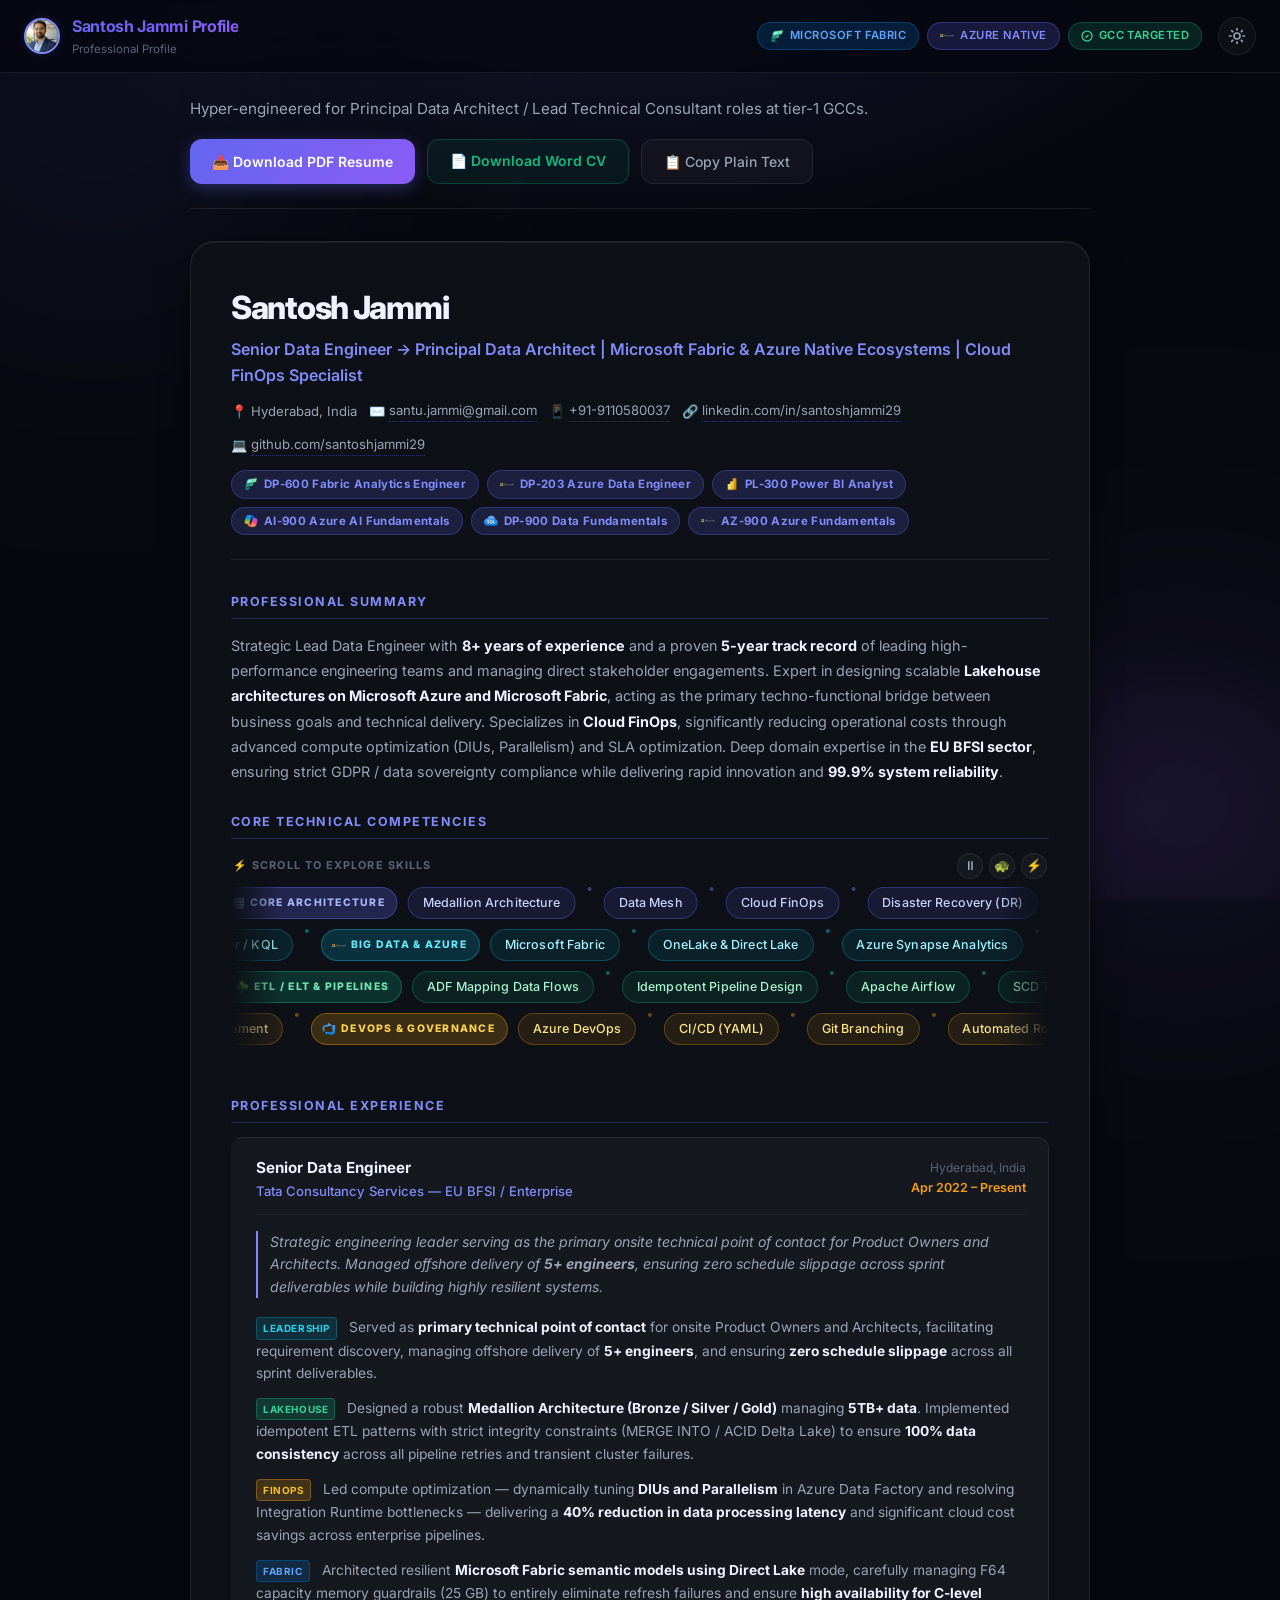
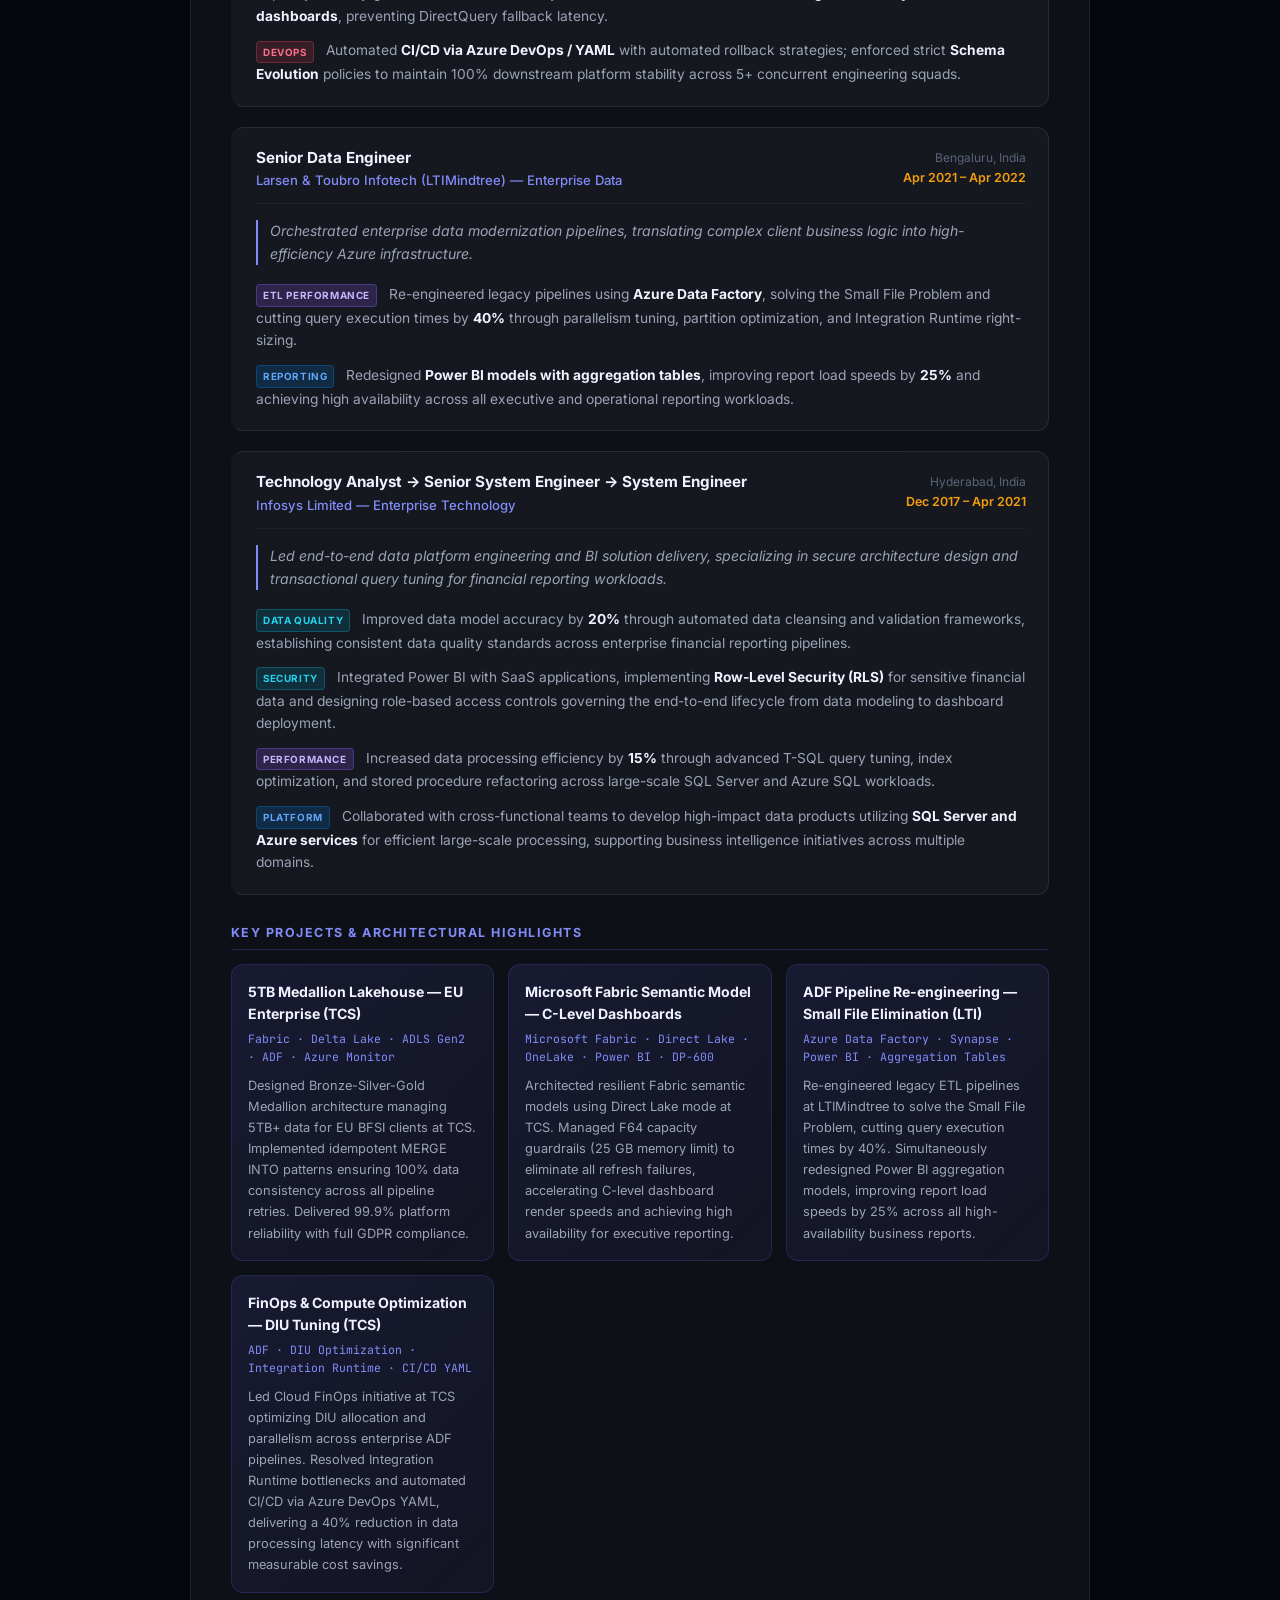
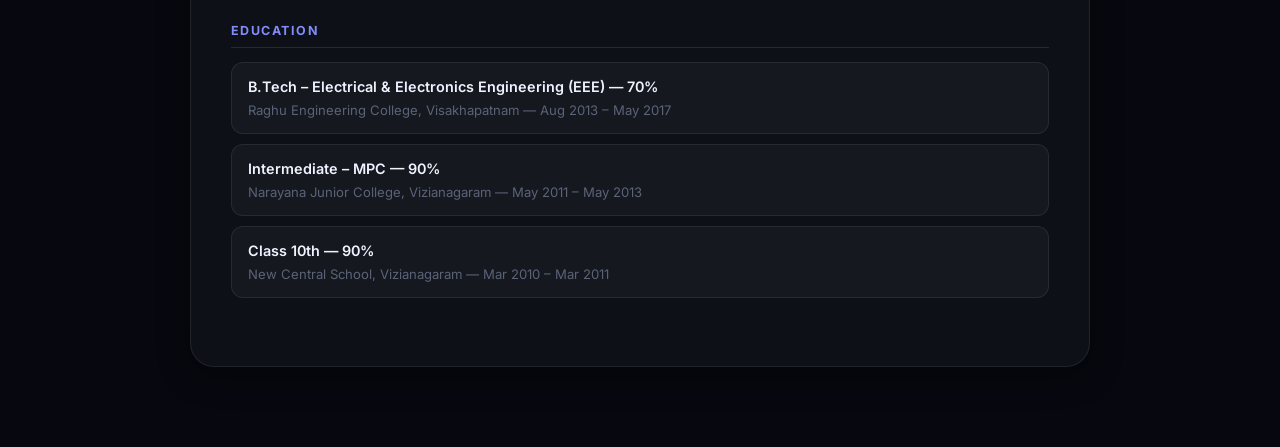
==== index.html @ 224fdfe5 "feat: remove PDF preview tab/panel and update download PDF button to dynamically print webpage" ====
<!DOCTYPE html>
<html lang="en">
<head>
  <meta charset="UTF-8" />
  <meta name="viewport" content="width=device-width, initial-scale=1.0" />
  <meta id="meta-color-scheme" name="color-scheme" content="light dark" />
  <script>
    {
      const theme = localStorage.getItem("theme") || "dark";
      document.documentElement.setAttribute("data-theme", theme);
      document.getElementById("meta-color-scheme").content = theme;
    }
  </script>
  <title>☁️ Santosh Jammi Profile — Principal Data Architect</title>
  <meta name="description" content="Comprehensive career pivot toolkit for Principal Data Architect roles targeting GCC companies in Hyderabad & Bangalore. Includes resume, LinkedIn copy, interview prep, and 30-day roadmap." />
  <link rel="preconnect" href="https://fonts.googleapis.com" />
  <link rel="preconnect" href="https://fonts.gstatic.com" crossorigin />
  <link href="https://fonts.googleapis.com/css2?family=Inter:wght@300;400;500;600;700;800;900&family=JetBrains+Mono:wght@400;500;600&display=swap" rel="stylesheet" />
  <link rel="stylesheet" href="style.css" />
  <link rel="icon" type="image/png" href="images/icons/microsoft-fabric.png" />
</head>
<body>
  <!-- ── AMBIENT DECORATIVE GLOWS ───────────────────────────────── -->
  <div class="ambient-glow ambient-glow-1" aria-hidden="true"></div>
  <div class="ambient-glow ambient-glow-2" aria-hidden="true"></div>

  <!-- ── HEADER ─────────────────────────────────────────────────── -->
  <header class="site-header">
    <div class="header-inner">
      <div class="logo-group">
        <div class="logo-icon">
          <img src="images/profile-logo.jpg" alt="Santosh Jammi Logo" class="logo-img-profile" />
        </div>
        <div>
          <div class="logo-title">Santosh Jammi Profile</div>
          <div class="logo-sub">Professional Profile</div>
        </div>
      </div>
      <div class="header-actions">
        <div class="header-badges">
          <span class="badge badge-fabric">
            <img src="images/icons/microsoft-fabric.png" alt="" class="inline-badge-icon" />
            Microsoft Fabric
          </span>
          <span class="badge badge-azure">
            <img src="images/icons/microsoft.svg" alt="" class="inline-badge-icon" />
            Azure Native
          </span>
          <span class="badge badge-gcc">
            <svg class="inline-badge-icon" style="stroke: currentColor; fill: none; stroke-width: 2.5; display: inline-block; width: 12px; height: 12px; margin-right: 0;" viewBox="0 0 24 24">
              <circle cx="12" cy="12" r="10"/>
              <path d="m9 12 2 2 4-4"/>
            </svg>
            GCC Targeted
          </span>
        </div>
        <button id="theme-toggle" class="theme-toggle-btn" aria-label="Toggle light/dark mode" title="Toggle theme">
          <svg class="sun-icon" xmlns="http://www.w3.org/2000/svg" width="18" height="18" viewBox="0 0 24 24" fill="none" stroke="currentColor" stroke-width="2.2" stroke-linecap="round" stroke-linejoin="round"><circle cx="12" cy="12" r="4"/><path d="M12 2v2M12 20v2M4.93 4.93l1.41 1.41M17.66 17.66l1.41 1.41M2 12h2M20 12h2M6.34 17.66l-1.41 1.41M19.07 4.93l-1.41 1.41"/></svg>
          <svg class="moon-icon" xmlns="http://www.w3.org/2000/svg" width="18" height="18" viewBox="0 0 24 24" fill="none" stroke="currentColor" stroke-width="2.2" stroke-linecap="round" stroke-linejoin="round"><path d="M12 3a6 6 0 0 0 9 9 9 9 0 1 1-9-9Z"/></svg>
        </button>
      </div>
    </div>
  </header>

  <!-- ── MAIN CONTENT ───────────────────────────────────────────── -->
  <main class="main-content" style="max-width: 950px; padding: 24px 16px 80px;">
    
        <section id="panel-resume" role="tabpanel" aria-labelledby="tab-resume" class="tab-panel active">
      <div class="resume-workspace">
        <div class="resume-left">
          <div class="panel-header">
            <p class="panel-sub">Hyper-engineered for Principal Data Architect / Lead Technical Consultant roles at tier-1 GCCs.</p>
            <div class="action-bar">
              <button class="btn-primary" onclick="window.print()">📥 Download PDF Resume</button>
              <a href="Santosh_Jammi_CV.docx" class="btn-secondary" download="Santosh_Jammi_CV.docx">📄 Download Word CV</a>
              <button class="btn-ghost" onclick="copyResume()">📋 Copy Plain Text</button>
            </div>
          </div>

      <div class="resume-doc" id="resume-content">
        <div class="resume-header-block">
          <h2 class="resume-name">Santosh Jammi</h2>
          <div class="resume-title-line">Senior Data Engineer → Principal Data Architect | Microsoft Fabric &amp; Azure Native Ecosystems | Cloud FinOps Specialist</div>
          <div class="resume-contacts">
            <span>📍 Hyderabad, India</span>
            <span>✉️ <a href="mailto:santu.jammi@gmail.com">santu.jammi@gmail.com</a></span>
            <span>📱 <a href="tel:+919110580037">+91-9110580037</a></span>
            <span>🔗 <a href="https://linkedin.com/in/santoshjammi29" target="_blank" rel="noopener noreferrer">linkedin.com/in/santoshjammi29</a></span>
            <span>💻 <a href="https://github.com/santoshjammi29" target="_blank" rel="noopener noreferrer">github.com/santoshjammi29</a></span>
          </div>
          <div class="cert-strip">
            <span class="cert-badge">
              <img src="images/icons/microsoft-fabric.png" alt="" class="inline-badge-icon" />
              DP-600 Fabric Analytics Engineer
            </span>
            <span class="cert-badge">
              <img src="images/icons/microsoft.svg" alt="" class="inline-badge-icon" />
              DP-203 Azure Data Engineer
            </span>
            <span class="cert-badge">
              <img src="images/icons/power-bi.png" alt="" class="inline-badge-icon" />
              PL-300 Power BI Analyst
            </span>
            <span class="cert-badge">
              <img src="images/icons/microsoft-copilot.png" alt="" class="inline-badge-icon" />
              AI-900 Azure AI Fundamentals
            </span>
            <span class="cert-badge">
              <img src="images/icons/azure-sql.svg" alt="" class="inline-badge-icon" />
              DP-900 Data Fundamentals
            </span>
            <span class="cert-badge">
              <img src="images/icons/microsoft.svg" alt="" class="inline-badge-icon" />
              AZ-900 Azure Fundamentals
            </span>
          </div>
        </div>

        <div class="resume-section" id="rs-summary">
          <h3 class="section-heading">Professional Summary</h3>
          <p class="resume-summary">
            Strategic Lead Data Engineer with <strong>8+ years of experience</strong> and a proven <strong>5-year track record</strong> of leading high-performance engineering teams and managing direct stakeholder engagements. Expert in designing scalable <strong>Lakehouse architectures on Microsoft Azure and Microsoft Fabric</strong>, acting as the primary techno-functional bridge between business goals and technical delivery. Specializes in <strong>Cloud FinOps</strong>, significantly reducing operational costs through advanced compute optimization (DIUs, Parallelism) and SLA optimization. Deep domain expertise in the <strong>EU BFSI sector</strong>, ensuring strict GDPR / data sovereignty compliance while delivering rapid innovation and <strong>99.9% system reliability</strong>.
          </p>
        </div>

        <div class="resume-section" id="rs-skills">
          <h3 class="section-heading">Core Technical Competencies</h3>
          
          <!-- Print-Only static skills list (hidden on screen) -->
          <div class="print-skills-grid">
            <div class="print-skills-group">
              <strong>🏛️ Core Architecture:</strong> Medallion Architecture, Data Mesh, Cloud FinOps, Disaster Recovery (DR), Governance, Stakeholder Management, Kimball Modeling, Inmon Methodology, Data Vault 2.0, Star / Snowflake Schemas, SCDs, Zero-Copy Architecture
            </div>
            <div class="print-skills-group">
              <strong>☁️ Big Data &amp; Azure:</strong> Microsoft Fabric, OneLake &amp; Direct Lake, Azure Synapse Analytics, Azure Data Factory, ADLS Gen2, Stream Analytics, Event Hubs, Databricks, Azure SQL, Azure Cosmos DB, Logic Apps, Azure Monitor / KQL
            </div>
            <div class="print-skills-group">
              <strong>⚙️ ETL / ELT &amp; Pipelines:</strong> ADF Mapping Data Flows, Idempotent Pipeline Design, Apache Airflow, SCD Type 2, ACID Compliance, Delta Lake, Liquid Clustering, Z-Ordering, Copy-On-Write (CoW), MERGE INTO / UPSERT, Delta Time Travel, Data Orchestration
            </div>
            <div class="print-skills-group">
              <strong>🔐 DevOps &amp; Governance:</strong> Azure DevOps, CI/CD (YAML), Row-Level Security (RLS), GDPR Compliance, Data Sovereignty, Azure Key Vault, Service Principals, OAuth Handshake, Entra ID, RBAC, FHIR, HL7, T-SQL Advanced, KQL, ARM Templates, Schema Evolution, Data Quality Management
            </div>
          </div>

          <div class="ticker-outer">
            <div class="ticker-controls">
              <span class="ticker-section-label">⚡ Scroll to explore skills</span>
              <div class="ticker-nav-btns">
                <button class="ticker-nav-btn" id="ticker-pause" title="Pause / Resume" aria-label="Pause or resume ticker">⏸</button>
                <button class="ticker-nav-btn" id="ticker-slower" title="Slower" aria-label="Slow down">🐢</button>
                <button class="ticker-nav-btn" id="ticker-faster" title="Faster" aria-label="Speed up">⚡</button>
              </div>
            </div>
            <div class="skills-ticker-wrap" id="skills-ticker" aria-label="Core technical skills">

            <!-- Row 1 — Core Architecture — Indigo -->
            <div class="ticker-row ticker-row-1" aria-hidden="true">
              <!-- first copy -->
              <span class="ticker-label">
                <svg viewBox="0 0 24 24" fill="none" stroke="currentColor" stroke-width="2.5" stroke-linecap="round" stroke-linejoin="round" style="width:12px;height:12px;"><rect x="3" y="3" width="18" height="18" rx="2"/><path d="M9 3v18M15 3v18M3 9h18M3 15h18"/></svg>
                Core Architecture
              </span>
              <span class="ticker-chip">Medallion Architecture</span><span class="ticker-sep"></span>
              <span class="ticker-chip">Data Mesh</span><span class="ticker-sep"></span>
              <span class="ticker-chip">Cloud FinOps</span><span class="ticker-sep"></span>
              <span class="ticker-chip">Disaster Recovery (DR)</span><span class="ticker-sep"></span>
              <span class="ticker-chip">Governance</span><span class="ticker-sep"></span>
              <span class="ticker-chip">Stakeholder Management</span><span class="ticker-sep"></span>
              <span class="ticker-chip">Kimball Modeling</span><span class="ticker-sep"></span>
              <span class="ticker-chip">Inmon Methodology</span><span class="ticker-sep"></span>
              <span class="ticker-chip">Data Vault 2.0</span><span class="ticker-sep"></span>
              <span class="ticker-chip">Star / Snowflake Schemas</span><span class="ticker-sep"></span>
              <span class="ticker-chip">SCDs</span><span class="ticker-sep"></span>
              <span class="ticker-chip">Zero-Copy Architecture</span><span class="ticker-sep"></span>
              <!-- duplicate for seamless loop -->
              <span class="ticker-label">
                <svg viewBox="0 0 24 24" fill="none" stroke="currentColor" stroke-width="2.5" stroke-linecap="round" stroke-linejoin="round" style="width:12px;height:12px;"><rect x="3" y="3" width="18" height="18" rx="2"/><path d="M9 3v18M15 3v18M3 9h18M3 15h18"/></svg>
                Core Architecture
              </span>
              <span class="ticker-chip">Medallion Architecture</span><span class="ticker-sep"></span>
              <span class="ticker-chip">Data Mesh</span><span class="ticker-sep"></span>
              <span class="ticker-chip">Cloud FinOps</span><span class="ticker-sep"></span>
              <span class="ticker-chip">Disaster Recovery (DR)</span><span class="ticker-sep"></span>
              <span class="ticker-chip">Governance</span><span class="ticker-sep"></span>
              <span class="ticker-chip">Stakeholder Management</span><span class="ticker-sep"></span>
              <span class="ticker-chip">Kimball Modeling</span><span class="ticker-sep"></span>
              <span class="ticker-chip">Inmon Methodology</span><span class="ticker-sep"></span>
              <span class="ticker-chip">Data Vault 2.0</span><span class="ticker-sep"></span>
              <span class="ticker-chip">Star / Snowflake Schemas</span><span class="ticker-sep"></span>
              <span class="ticker-chip">SCDs</span><span class="ticker-sep"></span>
              <span class="ticker-chip">Zero-Copy Architecture</span><span class="ticker-sep"></span>
            </div>

            <!-- Row 2 — Big Data & Azure — Cyan (reverse) -->
            <div class="ticker-row ticker-row-2" aria-hidden="true">
              <span class="ticker-label">
                <img src="images/icons/microsoft.svg" alt="" />
                Big Data &amp; Azure
              </span>
              <span class="ticker-chip">Microsoft Fabric</span><span class="ticker-sep"></span>
              <span class="ticker-chip">OneLake &amp; Direct Lake</span><span class="ticker-sep"></span>
              <span class="ticker-chip">Azure Synapse Analytics</span><span class="ticker-sep"></span>
              <span class="ticker-chip">Azure Data Factory</span><span class="ticker-sep"></span>
              <span class="ticker-chip">ADLS Gen2</span><span class="ticker-sep"></span>
              <span class="ticker-chip">Stream Analytics</span><span class="ticker-sep"></span>
              <span class="ticker-chip">Event Hubs</span><span class="ticker-sep"></span>
              <span class="ticker-chip">Databricks</span><span class="ticker-sep"></span>
              <span class="ticker-chip">Azure SQL</span><span class="ticker-sep"></span>
              <span class="ticker-chip">Azure Cosmos DB</span><span class="ticker-sep"></span>
              <span class="ticker-chip">Logic Apps</span><span class="ticker-sep"></span>
              <span class="ticker-chip">Azure Monitor / KQL</span><span class="ticker-sep"></span>
              <!-- duplicate -->
              <span class="ticker-label">
                <img src="images/icons/microsoft.svg" alt="" />
                Big Data &amp; Azure
              </span>
              <span class="ticker-chip">Microsoft Fabric</span><span class="ticker-sep"></span>
              <span class="ticker-chip">OneLake &amp; Direct Lake</span><span class="ticker-sep"></span>
              <span class="ticker-chip">Azure Synapse Analytics</span><span class="ticker-sep"></span>
              <span class="ticker-chip">Azure Data Factory</span><span class="ticker-sep"></span>
              <span class="ticker-chip">ADLS Gen2</span><span class="ticker-sep"></span>
              <span class="ticker-chip">Stream Analytics</span><span class="ticker-sep"></span>
              <span class="ticker-chip">Event Hubs</span><span class="ticker-sep"></span>
              <span class="ticker-chip">Databricks</span><span class="ticker-sep"></span>
              <span class="ticker-chip">Azure SQL</span><span class="ticker-sep"></span>
              <span class="ticker-chip">Azure Cosmos DB</span><span class="ticker-sep"></span>
              <span class="ticker-chip">Logic Apps</span><span class="ticker-sep"></span>
              <span class="ticker-chip">Azure Monitor / KQL</span><span class="ticker-sep"></span>
            </div>

            <!-- Row 3 — ETL / ELT — Emerald -->
            <div class="ticker-row ticker-row-3" aria-hidden="true">
              <span class="ticker-label">
                <img src="images/icons/azure-data-factory.png" alt="" />
                ETL / ELT &amp; Pipelines
              </span>
              <span class="ticker-chip">ADF Mapping Data Flows</span><span class="ticker-sep"></span>
              <span class="ticker-chip">Idempotent Pipeline Design</span><span class="ticker-sep"></span>
              <span class="ticker-chip">Apache Airflow</span><span class="ticker-sep"></span>
              <span class="ticker-chip">SCD Type 2</span><span class="ticker-sep"></span>
              <span class="ticker-chip">ACID Compliance</span><span class="ticker-sep"></span>
              <span class="ticker-chip">Delta Lake</span><span class="ticker-sep"></span>
              <span class="ticker-chip">Liquid Clustering</span><span class="ticker-sep"></span>
              <span class="ticker-chip">Z-Ordering</span><span class="ticker-sep"></span>
              <span class="ticker-chip">Copy-On-Write (CoW)</span><span class="ticker-sep"></span>
              <span class="ticker-chip">MERGE INTO / UPSERT</span><span class="ticker-sep"></span>
              <span class="ticker-chip">Delta Time Travel</span><span class="ticker-sep"></span>
              <span class="ticker-chip">Data Orchestration</span><span class="ticker-sep"></span>
              <!-- duplicate -->
              <span class="ticker-label">
                <img src="images/icons/azure-data-factory.png" alt="" />
                ETL / ELT &amp; Pipelines
              </span>
              <span class="ticker-chip">ADF Mapping Data Flows</span><span class="ticker-sep"></span>
              <span class="ticker-chip">Idempotent Pipeline Design</span><span class="ticker-sep"></span>
              <span class="ticker-chip">Apache Airflow</span><span class="ticker-sep"></span>
              <span class="ticker-chip">SCD Type 2</span><span class="ticker-sep"></span>
              <span class="ticker-chip">ACID Compliance</span><span class="ticker-sep"></span>
              <span class="ticker-chip">Delta Lake</span><span class="ticker-sep"></span>
              <span class="ticker-chip">Liquid Clustering</span><span class="ticker-sep"></span>
              <span class="ticker-chip">Z-Ordering</span><span class="ticker-sep"></span>
              <span class="ticker-chip">Copy-On-Write (CoW)</span><span class="ticker-sep"></span>
              <span class="ticker-chip">MERGE INTO / UPSERT</span><span class="ticker-sep"></span>
              <span class="ticker-chip">Delta Time Travel</span><span class="ticker-sep"></span>
              <span class="ticker-chip">Data Orchestration</span><span class="ticker-sep"></span>
            </div>

            <!-- Row 4 — DevOps & Governance — Amber (reverse) -->
            <div class="ticker-row ticker-row-4" aria-hidden="true">
              <span class="ticker-label">
                <img src="images/icons/azure-devops.svg" alt="" />
                DevOps &amp; Governance
              </span>
              <span class="ticker-chip">Azure DevOps</span><span class="ticker-sep"></span>
              <span class="ticker-chip">CI/CD (YAML)</span><span class="ticker-sep"></span>
              <span class="ticker-chip">Git Branching</span><span class="ticker-sep"></span>
              <span class="ticker-chip">Automated Rollbacks</span><span class="ticker-sep"></span>
              <span class="ticker-chip">Row-Level Security (RLS)</span><span class="ticker-sep"></span>
              <span class="ticker-chip">GDPR Compliance</span><span class="ticker-sep"></span>
              <span class="ticker-chip">Data Sovereignty</span><span class="ticker-sep"></span>
              <span class="ticker-chip">T-SQL Advanced</span><span class="ticker-sep"></span>
              <span class="ticker-chip">KQL</span><span class="ticker-sep"></span>
              <span class="ticker-chip">ARM Templates</span><span class="ticker-sep"></span>
              <span class="ticker-chip">Schema Evolution</span><span class="ticker-sep"></span>
              <span class="ticker-chip">Data Quality Management</span><span class="ticker-sep"></span>
              <!-- duplicate -->
              <span class="ticker-label">
                <img src="images/icons/azure-devops.svg" alt="" />
                DevOps &amp; Governance
              </span>
              <span class="ticker-chip">Azure DevOps</span><span class="ticker-sep"></span>
              <span class="ticker-chip">CI/CD (YAML)</span><span class="ticker-sep"></span>
              <span class="ticker-chip">Git Branching</span><span class="ticker-sep"></span>
              <span class="ticker-chip">Automated Rollbacks</span><span class="ticker-sep"></span>
              <span class="ticker-chip">Row-Level Security (RLS)</span><span class="ticker-sep"></span>
              <span class="ticker-chip">GDPR Compliance</span><span class="ticker-sep"></span>
              <span class="ticker-chip">Data Sovereignty</span><span class="ticker-sep"></span>
              <span class="ticker-chip">T-SQL Advanced</span><span class="ticker-sep"></span>
              <span class="ticker-chip">KQL</span><span class="ticker-sep"></span>
              <span class="ticker-chip">ARM Templates</span><span class="ticker-sep"></span>
              <span class="ticker-chip">Schema Evolution</span><span class="ticker-sep"></span>
              <span class="ticker-chip">Data Quality Management</span><span class="ticker-sep"></span>
            </div><!-- /.ticker-row-4 -->

          </div><!-- /.skills-ticker-wrap -->
          <div class="ticker-drag-hint">☝️ Hover to pause · Drag row to scroll · Use ⏸ ⚡ 🐢 above to control speed</div>
          </div><!-- /.ticker-outer -->
        </div><!-- /#rs-skills -->

        <!-- Floating section navigator (appears on hover over resume-doc) -->
        <nav class="resume-nav" aria-label="Jump to resume section">
          <button class="nav-dot active" data-target="rs-summary"   data-label="Summary"></button>
          <button class="nav-dot"        data-target="rs-skills"    data-label="Skills"></button>
          <button class="nav-dot"        data-target="rs-experience" data-label="Experience"></button>
          <button class="nav-dot"        data-target="rs-projects"  data-label="Projects"></button>
          <button class="nav-dot"        data-target="rs-education" data-label="Education"></button>
        </nav>

        <div class="resume-section" id="rs-experience">
          <h3 class="section-heading">Professional Experience</h3>

          <div class="job-block">
            <div class="job-header">
              <div class="job-info">
                <div class="job-title">Senior Data Engineer</div>
                <div class="job-company">Tata Consultancy Services — EU BFSI / Enterprise</div>
              </div>
              <div class="job-meta">
                <span class="job-location">Hyderabad, India</span>
                <span class="job-dates">Apr 2022 – Present</span>
              </div>
            </div>
            <div class="job-description">
              <p class="job-overview">
                Strategic engineering leader serving as the primary onsite technical point of contact for Product Owners and Architects. Managed offshore delivery of <strong>5+ engineers</strong>, ensuring zero schedule slippage across sprint deliverables while building highly resilient systems.
              </p>
              <p class="job-para">
                <span class="para-tag tag-governance">Leadership</span>
                Served as <strong>primary technical point of contact</strong> for onsite Product Owners and Architects, facilitating requirement discovery, managing offshore delivery of <strong>5+ engineers</strong>, and ensuring <strong>zero schedule slippage</strong> across all sprint deliverables.
              </p>
              <p class="job-para">
                <span class="para-tag tag-delta">Lakehouse</span>
                Designed a robust <strong>Medallion Architecture (Bronze / Silver / Gold)</strong> managing <strong>5TB+ data</strong>. Implemented idempotent ETL patterns with strict integrity constraints (MERGE INTO / ACID Delta Lake) to ensure <strong>100% data consistency</strong> across all pipeline retries and transient cluster failures.
              </p>
              <p class="job-para">
                <span class="para-tag tag-finops">FinOps</span>
                Led compute optimization — dynamically tuning <strong>DIUs and Parallelism</strong> in Azure Data Factory and resolving Integration Runtime bottlenecks — delivering a <strong>40% reduction in data processing latency</strong> and significant cloud cost savings across enterprise pipelines.
              </p>
              <p class="job-para">
                <span class="para-tag tag-fabric">Fabric</span>
                Architected resilient <strong>Microsoft Fabric semantic models using Direct Lake</strong> mode, carefully managing F64 capacity memory guardrails (25 GB) to entirely eliminate refresh failures and ensure <strong>high availability for C-level dashboards</strong>, preventing DirectQuery fallback latency.
              </p>
              <p class="job-para">
                <span class="para-tag tag-devops">DevOps</span>
                Automated <strong>CI/CD via Azure DevOps / YAML</strong> with automated rollback strategies; enforced strict <strong>Schema Evolution</strong> policies to maintain 100% downstream platform stability across 5+ concurrent engineering squads.
              </p>
            </div>
          </div>

          <div class="job-block">
            <div class="job-header">
              <div class="job-info">
                <div class="job-title">Senior Data Engineer</div>
                <div class="job-company">Larsen &amp; Toubro Infotech (LTIMindtree) — Enterprise Data</div>
              </div>
              <div class="job-meta">
                <span class="job-location">Bengaluru, India</span>
                <span class="job-dates">Apr 2021 – Apr 2022</span>
              </div>
            </div>
            <div class="job-description">
              <p class="job-overview">
                Orchestrated enterprise data modernization pipelines, translating complex client business logic into high-efficiency Azure infrastructure.
              </p>
              <p class="job-para">
                <span class="para-tag tag-perf">ETL Performance</span>
                Re-engineered legacy pipelines using <strong>Azure Data Factory</strong>, solving the Small File Problem and cutting query execution times by <strong>40%</strong> through parallelism tuning, partition optimization, and Integration Runtime right-sizing.
              </p>
              <p class="job-para">
                <span class="para-tag tag-fabric">Reporting</span>
                Redesigned <strong>Power BI models with aggregation tables</strong>, improving report load speeds by <strong>25%</strong> and achieving high availability across all executive and operational reporting workloads.
              </p>
            </div>
          </div>

          <div class="job-block">
            <div class="job-header">
              <div class="job-info">
                <div class="job-title">Technology Analyst → Senior System Engineer → System Engineer</div>
                <div class="job-company">Infosys Limited — Enterprise Technology</div>
              </div>
              <div class="job-meta">
                <span class="job-location">Hyderabad, India</span>
                <span class="job-dates">Dec 2017 – Apr 2021</span>
              </div>
            </div>
            <div class="job-description">
              <p class="job-overview">
                Led end-to-end data platform engineering and BI solution delivery, specializing in secure architecture design and transactional query tuning for financial reporting workloads.
              </p>
              <p class="job-para">
                <span class="para-tag tag-governance">Data Quality</span>
                Improved data model accuracy by <strong>20%</strong> through automated data cleansing and validation frameworks, establishing consistent data quality standards across enterprise financial reporting pipelines.
              </p>
              <p class="job-para">
                <span class="para-tag tag-governance">Security</span>
                Integrated Power BI with SaaS applications, implementing <strong>Row-Level Security (RLS)</strong> for sensitive financial data and designing role-based access controls governing the end-to-end lifecycle from data modeling to dashboard deployment.
              </p>
              <p class="job-para">
                <span class="para-tag tag-perf">Performance</span>
                Increased data processing efficiency by <strong>15%</strong> through advanced T-SQL query tuning, index optimization, and stored procedure refactoring across large-scale SQL Server and Azure SQL workloads.
              </p>
              <p class="job-para">
                <span class="para-tag tag-fabric">Platform</span>
                Collaborated with cross-functional teams to develop high-impact data products utilizing <strong>SQL Server and Azure services</strong> for efficient large-scale processing, supporting business intelligence initiatives across multiple domains.
              </p>
            </div>
          </div>
        </div>

        <div class="resume-section" id="rs-projects">
          <h3 class="section-heading">Key Projects & Architectural Highlights</h3>
          <div class="projects-grid">
            <div class="project-card">
              <div class="project-title">5TB Medallion Lakehouse — EU Enterprise (TCS)</div>
              <div class="project-tech">Fabric · Delta Lake · ADLS Gen2 · ADF · Azure Monitor</div>
              <div class="project-desc">Designed Bronze-Silver-Gold Medallion architecture managing 5TB+ data for EU BFSI clients at TCS. Implemented idempotent MERGE INTO patterns ensuring 100% data consistency across all pipeline retries. Delivered 99.9% platform reliability with full GDPR compliance.</div>
            </div>
            <div class="project-card">
              <div class="project-title">Microsoft Fabric Semantic Model — C-Level Dashboards</div>
              <div class="project-tech">Microsoft Fabric · Direct Lake · OneLake · Power BI · DP-600</div>
              <div class="project-desc">Architected resilient Fabric semantic models using Direct Lake mode at TCS. Managed F64 capacity guardrails (25 GB memory limit) to eliminate all refresh failures, accelerating C-level dashboard render speeds and achieving high availability for executive reporting.</div>
            </div>
            <div class="project-card">
              <div class="project-title">ADF Pipeline Re-engineering — Small File Elimination (LTI)</div>
              <div class="project-tech">Azure Data Factory · Synapse · Power BI · Aggregation Tables</div>
              <div class="project-desc">Re-engineered legacy ETL pipelines at LTIMindtree to solve the Small File Problem, cutting query execution times by 40%. Simultaneously redesigned Power BI aggregation models, improving report load speeds by 25% across all high-availability business reports.</div>
            </div>
            <div class="project-card">
              <div class="project-title">FinOps &amp; Compute Optimization — DIU Tuning (TCS)</div>
              <div class="project-tech">ADF · DIU Optimization · Integration Runtime · CI/CD YAML</div>
              <div class="project-desc">Led Cloud FinOps initiative at TCS optimizing DIU allocation and parallelism across enterprise ADF pipelines. Resolved Integration Runtime bottlenecks and automated CI/CD via Azure DevOps YAML, delivering a 40% reduction in data processing latency with significant measurable cost savings.</div>
            </div>
          </div>
        </div>

        <div class="resume-section" id="rs-education">
          <h3 class="section-heading">Education</h3>
          <div class="edu-block">
            <div class="edu-title">B.Tech – Electrical &amp; Electronics Engineering (EEE) — 70%</div>
            <div class="edu-school">Raghu Engineering College, Visakhapatnam — Aug 2013 – May 2017</div>
          </div>
          <div class="edu-block" style="margin-top:10px">
            <div class="edu-title">Intermediate – MPC — 90%</div>
            <div class="edu-school">Narayana Junior College, Vizianagaram — May 2011 – May 2013</div>
          </div>
          <div class="edu-block" style="margin-top:10px">
            <div class="edu-title">Class 10th — 90%</div>
            <div class="edu-school">New Central School, Vizianagaram — Mar 2010 – Mar 2011</div>
          </div>
        </div>
      </div><!-- /.resume-left -->

    </div><!-- /.resume-workspace -->
  </section>
    
  </main>

  <!-- ── TOAST NOTIFICATION ─────────────────────────────────────── -->
  <div class="toast" id="toast" role="status" aria-live="polite"></div>

  <!-- ── BACK TO TOP ───────────────────────────────────────────── -->
  <button id="back-to-top" class="back-to-top-btn" aria-label="Back to top" title="Go to top">
    <svg xmlns="http://www.w3.org/2000/svg" width="20" height="20" viewBox="0 0 24 24" fill="none" stroke="currentColor" stroke-width="2.5" stroke-linecap="round" stroke-linejoin="round"><path d="m18 15-6-6-6 6"/></svg>
  </button>

  <script src="app.js"></script>
</body>
</html>
---- style.css ----
/* ═══════════════════════════════════════════════════════════════
   SANTOSH JAMMI PROFILE — STYLE SYSTEM
   Premium dark/light mode with glassmorphism and micro-animations
   ═══════════════════════════════════════════════════════════════ */

/* ── RESET & TOKENS ─────────────────────────────────────────── */
*, *::before, *::after { box-sizing: border-box; margin: 0; padding: 0; }

/* Custom Scrollbars */
::-webkit-scrollbar {
  width: 8px;
  height: 8px;
}
::-webkit-scrollbar-track {
  background: transparent;
}
::-webkit-scrollbar-thumb {
  background: rgba(255, 255, 255, 0.12);
  border-radius: 10px;
  border: 2px solid transparent;
  background-clip: padding-box;
}
::-webkit-scrollbar-thumb:hover {
  background: rgba(255, 255, 255, 0.22);
  border: 2px solid transparent;
  background-clip: padding-box;
}
:root[data-theme="light"] ::-webkit-scrollbar-thumb {
  background: rgba(15, 23, 42, 0.12);
  border: 2px solid transparent;
  background-clip: padding-box;
}
:root[data-theme="light"] ::-webkit-scrollbar-thumb:hover {
  background: rgba(15, 23, 42, 0.22);
  border: 2px solid transparent;
  background-clip: padding-box;
}

:root {
  --bg-base:       #07080f;
  --bg-surface:    #0d1017;
  --bg-card:       rgba(255,255,255,0.035);
  --bg-card-hover: rgba(255,255,255,0.065);
  --bg-glass:      rgba(255,255,255,0.04);

  --border:        rgba(255,255,255,0.08);
  --border-glow:   rgba(99,102,241,0.35);

  --text-primary:  #f0f2ff;
  --text-secondary:#9ca3b5;
  --text-muted:    #5b6378;

  --indigo:        #6366f1;
  --indigo-light:  #818cf8;
  --violet:        #8b5cf6;
  --cyan:          #06b6d4;
  --emerald:       #10b981;
  --amber:         #f59e0b;
  --rose:          #f43f5e;

  --grad-primary:  linear-gradient(135deg, var(--indigo) 0%, var(--violet) 100%);
  --grad-card:     linear-gradient(135deg, rgba(99,102,241,0.12) 0%, rgba(139,92,246,0.06) 100%);
  --grad-fabric:   linear-gradient(135deg, #0078d4 0%, #004e8c 100%);

  --radius-sm:   6px;
  --radius-md:   12px;
  --radius-lg:   18px;
  --radius-xl:   24px;

  --shadow-card: 0 8px 32px rgba(0,0,0,0.4), 0 1px 0 rgba(255,255,255,0.06) inset;
  --shadow-glow: 0 0 40px rgba(99,102,241,0.2);

  --font-body: 'Inter', -apple-system, BlinkMacSystemFont, sans-serif;
  --font-mono: 'JetBrains Mono', 'Fira Code', monospace;

  --transition: 0.22s cubic-bezier(0.4, 0, 0.2, 1);
  --spring:     0.35s cubic-bezier(0.34, 1.56, 0.64, 1);

  --border-subtle: rgba(255,255,255,0.04);
  --bg-code:       rgba(255,255,255,0.06);
  --bg-header:     rgba(7,8,15,0.85);
  --bg-nav:        rgba(7,8,15,0.9);
  --grad-title:    linear-gradient(135deg, #f0f2ff 30%, var(--indigo-light));

  color-scheme: dark;
}

:root[data-theme="light"] {
  --bg-base:       #f8fafc;
  --bg-surface:    #ffffff;
  --bg-card:       rgba(15, 23, 42, 0.03);
  --bg-card-hover: rgba(15, 23, 42, 0.06);
  --bg-glass:      rgba(15, 23, 42, 0.02);

  --border:        rgba(15, 23, 42, 0.08);
  --border-glow:   rgba(99, 102, 241, 0.22);

  --text-primary:  #0f172a;
  --text-secondary:#475569;
  --text-muted:    #94a3b8;

  --indigo-light:  #4f46e5;
  --violet:        #7c3aed;
  --cyan:          #0891b2;
  --emerald:       #059669;
  --amber:         #d97706;
  --rose:          #e11d48;

  --border-subtle: rgba(15, 23, 42, 0.04);
  --bg-code:       rgba(15, 23, 42, 0.05);
  --bg-header:     rgba(248,250,252,0.85);
  --bg-nav:        rgba(248,250,252,0.9);
  --grad-title:    linear-gradient(135deg, #0f172a 30%, var(--indigo));

  --grad-card:     linear-gradient(135deg, rgba(99,102,241,0.08) 0%, rgba(139,92,246,0.04) 100%);
  --shadow-card:   0 8px 32px rgba(15, 23, 42, 0.06), 0 1px 0 rgba(255,255,255,0.8) inset;
  --shadow-glow:   0 0 40px rgba(99,102,241,0.08);

  color-scheme: light;
}

:root[data-theme="dark"] {
  color-scheme: dark;
}

html { scroll-behavior: smooth; }
body {
  font-family: var(--font-body);
  background: var(--bg-base);
  color: var(--text-primary);
  line-height: 1.6;
  min-height: 100dvh;
  background-image:
    radial-gradient(ellipse 80% 60% at 50% -10%, rgba(99,102,241,0.15) 0%, transparent 60%),
    radial-gradient(ellipse 40% 40% at 90% 90%, rgba(139,92,246,0.08) 0%, transparent 50%);
  background-attachment: fixed;
}
:root[data-theme="light"] body {
  background-image:
    radial-gradient(ellipse 80% 60% at 50% -10%, rgba(99,102,241,0.06) 0%, transparent 60%),
    radial-gradient(ellipse 40% 40% at 90% 90%, rgba(139,92,246,0.03) 0%, transparent 50%);
}

/* ── LIGHT THEME HIGH CONTRAST OVERRIDES ──────────────────────── */
:root[data-theme="light"] .badge-fabric { background: rgba(0, 90, 158, 0.08); color: #005a9e; border-color: rgba(0, 90, 158, 0.2); }
:root[data-theme="light"] .badge-gcc    { background: rgba(5, 150, 105, 0.08); color: #047857; border-color: rgba(5, 150, 105, 0.2); }

:root[data-theme="light"] .tag-finops     { background: rgba(217, 119, 6, 0.08); color: #b45309; border-color: rgba(217, 119, 6, 0.2); }
:root[data-theme="light"] .tag-fabric     { background: rgba(26, 86, 219, 0.08); color: #1e40af; border-color: rgba(26, 86, 219, 0.2); }
:root[data-theme="light"] .tag-delta      { background: rgba(5, 150, 105, 0.08); color: #065f46; border-color: rgba(5, 150, 105, 0.2); }
:root[data-theme="light"] .tag-perf       { background: rgba(124, 58, 237, 0.08); color: #5b21b6; border-color: rgba(124, 58, 237, 0.2); }
:root[data-theme="light"] .tag-devops     { background: rgba(225, 29, 72, 0.08); color: #9f1239; border-color: rgba(225, 29, 72, 0.2); }
:root[data-theme="light"] .tag-governance { background: rgba(8, 145, 178, 0.08); color: #155e75; border-color: rgba(8, 145, 178, 0.2); }
:root[data-theme="light"] .tag-spark      { background: rgba(234, 88, 12, 0.08); color: #9a3412; border-color: rgba(234, 88, 12, 0.2); }

:root[data-theme="light"] .dom-bfsi    { background: rgba(217, 119, 6, 0.08); color: #b45309; border-color: rgba(217, 119, 6, 0.2); }
:root[data-theme="light"] .dom-health  { background: rgba(5, 150, 105, 0.08); color: #065f46; border-color: rgba(5, 150, 105, 0.2); }
:root[data-theme="light"] .dom-retail  { background: rgba(225, 29, 72, 0.08); color: #9f1239; border-color: rgba(225, 29, 72, 0.2); }
:root[data-theme="light"] .dom-consult { background: rgba(124, 58, 237, 0.08); color: #5b21b6; border-color: rgba(124, 58, 237, 0.2); }

:root[data-theme="light"] .q-label { background: rgba(225, 29, 72, 0.08); color: #e11d48; }
:root[data-theme="light"] .ats-chip.missing { background: rgba(225, 29, 72, 0.06); border-color: rgba(225, 29, 72, 0.2); color: #e11d48; }
:root[data-theme="light"] .result-missing .result-num { color: #e11d48; }

:root[data-theme="light"] .ticker-row-1 .ticker-label { background: rgba(79, 70, 229, 0.1); color: #312e81; border-color: rgba(79, 70, 229, 0.25); }
:root[data-theme="light"] .ticker-row-1 .ticker-chip  { background: rgba(79, 70, 229, 0.05); color: #4f46e5; border-color: rgba(79, 70, 229, 0.15); }
:root[data-theme="light"] .ticker-row-1 .ticker-sep   { background: #4f46e5; }

:root[data-theme="light"] .ticker-row-2 .ticker-label { background: rgba(8, 145, 178, 0.1); color: #155e75; border-color: rgba(8, 145, 178, 0.25); }
:root[data-theme="light"] .ticker-row-2 .ticker-chip  { background: rgba(8, 145, 178, 0.05); color: #0891b2; border-color: rgba(8, 145, 178, 0.15); }
:root[data-theme="light"] .ticker-row-2 .ticker-sep   { background: #0891b2; }

:root[data-theme="light"] .ticker-row-3 .ticker-label { background: rgba(5, 150, 105, 0.1); color: #065f46; border-color: rgba(5, 150, 105, 0.25); }
:root[data-theme="light"] .ticker-row-3 .ticker-chip  { background: rgba(5, 150, 105, 0.05); color: #059669; border-color: rgba(5, 150, 105, 0.15); }
:root[data-theme="light"] .ticker-row-3 .ticker-sep   { background: #059669; }

:root[data-theme="light"] .ticker-row-4 .ticker-label { background: rgba(217, 119, 6, 0.1); color: #78350f; border-color: rgba(217, 119, 6, 0.25); }
:root[data-theme="light"] .ticker-row-4 .ticker-chip  { background: rgba(217, 119, 6, 0.05); color: #b45309; border-color: rgba(217, 119, 6, 0.15); }
:root[data-theme="light"] .ticker-row-4 .ticker-sep   { background: #b45309; }

/* ── AMBIENT DECORATIVE GLOWS ───────────────────────────────── */
.ambient-glow {
  position: fixed;
  width: 45vw;
  height: 45vw;
  border-radius: 50%;
  filter: blur(100px);
  -webkit-filter: blur(100px);
  opacity: 0.1;
  pointer-events: none;
  z-index: -1;
  mix-blend-mode: plus-lighter;
  animation: pulse-glow 20s infinite alternate ease-in-out;
}
:root[data-theme="light"] .ambient-glow {
  opacity: 0.04;
  mix-blend-mode: multiply;
}
.ambient-glow-1 {
  top: -15vw;
  left: -15vw;
  background: radial-gradient(circle, var(--indigo) 0%, transparent 70%);
}
.ambient-glow-2 {
  bottom: -15vw;
  right: -15vw;
  background: radial-gradient(circle, var(--violet) 0%, transparent 70%);
  animation-delay: -7s;
}

@keyframes pulse-glow {
  0% { transform: scale(1) translate(0, 0); }
  50% { transform: scale(1.15) translate(6%, -6%); }
  100% { transform: scale(0.9) translate(-4%, 4%); }
}

/* Global transitions for theme toggling & hover smoothing */
body, .site-header, .tab-nav, .tab-btn, .tab-panel, .comp-card, .project-card, .ats-cat-block, .resume-doc, .back-to-top-btn, .pdf-preview-card {
  transition: background-color 0.3s ease, background 0.3s ease, border-color 0.3s ease, color 0.3s ease, box-shadow 0.3s ease, transform 0.3s cubic-bezier(0.4, 0, 0.2, 1);
}

/* ── HEADER ─────────────────────────────────────────────────── */
.site-header {
  position: sticky;
  top: 0;
  z-index: 100;
  border-bottom: 1px solid var(--border);
  background: var(--bg-header);
  backdrop-filter: blur(20px) saturate(180%);
  -webkit-backdrop-filter: blur(20px) saturate(180%);
}
.header-inner {
  max-width: 1400px;
  margin: 0 auto;
  padding: 14px 24px;
  display: flex;
  align-items: center;
  justify-content: space-between;
  gap: 16px;
  flex-wrap: wrap;
}
.logo-group {
  display: flex;
  align-items: center;
  gap: 12px;
}
.logo-icon {
  display: flex;
  align-items: center;
  justify-content: center;
  width: 36px;
  height: 36px;
  border-radius: 50%;
  overflow: hidden;
  border: 2px solid var(--indigo-light);
  box-shadow: 0 0 10px rgba(99, 102, 241, 0.2);
  flex-shrink: 0;
  cursor: pointer;
  transition: transform 0.3s ease, border-color 0.3s ease, box-shadow 0.3s ease;
}
.logo-icon:hover {
  transform: scale(1.08);
  border-color: var(--emerald);
  box-shadow: 0 0 12px rgba(16, 185, 129, 0.35);
}
.logo-icon svg { width: 100%; height: 100%; }
.logo-img-profile {
  width: 100%;
  height: 100%;
  object-fit: cover;
  transform: scale(1.55); /* Zoom in on the face */
  transform-origin: 50% 36%; /* Focus center on the face */
}
.logo-title {
  font-size: 1rem;
  font-weight: 700;
  letter-spacing: -0.02em;
  background: var(--grad-primary);
  -webkit-background-clip: text;
  -webkit-text-fill-color: transparent;
  background-clip: text;
}
.logo-sub { font-size: 0.72rem; color: var(--text-muted); }
.header-badges { display: flex; gap: 8px; flex-wrap: wrap; }
.badge {
  display: inline-flex;
  align-items: center;
  gap: 6px;
  font-size: 0.7rem;
  font-weight: 600;
  padding: 4px 12px;
  border-radius: 100px;
  letter-spacing: 0.04em;
  text-transform: uppercase;
}
.badge-fabric { background: rgba(0,120,212,0.2); color: #60a5fa; border: 1px solid rgba(0,120,212,0.35); }
.badge-azure  { background: rgba(99,102,241,0.2); color: var(--indigo-light); border: 1px solid rgba(99,102,241,0.35); }
.badge-gcc    { background: rgba(16,185,129,0.15); color: #34d399; border: 1px solid rgba(16,185,129,0.3); }

.inline-badge-icon {
  width: 14px;
  height: 14px;
  object-fit: contain;
  flex-shrink: 0;
  border-radius: 2px;
}

.header-actions {
  display: flex;
  align-items: center;
  gap: 16px;
}
.theme-toggle-btn {
  background: var(--bg-card);
  border: 1px solid var(--border);
  border-radius: 50%;
  width: 38px;
  height: 38px;
  display: flex;
  align-items: center;
  justify-content: center;
  cursor: pointer;
  color: var(--text-secondary);
  transition: all var(--spring);
  padding: 0;
}
.theme-toggle-btn:hover {
  background: var(--bg-card-hover);
  color: var(--text-primary);
  border-color: var(--border-glow);
  transform: scale(1.05);
}
.theme-toggle-btn:active {
  transform: scale(0.95);
}
.theme-toggle-btn svg {
  transition: transform 0.5s var(--spring);
}
.theme-toggle-btn:hover svg {
  transform: rotate(30deg);
}

:root[data-theme="light"] .theme-toggle-btn .moon-icon { display: block; }
:root[data-theme="light"] .theme-toggle-btn .sun-icon { display: none; }

:root[data-theme="dark"] .theme-toggle-btn .moon-icon { display: none; }
:root[data-theme="dark"] .theme-toggle-btn .sun-icon { display: block; }

.theme-toggle-btn .moon-icon { display: none; }
.theme-toggle-btn .sun-icon { display: block; }

/* ── TAB NAV (Floating Glassmorphic Dock) ──────────────────────── */
.tab-nav {
  position: sticky;
  top: 80px;
  z-index: 90;
  display: flex;
  gap: 4px;
  padding: 6px;
  max-width: max-content;
  margin: 24px auto;
  overflow-x: auto;
  scrollbar-width: none;
  background: var(--bg-glass);
  backdrop-filter: blur(24px) saturate(180%);
  -webkit-backdrop-filter: blur(24px) saturate(180%);
  border: 1px solid var(--border);
  border-radius: 100px;
  box-shadow: var(--shadow-card);
  transition: all 0.3s ease;
}
:root[data-theme="light"] .tab-nav {
  background: rgba(248, 250, 252, 0.7);
  box-shadow: 0 10px 30px rgba(15, 23, 42, 0.05), 0 1px 0 rgba(255,255,255,0.8) inset;
}
.tab-nav::-webkit-scrollbar { display: none; }
.tab-btn {
  display: flex;
  align-items: center;
  gap: 6px;
  padding: 8px 20px;
  border: none;
  border-radius: 100px;
  background: transparent;
  color: var(--text-secondary);
  font-family: var(--font-body);
  font-size: 0.82rem;
  font-weight: 500;
  cursor: pointer;
  white-space: nowrap;
  transition: all var(--transition);
  position: relative;
}
.tab-btn:hover {
  background: var(--bg-card-hover);
  color: var(--text-primary);
}
.tab-btn.active {
  background: rgba(99, 102, 241, 0.12);
  color: var(--indigo-light);
  font-weight: 600;
  box-shadow: 0 2px 12px rgba(99, 102, 241, 0.08);
}
:root[data-theme="light"] .tab-btn.active {
  background: rgba(79, 70, 229, 0.08);
  color: #4f46e5;
  box-shadow: 0 2px 12px rgba(79, 70, 229, 0.05);
}
.tab-icon {
  display: flex;
  align-items: center;
  justify-content: center;
  font-size: 1em;
}
.tab-icon svg {
  width: 16px;
  height: 16px;
  stroke: currentColor;
  fill: none;
  stroke-width: 2.2;
  transition: transform 0.2s ease;
}
.tab-btn:hover .tab-icon svg {
  transform: scale(1.15);
}

/* ── MAIN ────────────────────────────────────────────────────── */
.main-content {
  max-width: 1300px;
  margin: 0 auto;
  padding: 32px 24px 80px;
}

/* ── TAB PANELS ─────────────────────────────────────────────── */
.tab-panel[hidden] { display: none !important; }
.tab-panel:not([hidden]) {
  animation: panel-fade-in 0.5s cubic-bezier(0.25, 1, 0.5, 1) forwards;
}
@keyframes panel-fade-in {
  from { opacity: 0; transform: translateY(18px); }
  to   { opacity: 1; transform: translateY(0); }
}

/* ── PANEL HEADER ───────────────────────────────────────────── */
.panel-header {
  margin-bottom: 32px;
  padding-bottom: 24px;
  border-bottom: 1px solid var(--border);
}
.panel-header h1 {
  font-size: clamp(1.6rem, 4vw, 2.4rem);
  font-weight: 800;
  letter-spacing: -0.035em;
  background: var(--grad-title);
  -webkit-background-clip: text;
  -webkit-text-fill-color: transparent;
  background-clip: text;
  margin-bottom: 8px;
}
.panel-header h1.simple-text {
  background: none !important;
  -webkit-background-clip: initial !important;
  -webkit-text-fill-color: var(--text-primary) !important;
  background-clip: initial !important;
  color: var(--text-primary) !important;
}
.panel-sub { color: var(--text-secondary); font-size: 0.95rem; max-width: 680px; }
.panel-sub strong { color: var(--indigo-light); }

/* ── ACTION BAR ─────────────────────────────────────────────── */
.action-bar { display: flex; gap: 12px; margin-top: 18px; flex-wrap: wrap; }
.btn-primary, .btn-ghost {
  display: inline-flex;
  align-items: center;
  justify-content: center;
  text-decoration: none;
  gap: 8px;
}
.btn-primary {
  padding: 10px 22px;
  background: var(--grad-primary);
  color: white;
  border: none;
  border-radius: var(--radius-md);
  font-family: var(--font-body);
  font-weight: 600;
  font-size: 0.875rem;
  cursor: pointer;
  transition: var(--transition);
  box-shadow: 0 4px 16px rgba(99,102,241,0.35);
}
.btn-primary:hover { transform: translateY(-1px); box-shadow: 0 6px 24px rgba(99,102,241,0.5); }
.btn-ghost {
  padding: 10px 22px;
  background: var(--bg-card);
  color: var(--text-secondary);
  border: 1px solid var(--border);
  border-radius: var(--radius-md);
  font-family: var(--font-body);
  font-weight: 500;
  font-size: 0.875rem;
  cursor: pointer;
  transition: var(--transition);
}
.btn-ghost:hover { background: var(--bg-card-hover); color: var(--text-primary); border-color: var(--border-glow); }
.btn-secondary {
  padding: 10px 22px;
  background: rgba(5, 150, 105, 0.1);
  color: var(--emerald);
  border: 1px solid rgba(5, 150, 105, 0.35);
  border-radius: var(--radius-md);
  font-family: var(--font-body);
  font-weight: 600;
  font-size: 0.875rem;
  cursor: pointer;
  transition: var(--transition);
  text-decoration: none;
  display: inline-flex;
  align-items: center;
  gap: 6px;
}
.btn-secondary:hover {
  background: rgba(5, 150, 105, 0.18);
  border-color: var(--emerald);
  transform: translateY(-1px);
  box-shadow: 0 4px 16px rgba(5, 150, 105, 0.25);
}
:root[data-theme="light"] .btn-secondary {
  background: rgba(5, 150, 105, 0.08);
  color: #065f46;
  border-color: rgba(5, 150, 105, 0.3);
}

/* ── RESUME SPLIT-PANE WORKSPACE ───────────────────────────────── */
.resume-workspace {
  display: flex;
  justify-content: center;
  width: 100%;
}
.resume-left {
  width: 100%;
  max-width: 900px;
}

/* PDF Preview Card */
.pdf-preview-card {
  background: var(--bg-surface);
  border: 1px solid var(--border);
  border-radius: var(--radius-xl);
  box-shadow: var(--shadow-card);
  overflow: hidden;
  transition: border-color var(--transition), box-shadow var(--transition);
}
.pdf-preview-card:hover {
  border-color: var(--border-glow);
  box-shadow: var(--shadow-glow);
}
.pdf-preview-header {
  background: var(--bg-card);
  border-bottom: 1px solid var(--border);
  padding: 12px 16px;
  display: flex;
  align-items: center;
  gap: 6px;
}
.pdf-dot {
  width: 10px;
  height: 10px;
  border-radius: 50%;
  display: inline-block;
}
.pdf-dot.red    { background: #ef4444; }
.pdf-dot.yellow { background: #f59e0b; }
.pdf-dot.green  { background: #10b981; }
.pdf-preview-title {
  margin-left: 8px;
  font-size: 0.78rem;
  font-weight: 600;
  text-transform: uppercase;
  letter-spacing: 0.05em;
  color: var(--text-secondary);
}
.pdf-preview-body {
  height: 780px;
  position: relative;
  background: #f1f5f9;
}
.pdf-preview-body iframe {
  width: 100%;
  height: 100%;
  border: none;
  display: block;
}

.pdf-mobile-fallback {
  display: none;
  flex-direction: column;
  align-items: center;
  justify-content: center;
  text-align: center;
  padding: 32px 20px;
  background: var(--bg-card);
  border: 1px dashed var(--border);
  border-radius: var(--radius-lg);
  gap: 12px;
  margin-top: 20px;
  width: 100%;
}
.pdf-fallback-icon {
  font-size: 2rem;
}
.pdf-fallback-text {
  font-size: 0.85rem;
  color: var(--text-secondary);
  line-height: 1.5;
  max-width: 280px;
}

/* Tablet & Mobile Breakpoints for Workspace */
@media (max-width: 1023px) {
  .resume-workspace {
    flex-direction: column;
    gap: 0;
  }
  .resume-right {
    width: 100%;
    position: static;
    margin-top: 0;
  }
  .pdf-preview-body iframe {
    display: none;
  }
  .pdf-preview-card {
    display: none;
  }
  .pdf-mobile-fallback {
    display: flex;
  }
}

/* ══════════════════════════════ RESUME STYLES ══════════════════ */
.resume-doc {
  background: var(--bg-surface);
  border: 1px solid var(--border);
  border-radius: var(--radius-xl);
  padding: 40px;
  box-shadow: var(--shadow-card);
  max-width: 900px;
}
.resume-header-block { margin-bottom: 32px; padding-bottom: 24px; border-bottom: 1px solid var(--border); }
.resume-name {
  font-size: 2rem;
  font-weight: 800;
  letter-spacing: -0.04em;
  color: var(--text-primary);
  margin-bottom: 4px;
}
.resume-title-line {
  font-size: 1rem;
  font-weight: 600;
  color: var(--indigo-light);
  margin-bottom: 12px;
}
.resume-contacts {
  display: flex;
  gap: 12px;
  flex-wrap: wrap;
  font-size: 0.82rem;
  color: var(--text-secondary);
  margin-bottom: 14px;
}
.resume-contacts span, .resume-contacts a { display: flex; align-items: center; gap: 4px; }
.resume-contacts a {
  color: inherit;
  text-decoration: none;
  border-bottom: 1px dotted rgba(99, 102, 241, 0.4);
  transition: color 0.2s ease, border-bottom-color 0.2s ease;
}
.resume-contacts a:hover {
  color: var(--indigo-light);
  border-bottom: 1px solid var(--indigo-light);
}
.cert-strip { display: flex; gap: 8px; flex-wrap: wrap; }
.cert-badge {
  display: inline-flex;
  align-items: center;
  gap: 6px;
  font-size: 0.72rem;
  font-weight: 700;
  padding: 4px 12px;
  border-radius: 100px;
  background: rgba(99,102,241,0.18);
  color: var(--indigo-light);
  border: 1px solid rgba(99,102,241,0.3);
  letter-spacing: 0.03em;
}
.resume-section { margin-bottom: 28px; }
.section-heading {
  font-size: 0.78rem;
  font-weight: 700;
  text-transform: uppercase;
  letter-spacing: 0.12em;
  color: var(--indigo-light);
  margin-bottom: 14px;
  padding-bottom: 6px;
  border-bottom: 1px solid rgba(99,102,241,0.25);
}
.resume-summary {
  font-size: 0.9rem;
  line-height: 1.75;
  color: var(--text-secondary);
}
.resume-summary strong { color: var(--text-primary); }

/* Print-only static grid (hidden on screen) */
.print-skills-grid {
  display: none;
}

/* ── SKILLS TICKER ───────────────────────────────────────────── */
.skills-ticker-wrap {
  display: flex;
  flex-direction: column;
  gap: 10px;
  overflow: hidden;
  /* fade edges */
  mask-image: linear-gradient(to right, transparent 0%, black 6%, black 94%, transparent 100%);
  -webkit-mask-image: linear-gradient(to right, transparent 0%, black 6%, black 94%, transparent 100%);
}
.ticker-row {
  display: flex;
  gap: 10px;
  width: max-content;
  animation: ticker-scroll linear infinite;
}
.ticker-row:nth-child(2) { animation-direction: reverse; }
.ticker-row:nth-child(3) { animation-duration: 100s; }
.ticker-row:nth-child(4) { animation-direction: reverse; animation-duration: 120s; }
/* Pause on hover */
.skills-ticker-wrap:hover .ticker-row { animation-play-state: paused; }

@keyframes ticker-scroll {
  from { transform: translateX(0); }
  to   { transform: translateX(-50%); }
}

/* Row speed defaults — very slow */
.ticker-row { animation-duration: 80s; }

/* Ticker label chip */
.ticker-label {
  display: flex;
  align-items: center;
  gap: 5px;
  font-size: 0.65rem;
  font-weight: 800;
  text-transform: uppercase;
  letter-spacing: 0.12em;
  padding: 5px 12px 5px 10px;
  border-radius: 100px;
  white-space: nowrap;
  flex-shrink: 0;
}
.ticker-label img, .ticker-label svg {
  width: 14px;
  height: 14px;
  object-fit: contain;
  flex-shrink: 0;
}
/* Separator dot */
.ticker-sep {
  width: 4px;
  height: 4px;
  border-radius: 50%;
  flex-shrink: 0;
  margin: 0 2px;
  opacity: 0.4;
}
/* Skill chip in ticker */
.ticker-chip {
  font-size: 0.78rem;
  font-weight: 500;
  padding: 5px 14px;
  border-radius: 100px;
  white-space: nowrap;
  flex-shrink: 0;
  letter-spacing: 0.01em;
  border: 1px solid;
  transition: opacity 0.2s;
}
.skills-ticker-wrap:hover .ticker-chip:hover { opacity: 1; cursor: default; }

/* Row 1 — Core Architecture — Indigo */
.ticker-row-1 .ticker-label { background: rgba(99,102,241,0.25); color: #a5b4fc; border: 1px solid rgba(99,102,241,0.4); }
.ticker-row-1 .ticker-chip  { background: rgba(99,102,241,0.12); color: #c7d2fe; border-color: rgba(99,102,241,0.35); }
.ticker-row-1 .ticker-sep   { background: #818cf8; }

/* Row 2 — Big Data & Azure — Cyan/Blue */
.ticker-row-2 .ticker-label { background: rgba(6,182,212,0.2); color: #67e8f9; border: 1px solid rgba(6,182,212,0.4); }
.ticker-row-2 .ticker-chip  { background: rgba(6,182,212,0.1); color: #a5f3fc; border-color: rgba(6,182,212,0.3); }
.ticker-row-2 .ticker-sep   { background: #22d3ee; }

/* Row 3 — ETL / ELT — Emerald */
.ticker-row-3 .ticker-label { background: rgba(16,185,129,0.2); color: #6ee7b7; border: 1px solid rgba(16,185,129,0.4); }
.ticker-row-3 .ticker-chip  { background: rgba(16,185,129,0.1); color: #a7f3d0; border-color: rgba(16,185,129,0.3); }
.ticker-row-3 .ticker-sep   { background: #34d399; }

/* Row 4 — DevOps & Governance — Amber */
.ticker-row-4 .ticker-label { background: rgba(245,158,11,0.2); color: #fcd34d; border: 1px solid rgba(245,158,11,0.4); }
.ticker-row-4 .ticker-chip  { background: rgba(245,158,11,0.1); color: #fde68a; border-color: rgba(245,158,11,0.3); }
.ticker-row-4 .ticker-sep   { background: #f59e0b; }

/* ── JOB BLOCKS ──────────────────────────────────────────────── */
.job-block {
  margin-bottom: 20px;
  padding: 20px 22px;
  background: var(--bg-card);
  border: 1px solid var(--border);
  border-radius: var(--radius-md);
  border-left: 3px solid transparent;
  transition: border-color var(--transition), border-left-color var(--transition), box-shadow var(--transition);
}
.job-block:hover {
  border-color: var(--border-glow);
  border-left-color: var(--indigo);
  box-shadow: 0 4px 20px rgba(99,102,241,0.1);
}
.job-header {
  display: flex;
  justify-content: space-between;
  align-items: flex-start;
  gap: 12px 24px;
  margin-bottom: 16px;
  padding-bottom: 12px;
  border-bottom: 1px solid var(--border-subtle);
}
.job-info { min-width: 0; flex: 1; }
.job-title {
  font-size: 0.95rem;
  font-weight: 700;
  color: var(--text-primary);
  line-height: 1.3;
  word-wrap: break-word;
}
.job-company {
  font-size: 0.82rem;
  color: var(--indigo-light);
  font-weight: 500;
  margin-top: 3px;
}
.job-meta {
  text-align: right;
  flex-shrink: 0;
  white-space: nowrap;
}
.job-location { font-size: 0.75rem; color: var(--text-muted); display: block; margin-bottom: 1px; }
.job-dates    { font-size: 0.78rem; color: var(--amber); font-weight: 600; display: block; }

/* ── BULLET LIST ─────────────────────────────────────────────── */
.job-bullets { list-style: none; display: flex; flex-direction: column; gap: 0; }
.job-bullets li {
  display: grid;
  grid-template-columns: 115px 1fr;   /* wider tag column for desktop alignment */
  gap: 0 16px;
  align-items: baseline;
  padding: 9px 0;
  border-bottom: 1px solid var(--border-subtle);
  font-size: 0.86rem;
  line-height: 1.7;
  color: var(--text-secondary);
}
.job-bullets li:last-child { border-bottom: none; padding-bottom: 0; }
.job-bullets li strong { color: var(--text-primary); }
.job-bullets li::before { display: none; }

/* Tag: full-width inside the 115px grid column */
.bullet-tag {
  display: inline-flex;
  align-items: center;
  justify-content: center;
  font-size: 0.62rem;
  font-weight: 700;
  padding: 2px 6px;
  border-radius: 4px;
  text-transform: uppercase;
  letter-spacing: 0.06em;
  white-space: nowrap;
  width: 100%;          /* expands to fill 115px column */
  box-sizing: border-box;
  text-align: center;
  align-self: start;
  margin-top: 4px;      /* nudge to sit on text cap-height */
}
.tag-finops     { background: rgba(245,158,11,0.2);  color: #fbbf24; border: 1px solid rgba(245,158,11,0.35); }
.tag-fabric     { background: rgba(0,120,212,0.2);   color: #60a5fa; border: 1px solid rgba(0,120,212,0.35); }
.tag-delta      { background: rgba(16,185,129,0.2);  color: #34d399; border: 1px solid rgba(16,185,129,0.35); }
.tag-perf       { background: rgba(139,92,246,0.2);  color: #c4b5fd; border: 1px solid rgba(139,92,246,0.35); }
.tag-devops     { background: rgba(244,63,94,0.15);  color: #fb7185; border: 1px solid rgba(244,63,94,0.3); }
.tag-governance { background: rgba(6,182,212,0.15);  color: #22d3ee; border: 1px solid rgba(6,182,212,0.3); }
.tag-spark      { background: rgba(234,88,12,0.2);   color: #fb923c; border: 1px solid rgba(234,88,12,0.35); }

/* ── PARAGRAPH-BASED JOB DESCRIPTIONS ────────────────────────── */
.job-description {
  display: flex;
  flex-direction: column;
  gap: 12px;
}
.job-overview {
  font-size: 0.88rem;
  line-height: 1.6;
  color: var(--text-secondary);
  border-left: 2px solid var(--indigo-light);
  padding-left: 12px;
  margin-bottom: 6px;
  font-style: italic;
}
.job-para {
  font-size: 0.86rem;
  line-height: 1.65;
  color: var(--text-secondary);
  margin: 0;
}
.job-para strong {
  color: var(--text-primary);
}
.para-tag {
  display: inline-flex;
  align-items: center;
  justify-content: center;
  font-size: 0.62rem;
  font-weight: 700;
  padding: 2px 6px;
  border-radius: 4px;
  text-transform: uppercase;
  letter-spacing: 0.06em;
  white-space: nowrap;
  margin-right: 8px;
  vertical-align: middle;
}

/* ── FLOATING SECTION NAV ────────────────────────────────────── */
.resume-nav {
  position: sticky;
  top: 145px;                 /* below header + tab-nav */
  float: right;
  margin-right: -56px;        /* push outside resume-doc */
  width: 40px;
  display: flex;
  flex-direction: column;
  gap: 8px;
  z-index: 50;
  opacity: 0;
  transform: translateX(8px);
  transition: opacity 0.3s ease, transform 0.3s ease;
  pointer-events: none;
}
.resume-doc:hover .resume-nav,
.resume-nav:hover {
  opacity: 1;
  transform: translateX(0);
  pointer-events: auto;
}
.nav-dot {
  width: 8px;
  height: 8px;
  border-radius: 50%;
  background: var(--border);
  border: none;
  cursor: pointer;
  padding: 0;
  transition: all 0.2s ease;
  position: relative;
}
.nav-dot::after {
  content: attr(data-label);
  position: absolute;
  right: 16px;
  top: 50%;
  transform: translateY(-50%);
  background: rgba(13,16,23,0.95);
  color: var(--text-secondary);
  font-size: 0.68rem;
  font-family: var(--font-body);
  white-space: nowrap;
  padding: 3px 8px;
  border-radius: 4px;
  border: 1px solid var(--border);
  opacity: 0;
  pointer-events: none;
  transition: opacity 0.15s ease;
}
.nav-dot:hover::after { opacity: 1; }
.nav-dot:hover { background: var(--indigo-light); transform: scale(1.3); }
.nav-dot.active { background: var(--indigo); box-shadow: 0 0 0 3px rgba(99,102,241,0.3); }

/* ── TICKER MANUAL SCROLL CONTROLS ──────────────────────────── */
.ticker-controls {
  display: flex;
  align-items: center;
  justify-content: space-between;
  margin-bottom: 8px;
  padding: 0 2px;
}
.ticker-section-label {
  font-size: 0.68rem;
  font-weight: 700;
  text-transform: uppercase;
  letter-spacing: 0.1em;
  color: var(--text-muted);
}
.ticker-nav-btns { display: flex; gap: 6px; }
.ticker-nav-btn {
  width: 26px;
  height: 26px;
  border-radius: 50%;
  border: 1px solid var(--border);
  background: var(--bg-card);
  color: var(--text-secondary);
  font-size: 0.8rem;
  cursor: pointer;
  display: flex;
  align-items: center;
  justify-content: center;
  transition: var(--transition);
  line-height: 1;
}
.ticker-nav-btn:hover {
  background: rgba(99,102,241,0.18);
  border-color: var(--indigo);
  color: var(--indigo-light);
}
/* Manual drag hint */
.ticker-drag-hint {
  font-size: 0.66rem;
  color: var(--text-muted);
  text-align: center;
  padding-top: 6px;
  opacity: 0;
  transition: opacity 0.3s;
  pointer-events: none;
  user-select: none;
}
.skills-ticker-wrap:hover + .ticker-drag-hint,
.ticker-outer:hover .ticker-drag-hint { opacity: 1; }
/* Wrapper for ticker + controls */
.ticker-outer { position: relative; }
.ticker-paused .ticker-row { animation-play-state: paused !important; }

/* Cert table */
.cert-table { display: flex; flex-direction: column; gap: 8px; }
.cert-row {
  display: flex;
  justify-content: space-between;
  align-items: center;
  gap: 12px;
  padding: 10px 14px;
  background: var(--bg-card);
  border: 1px solid var(--border);
  border-radius: var(--radius-sm);
  font-size: 0.84rem;
  flex-wrap: wrap;
}
.cert-name { color: var(--text-primary); font-weight: 500; flex: 1; }
.cert-issuer { color: var(--indigo-light); font-size: 0.78rem; }
.cert-date { color: var(--text-muted); font-size: 0.78rem; min-width: 36px; text-align: right; }

/* Edu block */
.edu-block { padding: 12px 16px; background: var(--bg-card); border: 1px solid var(--border); border-radius: var(--radius-md); }
.edu-title { font-size: 0.9rem; font-weight: 600; color: var(--text-primary); }
.edu-school { font-size: 0.82rem; color: var(--text-muted); margin-top: 2px; }

/* Projects grid */
.projects-grid { display: grid; grid-template-columns: repeat(auto-fit, minmax(260px, 1fr)); gap: 14px; }
.project-card {
  background: var(--grad-card);
  border: 1px solid rgba(99,102,241,0.2);
  border-radius: var(--radius-md);
  padding: 16px;
  transition: all 0.3s cubic-bezier(0.25, 0.8, 0.25, 1);
}
.project-card:hover {
  border-color: var(--border-glow);
  transform: translateY(-4px) scale(1.01);
  box-shadow: var(--shadow-glow), 0 4px 20px rgba(99, 102, 241, 0.08);
}
.project-title { font-size: 0.88rem; font-weight: 700; color: var(--text-primary); margin-bottom: 4px; }
.project-tech { font-size: 0.72rem; color: var(--indigo-light); font-family: var(--font-mono); margin-bottom: 8px; }
.project-desc { font-size: 0.8rem; color: var(--text-secondary); line-height: 1.65; }

/* ══════════════════════════════ LINKEDIN STYLES ═════════════════ */
.li-section { margin-bottom: 40px; }
.li-section-title {
  font-size: 1.1rem;
  font-weight: 700;
  color: var(--text-primary);
  margin-bottom: 18px;
  display: flex;
  align-items: center;
  gap: 8px;
}
.headline-cards { display: flex; flex-direction: column; gap: 14px; }
.headline-card {
  background: var(--bg-card);
  border: 1px solid var(--border);
  border-radius: var(--radius-lg);
  padding: 20px;
  cursor: pointer;
  transition: var(--transition);
  position: relative;
  overflow: hidden;
}
.headline-card:hover { border-color: var(--border-glow); background: var(--bg-card-hover); }
.headline-card.recommended { border-color: rgba(99,102,241,0.4); background: var(--grad-card); }
.card-label { font-size: 0.7rem; font-weight: 700; color: var(--indigo-light); text-transform: uppercase; letter-spacing: 0.1em; margin-bottom: 8px; }
.headline-text { font-size: 0.9rem; font-weight: 600; color: var(--text-primary); line-height: 1.5; margin-bottom: 8px; }
.card-why { font-size: 0.8rem; color: var(--text-secondary); }
.copy-hint {
  position: absolute;
  top: 12px;
  right: 14px;
  font-size: 0.7rem;
  color: var(--text-muted);
  background: var(--bg-card);
  padding: 3px 8px;
  border-radius: 100px;
  border: 1px solid var(--border);
}

/* Copyable blocks */
.copyable-block {
  background: var(--bg-card);
  border: 1px solid var(--border);
  border-radius: var(--radius-lg);
  padding: 24px;
  cursor: pointer;
  transition: border-color var(--transition);
  position: relative;
  overflow: hidden;
  font-size: 0.88rem;
  line-height: 1.75;
  color: var(--text-secondary);
}
.copyable-block:hover { border-color: var(--border-glow); }
.copyable-block strong { color: var(--text-primary); }
.copyable-block code {
  font-family: var(--font-mono);
  font-size: 0.82rem;
  background: var(--bg-code);
  padding: 2px 6px;
  border-radius: 4px;
  color: var(--emerald);
}
.copy-overlay {
  position: absolute;
  top: 12px;
  right: 14px;
  font-size: 0.7rem;
  color: var(--text-muted);
  background: var(--bg-card);
  padding: 3px 8px;
  border-radius: 100px;
  border: 1px solid var(--border);
  pointer-events: none;
}

/* Post cards */
.post-card {
  background: var(--bg-card);
  border: 1px solid var(--border);
  border-radius: var(--radius-lg);
  margin-bottom: 20px;
  overflow: hidden;
}
.post-meta {
  display: flex;
  align-items: center;
  gap: 12px;
  padding: 14px 20px;
  border-bottom: 1px solid var(--border);
  background: rgba(99,102,241,0.06);
  flex-wrap: wrap;
}
.post-number {
  font-size: 0.7rem;
  font-weight: 700;
  color: white;
  background: var(--grad-primary);
  padding: 2px 10px;
  border-radius: 100px;
}
.post-topic { font-size: 0.88rem; font-weight: 600; color: var(--text-primary); flex: 1; }
.btn-copy-post {
  padding: 6px 14px;
  background: var(--bg-card-hover);
  color: var(--text-secondary);
  border: 1px solid var(--border);
  border-radius: var(--radius-sm);
  font-family: var(--font-body);
  font-size: 0.78rem;
  cursor: pointer;
  transition: var(--transition);
}
.btn-copy-post:hover { border-color: var(--border-glow); color: var(--indigo-light); }
.post-card .copyable-block { border: none; border-radius: 0; }

/* ══════════════════════════════ COMPANIES STYLES ════════════════ */
.comp-filters { display: flex; gap: 8px; flex-wrap: wrap; margin-bottom: 24px; }
.filter-btn {
  padding: 7px 16px;
  background: var(--bg-card);
  border: 1px solid var(--border);
  border-radius: 100px;
  color: var(--text-secondary);
  font-family: var(--font-body);
  font-size: 0.8rem;
  font-weight: 500;
  cursor: pointer;
  transition: var(--transition);
}
.filter-btn:hover { border-color: var(--border-glow); color: var(--text-primary); }
.filter-btn.active { background: rgba(99,102,241,0.2); border-color: var(--indigo); color: var(--indigo-light); font-weight: 600; }
.comp-grid {
  display: grid;
  grid-template-columns: repeat(auto-fill, minmax(300px, 1fr));
  gap: 16px;
  margin-bottom: 48px;
}
.comp-card {
  background: var(--bg-card);
  border: 1px solid var(--border);
  border-radius: var(--radius-lg);
  padding: 20px;
  transition: all 0.3s cubic-bezier(0.25, 0.8, 0.25, 1);
  cursor: default;
}
.comp-card:hover {
  border-color: var(--border-glow);
  transform: translateY(-5px) scale(1.015);
  box-shadow: var(--shadow-glow), 0 10px 30px rgba(0, 0, 0, 0.15);
}
:root[data-theme="light"] .comp-card:hover {
  box-shadow: 0 15px 35px rgba(15, 23, 42, 0.08), 0 1px 0 rgba(255,255,255,0.8) inset;
}
.comp-card-top { display: flex; justify-content: space-between; align-items: flex-start; margin-bottom: 10px; gap: 12px; }
.comp-title-group { display: flex; align-items: center; gap: 12px; }
.comp-logo-wrap {
  display: flex;
  align-items: center;
  justify-content: center;
  width: 36px;
  height: 36px;
  border-radius: 8px;
  background: rgba(255, 255, 255, 0.03);
  border: 1px solid var(--border);
  flex-shrink: 0;
}
:root[data-theme="light"] .comp-logo-wrap {
  background: rgba(0, 0, 0, 0.02);
}
.comp-logo-img {
  width: 20px;
  height: 20px;
  object-fit: contain;
}
.comp-logo-svg {
  width: 18px;
  height: 18px;
  stroke: var(--indigo-light);
  fill: none;
  stroke-width: 2;
}
.comp-name { font-size: 0.95rem; font-weight: 700; color: var(--text-primary); }
.comp-hub { font-size: 0.72rem; color: var(--text-muted); margin-top: 2px; }
.comp-domain-badge {
  font-size: 0.65rem;
  font-weight: 700;
  padding: 2px 8px;
  border-radius: 100px;
  text-transform: uppercase;
  letter-spacing: 0.06em;
  white-space: nowrap;
}
.dom-bfsi   { background: rgba(245,158,11,0.15); color: #fbbf24; border: 1px solid rgba(245,158,11,0.3); }
.dom-health { background: rgba(16,185,129,0.15); color: #34d399; border: 1px solid rgba(16,185,129,0.3); }
.dom-tech   { background: rgba(99,102,241,0.2); color: var(--indigo-light); border: 1px solid rgba(99,102,241,0.35); }
.dom-retail { background: rgba(244,63,94,0.15); color: #fb7185; border: 1px solid rgba(244,63,94,0.25); }
.dom-consult{ background: rgba(139,92,246,0.15); color: #c4b5fd; border: 1px solid rgba(139,92,246,0.3); }
.comp-desc { font-size: 0.8rem; color: var(--text-secondary); line-height: 1.6; }

/* Comp summary */
.comp-summary { margin-bottom: 48px; }
.comp-summary h2 {
  font-size: 1.3rem;
  font-weight: 700;
  color: var(--text-primary);
  margin-bottom: 18px;
}
.comp-table-wrap { overflow-x: auto; margin-bottom: 16px; }
.comp-table {
  width: 100%;
  border-collapse: collapse;
  font-size: 0.85rem;
}
.comp-table th {
  text-align: left;
  padding: 11px 16px;
  background: rgba(99,102,241,0.12);
  color: var(--indigo-light);
  font-size: 0.75rem;
  font-weight: 700;
  text-transform: uppercase;
  letter-spacing: 0.07em;
  border-bottom: 1px solid var(--border);
}
.comp-table td {
  padding: 12px 16px;
  color: var(--text-secondary);
  border-bottom: 1px solid var(--border-subtle);
}
.comp-table .highlight-row td { background: rgba(99,102,241,0.07); color: var(--text-primary); }
.premium-cell { color: var(--emerald) !important; font-weight: 600; }
.spike-cell { color: var(--amber) !important; font-weight: 700; }
.fabric-premium-explainer {
  display: flex;
  gap: 14px;
  align-items: flex-start;
  background: rgba(245,158,11,0.08);
  border: 1px solid rgba(245,158,11,0.2);
  border-radius: var(--radius-md);
  padding: 16px;
  font-size: 0.84rem;
  color: var(--text-secondary);
  line-height: 1.65;
}
.explainer-icon { font-size: 1.4rem; flex-shrink: 0; margin-top: 2px; }
.fabric-premium-explainer strong { color: var(--amber); }

/* International */
.intl-section h2 { font-size: 1.3rem; font-weight: 700; color: var(--text-primary); margin-bottom: 18px; }
.intl-grid { display: grid; grid-template-columns: repeat(auto-fill, minmax(240px, 1fr)); gap: 14px; }
.intl-card {
  background: var(--bg-card);
  border: 1px solid var(--border);
  border-radius: var(--radius-md);
  padding: 18px;
  transition: var(--transition);
}
.intl-card:hover { border-color: var(--border-glow); }
.intl-name { font-size: 0.95rem; font-weight: 700; color: var(--text-primary); margin-bottom: 2px; }
.intl-focus { font-size: 0.74rem; color: var(--indigo-light); font-weight: 600; margin-bottom: 8px; }
.intl-detail { font-size: 0.79rem; color: var(--text-secondary); line-height: 1.6; }

/* ══════════════════════════════ ROADMAP STYLES ══════════════════ */
.roadmap-grid { display: grid; grid-template-columns: repeat(auto-fit, minmax(280px, 1fr)); gap: 20px; }
.week-card {
  background: var(--bg-card);
  border: 1px solid var(--border);
  border-radius: var(--radius-xl);
  overflow: hidden;
  transition: var(--transition);
}
.week-card:hover { border-color: var(--border-glow); transform: translateY(-3px); }
.week-header { padding: 20px; position: relative; overflow: hidden; }
.week-1 .week-header { background: linear-gradient(135deg, rgba(99,102,241,0.25) 0%, rgba(99,102,241,0.05) 100%); }
.week-2 .week-header { background: linear-gradient(135deg, rgba(6,182,212,0.2) 0%, rgba(6,182,212,0.04) 100%); }
.week-3 .week-header { background: linear-gradient(135deg, rgba(16,185,129,0.2) 0%, rgba(16,185,129,0.04) 100%); }
.week-4 .week-header { background: linear-gradient(135deg, rgba(245,158,11,0.2) 0%, rgba(245,158,11,0.04) 100%); }
.week-badge {
  display: inline-block;
  font-size: 0.7rem;
  font-weight: 800;
  text-transform: uppercase;
  letter-spacing: 0.1em;
  padding: 3px 10px;
  border-radius: 100px;
  margin-bottom: 8px;
}
.week-1 .week-badge { background: rgba(99,102,241,0.3); color: var(--indigo-light); }
.week-2 .week-badge { background: rgba(6,182,212,0.25); color: var(--cyan); }
.week-3 .week-badge { background: rgba(16,185,129,0.25); color: var(--emerald); }
.week-4 .week-badge { background: rgba(245,158,11,0.25); color: var(--amber); }
.week-title { font-size: 0.95rem; font-weight: 700; color: var(--text-primary); line-height: 1.4; margin-bottom: 4px; }
.week-days { font-size: 0.75rem; color: var(--text-muted); }
.week-body { padding: 20px; display: flex; flex-direction: column; gap: 12px; }
.focus-area {
  display: flex;
  gap: 10px;
  align-items: flex-start;
  font-size: 0.82rem;
  color: var(--text-secondary);
  line-height: 1.65;
}
.focus-icon { font-size: 1rem; flex-shrink: 0; margin-top: 1px; }
.focus-area strong { color: var(--text-primary); }
.week-deliverable {
  background: var(--bg-glass);
  border: 1px solid var(--border);
  border-radius: var(--radius-sm);
  padding: 10px 12px;
  font-size: 0.78rem;
  color: var(--text-muted);
  margin-top: 4px;
}
.week-deliverable strong { color: var(--text-secondary); }

/* ══════════════════════════════ INTERVIEW STYLES ════════════════ */
.scenario-list { display: flex; flex-direction: column; gap: 16px; margin-bottom: 40px; }
.scenario-card {
  background: var(--bg-card);
  border: 1px solid var(--border);
  border-radius: var(--radius-lg);
  overflow: hidden;
  transition: border-color var(--transition);
}
.scenario-card:hover { border-color: var(--border-glow); }
.scenario-card[open] { border-color: rgba(99,102,241,0.4); }
.scenario-summary {
  display: flex;
  align-items: center;
  gap: 14px;
  padding: 18px 22px;
  cursor: pointer;
  list-style: none;
  user-select: none;
  flex-wrap: wrap;
}
.scenario-summary::-webkit-details-marker { display: none; }
.scenario-num {
  font-size: 0.7rem;
  font-weight: 800;
  color: white;
  background: var(--grad-primary);
  padding: 3px 10px;
  border-radius: 100px;
  white-space: nowrap;
}
.scenario-title-wrap { flex: 1; }
.scenario-title { font-size: 0.95rem; font-weight: 700; color: var(--text-primary); }
.scenario-context { font-size: 0.75rem; color: var(--text-muted); margin-top: 2px; }
.scenario-chevron {
  font-size: 0.7rem;
  color: var(--text-muted);
  transition: transform var(--transition);
}
.scenario-card[open] .scenario-chevron { transform: rotate(180deg); }
.scenario-body {
  padding: 0 22px 22px;
  display: flex;
  flex-direction: column;
  gap: 16px;
}
.interview-q, .interview-a {
  display: flex;
  gap: 12px;
  align-items: flex-start;
}
.q-label, .a-label {
  width: 28px;
  height: 28px;
  display: flex;
  align-items: center;
  justify-content: center;
  border-radius: 8px;
  font-size: 0.75rem;
  font-weight: 800;
  flex-shrink: 0;
  margin-top: 2px;
}
.q-label { background: rgba(244,63,94,0.2); color: #fb7185; }
.a-label { background: rgba(16,185,129,0.2); color: var(--emerald); }
.interview-q > div, .answer-text {
  font-size: 0.87rem;
  color: var(--text-secondary);
  line-height: 1.7;
}
.interview-q > div { font-style: italic; }
.answer-text { display: flex; flex-direction: column; gap: 10px; }
.answer-text p strong { color: var(--text-primary); }
.answer-text ol { padding-left: 20px; }
.answer-text li { margin-bottom: 6px; }
.answer-key-facts { display: flex; flex-wrap: wrap; gap: 7px; }
.fact-chip {
  font-size: 0.72rem;
  font-weight: 600;
  padding: 4px 10px;
  background: rgba(99,102,241,0.15);
  border: 1px solid rgba(99,102,241,0.3);
  border-radius: 100px;
  color: var(--indigo-light);
  font-family: var(--font-mono);
}

/* Bonus Q&A */
.bonus-qa h2 { font-size: 1.15rem; font-weight: 700; color: var(--text-primary); margin-bottom: 16px; }
.qa-grid { display: grid; grid-template-columns: repeat(auto-fit, minmax(320px, 1fr)); gap: 14px; }
.qa-item {
  background: var(--bg-card);
  border: 1px solid var(--border);
  border-radius: var(--radius-md);
  padding: 16px;
}
.qa-q { font-size: 0.84rem; font-weight: 600; color: var(--text-primary); margin-bottom: 8px; }
.qa-a { font-size: 0.8rem; color: var(--text-secondary); line-height: 1.65; }

/* ══════════════════════════════ ATS STYLES ══════════════════════ */
.ats-categories { display: flex; flex-direction: column; gap: 28px; margin-bottom: 40px; }
.ats-cat-block {
  background: var(--bg-card);
  border: 1px solid var(--border);
  border-radius: var(--radius-lg);
  overflow: hidden;
  transition: all 0.3s cubic-bezier(0.25, 0.8, 0.25, 1);
}
.ats-cat-block:hover {
  border-color: var(--border-glow);
  transform: translateY(-3px);
  box-shadow: var(--shadow-glow), 0 6px 20px rgba(0, 0, 0, 0.12);
}
:root[data-theme="light"] .ats-cat-block:hover {
  box-shadow: 0 10px 25px rgba(15, 23, 42, 0.05), 0 1px 0 rgba(255,255,255,0.8) inset;
}
.ats-cat-header {
  display: flex;
  align-items: center;
  justify-content: space-between;
  padding: 14px 20px;
  background: rgba(99,102,241,0.08);
  border-bottom: 1px solid var(--border);
}
.ats-cat-name { font-size: 0.9rem; font-weight: 700; color: var(--text-primary); }
.ats-cat-signal { font-size: 0.75rem; color: var(--text-secondary); max-width: 60%; text-align: right; }
.btn-copy-all {
  padding: 5px 12px;
  background: rgba(99,102,241,0.15);
  color: var(--indigo-light);
  border: 1px solid rgba(99,102,241,0.3);
  border-radius: var(--radius-sm);
  font-family: var(--font-body);
  font-size: 0.73rem;
  font-weight: 600;
  cursor: pointer;
  transition: var(--transition);
  white-space: nowrap;
}
.btn-copy-all:hover { background: rgba(99,102,241,0.3); }
.ats-chips { display: flex; flex-wrap: wrap; gap: 8px; padding: 16px 20px; }
.ats-chip {
  font-size: 0.78rem;
  padding: 5px 12px;
  background: var(--bg-glass);
  border: 1px solid var(--border);
  border-radius: 100px;
  color: var(--text-secondary);
  cursor: pointer;
  transition: var(--transition);
  font-family: var(--font-mono);
}
.ats-chip:hover { background: rgba(99,102,241,0.15); border-color: var(--indigo); color: var(--indigo-light); }
.ats-chip.found { background: rgba(16,185,129,0.15); border-color: rgba(16,185,129,0.4); color: var(--emerald); }
.ats-chip.missing { background: rgba(244,63,94,0.1); border-color: rgba(244,63,94,0.3); color: #fb7185; }

/* ATS Checker */
.ats-checker {
  background: var(--bg-card);
  border: 1px solid var(--border);
  border-radius: var(--radius-lg);
  padding: 24px;
}
.ats-checker h2 { font-size: 1.1rem; font-weight: 700; color: var(--text-primary); margin-bottom: 8px; }
.ats-checker p { font-size: 0.84rem; color: var(--text-secondary); margin-bottom: 14px; }
.ats-textarea {
  width: 100%;
  min-height: 140px;
  background: var(--bg-glass);
  border: 1px solid var(--border);
  border-radius: var(--radius-md);
  color: var(--text-primary);
  font-family: var(--font-mono);
  font-size: 0.82rem;
  padding: 12px 16px;
  resize: vertical;
  margin-bottom: 14px;
  outline: none;
  transition: border-color var(--transition);
}
.ats-textarea:focus { border-color: var(--indigo); }
.ats-results { margin-top: 20px; }
.ats-result-summary {
  display: flex;
  gap: 16px;
  flex-wrap: wrap;
  margin-bottom: 16px;
}
.result-stat {
  display: flex;
  flex-direction: column;
  align-items: center;
  background: var(--bg-card);
  border: 1px solid var(--border);
  border-radius: var(--radius-md);
  padding: 14px 20px;
  min-width: 100px;
}
.result-num { font-size: 1.8rem; font-weight: 800; }
.result-label { font-size: 0.72rem; color: var(--text-muted); text-transform: uppercase; letter-spacing: 0.08em; margin-top: 2px; }
.result-found .result-num { color: var(--emerald); }
.result-missing .result-num { color: #fb7185; }
.result-score .result-num { color: var(--amber); }

/* ── TOAST ───────────────────────────────────────────────────── */
.toast {
  position: fixed;
  bottom: 28px;
  left: 50%;
  transform: translateX(-50%) translateY(80px);
  background: rgba(30,32,48,0.95);
  color: var(--text-primary);
  padding: 10px 22px;
  border-radius: 100px;
  font-size: 0.84rem;
  font-weight: 500;
  border: 1px solid var(--border);
  backdrop-filter: blur(20px);
  z-index: 999;
  opacity: 0;
  transition: all 0.35s cubic-bezier(0.34, 1.56, 0.64, 1);
  pointer-events: none;
  white-space: nowrap;
}
.toast.show { transform: translateX(-50%) translateY(0); opacity: 1; }

/* ── PRINT STYLES ────────────────────────────────────────────── */
@media print {
  /* Force light theme colors & high density on print/export */
  html, body {
    background: #ffffff !important;
    background-image: none !important;
    color: #111827 !important;
    color-scheme: light !important;
    font-size: 10.5px !important; /* Compact base font size */
    line-height: 1.35 !important; /* Tighten line-height for budgeting */
    -webkit-print-color-adjust: exact !important;
    print-color-adjust: exact !important;
    height: auto !important;
    min-height: auto !important;
    margin: 0 !important;
    padding: 0 !important;
  }

  /* Hide headers, tabs, actions, and tickers */
  .site-header, .tab-nav, .panel-header, .action-bar, .copy-hint, .copy-overlay,
  .ticker-outer, .ticker-controls, .ticker-drag-hint, .skills-ticker-wrap, .resume-nav, .toast,
  .resume-right, .pdf-mobile-fallback {
    display: none !important;
  }

  .main-content {
    padding: 0 !important;
    margin: 0 !important;
    max-width: 100% !important;
    width: 100% !important;
  }

  .resume-doc {
    border: none !important;
    padding: 0 !important; /* Maximizes vertical print surface */
    margin: 0 !important;
    box-shadow: none !important;
    background: #ffffff !important;
    color: #111827 !important;
    max-width: 100% !important;
  }

  /* Compact section headers and typography contrast */
  .section-heading {
    color: #312e81 !important;
    border-bottom: 1.5px solid #e5e7eb !important;
    padding-bottom: 3px !important;
    margin-top: 12px !important; /* Reduced vertical gap */
    margin-bottom: 8px !important;
    font-size: 1.05rem !important;
  }
  .resume-header-block {
    margin-bottom: 8px !important;
  }
  .resume-name {
    color: #111827 !important;
    font-size: 1.6rem !important;
    margin-bottom: 2px !important;
  }
  .resume-title-line {
    color: #4f46e5 !important;
    font-size: 0.82rem !important;
    margin-bottom: 4px !important;
  }
  .resume-contacts {
    font-size: 0.74rem !important;
    gap: 4px 10px !important;
  }
  .resume-contacts span {
    color: #4b5563 !important;
  }
  .cert-strip {
    margin-top: 4px !important;
    gap: 4px !important;
  }
  .cert-badge {
    font-size: 0.58rem !important;
    padding: 1px 4px !important;
  }

  .resume-summary, .job-overview, .job-para, .edu-school, .project-desc, .cert-issuer {
    color: #374151 !important;
  }
  .resume-summary strong, .job-para strong, .job-overview strong, .edu-title, .cert-name {
    color: #111827 !important;
  }
  .resume-summary {
    font-size: 0.8rem !important;
    margin-bottom: 8px !important;
  }

  /* Compact Job blocks */
  .job-block {
    background: transparent !important;
    border: none !important;
    border-bottom: 1px solid #e5e7eb !important;
    padding: 6px 0 !important; /* Reduced padding */
    margin-bottom: 6px !important;
    box-shadow: none !important;
    page-break-inside: avoid;
    break-inside: avoid;
  }
  .job-block:last-child {
    border-bottom: none !important;
  }
  .job-header {
    border-bottom: none !important;
    margin-bottom: 4px !important;
    padding-bottom: 0 !important;
    display: flex !important;
    justify-content: space-between !important;
    flex-direction: row !important;
    flex-wrap: nowrap !important;
  }
  .job-title {
    color: #111827 !important;
    font-size: 0.88rem !important;
  }
  .job-company {
    color: #4f46e5 !important;
    margin-top: 1px !important;
    font-size: 0.8rem !important;
  }
  .job-location {
    color: #6b7280 !important;
    display: block !important;
    font-size: 0.74rem !important;
  }
  .job-dates {
    color: #b45309 !important;
    font-weight: 700 !important;
    display: block !important;
    font-size: 0.76rem !important;
  }
  .job-overview {
    border-left: 2px solid #6366f1 !important;
    background: #f9fafb !important;
    padding: 4px 8px !important;
    margin-bottom: 6px !important;
    font-size: 0.78rem !important;
  }
  .job-para {
    font-size: 0.78rem !important;
    margin-bottom: 4px !important;
  }

  /* Print-only static skills list */
  .print-skills-grid {
    display: grid !important;
    grid-template-columns: 1fr !important;
    gap: 6px !important;
    margin-top: 8px !important;
  }
  .print-skills-group {
    font-size: 0.78rem !important;
    line-height: 1.4 !important;
    color: #374151 !important;
    background: #f9fafb !important;
    border: 1px solid #e5e7eb !important;
    padding: 6px 10px !important;
    border-radius: 6px !important;
    page-break-inside: avoid;
    break-inside: avoid;
  }
  .print-skills-group strong {
    color: #111827 !important;
    margin-right: 6px !important;
    font-size: 0.8rem !important;
  }

  /* Pastels for inline tags with dark high-contrast text on print */
  .para-tag {
    display: inline-flex !important;
    align-items: center !important;
    justify-content: center !important;
    font-size: 0.56rem !important;
    font-weight: 700 !important;
    padding: 1.5px 4px !important;
    border-radius: 4px !important;
    text-transform: uppercase !important;
    letter-spacing: 0.06em !important;
    white-space: nowrap !important;
    margin-right: 6px !important;
    vertical-align: middle !important;
  }
  .tag-finops     { background: #fef3c7 !important; color: #b45309 !important; border: 1px solid #fde68a !important; }
  .tag-fabric     { background: #dbeafe !important; color: #1e40af !important; border: 1px solid #bfdbfe !important; }
  .tag-delta      { background: #d1fae5 !important; color: #065f46 !important; border: 1px solid #a7f3d0 !important; }
  .tag-perf       { background: #ede9fe !important; color: #5b21b6 !important; border: 1px solid #ddd6fe !important; }
  .tag-devops     { background: #ffe4e6 !important; color: #9f1239 !important; border: 1px solid #fecdd3 !important; }
  .tag-governance { background: #ecfeff !important; color: #155e75 !important; border: 1px solid #cffafe !important; }
  .tag-spark      { background: #ffedd5 !important; color: #9a3412 !important; border: 1px solid #fed7aa !important; }

  .cert-row {
    background: transparent !important;
    border-bottom: 1px solid #e5e7eb !important;
    color: #374151 !important;
    padding: 8px 12px !important;
  }
  .cert-row:last-child {
    border-bottom: none !important;
  }
  .cert-badge {
    background: #f3f4f6 !important;
    color: #1f2937 !important;
    border: 1px solid #d1d5db !important;
    padding: 2px 7px !important;
    font-size: 0.62rem !important;
  }

  /* Projects grid */
  .projects-grid {
    display: grid !important;
    grid-template-columns: repeat(2, 1fr) !important;
    gap: 12px !important;
  }
  .project-card {
    background: transparent !important;
    border: 1px solid #e5e7eb !important;
    padding: 12px 14px !important;
    box-shadow: none !important;
    page-break-inside: avoid;
    break-inside: avoid;
  }
  .project-title {
    color: #111827 !important;
  }
  .project-tech {
    color: #4f46e5 !important;
  }
  .project-desc {
    color: #4b5563 !important;
  }

}

/* ══════════════════════════════════════════════════════════════
   RESPONSIVE SYSTEM
   xs  < 360px   (small phones, watches)
   sm  360–479px (standard phones)
   md  480–767px (large phones / portrait tablet)
   lg  768–1023px (landscape tablet)
   xl  1024–1279px (laptop)
   2xl 1280–1599px (desktop — default styles above)
   3xl ≥ 1600px  (large monitor / 4K)
   ══════════════════════════════════════════════════════════════ */

/* ── xs: very small phones / watches (< 360px) ─────────────── */
@media (max-width: 359px) {
  :root {
    --radius-lg: 10px;
    --radius-xl: 14px;
  }
  .header-inner { padding: 10px 12px; flex-direction: column; align-items: flex-start; gap: 8px; }
  .header-badges { display: none; }
  .logo-title { font-size: 0.85rem; }
  .logo-sub { display: none; }
  .logo-icon { width: 28px; height: 28px; border-width: 1.5px; }

  .tab-nav { padding: 4px; gap: 2px; top: 54px; margin: 12px auto; max-width: 92%; }
  .tab-btn { padding: 6px 10px; font-size: 0.72rem; }
  .tab-icon { display: none; }

  .main-content { padding: 14px 10px 60px; }
  .panel-header h1 { font-size: 1.2rem; }
  .panel-sub { font-size: 0.8rem; }

  .resume-doc { padding: 16px 12px; border-radius: var(--radius-lg); }
  .resume-name { font-size: 1.25rem; }
  .resume-title-line { font-size: 0.78rem; }
  .resume-contacts { gap: 6px; font-size: 0.72rem; flex-direction: column; }
  .cert-strip { gap: 4px; }
  .cert-badge { font-size: 0.62rem; padding: 2px 7px; }

  .job-header { flex-direction: column; gap: 8px; }
  .job-meta { text-align: left; }
  .job-title { font-size: 0.85rem; }
  .job-bullets li { display: flex; flex-direction: column; align-items: flex-start; gap: 4px; font-size: 0.78rem; }
  .bullet-tag { width: auto; align-self: flex-start; margin-top: 0; font-size: 0.58rem; padding: 1px 5px; }

  .ticker-chip { font-size: 0.7rem; padding: 4px 10px; }
  .ticker-label { font-size: 0.58rem; padding: 4px 8px; }

  .projects-grid { grid-template-columns: 1fr; }
  .comp-grid { grid-template-columns: 1fr; }
  .roadmap-grid { grid-template-columns: 1fr; }
  .qa-grid { grid-template-columns: 1fr; }
  .intl-grid { grid-template-columns: 1fr; }

  .btn-primary, .btn-ghost { padding: 8px 14px; font-size: 0.78rem; }
  .action-bar { flex-direction: column; }
  .comp-table { font-size: 0.72rem; }
  .comp-table th, .comp-table td { padding: 8px 10px; }
}

/* ── sm: standard phones (360–479px) ────────────────────────── */
@media (min-width: 360px) and (max-width: 479px) {
  .header-inner { padding: 10px 14px; flex-wrap: wrap; }
  .header-badges { display: none; }
  .logo-sub { display: none; }

  .tab-nav { top: 58px; padding: 4px; margin: 14px auto; max-width: 92%; }
  .tab-btn { padding: 7px 12px; font-size: 0.76rem; }

  .main-content { padding: 18px 14px 64px; }
  .panel-header h1 { font-size: 1.4rem; }

  .resume-doc { padding: 20px 16px; }
  .resume-name { font-size: 1.4rem; }
  .resume-title-line { font-size: 0.82rem; }
  .resume-contacts { flex-direction: column; gap: 5px; font-size: 0.76rem; }

  .job-header { flex-direction: column; gap: 8px; }
  .job-meta { text-align: left; }
  .job-bullets li { display: flex; flex-direction: column; align-items: flex-start; gap: 4px; font-size: 0.8rem; }
  .bullet-tag { width: auto; align-self: flex-start; margin-top: 0; }

  .projects-grid { grid-template-columns: 1fr; }
  .comp-grid { grid-template-columns: 1fr; }
  .roadmap-grid { grid-template-columns: 1fr; }
  .qa-grid { grid-template-columns: 1fr; }
  .intl-grid { grid-template-columns: 1fr; }

  .action-bar { flex-wrap: wrap; }
  .btn-primary, .btn-ghost { width: 100%; justify-content: center; }
  .comp-table { font-size: 0.74rem; }
  .comp-table th, .comp-table td { padding: 9px 10px; }

  .scenario-summary { flex-wrap: wrap; gap: 8px; }
  .ats-cat-header { flex-wrap: wrap; gap: 8px; }
  .ats-cat-signal { max-width: 100%; text-align: left; }
}

/* ── md: large phones / portrait tablet (480–767px) ─────────── */
@media (min-width: 480px) and (max-width: 767px) {
  .header-inner { padding: 12px 18px; }
  .header-badges { gap: 5px; }
  .logo-sub { display: none; }

  .tab-nav { top: 60px; padding: 5px; margin: 16px auto; max-width: 94%; }
  .tab-btn { padding: 7px 14px; font-size: 0.8rem; }

  .main-content { padding: 24px 18px 72px; }
  .panel-header h1 { font-size: 1.6rem; }

  .resume-doc { padding: 28px 20px; }
  .resume-name { font-size: 1.6rem; }
  .resume-contacts { flex-wrap: wrap; gap: 8px; font-size: 0.78rem; }

  .job-header { flex-direction: column; gap: 8px; }
  .job-meta { text-align: left; }
  .job-bullets li { display: flex; flex-direction: column; align-items: flex-start; gap: 4px; }
  .bullet-tag { width: auto; align-self: flex-start; margin-top: 0; }

  .projects-grid { grid-template-columns: 1fr; }
  .comp-grid { grid-template-columns: 1fr; }
  .roadmap-grid { grid-template-columns: 1fr; }
  .qa-grid { grid-template-columns: 1fr; }
  .intl-grid { grid-template-columns: repeat(2, 1fr); }

  .comp-filters { flex-wrap: wrap; }
  .scenario-summary { flex-wrap: wrap; }
  .ats-cat-header { flex-wrap: wrap; gap: 8px; }
  .ats-cat-signal { max-width: 100%; text-align: left; }
}

/* ── lg: landscape tablet (768–1023px) ──────────────────────── */
@media (min-width: 768px) and (max-width: 1023px) {
  .header-inner { padding: 12px 20px; }
  .main-content { padding: 28px 20px 80px; }

  .resume-doc { padding: 32px 28px; max-width: 100%; }
  .resume-name { font-size: 1.75rem; }
  .resume-contacts { flex-wrap: wrap; gap: 10px; }

  .projects-grid { grid-template-columns: repeat(2, 1fr); }
  .comp-grid { grid-template-columns: repeat(2, 1fr); }
  .roadmap-grid { grid-template-columns: repeat(2, 1fr); }
  .qa-grid { grid-template-columns: 1fr; }
  .intl-grid { grid-template-columns: repeat(2, 1fr); }

  .scenario-summary { flex-wrap: wrap; }
}

/* ── xl: laptop (1024–1279px) ───────────────────────────────── */
@media (min-width: 1024px) and (max-width: 1279px) {
  .resume-left, .resume-doc { max-width: 820px; }
  .main-content { padding: 32px 28px 80px; }

  .projects-grid { grid-template-columns: repeat(2, 1fr); }
  .comp-grid { grid-template-columns: repeat(2, 1fr); }
  .roadmap-grid { grid-template-columns: repeat(2, 1fr); }
  .intl-grid { grid-template-columns: repeat(3, 1fr); }
}

/* ── 3xl: large monitors / 4K (≥ 1600px) ───────────────────── */
@media (min-width: 1600px) {
  :root {
    --radius-md: 14px;
    --radius-lg: 20px;
    --radius-xl: 28px;
  }
  .main-content { max-width: 1600px; padding: 40px 48px 100px; }
  .header-inner { max-width: 1700px; padding: 18px 48px; }
  .tab-nav { padding: 10px 24px; }
  .tab-btn { padding: 10px 24px; font-size: 0.95rem; }

  .resume-left { max-width: 1080px; }
  .resume-doc { max-width: 1080px; padding: 56px; }
  .resume-name { font-size: 2.6rem; }
  .resume-title-line { font-size: 1.15rem; }
  .resume-contacts { font-size: 0.95rem; gap: 20px; }
  .cert-badge { font-size: 0.82rem; padding: 4px 14px; }
  .section-heading { font-size: 0.88rem; }
  .resume-summary { font-size: 1rem; }

  .job-title { font-size: 1.1rem; }
  .job-company { font-size: 0.96rem; }
  .job-bullets li { font-size: 0.96rem; }
  .bullet-tag { font-size: 0.72rem; padding: 3px 9px; }

  .ticker-chip { font-size: 0.9rem; padding: 7px 18px; }
  .ticker-label { font-size: 0.76rem; padding: 7px 16px; }
  .skills-ticker-wrap { gap: 14px; }

  .panel-header h1 { font-size: 3rem; }
  .panel-sub { font-size: 1.05rem; max-width: 820px; }

  .projects-grid { grid-template-columns: repeat(4, 1fr); }
  .comp-grid { grid-template-columns: repeat(4, 1fr); }
  .roadmap-grid { grid-template-columns: repeat(4, 1fr); }
  .intl-grid { grid-template-columns: repeat(5, 1fr); }
  .qa-grid { grid-template-columns: repeat(3, 1fr); }

  .comp-table { font-size: 0.95rem; }
  .comp-table th, .comp-table td { padding: 14px 20px; }

  .scenario-title { font-size: 1.1rem; }
  .answer-text, .interview-q > div { font-size: 0.98rem; }

  .ats-chip { font-size: 0.88rem; padding: 6px 16px; }
  .ats-cat-name { font-size: 1rem; }
  .btn-primary, .btn-ghost { padding: 12px 28px; font-size: 0.95rem; }
}

/* ── 4K: ultra-wide / 4K monitors (≥ 2200px) ───────────────── */
@media (min-width: 2200px) {
  .main-content { max-width: 2000px; }
  .header-inner { max-width: 2100px; }
  .resume-left { max-width: 1280px; }
  .resume-doc { max-width: 1280px; padding: 72px; }
  .resume-name { font-size: 3.2rem; }
  .projects-grid { grid-template-columns: repeat(4, 1fr); }
  .comp-grid { grid-template-columns: repeat(5, 1fr); }
  .intl-grid { grid-template-columns: repeat(5, 1fr); }
  .roadmap-grid { grid-template-columns: repeat(4, 1fr); }
  .ticker-chip { font-size: 1rem; padding: 8px 22px; }
  .ticker-label { font-size: 0.82rem; }
}

/* ── Universal touch / accessibility helpers ─────────────────── */
@media (hover: none) {
  /* On touch devices keep ticker always scrolling — no hover pause */
  .skills-ticker-wrap:hover .ticker-row { animation-play-state: running; }
}

/* Respect reduced motion preference */
@media (prefers-reduced-motion: reduce) {
  .ticker-row { animation: none; }
  .skills-ticker-wrap { overflow-x: auto; scroll-snap-type: x mandatory; }
  .ticker-row { flex-wrap: wrap; width: 100%; gap: 8px; padding: 4px 0; }
}

/* ── BACK TO TOP BUTTON ──────────────────────────────────────── */
.back-to-top-btn {
  position: fixed;
  bottom: 24px;
  right: 24px;
  width: 46px;
  height: 46px;
  border-radius: 50%;
  background: var(--bg-glass);
  border: 1px solid var(--border);
  color: var(--text-secondary);
  display: flex;
  align-items: center;
  justify-content: center;
  cursor: pointer;
  z-index: 100;
  opacity: 0;
  pointer-events: none;
  transition: opacity 0.3s cubic-bezier(0.4, 0, 0.2, 1), transform 0.3s cubic-bezier(0.4, 0, 0.2, 1), background 0.2s, border-color 0.2s, color 0.2s;
  backdrop-filter: blur(12px);
  -webkit-backdrop-filter: blur(12px);
  box-shadow: var(--shadow-card);
  transform: translateY(10px);
}
.back-to-top-btn.show {
  opacity: 1;
  pointer-events: auto;
  transform: translateY(0);
}
.back-to-top-btn:hover {
  background: var(--bg-card-hover);
  border-color: var(--border-glow);
  color: var(--indigo-light);
  transform: translateY(-2px);
  box-shadow: var(--shadow-glow);
}
.back-to-top-btn:active {
  transform: translateY(0);
}
@media print {
  .back-to-top-btn {
    display: none !important;
  }
}
@media (max-width: 767px) {
  .back-to-top-btn {
    bottom: 16px;
    right: 16px;
    width: 40px;
    height: 40px;
  }
}

/* ── FLOATING DOWNLOAD CV FAB ────────────────────────────────── */
.download-cv-fab {
  position: fixed;
  bottom: 82px;        /* sits just above the back-to-top btn */
  right: 18px;
  display: inline-flex;
  align-items: center;
  gap: 8px;
  padding: 11px 18px 11px 14px;
  border-radius: 28px;
  background: linear-gradient(135deg, rgba(5,150,105,0.18) 0%, rgba(5,150,105,0.08) 100%);
  border: 1px solid rgba(5, 150, 105, 0.35);
  color: var(--emerald);
  font-family: var(--font-body);
  font-size: 0.8rem;
  font-weight: 600;
  letter-spacing: 0.01em;
  text-decoration: none;
  cursor: pointer;
  z-index: 99;
  backdrop-filter: blur(14px);
  -webkit-backdrop-filter: blur(14px);
  box-shadow: 0 4px 20px rgba(5, 150, 105, 0.15), var(--shadow-card);
  transition: background 0.25s, border-color 0.25s, transform 0.25s cubic-bezier(0.4,0,0.2,1), box-shadow 0.25s;
  white-space: nowrap;
}
.download-cv-fab:hover {
  background: linear-gradient(135deg, rgba(5,150,105,0.28) 0%, rgba(5,150,105,0.14) 100%);
  border-color: var(--emerald);
  transform: translateY(-2px);
  box-shadow: 0 8px 28px rgba(5, 150, 105, 0.28), var(--shadow-card);
}
.download-cv-fab:active {
  transform: translateY(0);
}
.download-cv-fab span {
  line-height: 1;
}
:root[data-theme="light"] .download-cv-fab {
  background: linear-gradient(135deg, rgba(5,150,105,0.10) 0%, rgba(5,150,105,0.05) 100%);
  color: #065f46;
  border-color: rgba(5, 150, 105, 0.3);
  box-shadow: 0 4px 16px rgba(5, 150, 105, 0.12), 0 1px 0 rgba(255,255,255,0.8) inset;
}
@media print {
  .download-cv-fab { display: none !important; }
}
@media (max-width: 767px) {
  .download-cv-fab {
    bottom: 72px;
    right: 12px;
    padding: 9px 14px 9px 11px;
    font-size: 0.75rem;
  }
}

/* ── IMAGE LIGHTBOX OVERLAY ────────────────────────────────── */
.lightbox {
  position: fixed;
  top: 0;
  left: 0;
  width: 100%;
  height: 100%;
  background: rgba(15, 23, 42, 0.88);
  backdrop-filter: blur(16px);
  -webkit-backdrop-filter: blur(16px);
  z-index: 2000;
  display: flex;
  align-items: center;
  justify-content: center;
  opacity: 0;
  pointer-events: none;
  transition: opacity 0.4s cubic-bezier(0.16, 1, 0.3, 1);
}
.lightbox.active {
  opacity: 1;
  pointer-events: auto;
}
.lightbox-content {
  position: relative;
  max-width: 90%;
  max-height: 82%;
  transform: scale(0.92);
  transition: transform 0.4s cubic-bezier(0.16, 1, 0.3, 1);
  border-radius: var(--radius-xl);
  overflow: hidden;
  box-shadow: 0 25px 50px -12px rgba(0, 0, 0, 0.6), 0 0 50px rgba(99, 102, 241, 0.2);
  border: 1px solid rgba(255, 255, 255, 0.1);
  background: var(--bg-card);
}
:root[data-theme="light"] .lightbox-content {
  border: 1px solid rgba(0, 0, 0, 0.08);
  box-shadow: 0 25px 50px -12px rgba(0, 0, 0, 0.15), 0 0 30px rgba(99, 102, 241, 0.1);
}
.lightbox.active .lightbox-content {
  transform: scale(1);
}
.lightbox-content img {
  display: block;
  max-width: 100%;
  max-height: 80vh;
  object-fit: contain;
}
.lightbox-close {
  position: absolute;
  top: 24px;
  right: 24px;
  background: rgba(255, 255, 255, 0.08);
  border: 1px solid rgba(255, 255, 255, 0.15);
  color: white;
  font-size: 2.2rem;
  width: 48px;
  height: 48px;
  border-radius: 50%;
  cursor: pointer;
  display: flex;
  align-items: center;
  justify-content: center;
  line-height: 1;
  transition: all 0.25s ease;
  z-index: 2010;
}
.lightbox-close:hover {
  background: var(--rose);
  border-color: var(--rose);
  transform: rotate(90deg) scale(1.05);
  box-shadow: 0 0 15px rgba(244, 63, 94, 0.4);
}
@media print {
  .lightbox { display: none !important; }
}
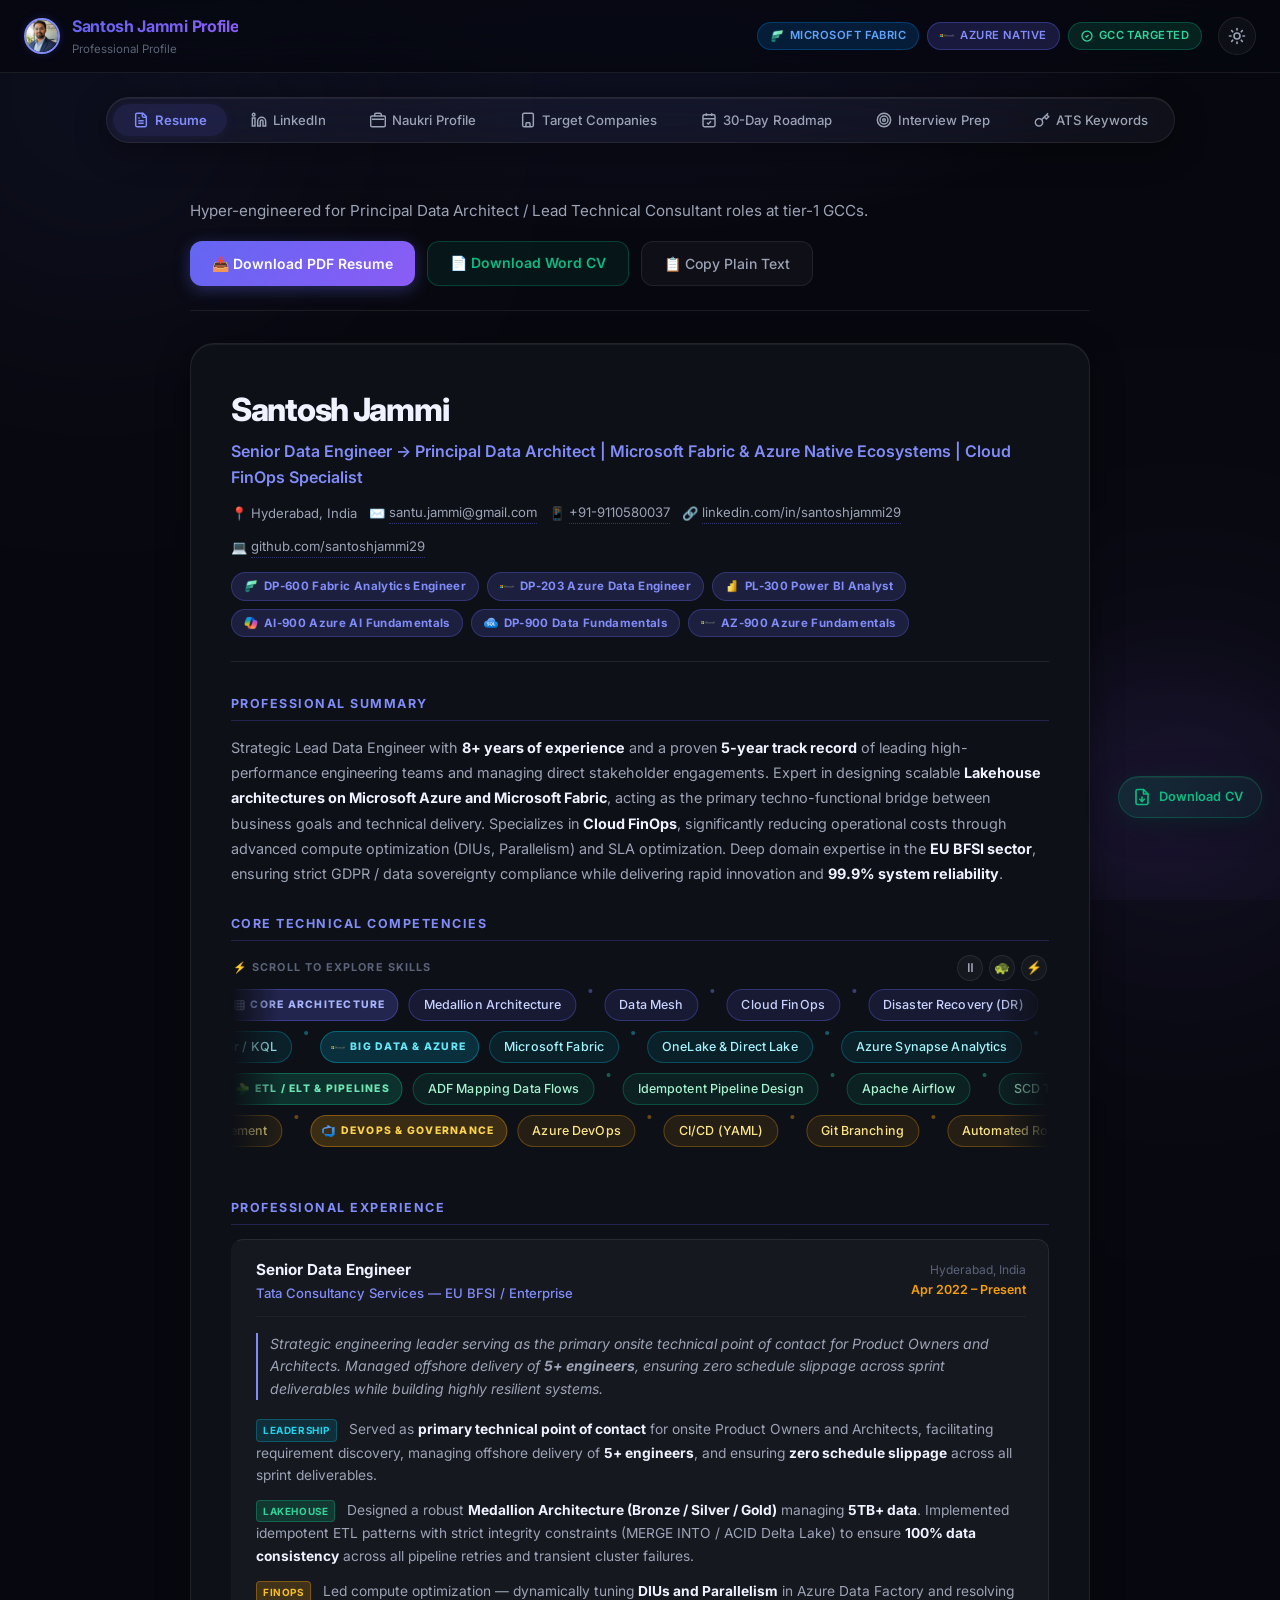
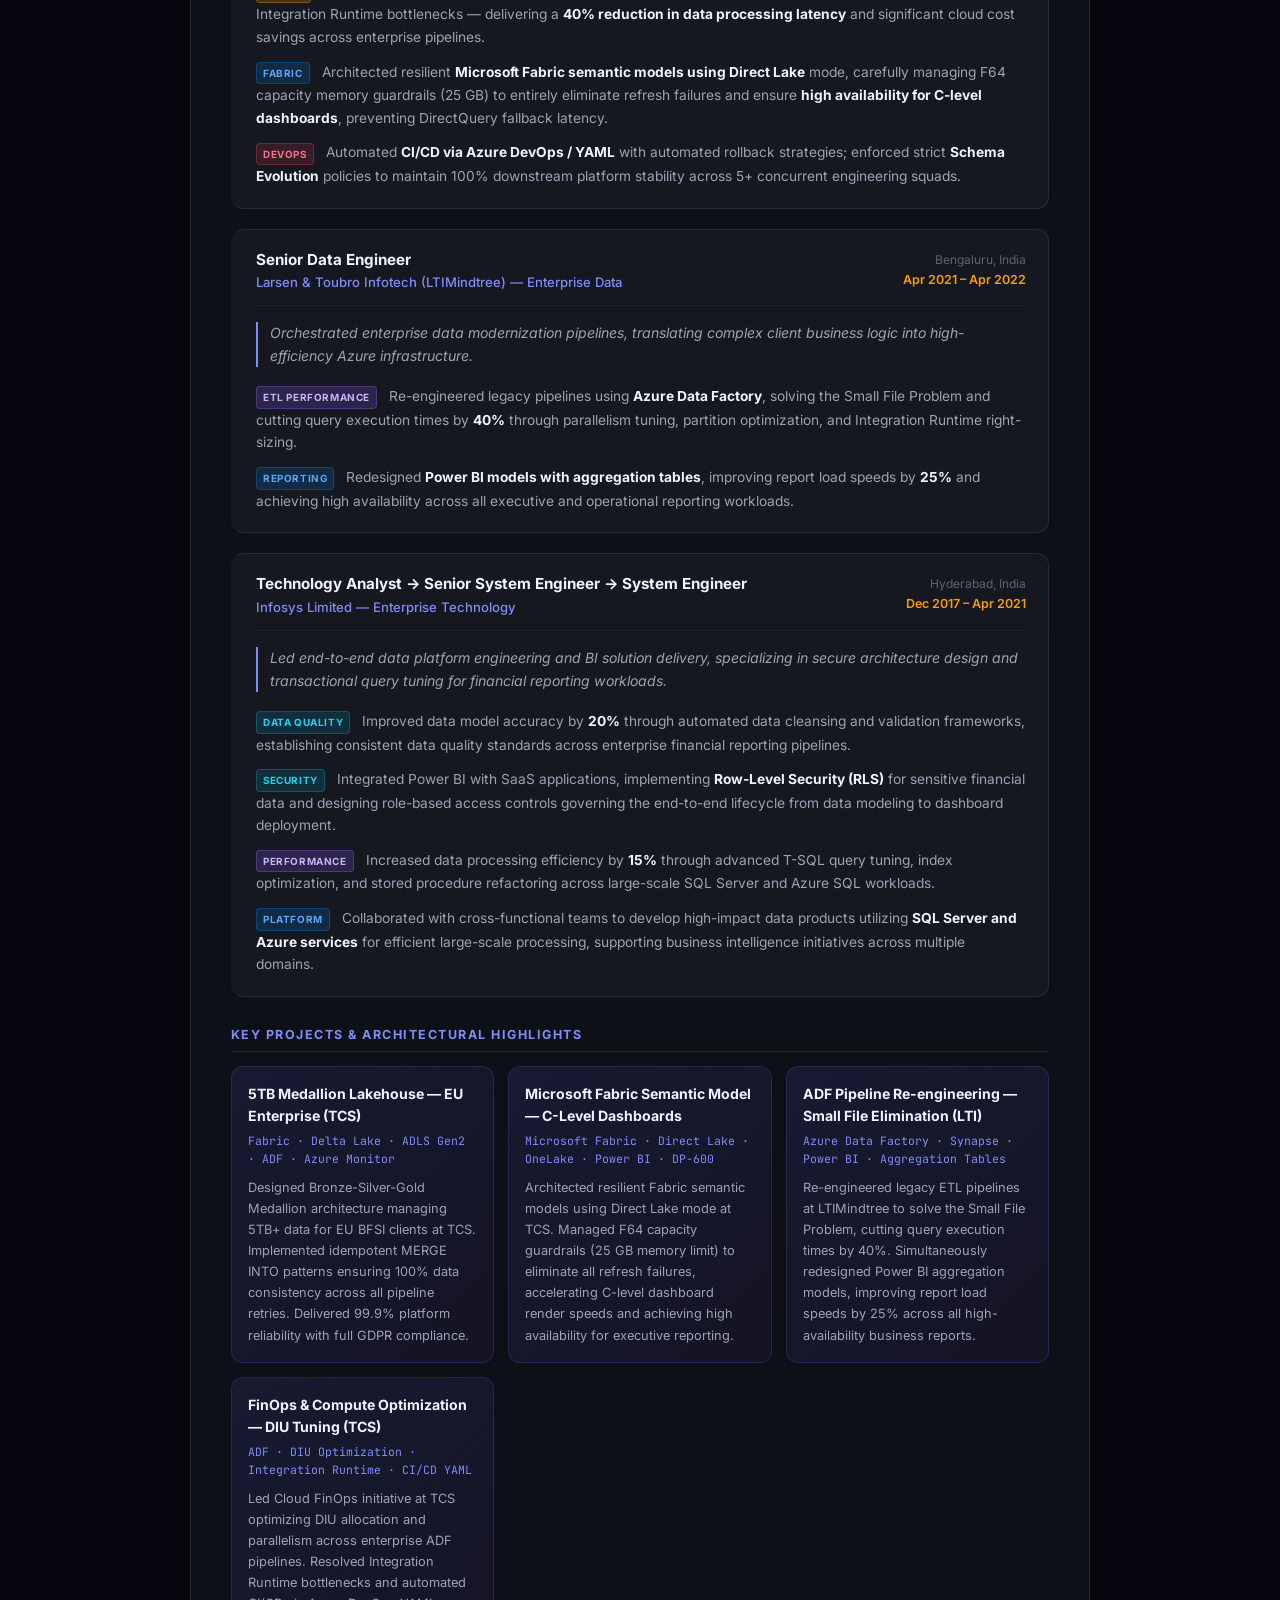
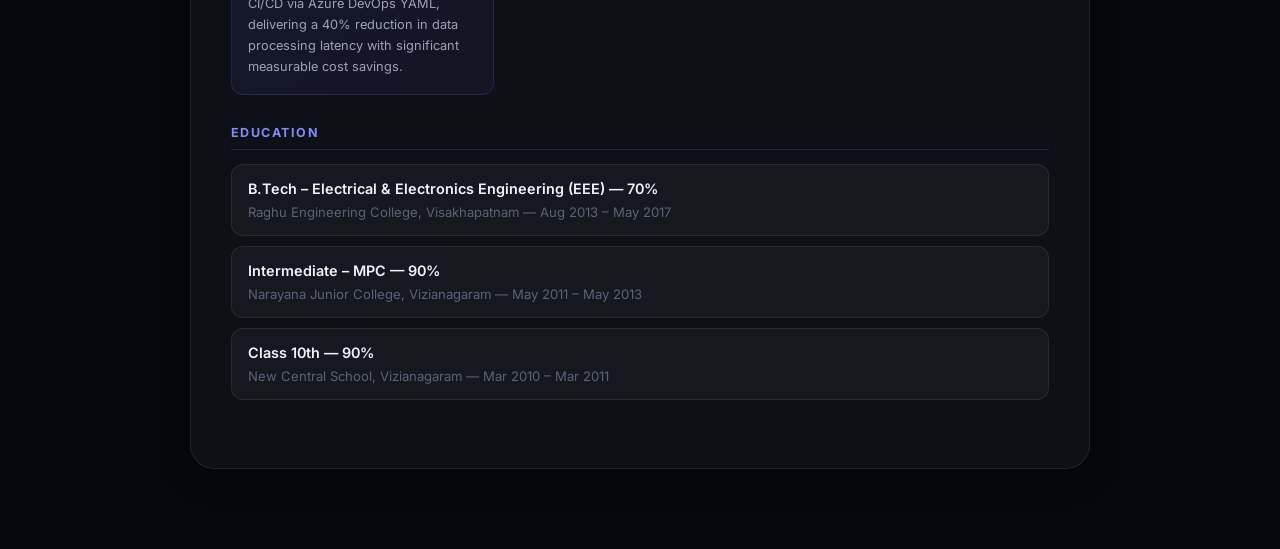
==== commit 7f45d2ff: "feat: remove PDF preview tab/panel and update download PDF button to dynamically print webpage" ====
--- a/index.html
+++ b/index.html
@@ -62,10 +62,50 @@
     </div>
   </header>
 
+  <!-- ── NAV TABS ───────────────────────────────────────────────── -->
+  <nav class="tab-nav" role="tablist" aria-label="Toolkit sections">
+    <button class="tab-btn active" role="tab" aria-selected="true"  aria-controls="panel-resume"    id="tab-resume"    data-tab="resume">
+      <span class="tab-icon">
+        <svg viewBox="0 0 24 24"><path d="M15 2H6a2 2 0 0 0-2 2v16a2 2 0 0 0 2 2h12a2 2 0 0 0 2-2V7Z"/><path d="M14 2v4a2 2 0 0 0 2 2h4"/><path d="M10 9H8"/><path d="M16 13H8"/><path d="M16 17H8"/></svg>
+      </span> Resume
+    </button>
+    <button class="tab-btn" role="tab" aria-selected="false" aria-controls="panel-linkedin"  id="tab-linkedin"  data-tab="linkedin">
+      <span class="tab-icon">
+        <svg viewBox="0 0 24 24"><path d="M16 8a6 6 0 0 1 6 6v7h-4v-7a2 2 0 0 0-2-2 2 2 0 0 0-2 2v7h-4v-7a6 6 0 0 1 6-6z"/><rect x="2" y="9" width="4" height="12"/><circle cx="4" cy="4" r="2"/></svg>
+      </span> LinkedIn
+    </button>
+    <button class="tab-btn" role="tab" aria-selected="false" aria-controls="panel-naukri"    id="tab-naukri"    data-tab="naukri">
+      <span class="tab-icon">
+        <svg viewBox="0 0 24 24"><path d="M15 2H9a2 2 0 0 0-2 2v2H3a2 2 0 0 0-2 2v12a2 2 0 0 0 2 2h18a2 2 0 0 0 2-2V8a2 2 0 0 0-2-2h-4V4a2 2 0 0 0-2-2z"/><path d="M7 6h10"/><path d="M3 11h18"/></svg>
+      </span> Naukri Profile
+    </button>
+    <button class="tab-btn" role="tab" aria-selected="false" aria-controls="panel-companies" id="tab-companies" data-tab="companies">
+      <span class="tab-icon">
+        <svg viewBox="0 0 24 24"><rect x="4" y="2" width="16" height="20" rx="2" ry="2"/><line x1="9" y1="22" x2="9" y2="16"/><line x1="15" y1="22" x2="15" y2="16"/><line x1="9" y1="16" x2="15" y2="16"/><path d="M8 6h.01M16 6h.01M8 10h.01M16 10h.01M12 6h.01M12 10h.01M8 14h.01M16 14h.01M12 14h.01"/></svg>
+      </span> Target Companies
+    </button>
+    <button class="tab-btn" role="tab" aria-selected="false" aria-controls="panel-roadmap"   id="tab-roadmap"   data-tab="roadmap">
+      <span class="tab-icon">
+        <svg viewBox="0 0 24 24"><rect x="3" y="4" width="18" height="18" rx="2" ry="2"/><line x1="16" y1="2" x2="16" y2="6"/><line x1="8" y1="2" x2="8" y2="6"/><line x1="3" y1="10" x2="21" y2="10"/><path d="M9 16l2 2 4-4"/></svg>
+      </span> 30-Day Roadmap
+    </button>
+    <button class="tab-btn" role="tab" aria-selected="false" aria-controls="panel-interview" id="tab-interview" data-tab="interview">
+      <span class="tab-icon">
+        <svg viewBox="0 0 24 24"><circle cx="12" cy="12" r="10"/><circle cx="12" cy="12" r="6"/><circle cx="12" cy="12" r="2"/></svg>
+      </span> Interview Prep
+    </button>
+    <button class="tab-btn" role="tab" aria-selected="false" aria-controls="panel-ats"       id="tab-ats"       data-tab="ats">
+      <span class="tab-icon">
+        <svg viewBox="0 0 24 24"><path d="M21 2l-2 2m-7.61 7.61a5.5 5.5 0 1 1-7.778 7.778 5.5 5.5 0 0 1 7.777-7.777zm0 0L15.5 7.5m0 0l3 3L22 7l-3-3m-3.5 3.5L19 4"/></svg>
+      </span> ATS Keywords
+    </button>
+  </nav>
+
   <!-- ── MAIN CONTENT ───────────────────────────────────────────── -->
-  <main class="main-content" style="max-width: 950px; padding: 24px 16px 80px;">
-    
-        <section id="panel-resume" role="tabpanel" aria-labelledby="tab-resume" class="tab-panel active">
+  <main class="main-content">
+
+    <!-- ═══════════════════════════════════════════ RESUME PANEL -->
+    <section id="panel-resume" role="tabpanel" aria-labelledby="tab-resume" class="tab-panel active">
       <div class="resume-workspace">
         <div class="resume-left">
           <div class="panel-header">
@@ -463,7 +503,691 @@
 
     </div><!-- /.resume-workspace -->
   </section>
-    
+
+    <!-- ═══════════════════════════════════════════ LINKEDIN PANEL -->
+    <section id="panel-linkedin" role="tabpanel" aria-labelledby="tab-linkedin" class="tab-panel" hidden>
+      <div class="panel-header">
+        <h1>LinkedIn Optimization Kit</h1>
+        <p class="panel-sub">Ready-to-paste headline options, About section, and 3 deep-technical authority posts. Click any section to copy it.</p>
+      </div>
+
+      <!-- Headlines -->
+      <div class="li-section">
+        <h2 class="li-section-title">🏷️ Headline Options</h2>
+        <div class="headline-cards">
+          <div class="headline-card recommended" onclick="copyText(this)" data-copy="Principal Data Architect | Microsoft Fabric & Azure Native Ecosystems | Cloud FinOps Specialist | DP-600 & DP-203 Certified | Designing 5TB+ Resilient Medallion Lakehouse Architectures for Global Enterprises">
+            <div class="card-label">⭐ Recommended — 211 chars</div>
+            <div class="headline-text">Principal Data Architect | Microsoft Fabric & Azure Native Ecosystems | Cloud FinOps Specialist | DP-600 & DP-203 Certified | Designing 5TB+ Resilient Medallion Lakehouse Architectures for Global Enterprises</div>
+            <div class="card-why">Best blend: seniority + technology keywords + quantifiable scale + certifications. Signals immediate readiness for enterprise roles.</div>
+            <div class="copy-hint">Click to copy</div>
+          </div>
+          <div class="headline-card" onclick="copyText(this)" data-copy="Lead Cloud Data Engineer | Azure Data Factory, Synapse & Microsoft Fabric | Driving Enterprise Cloud FinOps, Idempotent Pipeline Design & Scalable Databricks Orchestration | Open to Global Opportunities">
+            <div class="card-label">Option B — 208 chars</div>
+            <div class="headline-text">Lead Cloud Data Engineer | Azure Data Factory, Synapse & Microsoft Fabric | Driving Enterprise Cloud FinOps, Idempotent Pipeline Design & Scalable Databricks Orchestration | Open to Global Opportunities</div>
+            <div class="card-why">Targets hybrid ADF + Databricks recruiters. Explicitly states global availability.</div>
+            <div class="copy-hint">Click to copy</div>
+          </div>
+          <div class="headline-card" onclick="copyText(this)" data-copy="Senior Enterprise Data Architect | Microsoft Azure & Fabric Analytics Engineer (DP-600) | Transforming Legacy Platforms into High-Performance, AI-Ready Lakehouses | EU BFSI Data Governance & Compliance">
+            <div class="card-label">Option C — 207 chars</div>
+            <div class="headline-text">Senior Enterprise Data Architect | Microsoft Azure & Fabric Analytics Engineer (DP-600) | Transforming Legacy Platforms into High-Performance, AI-Ready Lakehouses | EU BFSI Data Governance & Compliance</div>
+            <div class="card-why">Appeals directly to banking & healthcare. Highlights governance, DP-600 cert, and EU BFSI compliance expertise.</div>
+            <div class="copy-hint">Click to copy</div>
+          </div>
+        </div>
+      </div>
+
+      <!-- About Section -->
+      <div class="li-section">
+        <h2 class="li-section-title">📝 About Section</h2>
+        <div class="copyable-block" id="about-block" onclick="copyBlock('about-block')">
+          <div class="copy-overlay">Click to copy</div>
+          <p>As a Principal Data Architect and Strategic Lead with over 8 years of dedicated experience in the Microsoft Azure native ecosystem, my expertise lies in designing and orchestrating planetary-scale data platforms that bridge complex business objectives with high-performance technical delivery.</p>
+          <br/>
+          <p>Holding advanced certifications across the Azure stack (DP-600 Fabric Analytics, DP-203 Azure Data Engineer, and PL-300 Power BI), I specialize in the modernization of legacy infrastructures into highly resilient Medallion Lakehouse architectures. My recent focus has been on driving Microsoft Fabric implementation — leveraging OneLake interoperability and Direct Lake semantic modeling — to eliminate data silos and accelerate executive decision-making.</p>
+          <br/>
+          <p>Furthermore, I bring a rigorous engineering mindset to Cloud FinOps, consistently reducing operational expenditures by optimizing Data Integration Units (DIUs) and cluster parallelism. Having successfully managed 5TB+ data ecosystems within strictly regulated EU BFSI environments, I am highly adept at enforcing GDPR compliance and data sovereignty.</p>
+          <br/>
+          <p>I am currently open to global remote contracts and international corporate sponsorships where I can lead cross-functional engineering squads and drive enterprise-wide data transformations.</p>
+          <br/>
+          <p>🔑 <strong>Core Focus:</strong> Microsoft Fabric | OneLake | Direct Lake | Delta Lake | Cloud FinOps | Medallion Architecture | Azure Data Factory | Databricks Unity Catalog | GDPR | Data Governance</p>
+        </div>
+      </div>
+
+      <!-- Posts -->
+      <div class="li-section">
+        <h2 class="li-section-title">📢 Authority Post Series</h2>
+
+        <div class="post-card">
+          <div class="post-meta">
+            <span class="post-number">Post A</span>
+            <span class="post-topic">Direct Lake Mode vs. Import vs. DirectQuery</span>
+            <button class="btn-copy-post" onclick="copyBlock('post-a')">Copy Post</button>
+          </div>
+          <div class="copyable-block" id="post-a">
+            <div class="copy-overlay">Click to copy</div>
+            <p>🚨 <strong>Your Power BI dashboard is lying to you — and it's costing your company thousands per month.</strong></p>
+            <br/>
+            <p>Here's a pattern I see repeatedly in Microsoft Fabric migrations:</p>
+            <p>Teams celebrate moving to Fabric, but the dashboards still feel slow. Here's why: they've silently fallen into <strong>DirectQuery Fallback</strong> — and they don't even know it.</p>
+            <br/>
+            <p><strong>A quick architecture breakdown:</strong></p>
+            <p>🔴 Import Mode → Fast queries, but data is duplicated and always stale by hours</p>
+            <p>🟡 DirectQuery → Always fresh, but every click translates to an expensive SQL round-trip against the MPP engine</p>
+            <p>🟢 Direct Lake → The breakthrough: loads Delta Parquet files DIRECTLY from OneLake into the Analysis Services memory. No duplication. Near-real-time freshness. Lightning speed.</p>
+            <br/>
+            <p><strong>But here's the architectural trap nobody talks about:</strong></p>
+            <p>An F64 Fabric SKU has a hard memory ceiling of 25 GB and a 1.5 billion row limit per table.</p>
+            <p>When your semantic model exceeds this threshold, Fabric tries to page data in and out of OneLake. When that fails, it silently falls back to DirectQuery — bypassing the entire in-memory advantage and hammering the SQL Analytics Endpoint.</p>
+            <p>Result? 45-second dashboard renders. Capacity spikes. Unhappy stakeholders.</p>
+            <br/>
+            <p><strong>The fix (from an architecture level):</strong></p>
+            <p>✅ Remove high-cardinality columns (transaction IDs, GUIDs) from the semantic model entirely</p>
+            <p>✅ Aggressively partition Delta tables to minimize per-query memory footprint</p>
+            <p>✅ Compact small Parquet files regularly using OPTIMIZE + VACUUM</p>
+            <p>✅ Temporarily disable DirectQuery fallback during testing to expose breaking queries explicitly</p>
+            <br/>
+            <p>The 25 GB guardrail is not a bug. It's a design constraint that rewards architecturally disciplined data engineers.</p>
+            <br/>
+            <p>Are you managing Fabric capacity limits in your organization? What's your optimization strategy?</p>
+            <br/>
+            <p>#MicrosoftFabric #DataArchitecture #DirectLake #PowerBI #CloudFinOps #DataEngineering #OneLake #AzureData</p>
+          </div>
+        </div>
+
+        <div class="post-card">
+          <div class="post-meta">
+            <span class="post-number">Post B</span>
+            <span class="post-topic">Cloud FinOps in Azure Data Factory — DIU Mathematics</span>
+            <button class="btn-copy-post" onclick="copyBlock('post-b')">Copy Post</button>
+          </div>
+          <div class="copyable-block" id="post-b">
+            <div class="copy-overlay">Click to copy</div>
+            <p>💸 <strong>I audited an ADF pipeline that was burning $4,200/month unnecessarily. Here's the exact fix — and the math behind it.</strong></p>
+            <br/>
+            <p>Most data engineers measure pipeline success by asking: "Did it run?"</p>
+            <p>Senior architects ask: "At what cost per byte did it run?"</p>
+            <br/>
+            <p>This distinction is worth 15–20 LPA at tier-1 GCCs.</p>
+            <br/>
+            <p><strong>First, understand the unit economics of ADF:</strong></p>
+            <p>A Data Integration Unit (DIU) is a composite measure of CPU + memory + network bandwidth.</p>
+            <p>Azure charges <strong>$0.25 per DIU-hour</strong> for copy activities.</p>
+            <br/>
+            <p><strong>The failure pattern I found:</strong></p>
+            <p>• Pipeline: 7-hour sequential run, fixed at 4 DIUs</p>
+            <p>• Cost: 4 DIUs × 7 hours × $0.25 = $7.00 per run</p>
+            <p>• Monthly (20 business days): $140/pipeline</p>
+            <p>• Scale to 30 such pipelines = $4,200/month — for a workload that could complete in 45 minutes.</p>
+            <br/>
+            <p><strong>The architectural fix:</strong></p>
+            <p>✅ Increase DIU allocation strategically (not blindly) to scale parallelism</p>
+            <p>✅ Define explicit parallel copy settings based on data payload characteristics</p>
+            <p>✅ Set Time-to-Live (TTL) on integration runtimes to prevent idle compute charges</p>
+            <p>✅ Implement dynamic DIU allocation via pipeline parameters — let payload SIZE drive DIU count, not gut instinct</p>
+            <br/>
+            <p><strong>After optimization:</strong></p>
+            <p>• Runtime: 45 minutes (down from 7 hours)</p>
+            <p>• Monthly cost per pipeline: ~$18</p>
+            <p>• Savings: ~83% reduction</p>
+            <br/>
+            <p>Cloud FinOps isn't about being cheap. It's about making infrastructure cost scale linearly with data volume — not exponentially with engineering laziness.</p>
+            <br/>
+            <p>What's your most impactful ADF optimization story? Drop it below 👇</p>
+            <br/>
+            <p>#AzureDataFactory #CloudFinOps #DataEngineering #ADF #MicrosoftAzure #DataArchitecture #CostOptimization #GCC</p>
+          </div>
+        </div>
+
+        <div class="post-card">
+          <div class="post-meta">
+            <span class="post-number">Post C</span>
+            <span class="post-topic">Idempotent Delta Lake MERGE INTO — Zero Duplicate Guarantee</span>
+            <button class="btn-copy-post" onclick="copyBlock('post-c')">Copy Post</button>
+          </div>
+          <div class="copyable-block" id="post-c">
+            <div class="copy-overlay">Click to copy</div>
+            <p>⚡ <strong>Your Spark pipeline WILL fail. The question is: will your data survive it?</strong></p>
+            <br/>
+            <p>In distributed systems, failure is not a possibility — it's a certainty.</p>
+            <p>The difference between a junior engineer and a Principal Architect is this:</p>
+            <p>Juniors write retry logic. Architects design systems that inherently cannot produce duplicate data, regardless of how many times they retry.</p>
+            <br/>
+            <p>This is called <strong>idempotency</strong>.</p>
+            <br/>
+            <p><strong>The legacy failure pattern (append-only pipelines):</strong></p>
+            <p>1. Spark node crashes mid-write at record #847,291</p>
+            <p>2. Pipeline auto-retries from the beginning</p>
+            <p>3. Records 1 through 847,290 are now duplicated in your staging table</p>
+            <p>4. Your C-suite revenue report now shows 2× the actual sales figures</p>
+            <p>5. You spend 3 days in a war room explaining why the data is wrong</p>
+            <br/>
+            <p><strong>The Delta Lake MERGE INTO solution:</strong></p>
+            <p>Instead of appending, you define the EXACT resolution logic:</p>
+            <br/>
+            <p><code>MERGE INTO target_table AS target</code></p>
+            <p><code>USING source_data AS source</code></p>
+            <p><code>ON target.record_id = source.record_id</code></p>
+            <p><code>WHEN MATCHED THEN UPDATE SET *</code></p>
+            <p><code>WHEN NOT MATCHED THEN INSERT *</code></p>
+            <br/>
+            <p>Run this 1 time or 100 times. The final state of the table is IDENTICAL.</p>
+            <br/>
+            <p><strong>Why this is guaranteed safe:</strong></p>
+            <p>Delta Lake enforces full ACID compliance via its transaction log (_delta_log).</p>
+            <p>A partially failed MERGE transaction is NEVER committed. The transaction log ensures atomicity — either the entire merge succeeds and is logged as a new commit, or the table state rolls back completely.</p>
+            <br/>
+            <p>This is not just a coding pattern. It's an architectural philosophy:</p>
+            <p>Stop handling errors. Start building systems that ignore them.</p>
+            <br/>
+            <p>Are you using idempotent MERGE patterns in your Medallion architecture? What's your MATCHED / NOT MATCHED strategy for SCD Type 2?</p>
+            <br/>
+            <p>#DeltaLake #DataEngineering #ApacheSpark #DataArchitecture #Databricks #MicrosoftFabric #ACID #MedallionArchitecture #DataQuality</p>
+          </div>
+        </div>
+      </div>
+    </section>
+
+    <!-- ═══════════════════════════════════════════ NAUKRI PANEL -->
+    <section id="panel-naukri" role="tabpanel" aria-labelledby="tab-naukri" class="tab-panel" hidden>
+      <div class="panel-header">
+        <h1>Naukri Profile Optimization Kit</h1>
+        <p class="panel-sub">Algorithmic hacks and optimized copy-paste content specifically designed to maximize visibility and profile score on India's primary recruitment portal.</p>
+      </div>
+
+      <!-- Resume Headline -->
+      <div class="li-section">
+        <h2 class="li-section-title">🏷️ Naukri Resume Headline</h2>
+        <p style="margin-bottom: 12px; font-size: 0.82rem; color: var(--text-secondary)">The resume headline is highly indexed by Naukri's search crawler. Choose one of these target-rich headlines:</p>
+        <div class="headline-cards">
+          <div class="headline-card recommended" onclick="copyText(this)" data-copy="Principal Data Architect | Lead Technical Consultant | 8+ Yrs | Microsoft Fabric (DP-600), Azure Data Factory, Databricks Unity Catalog, Cloud FinOps, Medallion Lakehouses, EU BFSI Security">
+            <div class="card-label">⭐ Recommended — 207 chars</div>
+            <div class="headline-text">Principal Data Architect | Lead Technical Consultant | 8+ Yrs | Microsoft Fabric (DP-600), Azure Data Factory, Databricks Unity Catalog, Cloud FinOps, Medallion Lakehouses, EU BFSI Security</div>
+            <div class="card-why">Best for Senior / Lead Architectural roles. Packed with high-value search tags that recruiters filter for.</div>
+            <div class="copy-hint">Click to copy</div>
+          </div>
+          <div class="headline-card" onclick="copyText(this)" data-copy="Lead Data Engineer | 8+ Yrs | Azure Data Factory, Databricks, PySpark, Microsoft Fabric | Cloud FinOps | Implementing Idempotent Delta Pipelines &amp; Large Scale Medallion Architectures">
+            <div class="card-label">Option B — 189 chars</div>
+            <div class="headline-text">Lead Data Engineer | 8+ Yrs | Azure Data Factory, Databricks, PySpark, Microsoft Fabric | Cloud FinOps | Implementing Idempotent Delta Pipelines &amp; Large Scale Medallion Architectures</div>
+            <div class="card-why">Focuses heavily on hands-on engineering scale, Spark, and data transformation pipeline delivery.</div>
+            <div class="copy-hint">Click to copy</div>
+          </div>
+        </div>
+      </div>
+
+      <!-- Key Skills Tags -->
+      <div class="li-section">
+        <h2 class="li-section-title">🔑 Naukri Key Skills (Algorithmic Tags)</h2>
+        <p style="margin-bottom: 16px; font-size: 0.82rem; color: var(--text-secondary)">Recruiters search Naukri by selecting exact tags. Ensure your profile has the maximum number of high-relevance tags (click to copy):</p>
+        
+        <div style="display: grid; grid-template-columns: repeat(auto-fit, minmax(280px, 1fr)); gap: 20px;">
+          <div style="background: var(--bg-card); border: 1px solid var(--border); padding: 18px; border-radius: var(--radius-lg);">
+            <div style="font-size: 0.85rem; font-weight: 700; color: var(--indigo-light); margin-bottom: 10px;">☁️ Core Platforms &amp; Storage</div>
+            <div class="ats-chips">
+              <span class="ats-chip" onclick="copyKeyword(this, 'Microsoft Fabric')">Microsoft Fabric</span>
+              <span class="ats-chip" onclick="copyKeyword(this, 'OneLake')">OneLake</span>
+              <span class="ats-chip" onclick="copyKeyword(this, 'Direct Lake')">Direct Lake</span>
+              <span class="ats-chip" onclick="copyKeyword(this, 'Delta Lake')">Delta Lake</span>
+              <span class="ats-chip" onclick="copyKeyword(this, 'Databricks')">Databricks</span>
+              <span class="ats-chip" onclick="copyKeyword(this, 'Unity Catalog')">Unity Catalog</span>
+              <span class="ats-chip" onclick="copyKeyword(this, 'Azure Data Factory')">Azure Data Factory</span>
+              <span class="ats-chip" onclick="copyKeyword(this, 'Azure Synapse')">Azure Synapse</span>
+              <span class="ats-chip" onclick="copyKeyword(this, 'ADLS Gen2')">ADLS Gen2</span>
+            </div>
+          </div>
+
+          <div style="background: var(--bg-card); border: 1px solid var(--border); padding: 18px; border-radius: var(--radius-lg);">
+            <div style="font-size: 0.85rem; font-weight: 700; color: var(--emerald); margin-bottom: 10px;">⚙️ Engineering &amp; Architecture</div>
+            <div class="ats-chips">
+              <span class="ats-chip" onclick="copyKeyword(this, 'PySpark')">PySpark</span>
+              <span class="ats-chip" onclick="copyKeyword(this, 'Medallion Architecture')">Medallion Architecture</span>
+              <span class="ats-chip" onclick="copyKeyword(this, 'Cloud FinOps')">Cloud FinOps</span>
+              <span class="ats-chip" onclick="copyKeyword(this, 'Idempotent Ingestion')">Idempotent Ingestion</span>
+              <span class="ats-chip" onclick="copyKeyword(this, 'SCD Type 2')">SCD Type 2</span>
+              <span class="ats-chip" onclick="copyKeyword(this, 'Data Mesh')">Data Mesh</span>
+              <span class="ats-chip" onclick="copyKeyword(this, 'Kimball Modeling')">Kimball Modeling</span>
+              <span class="ats-chip" onclick="copyKeyword(this, 'Data Vault 2.0')">Data Vault 2.0</span>
+              <span class="ats-chip" onclick="copyKeyword(this, 'Liquid Clustering')">Liquid Clustering</span>
+            </div>
+          </div>
+
+          <div style="background: var(--bg-card); border: 1px solid var(--border); padding: 18px; border-radius: var(--radius-lg);">
+            <div style="font-size: 0.85rem; font-weight: 700; color: var(--amber); margin-bottom: 10px;">🔐 DevOps, BI &amp; Security</div>
+            <div class="ats-chips">
+              <span class="ats-chip" onclick="copyKeyword(this, 'Azure DevOps')">Azure DevOps</span>
+              <span class="ats-chip" onclick="copyKeyword(this, 'CI/CD YAML Pipelines')">CI/CD YAML Pipelines</span>
+              <span class="ats-chip" onclick="copyKeyword(this, 'Row-Level Security')">Row-Level Security</span>
+              <span class="ats-chip" onclick="copyKeyword(this, 'GDPR Compliance')">GDPR Compliance</span>
+              <span class="ats-chip" onclick="copyKeyword(this, 'Power BI')">Power BI</span>
+              <span class="ats-chip" onclick="copyKeyword(this, 'Azure Key Vault')">Azure Key Vault</span>
+              <span class="ats-chip" onclick="copyKeyword(this, 'Schema Evolution')">Schema Evolution</span>
+            </div>
+          </div>
+        </div>
+      </div>
+
+      <!-- Profile Summary -->
+      <div class="li-section">
+        <h2 class="li-section-title">📝 Naukri Profile Summary</h2>
+        <p style="margin-bottom: 12px; font-size: 0.82rem; color: var(--text-secondary)">Paste this summary into your Naukri profile bio. It contains crucial density of target titles and technical keywords:</p>
+        <div class="copyable-block" id="naukri-summary-block" onclick="copyBlock('naukri-summary-block')">
+          <div class="copy-overlay">Click to copy</div>
+          <p>Strategic Lead Data Engineer &amp; Principal Data Architect with 8+ years of experience designing and managing planetary-scale data platform architectures within the Microsoft Azure native ecosystem. Expert in building highly resilient 5TB+ Medallion Lakehouses (Bronze-Silver-Gold) using Delta Lake, Databricks (Unity Catalog), and Microsoft Fabric (OneLake, Direct Lake).</p>
+          <br/>
+          <p>Specialist in Cloud FinOps, delivering up to 40% reduction in data processing latency and significant compute cost savings through Data Integration Unit (DIU) tuning and cluster parallelism optimization. Deep domain experience in the regulated EU BFSI sector, establishing strict GDPR data sovereignty, end-to-end data quality checks, and robust Row-Level Security (RLS) policies. Certified Fabric Analytics Engineer (DP-600), Azure Data Engineer (DP-203), and Power BI Analyst (PL-300).</p>
+        </div>
+      </div>
+
+      <!-- Profile Refresh Hacks -->
+      <div class="li-section">
+        <h2 class="li-section-title">💡 Naukri Algorithmic Visibility Hacks</h2>
+        <div style="display: grid; grid-template-columns: 1fr; gap: 12px;">
+          <div class="fabric-premium-explainer" style="background: rgba(99,102,241,0.06); border: 1px solid rgba(99,102,241,0.2); margin-top: 0;">
+            <div class="explainer-icon">⏰</div>
+            <div>
+              <strong>Daily Profile Refresh:</strong> The Naukri recruiter dashboard sorts candidate search queries strictly by the "Last Active" timestamp. To push your profile back to the top of recruiter searches, log in daily, make a tiny modification to your resume headline or profile summary (e.g., adding or removing a space), and save. This single action increases recruiter views by up to 5x.
+            </div>
+          </div>
+          <div class="fabric-premium-explainer" style="background: rgba(16,185,129,0.06); border: 1px solid rgba(16,185,129,0.2); margin-top: 0;">
+            <div class="explainer-icon">🎯</div>
+            <div>
+              <strong>Designation Alignment:</strong> Ensure your "Current Designation" is set to <strong>"Senior Data Engineer / Lead Technical Consultant"</strong> and your "Preferred Designation" explicitly lists <strong>"Principal Data Architect"</strong> and <strong>"Lead Data Engineer"</strong>. Recruiters search using target designations, so matching their exact search filters is essential.
+            </div>
+          </div>
+          <div class="fabric-premium-explainer" style="background: rgba(245,158,11,0.06); border: 1px solid rgba(245,158,11,0.2); margin-top: 0;">
+            <div class="explainer-icon">🎓</div>
+            <div>
+              <strong>Fill Out All Verification Steps:</strong> Profiles with 100% completion scores rank substantially higher. Link and verify your email, phone number, and upload an ATS-matching resume (matching the PDF version from this toolkit) so that Naukri's system indexes the resume document text for recruiters.
+            </div>
+          </div>
+        </div>
+      </div>
+    </section>
+
+    <!-- ════════════════════════════════════════ TARGET COMPANIES PANEL -->
+    <section id="panel-companies" role="tabpanel" aria-labelledby="tab-companies" class="tab-panel" hidden>
+      <div class="panel-header">
+        <h1>Tier-1 Target Companies</h1>
+        <p class="panel-sub">15 GCC organizations with confirmed large-scale Azure / Fabric investments. Prioritize by alignment to your domain expertise.</p>
+      </div>
+
+      <div class="comp-filters">
+        <button class="filter-btn active" data-filter="all">All (15)</button>
+        <button class="filter-btn" data-filter="bfsi">BFSI (5)</button>
+        <button class="filter-btn" data-filter="health">Healthcare (4)</button>
+        <button class="filter-btn" data-filter="tech">Tech / Cloud (3)</button>
+        <button class="filter-btn" data-filter="retail">Retail / Other (3)</button>
+      </div>
+
+      <div class="comp-grid" id="comp-grid">
+        <!-- Cards injected by JS -->
+      </div>
+
+      <div class="comp-summary">
+        <h2>Compensation Reality Check — The Fabric Premium</h2>
+        <div class="comp-table-wrap">
+          <table class="comp-table">
+            <thead>
+              <tr>
+                <th>Experience Level</th>
+                <th>Standard Azure / ADF (LPA)</th>
+                <th>Premium Fabric + Databricks (LPA)</th>
+                <th>Compensation Spike</th>
+              </tr>
+            </thead>
+            <tbody>
+              <tr>
+                <td>Mid-Level Engineer (3–5 yrs)</td>
+                <td>₹15 L – ₹20 L</td>
+                <td class="premium-cell">₹20 L – ₹28 L</td>
+                <td class="spike-cell">33% – 40%</td>
+              </tr>
+              <tr>
+                <td>Senior Engineer (5–8 yrs)</td>
+                <td>₹20 L – ₹25 L</td>
+                <td class="premium-cell">₹28 L – ₹38 L</td>
+                <td class="spike-cell">40% – 52%</td>
+              </tr>
+              <tr class="highlight-row">
+                <td><strong>Principal Architect (8–10+ yrs)</strong></td>
+                <td>₹25 L – ₹35 L</td>
+                <td class="premium-cell"><strong>₹40 L – ₹55 L+</strong></td>
+                <td class="spike-cell"><strong>42% – 60%</strong></td>
+              </tr>
+            </tbody>
+          </table>
+        </div>
+
+        <div class="fabric-premium-explainer">
+          <div class="explainer-icon">💡</div>
+          <div>
+            <strong>Why the Fabric Premium exists:</strong> An F64 capacity costs ~$8,409.60/month (pay-as-you-go). Exceeding the 25 GB Direct Lake memory limit triggers DirectQuery fallback, exponentially spiking compute costs and degrading dashboard performance. An architect who prevents this pays for themselves many times over.
+          </div>
+        </div>
+      </div>
+
+      <div class="intl-section">
+        <h2>International Recruitment Networks</h2>
+        <div class="intl-grid">
+          <div class="intl-card">
+            <div class="intl-name">Jefferson Frank</div>
+            <div class="intl-focus">Microsoft Azure & Cloud Architecture</div>
+            <div class="intl-detail">Global leader in specialized cloud recruitment. Manages lucrative remote/hybrid contracts — UK/EU engagements at £550–£700/day outside IR35.</div>
+          </div>
+          <div class="intl-card">
+            <div class="intl-name">Toptal</div>
+            <div class="intl-focus">Elite Freelance Engineering — Top 3%</div>
+            <div class="intl-detail">Rigorously vetted marketplace. Passing multi-stage technical screening unlocks premium international remote contracts with Fortune 500 companies.</div>
+          </div>
+          <div class="intl-card">
+            <div class="intl-name">VanHack</div>
+            <div class="intl-focus">Global Relocation & Visa Sponsorship</div>
+            <div class="intl-detail">Bridges global talent to Canada, EU, and US roles offering visa sponsorship (H-1B, TN, O-1A, E-3, EU Blue Card) or relocation assistance.</div>
+          </div>
+          <div class="intl-card">
+            <div class="intl-name">Relocate.me</div>
+            <div class="intl-focus">Curated EU/UK Relocation Opportunities</div>
+            <div class="intl-detail">Exclusively features jobs with verified visa sponsorship and relocation support. Eliminates friction of searching "willing to sponsor" keywords.</div>
+          </div>
+          <div class="intl-card">
+            <div class="intl-name">Arc.dev</div>
+            <div class="intl-focus">High-Paying Remote-First Placements</div>
+            <div class="intl-detail">Remote-first platform for senior engineers. Skill-based matching with robust legal structures for cross-border full-time employment pegged to USD/GBP.</div>
+          </div>
+        </div>
+      </div>
+    </section>
+
+    <!-- ══════════════════════════════════════════ 30-DAY ROADMAP PANEL -->
+    <section id="panel-roadmap" role="tabpanel" aria-labelledby="tab-roadmap" class="tab-panel" hidden>
+      <div class="panel-header">
+        <h1>30-Day Architectural Fluency Roadmap</h1>
+        <p class="panel-sub">Build an impenetrable Databricks and PySpark architectural foundation in 4 focused weeks. Designed to enable you to control system design interviews without daily scripting experience.</p>
+      </div>
+
+      <div class="roadmap-grid">
+        <div class="week-card week-1">
+          <div class="week-header">
+            <div class="week-badge">Week 1</div>
+            <div class="week-title">Unified Governance & Zero-Copy Architecture</div>
+            <div class="week-days">Days 1–7</div>
+          </div>
+          <div class="week-body">
+            <div class="focus-area">
+              <div class="focus-icon">🏛️</div>
+              <div>Master the <strong>Unity Catalog hierarchy</strong>: Metastore → Catalog → Schema → Table. Understand governance at each level.</div>
+            </div>
+            <div class="focus-area">
+              <div class="focus-icon">📦</div>
+              <div>Deep study: <strong>Managed Tables</strong> (data in UC root bucket) vs <strong>External Tables</strong> (data in existing ADLS Gen2 lakes) — their lifecycle, access control, and governance implications.</div>
+            </div>
+            <div class="focus-area">
+              <div class="focus-icon">🔐</div>
+              <div>Master the exact <strong>OAuth + Service Principal (SPN) handshake</strong> required to expose Databricks Delta tables to Fabric via OneLake ABFS shortcuts — without duplicating data.</div>
+            </div>
+            <div class="focus-area">
+              <div class="focus-icon">🔗</div>
+              <div>Configure <strong>Azure Key Vault Secret Scopes</strong> in Databricks to handle OAuth credentials. Practice the Storage Blob Data Contributor role assignment on ADLS Gen2.</div>
+            </div>
+            <div class="week-deliverable">
+              <strong>Week 1 Deliverable:</strong> You can explain zero-copy OneLake integration end-to-end including security handshake, without referring to notes.
+            </div>
+          </div>
+        </div>
+
+        <div class="week-card week-2">
+          <div class="week-header">
+            <div class="week-badge">Week 2</div>
+            <div class="week-title">The Optimization Engine: Liquid Clustering vs Z-Ordering</div>
+            <div class="week-days">Days 8–14</div>
+          </div>
+          <div class="week-body">
+            <div class="focus-area">
+              <div class="focus-icon">📐</div>
+              <div>Deconstruct <strong>Z-ordering (Z-curves)</strong>: why it requires a full-table rewrite on every OPTIMIZE run and how high cardinality and data skew cause write amplification at scale.</div>
+            </div>
+            <div class="focus-area">
+              <div class="focus-icon">🌊</div>
+              <div>Deep study: <strong>Liquid Clustering (Hilbert curves)</strong>. Understand why Hilbert curves provide tighter bounding boxes, better data skipping, and superior distance preservation between adjacent data points.</div>
+            </div>
+            <div class="focus-area">
+              <div class="focus-icon">⚡</div>
+              <div>Master the <strong>incremental clustering model</strong>: Liquid Clustering only re-clusters new unstable Z-cubes until they reach target size — leaving sealed historical Z-cubes completely untouched.</div>
+            </div>
+            <div class="focus-area">
+              <div class="focus-icon">🚫</div>
+              <div>Memorize why <strong>Z-ordering and Liquid Clustering are mutually exclusive</strong> technologies. Practice explaining this in a system design context.</div>
+            </div>
+            <div class="week-deliverable">
+              <strong>Week 2 Deliverable:</strong> Can explain why a 6-hour OPTIMIZE job should be replaced with Liquid Clustering, with specific DBU cost justification.
+            </div>
+          </div>
+        </div>
+
+        <div class="week-card week-3">
+          <div class="week-header">
+            <div class="week-badge">Week 3</div>
+            <div class="week-title">Resiliency & ACID Mechanics — Delta Transaction Logs</div>
+            <div class="week-days">Days 15–21</div>
+          </div>
+          <div class="week-body">
+            <div class="focus-area">
+              <div class="focus-icon">📁</div>
+              <div>Study the <strong>_delta_log directory</strong> structure: JSON commit files (individual transactions) and Parquet checkpoint files (periodic consolidated snapshots). Understand how they dictate the current state of a table.</div>
+            </div>
+            <div class="focus-area">
+              <div class="focus-icon">✍️</div>
+              <div>Master <strong>Copy-On-Write (CoW)</strong> mechanics during upserts: how Delta rewrites only affected Parquet files, enabling snapshot isolation for concurrent reads during write operations.</div>
+            </div>
+            <div class="focus-area">
+              <div class="focus-icon">⏰</div>
+              <div>Deep study: <strong>Time Travel</strong> using AS OF VERSION and AS OF TIMESTAMP. Practice design scenarios where time travel enables SCD Type 2 compliance and audit trail reconstruction.</div>
+            </div>
+            <div class="focus-area">
+              <div class="focus-icon">🔄</div>
+              <div>Formulate explanations on <strong>idempotent writes in Spark Structured Streaming</strong> — micro-batch checkpointing, MERGE INTO patterns, and exactly-once delivery guarantees using Delta's transaction log.</div>
+            </div>
+            <div class="week-deliverable">
+              <strong>Week 3 Deliverable:</strong> Can whiteboard the full ACID transaction lifecycle for a MERGE INTO operation, from commit initiation to _delta_log entry.
+            </div>
+          </div>
+        </div>
+
+        <div class="week-card week-4">
+          <div class="week-header">
+            <div class="week-badge">Week 4</div>
+            <div class="week-title">FinOps, Cluster Sizing & Execution Mechanics</div>
+            <div class="week-days">Days 22–30</div>
+          </div>
+          <div class="week-body">
+            <div class="focus-area">
+              <div class="focus-icon">🖥️</div>
+              <div>Differentiate <strong>Driver vs Worker nodes</strong>: Driver maintains SparkContext and translates code to logical plan. Workers execute tasks in parallel. Know when bottlenecks occur at each level.</div>
+            </div>
+            <div class="focus-area">
+              <div class="focus-icon">🧮</div>
+              <div>Know when to provision <strong>memory-optimized vs compute-optimized clusters</strong>: joins and aggregations → memory-optimized; CPU-intensive transformations → compute-optimized. Match workload profiles to cluster types.</div>
+            </div>
+            <div class="focus-area">
+              <div class="focus-icon">📈</div>
+              <div>Study <strong>Auto-scaling and Spot instances</strong> for ephemeral batch jobs. Understand the DBU cost implications, preemption risk, and when to use reserved vs spot capacity.</div>
+            </div>
+            <div class="focus-area">
+              <div class="focus-icon">💰</div>
+              <div>Master <strong>Databricks Unit (DBU) consumption governance</strong>: cluster policies, max DBU caps, job cluster vs all-purpose cluster economics, and photon engine cost-benefit trade-offs.</div>
+            </div>
+            <div class="week-deliverable">
+              <strong>Week 4 Deliverable:</strong> Can design a fully costed cluster architecture for a 5TB daily batch pipeline, justifying every resource allocation decision with DBU and cost estimates.
+            </div>
+          </div>
+        </div>
+      </div>
+    </section>
+
+    <!-- ════════════════════════════════════════ INTERVIEW PREP PANEL -->
+    <section id="panel-interview" role="tabpanel" aria-labelledby="tab-interview" class="tab-panel" hidden>
+      <div class="panel-header">
+        <h1>Interview Scenario Blueprints</h1>
+        <p class="panel-sub">Three high-stakes system design scenarios with complete model answers. Practice until these flow naturally in conversation.</p>
+      </div>
+
+      <div class="scenario-list">
+
+        <details class="scenario-card" open>
+          <summary class="scenario-summary">
+            <div class="scenario-num">Scenario 1</div>
+            <div class="scenario-title-wrap">
+              <div class="scenario-title">Fabric Migration & DirectQuery Fallback Crisis</div>
+              <div class="scenario-context">Most common at: Microsoft IDC, LTIMindtree, Tech Mahindra, Cognizant</div>
+            </div>
+            <div class="scenario-chevron">▼</div>
+          </summary>
+          <div class="scenario-body">
+            <div class="interview-q">
+              <span class="q-label">Q</span>
+              <div>"We are migrating our enterprise semantic models to Microsoft Fabric using an F64 capacity. Beta testing shows some filtered queries are taking 45 seconds, and capacity metrics show massive compute spikes. As the architect, how do you diagnose and resolve this?"</div>
+            </div>
+            <div class="interview-a">
+              <span class="a-label">A</span>
+              <div class="answer-text">
+                <p><strong>Immediate Diagnosis:</strong> This is a classic symptom of Direct Lake failing to load data into the Analysis Services memory, resulting in a <em>DirectQuery Fallback</em>.</p>
+                <div class="answer-key-facts">
+                  <div class="fact-chip">F64 = 25 GB max memory</div>
+                  <div class="fact-chip">F64 = 1.5B row limit/table</div>
+                  <div class="fact-chip">Fallback → SQL Analytics Endpoint</div>
+                  <div class="fact-chip">MPP ≠ real-time BI queries</div>
+                </div>
+                <p><strong>Root Cause Explanation:</strong> When the DAX query requires data exceeding the 25 GB threshold, the system attempts to page data in and out of OneLake. If paging fails and fallback is enabled, the query is offloaded to the Fabric SQL Analytics Endpoint. This MPP engine is optimized for batch processing, not instantaneous BI slice-and-dice operations — hence the 45-second latency and compute spikes.</p>
+                <p><strong>Architectural Fix — 4 Actions:</strong></p>
+                <ol>
+                  <li>Inspect Delta Parquet files for optimal compression. Apply OPTIMIZE + ZORDER on high-filter columns.</li>
+                  <li>Remove high-cardinality columns (unique transaction IDs, GUIDs) from the semantic model entirely — they exist in Delta but should not be modeled in the BI layer.</li>
+                  <li>Enforce strict partitioning strategies to collocate frequently queried data. Compact small files regularly to minimize memory footprint.</li>
+                  <li>Temporarily <strong>disable DirectQuery fallback</strong> at the dataset level during testing — this forces explicit failures, precisely identifying which queries break the 25 GB guardrail.</li>
+                </ol>
+              </div>
+            </div>
+          </div>
+        </details>
+
+        <details class="scenario-card">
+          <summary class="scenario-summary">
+            <div class="scenario-num">Scenario 2</div>
+            <div class="scenario-title-wrap">
+              <div class="scenario-title">Databricks vs Fabric — Zero-Copy Data Movement</div>
+              <div class="scenario-context">Most common at: JPMorgan Chase, Walmart, HSBC, UBS India</div>
+            </div>
+            <div class="scenario-chevron">▼</div>
+          </summary>
+          <div class="scenario-body">
+            <div class="interview-q">
+              <span class="q-label">Q</span>
+              <div>"We have petabytes of legacy data being continuously transformed by mature Databricks pipelines residing in ADLS Gen2. The business wants Power BI in Microsoft Fabric for reporting. How do you design the integration without rewriting our Databricks pipelines or duplicating data?"</div>
+            </div>
+            <div class="interview-a">
+              <span class="a-label">A</span>
+              <div class="answer-text">
+                <p><strong>Core Principle — Zero Data Movement:</strong> Rewriting mature Databricks pipelines is financially irresponsible, introduces massive operational risk, and degrades historical data fidelity. We use <em>Microsoft Fabric OneLake Shortcuts</em>.</p>
+                <div class="answer-key-facts">
+                  <div class="fact-chip">OneLake Shortcuts = logical links</div>
+                  <div class="fact-chip">Zero bytes moved</div>
+                  <div class="fact-chip">SPN + ABFS endpoint</div>
+                  <div class="fact-chip">Key Vault Secret Scope</div>
+                </div>
+                <p><strong>Precise Security Implementation:</strong></p>
+                <ol>
+                  <li>Register an <strong>Azure Service Principal (SPN)</strong> and assign it the <em>Storage Blob Data Contributor</em> role on the underlying ADLS Gen2 storage accounts.</li>
+                  <li>Within Databricks, configure <strong>Azure Key Vault via Secret Scopes</strong> to handle OAuth credentials securely — never hardcode credentials in notebooks.</li>
+                  <li>Create <strong>OneLake Shortcuts</strong> in Fabric pointing to the ADLS Gen2 ABFS endpoints. Fabric reads these Delta tables as if they were natively in OneLake — no data movement.</li>
+                  <li>Databricks continues processing using its optimized <strong>Photon engine</strong>. Fabric consumes the same Delta tables via Direct Lake for BI reporting. Two compute engines. One data copy.</li>
+                </ol>
+                <p><strong>Business Value Statement:</strong> This architecture eliminates storage duplication costs, preserves the $X million investment in mature Databricks pipelines, and delivers real-time Power BI reporting within 2 weeks — not 6 months of pipeline rewrites.</p>
+              </div>
+            </div>
+          </div>
+        </details>
+
+        <details class="scenario-card">
+          <summary class="scenario-summary">
+            <div class="scenario-num">Scenario 3</div>
+            <div class="scenario-title-wrap">
+              <div class="scenario-title">Delta Lake Performance Degradation — Z-Ordering to Liquid Clustering</div>
+              <div class="scenario-context">Most common at: Novartis, AstraZeneca, Walmart, Optum</div>
+            </div>
+            <div class="scenario-chevron">▼</div>
+          </summary>
+          <div class="scenario-body">
+            <div class="interview-q">
+              <span class="q-label">Q</span>
+              <div>"Our Spark jobs update a multi-terabyte Delta table daily. We use OPTIMIZE with Z-ordering for query speed, but the optimization job itself now takes 6 hours and costs a fortune. How do you re-architect this?"</div>
+            </div>
+            <div class="interview-a">
+              <span class="a-label">A</span>
+              <div class="answer-text">
+                <p><strong>Root Cause — Mathematical Flaw in Z-Ordering:</strong> Z-ordering uses multidimensional Z-curves to map multi-dimensional data into one dimension. Its fundamental flaw is that it requires a <strong>complete rewrite of the entire table's Z-cube structure</strong> every time OPTIMIZE runs — regardless of how little new data was added.</p>
+                <div class="answer-key-facts">
+                  <div class="fact-chip">Z-curves → full table rewrite</div>
+                  <div class="fact-chip">Hilbert curves → incremental only</div>
+                  <div class="fact-chip">Liquid → seals stable Z-cubes</div>
+                  <div class="fact-chip">Cannot mix Z-order + Liquid</div>
+                </div>
+                <p><strong>The Modern Standard — Liquid Clustering:</strong></p>
+                <ol>
+                  <li>Liquid Clustering uses <strong>Hilbert curves</strong> instead of Z-curves. Hilbert curves maintain a tighter bounding box around clustered data, preserving strict distance between adjacent points — superior data skipping.</li>
+                  <li>It is fundamentally <strong>incremental</strong>: it only clusters new data into unstable Z-cubes until they reach a target size limit. Previously sealed (stable) Z-cubes are completely untouched during future optimization runs.</li>
+                  <li>It handles <strong>data skew dynamically</strong> and allows concurrent read/write operations without table locks.</li>
+                </ol>
+                <p><strong>Business Impact Statement:</strong> Transitioning from Z-ordering to Liquid Clustering eliminates rewriting terabytes of static historical data daily. The 6-hour OPTIMIZE job becomes a sub-45-minute incremental operation. DBU consumption drops dramatically. Query performance improves due to tighter data locality. This single architectural change can save $15,000–$40,000/month in compute costs for a multi-terabyte production table.</p>
+              </div>
+            </div>
+          </div>
+        </details>
+
+      </div>
+
+      <!-- Bonus Q&A -->
+      <div class="bonus-qa">
+        <h2>Additional Common Questions</h2>
+        <div class="qa-grid">
+          <div class="qa-item">
+            <div class="qa-q">What is the difference between Managed and External tables in Unity Catalog?</div>
+            <div class="qa-a">Managed tables: Delta owns both metadata and data in UC's root storage bucket. Dropping the table deletes the data. External tables: UC owns only metadata; data lives in your ADLS Gen2. Dropping the table leaves the data intact. Use External for shared datasets consumed by multiple compute engines.</div>
+          </div>
+          <div class="qa-item">
+            <div class="qa-q">How do you handle schema evolution in a production Delta pipeline without breaking downstream consumers?</div>
+            <div class="qa-a">Enable schema evolution with mergeSchema option, but enforce schema contracts via CI/CD pipeline validation gates. Use Azure DevOps YAML to run schema diff checks before merging PRs. For breaking changes (column removal, type change), version the table and use Delta time travel to allow downstream consumers a migration window.</div>
+          </div>
+          <div class="qa-item">
+            <div class="qa-q">Explain OneLake's role in Microsoft Fabric's architecture.</div>
+            <div class="qa-a">OneLake is Fabric's single unified data lake — one tenant, one storage layer, built on Azure Data Lake Storage Gen2. Every Fabric workspace gets a dedicated portion. All Fabric workloads (Lakehouse, Warehouse, Real-Time Intelligence) read/write to OneLake natively. Shortcuts allow external data in ADLS Gen2, AWS S3, or GCS to appear in OneLake without data movement.</div>
+          </div>
+          <div class="qa-item">
+            <div class="qa-q">How do you implement Row-Level Security in Microsoft Fabric?</div>
+            <div class="qa-a">In Power BI / Fabric semantic models, define RLS roles using DAX filter expressions in the Model view. Assign Azure AD users or groups to roles. For warehouse-level security, use SQL GRANT/DENY with column-level permissions. For Lakehouse, enforce access control via OneLake ACLs backed by Entra ID. Always test with the "View as" feature before production deployment.</div>
+          </div>
+        </div>
+      </div>
+    </section>
+
+    <!-- ══════════════════════════════════════════ ATS KEYWORDS PANEL -->
+    <section id="panel-ats" role="tabpanel" aria-labelledby="tab-ats" class="tab-panel" hidden>
+      <div class="panel-header">
+        <h1>Elite ATS Keyword Arsenal</h1>
+        <p class="panel-sub">Every keyword below has been mapped to a specific ATS algorithmic signal. Click any chip to copy it. Use the copy-all button for each category.</p>
+      </div>
+
+      <div class="ats-categories" id="ats-categories">
+        <!-- Injected by JS -->
+      </div>
+
+      <div class="ats-checker">
+        <h2>Resume ATS Density Checker</h2>
+        <p>Paste your resume text below and see which high-value keywords are present vs missing.</p>
+        <textarea id="ats-input" class="ats-textarea" placeholder="Paste your resume text here..."></textarea>
+        <button class="btn-primary" onclick="checkATS()">Analyze ATS Coverage</button>
+        <div id="ats-results" class="ats-results" hidden></div>
+      </div>
+    </section>
+
   </main>
 
   <!-- ── TOAST NOTIFICATION ─────────────────────────────────────── -->
@@ -474,6 +1198,30 @@
     <svg xmlns="http://www.w3.org/2000/svg" width="20" height="20" viewBox="0 0 24 24" fill="none" stroke="currentColor" stroke-width="2.5" stroke-linecap="round" stroke-linejoin="round"><path d="m18 15-6-6-6 6"/></svg>
   </button>
 
+  <!-- ── FLOATING WORD CV DOWNLOAD ────────────────────────────── -->
+  <a id="download-cv-btn" href="Santosh_Jammi_CV.docx" download="Santosh_Jammi_CV.docx"
+     class="download-cv-fab" aria-label="Download Word CV" title="Download CV (.docx)">
+    <svg xmlns="http://www.w3.org/2000/svg" width="18" height="18" viewBox="0 0 24 24" fill="none"
+         stroke="currentColor" stroke-width="2.2" stroke-linecap="round" stroke-linejoin="round">
+      <path d="M14 2H6a2 2 0 0 0-2 2v16a2 2 0 0 0 2 2h12a2 2 0 0 0 2-2V8z"/>
+      <polyline points="14 2 14 8 20 8"/>
+      <line x1="12" y1="12" x2="12" y2="18"/>
+      <polyline points="9 15 12 18 15 15"/>
+    </svg>
+    <span>Download CV</span>
+  </a>
+
+  <!-- ── PRINT FRAME ────────────────────────────────────────────── -->
+  <div id="print-frame" hidden></div>
+
+  <!-- ── IMAGE LIGHTBOX ─────────────────────────────────────────── -->
+  <div id="image-lightbox" class="lightbox" aria-hidden="true" role="dialog" aria-label="Profile Image Lightbox">
+    <button class="lightbox-close" aria-label="Close lightbox">&times;</button>
+    <div class="lightbox-content">
+      <img src="images/profile-logo.jpg" alt="Santosh Jammi Full Profile" />
+    </div>
+  </div>
+
   <script src="app.js"></script>
 </body>
 </html>
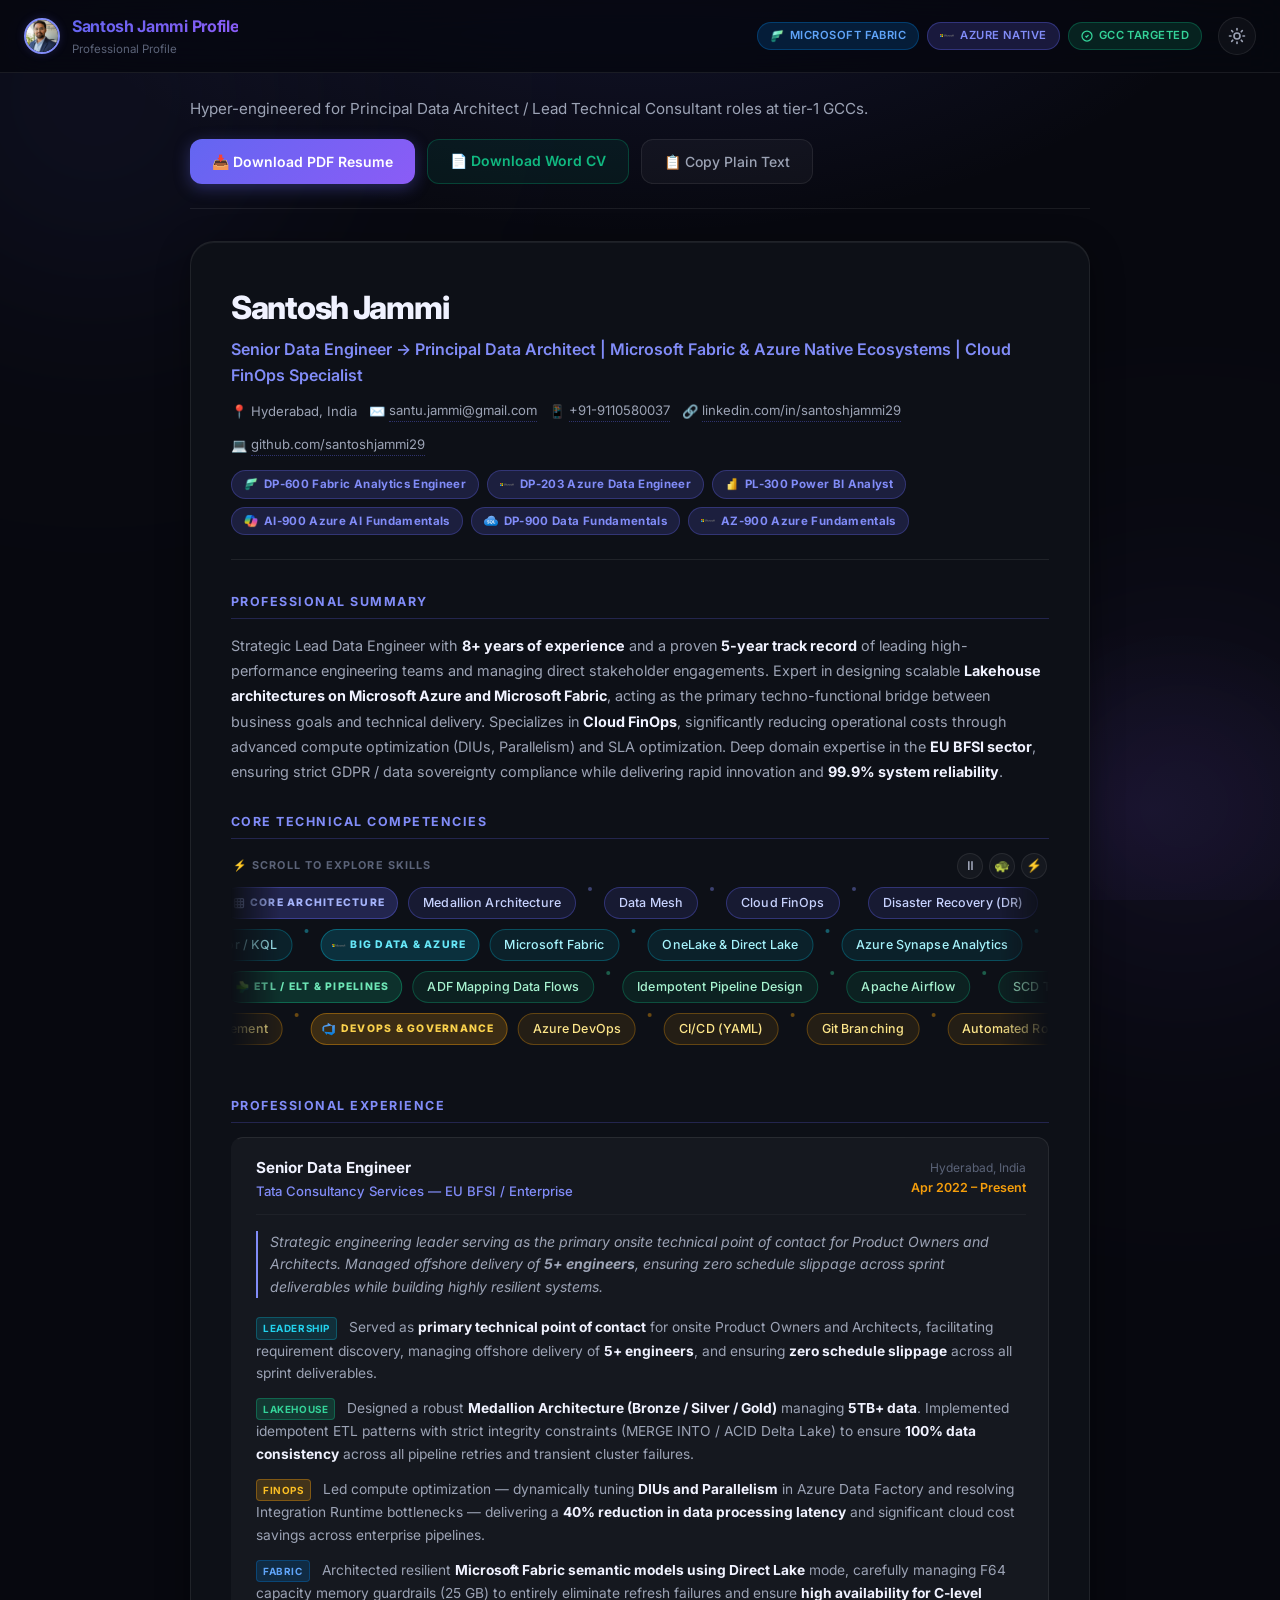
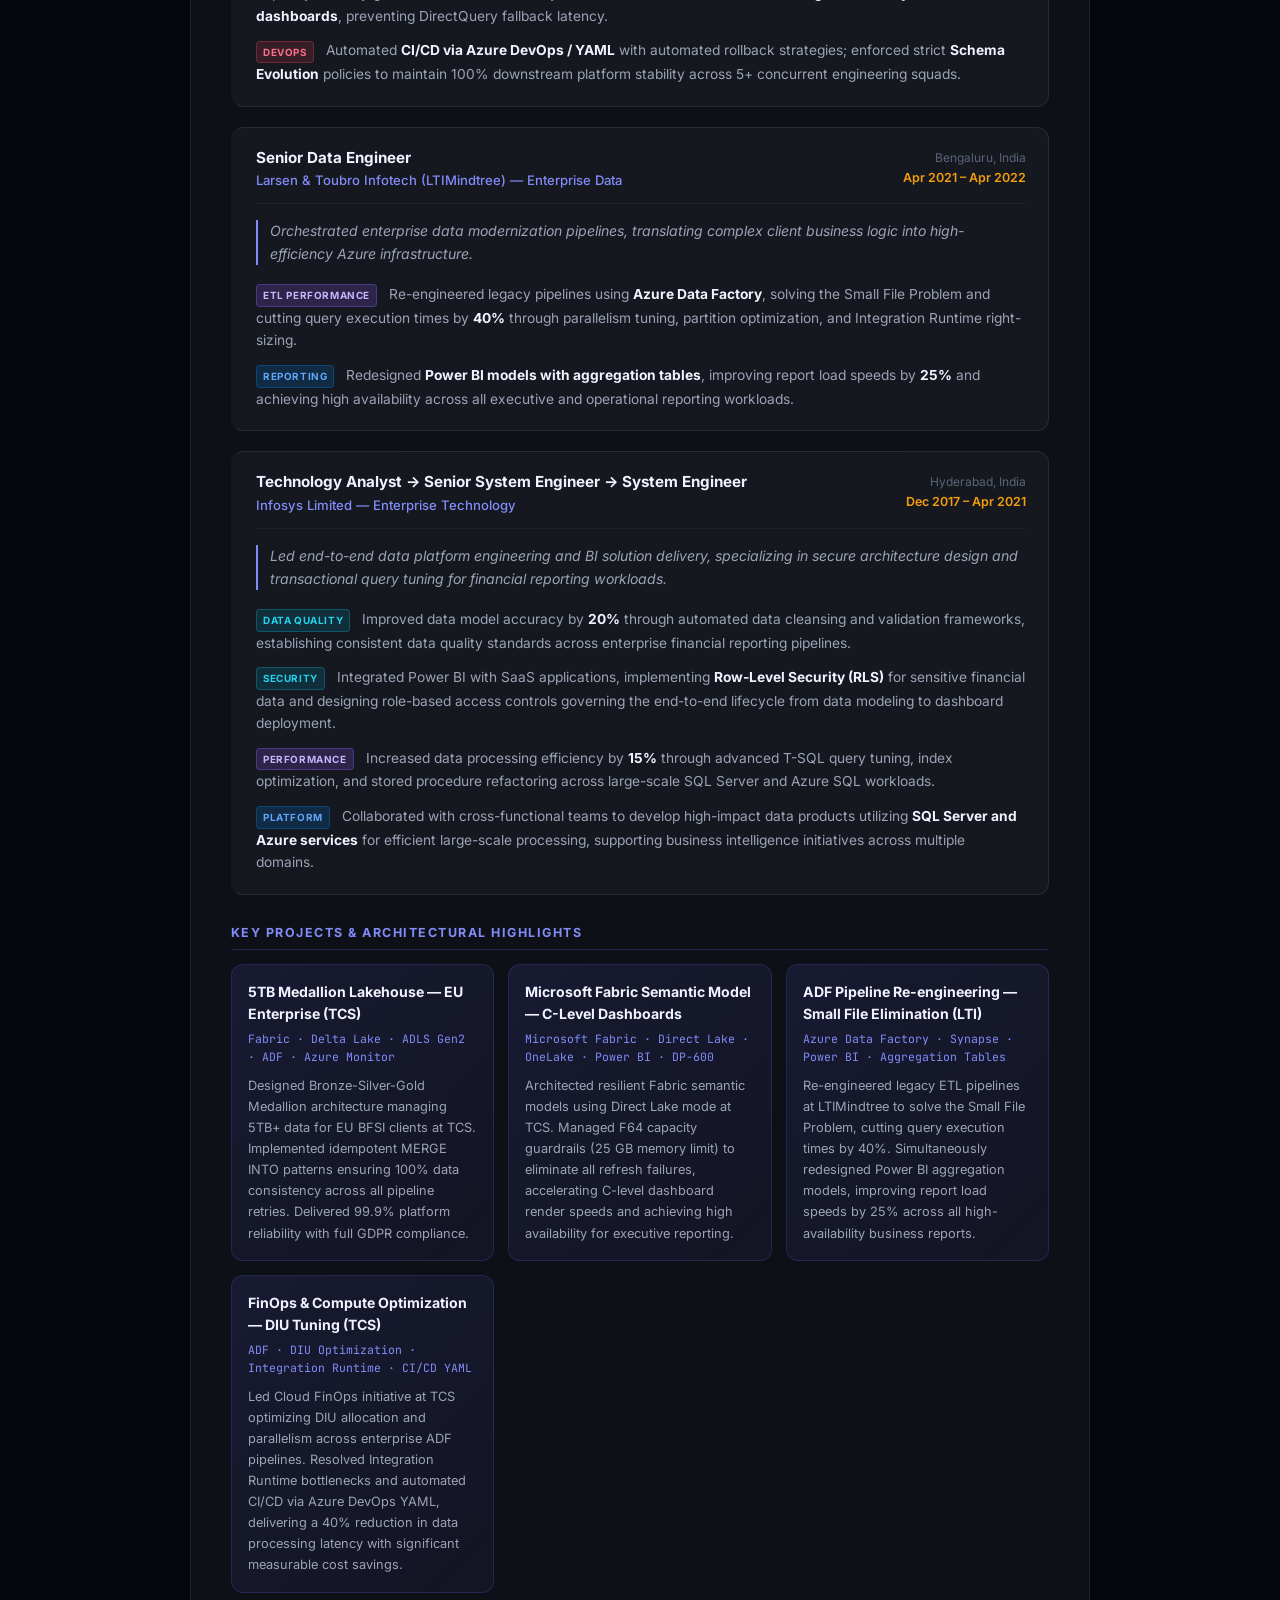
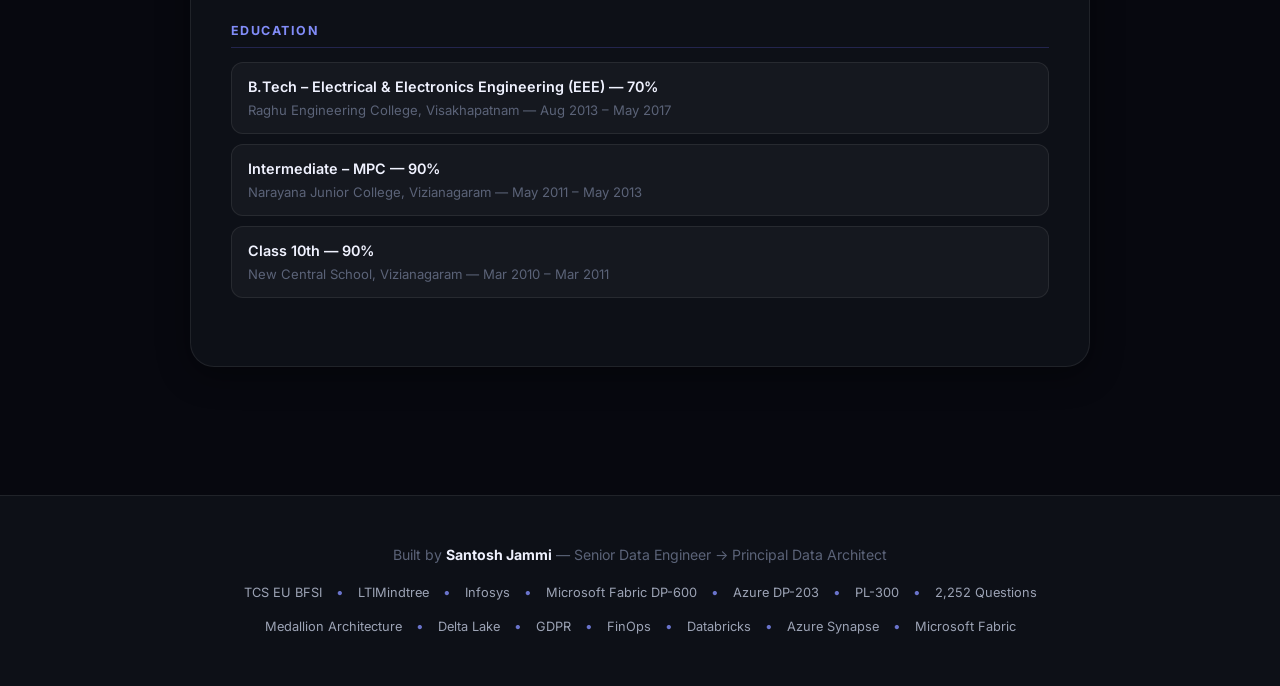
==== commit 1ad07774: "feat: optimize mobile sticky layout, fix tag selectors, and add global footer" ====
--- a/index.html
+++ b/index.html
@@ -62,50 +62,10 @@
     </div>
   </header>
 
-  <!-- ── NAV TABS ───────────────────────────────────────────────── -->
-  <nav class="tab-nav" role="tablist" aria-label="Toolkit sections">
-    <button class="tab-btn active" role="tab" aria-selected="true"  aria-controls="panel-resume"    id="tab-resume"    data-tab="resume">
-      <span class="tab-icon">
-        <svg viewBox="0 0 24 24"><path d="M15 2H6a2 2 0 0 0-2 2v16a2 2 0 0 0 2 2h12a2 2 0 0 0 2-2V7Z"/><path d="M14 2v4a2 2 0 0 0 2 2h4"/><path d="M10 9H8"/><path d="M16 13H8"/><path d="M16 17H8"/></svg>
-      </span> Resume
-    </button>
-    <button class="tab-btn" role="tab" aria-selected="false" aria-controls="panel-linkedin"  id="tab-linkedin"  data-tab="linkedin">
-      <span class="tab-icon">
-        <svg viewBox="0 0 24 24"><path d="M16 8a6 6 0 0 1 6 6v7h-4v-7a2 2 0 0 0-2-2 2 2 0 0 0-2 2v7h-4v-7a6 6 0 0 1 6-6z"/><rect x="2" y="9" width="4" height="12"/><circle cx="4" cy="4" r="2"/></svg>
-      </span> LinkedIn
-    </button>
-    <button class="tab-btn" role="tab" aria-selected="false" aria-controls="panel-naukri"    id="tab-naukri"    data-tab="naukri">
-      <span class="tab-icon">
-        <svg viewBox="0 0 24 24"><path d="M15 2H9a2 2 0 0 0-2 2v2H3a2 2 0 0 0-2 2v12a2 2 0 0 0 2 2h18a2 2 0 0 0 2-2V8a2 2 0 0 0-2-2h-4V4a2 2 0 0 0-2-2z"/><path d="M7 6h10"/><path d="M3 11h18"/></svg>
-      </span> Naukri Profile
-    </button>
-    <button class="tab-btn" role="tab" aria-selected="false" aria-controls="panel-companies" id="tab-companies" data-tab="companies">
-      <span class="tab-icon">
-        <svg viewBox="0 0 24 24"><rect x="4" y="2" width="16" height="20" rx="2" ry="2"/><line x1="9" y1="22" x2="9" y2="16"/><line x1="15" y1="22" x2="15" y2="16"/><line x1="9" y1="16" x2="15" y2="16"/><path d="M8 6h.01M16 6h.01M8 10h.01M16 10h.01M12 6h.01M12 10h.01M8 14h.01M16 14h.01M12 14h.01"/></svg>
-      </span> Target Companies
-    </button>
-    <button class="tab-btn" role="tab" aria-selected="false" aria-controls="panel-roadmap"   id="tab-roadmap"   data-tab="roadmap">
-      <span class="tab-icon">
-        <svg viewBox="0 0 24 24"><rect x="3" y="4" width="18" height="18" rx="2" ry="2"/><line x1="16" y1="2" x2="16" y2="6"/><line x1="8" y1="2" x2="8" y2="6"/><line x1="3" y1="10" x2="21" y2="10"/><path d="M9 16l2 2 4-4"/></svg>
-      </span> 30-Day Roadmap
-    </button>
-    <button class="tab-btn" role="tab" aria-selected="false" aria-controls="panel-interview" id="tab-interview" data-tab="interview">
-      <span class="tab-icon">
-        <svg viewBox="0 0 24 24"><circle cx="12" cy="12" r="10"/><circle cx="12" cy="12" r="6"/><circle cx="12" cy="12" r="2"/></svg>
-      </span> Interview Prep
-    </button>
-    <button class="tab-btn" role="tab" aria-selected="false" aria-controls="panel-ats"       id="tab-ats"       data-tab="ats">
-      <span class="tab-icon">
-        <svg viewBox="0 0 24 24"><path d="M21 2l-2 2m-7.61 7.61a5.5 5.5 0 1 1-7.778 7.778 5.5 5.5 0 0 1 7.777-7.777zm0 0L15.5 7.5m0 0l3 3L22 7l-3-3m-3.5 3.5L19 4"/></svg>
-      </span> ATS Keywords
-    </button>
-  </nav>
-
   <!-- ── MAIN CONTENT ───────────────────────────────────────────── -->
-  <main class="main-content">
-
-    <!-- ═══════════════════════════════════════════ RESUME PANEL -->
-    <section id="panel-resume" role="tabpanel" aria-labelledby="tab-resume" class="tab-panel active">
+  <main class="main-content" style="max-width: 950px; padding: 24px 16px 80px;">
+    
+        <section id="panel-resume" role="tabpanel" aria-labelledby="tab-resume" class="tab-panel active">
       <div class="resume-workspace">
         <div class="resume-left">
           <div class="panel-header">
@@ -503,692 +463,23 @@
 
     </div><!-- /.resume-workspace -->
   </section>
-
-    <!-- ═══════════════════════════════════════════ LINKEDIN PANEL -->
-    <section id="panel-linkedin" role="tabpanel" aria-labelledby="tab-linkedin" class="tab-panel" hidden>
-      <div class="panel-header">
-        <h1>LinkedIn Optimization Kit</h1>
-        <p class="panel-sub">Ready-to-paste headline options, About section, and 3 deep-technical authority posts. Click any section to copy it.</p>
-      </div>
-
-      <!-- Headlines -->
-      <div class="li-section">
-        <h2 class="li-section-title">🏷️ Headline Options</h2>
-        <div class="headline-cards">
-          <div class="headline-card recommended" onclick="copyText(this)" data-copy="Principal Data Architect | Microsoft Fabric & Azure Native Ecosystems | Cloud FinOps Specialist | DP-600 & DP-203 Certified | Designing 5TB+ Resilient Medallion Lakehouse Architectures for Global Enterprises">
-            <div class="card-label">⭐ Recommended — 211 chars</div>
-            <div class="headline-text">Principal Data Architect | Microsoft Fabric & Azure Native Ecosystems | Cloud FinOps Specialist | DP-600 & DP-203 Certified | Designing 5TB+ Resilient Medallion Lakehouse Architectures for Global Enterprises</div>
-            <div class="card-why">Best blend: seniority + technology keywords + quantifiable scale + certifications. Signals immediate readiness for enterprise roles.</div>
-            <div class="copy-hint">Click to copy</div>
-          </div>
-          <div class="headline-card" onclick="copyText(this)" data-copy="Lead Cloud Data Engineer | Azure Data Factory, Synapse & Microsoft Fabric | Driving Enterprise Cloud FinOps, Idempotent Pipeline Design & Scalable Databricks Orchestration | Open to Global Opportunities">
-            <div class="card-label">Option B — 208 chars</div>
-            <div class="headline-text">Lead Cloud Data Engineer | Azure Data Factory, Synapse & Microsoft Fabric | Driving Enterprise Cloud FinOps, Idempotent Pipeline Design & Scalable Databricks Orchestration | Open to Global Opportunities</div>
-            <div class="card-why">Targets hybrid ADF + Databricks recruiters. Explicitly states global availability.</div>
-            <div class="copy-hint">Click to copy</div>
-          </div>
-          <div class="headline-card" onclick="copyText(this)" data-copy="Senior Enterprise Data Architect | Microsoft Azure & Fabric Analytics Engineer (DP-600) | Transforming Legacy Platforms into High-Performance, AI-Ready Lakehouses | EU BFSI Data Governance & Compliance">
-            <div class="card-label">Option C — 207 chars</div>
-            <div class="headline-text">Senior Enterprise Data Architect | Microsoft Azure & Fabric Analytics Engineer (DP-600) | Transforming Legacy Platforms into High-Performance, AI-Ready Lakehouses | EU BFSI Data Governance & Compliance</div>
-            <div class="card-why">Appeals directly to banking & healthcare. Highlights governance, DP-600 cert, and EU BFSI compliance expertise.</div>
-            <div class="copy-hint">Click to copy</div>
-          </div>
-        </div>
-      </div>
-
-      <!-- About Section -->
-      <div class="li-section">
-        <h2 class="li-section-title">📝 About Section</h2>
-        <div class="copyable-block" id="about-block" onclick="copyBlock('about-block')">
-          <div class="copy-overlay">Click to copy</div>
-          <p>As a Principal Data Architect and Strategic Lead with over 8 years of dedicated experience in the Microsoft Azure native ecosystem, my expertise lies in designing and orchestrating planetary-scale data platforms that bridge complex business objectives with high-performance technical delivery.</p>
-          <br/>
-          <p>Holding advanced certifications across the Azure stack (DP-600 Fabric Analytics, DP-203 Azure Data Engineer, and PL-300 Power BI), I specialize in the modernization of legacy infrastructures into highly resilient Medallion Lakehouse architectures. My recent focus has been on driving Microsoft Fabric implementation — leveraging OneLake interoperability and Direct Lake semantic modeling — to eliminate data silos and accelerate executive decision-making.</p>
-          <br/>
-          <p>Furthermore, I bring a rigorous engineering mindset to Cloud FinOps, consistently reducing operational expenditures by optimizing Data Integration Units (DIUs) and cluster parallelism. Having successfully managed 5TB+ data ecosystems within strictly regulated EU BFSI environments, I am highly adept at enforcing GDPR compliance and data sovereignty.</p>
-          <br/>
-          <p>I am currently open to global remote contracts and international corporate sponsorships where I can lead cross-functional engineering squads and drive enterprise-wide data transformations.</p>
-          <br/>
-          <p>🔑 <strong>Core Focus:</strong> Microsoft Fabric | OneLake | Direct Lake | Delta Lake | Cloud FinOps | Medallion Architecture | Azure Data Factory | Databricks Unity Catalog | GDPR | Data Governance</p>
-        </div>
-      </div>
-
-      <!-- Posts -->
-      <div class="li-section">
-        <h2 class="li-section-title">📢 Authority Post Series</h2>
-
-        <div class="post-card">
-          <div class="post-meta">
-            <span class="post-number">Post A</span>
-            <span class="post-topic">Direct Lake Mode vs. Import vs. DirectQuery</span>
-            <button class="btn-copy-post" onclick="copyBlock('post-a')">Copy Post</button>
-          </div>
-          <div class="copyable-block" id="post-a">
-            <div class="copy-overlay">Click to copy</div>
-            <p>🚨 <strong>Your Power BI dashboard is lying to you — and it's costing your company thousands per month.</strong></p>
-            <br/>
-            <p>Here's a pattern I see repeatedly in Microsoft Fabric migrations:</p>
-            <p>Teams celebrate moving to Fabric, but the dashboards still feel slow. Here's why: they've silently fallen into <strong>DirectQuery Fallback</strong> — and they don't even know it.</p>
-            <br/>
-            <p><strong>A quick architecture breakdown:</strong></p>
-            <p>🔴 Import Mode → Fast queries, but data is duplicated and always stale by hours</p>
-            <p>🟡 DirectQuery → Always fresh, but every click translates to an expensive SQL round-trip against the MPP engine</p>
-            <p>🟢 Direct Lake → The breakthrough: loads Delta Parquet files DIRECTLY from OneLake into the Analysis Services memory. No duplication. Near-real-time freshness. Lightning speed.</p>
-            <br/>
-            <p><strong>But here's the architectural trap nobody talks about:</strong></p>
-            <p>An F64 Fabric SKU has a hard memory ceiling of 25 GB and a 1.5 billion row limit per table.</p>
-            <p>When your semantic model exceeds this threshold, Fabric tries to page data in and out of OneLake. When that fails, it silently falls back to DirectQuery — bypassing the entire in-memory advantage and hammering the SQL Analytics Endpoint.</p>
-            <p>Result? 45-second dashboard renders. Capacity spikes. Unhappy stakeholders.</p>
-            <br/>
-            <p><strong>The fix (from an architecture level):</strong></p>
-            <p>✅ Remove high-cardinality columns (transaction IDs, GUIDs) from the semantic model entirely</p>
-            <p>✅ Aggressively partition Delta tables to minimize per-query memory footprint</p>
-            <p>✅ Compact small Parquet files regularly using OPTIMIZE + VACUUM</p>
-            <p>✅ Temporarily disable DirectQuery fallback during testing to expose breaking queries explicitly</p>
-            <br/>
-            <p>The 25 GB guardrail is not a bug. It's a design constraint that rewards architecturally disciplined data engineers.</p>
-            <br/>
-            <p>Are you managing Fabric capacity limits in your organization? What's your optimization strategy?</p>
-            <br/>
-            <p>#MicrosoftFabric #DataArchitecture #DirectLake #PowerBI #CloudFinOps #DataEngineering #OneLake #AzureData</p>
-          </div>
-        </div>
-
-        <div class="post-card">
-          <div class="post-meta">
-            <span class="post-number">Post B</span>
-            <span class="post-topic">Cloud FinOps in Azure Data Factory — DIU Mathematics</span>
-            <button class="btn-copy-post" onclick="copyBlock('post-b')">Copy Post</button>
-          </div>
-          <div class="copyable-block" id="post-b">
-            <div class="copy-overlay">Click to copy</div>
-            <p>💸 <strong>I audited an ADF pipeline that was burning $4,200/month unnecessarily. Here's the exact fix — and the math behind it.</strong></p>
-            <br/>
-            <p>Most data engineers measure pipeline success by asking: "Did it run?"</p>
-            <p>Senior architects ask: "At what cost per byte did it run?"</p>
-            <br/>
-            <p>This distinction is worth 15–20 LPA at tier-1 GCCs.</p>
-            <br/>
-            <p><strong>First, understand the unit economics of ADF:</strong></p>
-            <p>A Data Integration Unit (DIU) is a composite measure of CPU + memory + network bandwidth.</p>
-            <p>Azure charges <strong>$0.25 per DIU-hour</strong> for copy activities.</p>
-            <br/>
-            <p><strong>The failure pattern I found:</strong></p>
-            <p>• Pipeline: 7-hour sequential run, fixed at 4 DIUs</p>
-            <p>• Cost: 4 DIUs × 7 hours × $0.25 = $7.00 per run</p>
-            <p>• Monthly (20 business days): $140/pipeline</p>
-            <p>• Scale to 30 such pipelines = $4,200/month — for a workload that could complete in 45 minutes.</p>
-            <br/>
-            <p><strong>The architectural fix:</strong></p>
-            <p>✅ Increase DIU allocation strategically (not blindly) to scale parallelism</p>
-            <p>✅ Define explicit parallel copy settings based on data payload characteristics</p>
-            <p>✅ Set Time-to-Live (TTL) on integration runtimes to prevent idle compute charges</p>
-            <p>✅ Implement dynamic DIU allocation via pipeline parameters — let payload SIZE drive DIU count, not gut instinct</p>
-            <br/>
-            <p><strong>After optimization:</strong></p>
-            <p>• Runtime: 45 minutes (down from 7 hours)</p>
-            <p>• Monthly cost per pipeline: ~$18</p>
-            <p>• Savings: ~83% reduction</p>
-            <br/>
-            <p>Cloud FinOps isn't about being cheap. It's about making infrastructure cost scale linearly with data volume — not exponentially with engineering laziness.</p>
-            <br/>
-            <p>What's your most impactful ADF optimization story? Drop it below 👇</p>
-            <br/>
-            <p>#AzureDataFactory #CloudFinOps #DataEngineering #ADF #MicrosoftAzure #DataArchitecture #CostOptimization #GCC</p>
-          </div>
-        </div>
-
-        <div class="post-card">
-          <div class="post-meta">
-            <span class="post-number">Post C</span>
-            <span class="post-topic">Idempotent Delta Lake MERGE INTO — Zero Duplicate Guarantee</span>
-            <button class="btn-copy-post" onclick="copyBlock('post-c')">Copy Post</button>
-          </div>
-          <div class="copyable-block" id="post-c">
-            <div class="copy-overlay">Click to copy</div>
-            <p>⚡ <strong>Your Spark pipeline WILL fail. The question is: will your data survive it?</strong></p>
-            <br/>
-            <p>In distributed systems, failure is not a possibility — it's a certainty.</p>
-            <p>The difference between a junior engineer and a Principal Architect is this:</p>
-            <p>Juniors write retry logic. Architects design systems that inherently cannot produce duplicate data, regardless of how many times they retry.</p>
-            <br/>
-            <p>This is called <strong>idempotency</strong>.</p>
-            <br/>
-            <p><strong>The legacy failure pattern (append-only pipelines):</strong></p>
-            <p>1. Spark node crashes mid-write at record #847,291</p>
-            <p>2. Pipeline auto-retries from the beginning</p>
-            <p>3. Records 1 through 847,290 are now duplicated in your staging table</p>
-            <p>4. Your C-suite revenue report now shows 2× the actual sales figures</p>
-            <p>5. You spend 3 days in a war room explaining why the data is wrong</p>
-            <br/>
-            <p><strong>The Delta Lake MERGE INTO solution:</strong></p>
-            <p>Instead of appending, you define the EXACT resolution logic:</p>
-            <br/>
-            <p><code>MERGE INTO target_table AS target</code></p>
-            <p><code>USING source_data AS source</code></p>
-            <p><code>ON target.record_id = source.record_id</code></p>
-            <p><code>WHEN MATCHED THEN UPDATE SET *</code></p>
-            <p><code>WHEN NOT MATCHED THEN INSERT *</code></p>
-            <br/>
-            <p>Run this 1 time or 100 times. The final state of the table is IDENTICAL.</p>
-            <br/>
-            <p><strong>Why this is guaranteed safe:</strong></p>
-            <p>Delta Lake enforces full ACID compliance via its transaction log (_delta_log).</p>
-            <p>A partially failed MERGE transaction is NEVER committed. The transaction log ensures atomicity — either the entire merge succeeds and is logged as a new commit, or the table state rolls back completely.</p>
-            <br/>
-            <p>This is not just a coding pattern. It's an architectural philosophy:</p>
-            <p>Stop handling errors. Start building systems that ignore them.</p>
-            <br/>
-            <p>Are you using idempotent MERGE patterns in your Medallion architecture? What's your MATCHED / NOT MATCHED strategy for SCD Type 2?</p>
-            <br/>
-            <p>#DeltaLake #DataEngineering #ApacheSpark #DataArchitecture #Databricks #MicrosoftFabric #ACID #MedallionArchitecture #DataQuality</p>
-          </div>
-        </div>
-      </div>
-    </section>
-
-    <!-- ═══════════════════════════════════════════ NAUKRI PANEL -->
-    <section id="panel-naukri" role="tabpanel" aria-labelledby="tab-naukri" class="tab-panel" hidden>
-      <div class="panel-header">
-        <h1>Naukri Profile Optimization Kit</h1>
-        <p class="panel-sub">Algorithmic hacks and optimized copy-paste content specifically designed to maximize visibility and profile score on India's primary recruitment portal.</p>
-      </div>
-
-      <!-- Resume Headline -->
-      <div class="li-section">
-        <h2 class="li-section-title">🏷️ Naukri Resume Headline</h2>
-        <p style="margin-bottom: 12px; font-size: 0.82rem; color: var(--text-secondary)">The resume headline is highly indexed by Naukri's search crawler. Choose one of these target-rich headlines:</p>
-        <div class="headline-cards">
-          <div class="headline-card recommended" onclick="copyText(this)" data-copy="Principal Data Architect | Lead Technical Consultant | 8+ Yrs | Microsoft Fabric (DP-600), Azure Data Factory, Databricks Unity Catalog, Cloud FinOps, Medallion Lakehouses, EU BFSI Security">
-            <div class="card-label">⭐ Recommended — 207 chars</div>
-            <div class="headline-text">Principal Data Architect | Lead Technical Consultant | 8+ Yrs | Microsoft Fabric (DP-600), Azure Data Factory, Databricks Unity Catalog, Cloud FinOps, Medallion Lakehouses, EU BFSI Security</div>
-            <div class="card-why">Best for Senior / Lead Architectural roles. Packed with high-value search tags that recruiters filter for.</div>
-            <div class="copy-hint">Click to copy</div>
-          </div>
-          <div class="headline-card" onclick="copyText(this)" data-copy="Lead Data Engineer | 8+ Yrs | Azure Data Factory, Databricks, PySpark, Microsoft Fabric | Cloud FinOps | Implementing Idempotent Delta Pipelines &amp; Large Scale Medallion Architectures">
-            <div class="card-label">Option B — 189 chars</div>
-            <div class="headline-text">Lead Data Engineer | 8+ Yrs | Azure Data Factory, Databricks, PySpark, Microsoft Fabric | Cloud FinOps | Implementing Idempotent Delta Pipelines &amp; Large Scale Medallion Architectures</div>
-            <div class="card-why">Focuses heavily on hands-on engineering scale, Spark, and data transformation pipeline delivery.</div>
-            <div class="copy-hint">Click to copy</div>
-          </div>
-        </div>
-      </div>
-
-      <!-- Key Skills Tags -->
-      <div class="li-section">
-        <h2 class="li-section-title">🔑 Naukri Key Skills (Algorithmic Tags)</h2>
-        <p style="margin-bottom: 16px; font-size: 0.82rem; color: var(--text-secondary)">Recruiters search Naukri by selecting exact tags. Ensure your profile has the maximum number of high-relevance tags (click to copy):</p>
-        
-        <div style="display: grid; grid-template-columns: repeat(auto-fit, minmax(280px, 1fr)); gap: 20px;">
-          <div style="background: var(--bg-card); border: 1px solid var(--border); padding: 18px; border-radius: var(--radius-lg);">
-            <div style="font-size: 0.85rem; font-weight: 700; color: var(--indigo-light); margin-bottom: 10px;">☁️ Core Platforms &amp; Storage</div>
-            <div class="ats-chips">
-              <span class="ats-chip" onclick="copyKeyword(this, 'Microsoft Fabric')">Microsoft Fabric</span>
-              <span class="ats-chip" onclick="copyKeyword(this, 'OneLake')">OneLake</span>
-              <span class="ats-chip" onclick="copyKeyword(this, 'Direct Lake')">Direct Lake</span>
-              <span class="ats-chip" onclick="copyKeyword(this, 'Delta Lake')">Delta Lake</span>
-              <span class="ats-chip" onclick="copyKeyword(this, 'Databricks')">Databricks</span>
-              <span class="ats-chip" onclick="copyKeyword(this, 'Unity Catalog')">Unity Catalog</span>
-              <span class="ats-chip" onclick="copyKeyword(this, 'Azure Data Factory')">Azure Data Factory</span>
-              <span class="ats-chip" onclick="copyKeyword(this, 'Azure Synapse')">Azure Synapse</span>
-              <span class="ats-chip" onclick="copyKeyword(this, 'ADLS Gen2')">ADLS Gen2</span>
-            </div>
-          </div>
-
-          <div style="background: var(--bg-card); border: 1px solid var(--border); padding: 18px; border-radius: var(--radius-lg);">
-            <div style="font-size: 0.85rem; font-weight: 700; color: var(--emerald); margin-bottom: 10px;">⚙️ Engineering &amp; Architecture</div>
-            <div class="ats-chips">
-              <span class="ats-chip" onclick="copyKeyword(this, 'PySpark')">PySpark</span>
-              <span class="ats-chip" onclick="copyKeyword(this, 'Medallion Architecture')">Medallion Architecture</span>
-              <span class="ats-chip" onclick="copyKeyword(this, 'Cloud FinOps')">Cloud FinOps</span>
-              <span class="ats-chip" onclick="copyKeyword(this, 'Idempotent Ingestion')">Idempotent Ingestion</span>
-              <span class="ats-chip" onclick="copyKeyword(this, 'SCD Type 2')">SCD Type 2</span>
-              <span class="ats-chip" onclick="copyKeyword(this, 'Data Mesh')">Data Mesh</span>
-              <span class="ats-chip" onclick="copyKeyword(this, 'Kimball Modeling')">Kimball Modeling</span>
-              <span class="ats-chip" onclick="copyKeyword(this, 'Data Vault 2.0')">Data Vault 2.0</span>
-              <span class="ats-chip" onclick="copyKeyword(this, 'Liquid Clustering')">Liquid Clustering</span>
-            </div>
-          </div>
-
-          <div style="background: var(--bg-card); border: 1px solid var(--border); padding: 18px; border-radius: var(--radius-lg);">
-            <div style="font-size: 0.85rem; font-weight: 700; color: var(--amber); margin-bottom: 10px;">🔐 DevOps, BI &amp; Security</div>
-            <div class="ats-chips">
-              <span class="ats-chip" onclick="copyKeyword(this, 'Azure DevOps')">Azure DevOps</span>
-              <span class="ats-chip" onclick="copyKeyword(this, 'CI/CD YAML Pipelines')">CI/CD YAML Pipelines</span>
-              <span class="ats-chip" onclick="copyKeyword(this, 'Row-Level Security')">Row-Level Security</span>
-              <span class="ats-chip" onclick="copyKeyword(this, 'GDPR Compliance')">GDPR Compliance</span>
-              <span class="ats-chip" onclick="copyKeyword(this, 'Power BI')">Power BI</span>
-              <span class="ats-chip" onclick="copyKeyword(this, 'Azure Key Vault')">Azure Key Vault</span>
-              <span class="ats-chip" onclick="copyKeyword(this, 'Schema Evolution')">Schema Evolution</span>
-            </div>
-          </div>
-        </div>
-      </div>
-
-      <!-- Profile Summary -->
-      <div class="li-section">
-        <h2 class="li-section-title">📝 Naukri Profile Summary</h2>
-        <p style="margin-bottom: 12px; font-size: 0.82rem; color: var(--text-secondary)">Paste this summary into your Naukri profile bio. It contains crucial density of target titles and technical keywords:</p>
-        <div class="copyable-block" id="naukri-summary-block" onclick="copyBlock('naukri-summary-block')">
-          <div class="copy-overlay">Click to copy</div>
-          <p>Strategic Lead Data Engineer &amp; Principal Data Architect with 8+ years of experience designing and managing planetary-scale data platform architectures within the Microsoft Azure native ecosystem. Expert in building highly resilient 5TB+ Medallion Lakehouses (Bronze-Silver-Gold) using Delta Lake, Databricks (Unity Catalog), and Microsoft Fabric (OneLake, Direct Lake).</p>
-          <br/>
-          <p>Specialist in Cloud FinOps, delivering up to 40% reduction in data processing latency and significant compute cost savings through Data Integration Unit (DIU) tuning and cluster parallelism optimization. Deep domain experience in the regulated EU BFSI sector, establishing strict GDPR data sovereignty, end-to-end data quality checks, and robust Row-Level Security (RLS) policies. Certified Fabric Analytics Engineer (DP-600), Azure Data Engineer (DP-203), and Power BI Analyst (PL-300).</p>
-        </div>
-      </div>
-
-      <!-- Profile Refresh Hacks -->
-      <div class="li-section">
-        <h2 class="li-section-title">💡 Naukri Algorithmic Visibility Hacks</h2>
-        <div style="display: grid; grid-template-columns: 1fr; gap: 12px;">
-          <div class="fabric-premium-explainer" style="background: rgba(99,102,241,0.06); border: 1px solid rgba(99,102,241,0.2); margin-top: 0;">
-            <div class="explainer-icon">⏰</div>
-            <div>
-              <strong>Daily Profile Refresh:</strong> The Naukri recruiter dashboard sorts candidate search queries strictly by the "Last Active" timestamp. To push your profile back to the top of recruiter searches, log in daily, make a tiny modification to your resume headline or profile summary (e.g., adding or removing a space), and save. This single action increases recruiter views by up to 5x.
-            </div>
-          </div>
-          <div class="fabric-premium-explainer" style="background: rgba(16,185,129,0.06); border: 1px solid rgba(16,185,129,0.2); margin-top: 0;">
-            <div class="explainer-icon">🎯</div>
-            <div>
-              <strong>Designation Alignment:</strong> Ensure your "Current Designation" is set to <strong>"Senior Data Engineer / Lead Technical Consultant"</strong> and your "Preferred Designation" explicitly lists <strong>"Principal Data Architect"</strong> and <strong>"Lead Data Engineer"</strong>. Recruiters search using target designations, so matching their exact search filters is essential.
-            </div>
-          </div>
-          <div class="fabric-premium-explainer" style="background: rgba(245,158,11,0.06); border: 1px solid rgba(245,158,11,0.2); margin-top: 0;">
-            <div class="explainer-icon">🎓</div>
-            <div>
-              <strong>Fill Out All Verification Steps:</strong> Profiles with 100% completion scores rank substantially higher. Link and verify your email, phone number, and upload an ATS-matching resume (matching the PDF version from this toolkit) so that Naukri's system indexes the resume document text for recruiters.
-            </div>
-          </div>
-        </div>
-      </div>
-    </section>
-
-    <!-- ════════════════════════════════════════ TARGET COMPANIES PANEL -->
-    <section id="panel-companies" role="tabpanel" aria-labelledby="tab-companies" class="tab-panel" hidden>
-      <div class="panel-header">
-        <h1>Tier-1 Target Companies</h1>
-        <p class="panel-sub">15 GCC organizations with confirmed large-scale Azure / Fabric investments. Prioritize by alignment to your domain expertise.</p>
-      </div>
-
-      <div class="comp-filters">
-        <button class="filter-btn active" data-filter="all">All (15)</button>
-        <button class="filter-btn" data-filter="bfsi">BFSI (5)</button>
-        <button class="filter-btn" data-filter="health">Healthcare (4)</button>
-        <button class="filter-btn" data-filter="tech">Tech / Cloud (3)</button>
-        <button class="filter-btn" data-filter="retail">Retail / Other (3)</button>
-      </div>
-
-      <div class="comp-grid" id="comp-grid">
-        <!-- Cards injected by JS -->
-      </div>
-
-      <div class="comp-summary">
-        <h2>Compensation Reality Check — The Fabric Premium</h2>
-        <div class="comp-table-wrap">
-          <table class="comp-table">
-            <thead>
-              <tr>
-                <th>Experience Level</th>
-                <th>Standard Azure / ADF (LPA)</th>
-                <th>Premium Fabric + Databricks (LPA)</th>
-                <th>Compensation Spike</th>
-              </tr>
-            </thead>
-            <tbody>
-              <tr>
-                <td>Mid-Level Engineer (3–5 yrs)</td>
-                <td>₹15 L – ₹20 L</td>
-                <td class="premium-cell">₹20 L – ₹28 L</td>
-                <td class="spike-cell">33% – 40%</td>
-              </tr>
-              <tr>
-                <td>Senior Engineer (5–8 yrs)</td>
-                <td>₹20 L – ₹25 L</td>
-                <td class="premium-cell">₹28 L – ₹38 L</td>
-                <td class="spike-cell">40% – 52%</td>
-              </tr>
-              <tr class="highlight-row">
-                <td><strong>Principal Architect (8–10+ yrs)</strong></td>
-                <td>₹25 L – ₹35 L</td>
-                <td class="premium-cell"><strong>₹40 L – ₹55 L+</strong></td>
-                <td class="spike-cell"><strong>42% – 60%</strong></td>
-              </tr>
-            </tbody>
-          </table>
-        </div>
-
-        <div class="fabric-premium-explainer">
-          <div class="explainer-icon">💡</div>
-          <div>
-            <strong>Why the Fabric Premium exists:</strong> An F64 capacity costs ~$8,409.60/month (pay-as-you-go). Exceeding the 25 GB Direct Lake memory limit triggers DirectQuery fallback, exponentially spiking compute costs and degrading dashboard performance. An architect who prevents this pays for themselves many times over.
-          </div>
-        </div>
-      </div>
-
-      <div class="intl-section">
-        <h2>International Recruitment Networks</h2>
-        <div class="intl-grid">
-          <div class="intl-card">
-            <div class="intl-name">Jefferson Frank</div>
-            <div class="intl-focus">Microsoft Azure & Cloud Architecture</div>
-            <div class="intl-detail">Global leader in specialized cloud recruitment. Manages lucrative remote/hybrid contracts — UK/EU engagements at £550–£700/day outside IR35.</div>
-          </div>
-          <div class="intl-card">
-            <div class="intl-name">Toptal</div>
-            <div class="intl-focus">Elite Freelance Engineering — Top 3%</div>
-            <div class="intl-detail">Rigorously vetted marketplace. Passing multi-stage technical screening unlocks premium international remote contracts with Fortune 500 companies.</div>
-          </div>
-          <div class="intl-card">
-            <div class="intl-name">VanHack</div>
-            <div class="intl-focus">Global Relocation & Visa Sponsorship</div>
-            <div class="intl-detail">Bridges global talent to Canada, EU, and US roles offering visa sponsorship (H-1B, TN, O-1A, E-3, EU Blue Card) or relocation assistance.</div>
-          </div>
-          <div class="intl-card">
-            <div class="intl-name">Relocate.me</div>
-            <div class="intl-focus">Curated EU/UK Relocation Opportunities</div>
-            <div class="intl-detail">Exclusively features jobs with verified visa sponsorship and relocation support. Eliminates friction of searching "willing to sponsor" keywords.</div>
-          </div>
-          <div class="intl-card">
-            <div class="intl-name">Arc.dev</div>
-            <div class="intl-focus">High-Paying Remote-First Placements</div>
-            <div class="intl-detail">Remote-first platform for senior engineers. Skill-based matching with robust legal structures for cross-border full-time employment pegged to USD/GBP.</div>
-          </div>
-        </div>
-      </div>
-    </section>
-
-    <!-- ══════════════════════════════════════════ 30-DAY ROADMAP PANEL -->
-    <section id="panel-roadmap" role="tabpanel" aria-labelledby="tab-roadmap" class="tab-panel" hidden>
-      <div class="panel-header">
-        <h1>30-Day Architectural Fluency Roadmap</h1>
-        <p class="panel-sub">Build an impenetrable Databricks and PySpark architectural foundation in 4 focused weeks. Designed to enable you to control system design interviews without daily scripting experience.</p>
-      </div>
-
-      <div class="roadmap-grid">
-        <div class="week-card week-1">
-          <div class="week-header">
-            <div class="week-badge">Week 1</div>
-            <div class="week-title">Unified Governance & Zero-Copy Architecture</div>
-            <div class="week-days">Days 1–7</div>
-          </div>
-          <div class="week-body">
-            <div class="focus-area">
-              <div class="focus-icon">🏛️</div>
-              <div>Master the <strong>Unity Catalog hierarchy</strong>: Metastore → Catalog → Schema → Table. Understand governance at each level.</div>
-            </div>
-            <div class="focus-area">
-              <div class="focus-icon">📦</div>
-              <div>Deep study: <strong>Managed Tables</strong> (data in UC root bucket) vs <strong>External Tables</strong> (data in existing ADLS Gen2 lakes) — their lifecycle, access control, and governance implications.</div>
-            </div>
-            <div class="focus-area">
-              <div class="focus-icon">🔐</div>
-              <div>Master the exact <strong>OAuth + Service Principal (SPN) handshake</strong> required to expose Databricks Delta tables to Fabric via OneLake ABFS shortcuts — without duplicating data.</div>
-            </div>
-            <div class="focus-area">
-              <div class="focus-icon">🔗</div>
-              <div>Configure <strong>Azure Key Vault Secret Scopes</strong> in Databricks to handle OAuth credentials. Practice the Storage Blob Data Contributor role assignment on ADLS Gen2.</div>
-            </div>
-            <div class="week-deliverable">
-              <strong>Week 1 Deliverable:</strong> You can explain zero-copy OneLake integration end-to-end including security handshake, without referring to notes.
-            </div>
-          </div>
-        </div>
-
-        <div class="week-card week-2">
-          <div class="week-header">
-            <div class="week-badge">Week 2</div>
-            <div class="week-title">The Optimization Engine: Liquid Clustering vs Z-Ordering</div>
-            <div class="week-days">Days 8–14</div>
-          </div>
-          <div class="week-body">
-            <div class="focus-area">
-              <div class="focus-icon">📐</div>
-              <div>Deconstruct <strong>Z-ordering (Z-curves)</strong>: why it requires a full-table rewrite on every OPTIMIZE run and how high cardinality and data skew cause write amplification at scale.</div>
-            </div>
-            <div class="focus-area">
-              <div class="focus-icon">🌊</div>
-              <div>Deep study: <strong>Liquid Clustering (Hilbert curves)</strong>. Understand why Hilbert curves provide tighter bounding boxes, better data skipping, and superior distance preservation between adjacent data points.</div>
-            </div>
-            <div class="focus-area">
-              <div class="focus-icon">⚡</div>
-              <div>Master the <strong>incremental clustering model</strong>: Liquid Clustering only re-clusters new unstable Z-cubes until they reach target size — leaving sealed historical Z-cubes completely untouched.</div>
-            </div>
-            <div class="focus-area">
-              <div class="focus-icon">🚫</div>
-              <div>Memorize why <strong>Z-ordering and Liquid Clustering are mutually exclusive</strong> technologies. Practice explaining this in a system design context.</div>
-            </div>
-            <div class="week-deliverable">
-              <strong>Week 2 Deliverable:</strong> Can explain why a 6-hour OPTIMIZE job should be replaced with Liquid Clustering, with specific DBU cost justification.
-            </div>
-          </div>
-        </div>
-
-        <div class="week-card week-3">
-          <div class="week-header">
-            <div class="week-badge">Week 3</div>
-            <div class="week-title">Resiliency & ACID Mechanics — Delta Transaction Logs</div>
-            <div class="week-days">Days 15–21</div>
-          </div>
-          <div class="week-body">
-            <div class="focus-area">
-              <div class="focus-icon">📁</div>
-              <div>Study the <strong>_delta_log directory</strong> structure: JSON commit files (individual transactions) and Parquet checkpoint files (periodic consolidated snapshots). Understand how they dictate the current state of a table.</div>
-            </div>
-            <div class="focus-area">
-              <div class="focus-icon">✍️</div>
-              <div>Master <strong>Copy-On-Write (CoW)</strong> mechanics during upserts: how Delta rewrites only affected Parquet files, enabling snapshot isolation for concurrent reads during write operations.</div>
-            </div>
-            <div class="focus-area">
-              <div class="focus-icon">⏰</div>
-              <div>Deep study: <strong>Time Travel</strong> using AS OF VERSION and AS OF TIMESTAMP. Practice design scenarios where time travel enables SCD Type 2 compliance and audit trail reconstruction.</div>
-            </div>
-            <div class="focus-area">
-              <div class="focus-icon">🔄</div>
-              <div>Formulate explanations on <strong>idempotent writes in Spark Structured Streaming</strong> — micro-batch checkpointing, MERGE INTO patterns, and exactly-once delivery guarantees using Delta's transaction log.</div>
-            </div>
-            <div class="week-deliverable">
-              <strong>Week 3 Deliverable:</strong> Can whiteboard the full ACID transaction lifecycle for a MERGE INTO operation, from commit initiation to _delta_log entry.
-            </div>
-          </div>
-        </div>
-
-        <div class="week-card week-4">
-          <div class="week-header">
-            <div class="week-badge">Week 4</div>
-            <div class="week-title">FinOps, Cluster Sizing & Execution Mechanics</div>
-            <div class="week-days">Days 22–30</div>
-          </div>
-          <div class="week-body">
-            <div class="focus-area">
-              <div class="focus-icon">🖥️</div>
-              <div>Differentiate <strong>Driver vs Worker nodes</strong>: Driver maintains SparkContext and translates code to logical plan. Workers execute tasks in parallel. Know when bottlenecks occur at each level.</div>
-            </div>
-            <div class="focus-area">
-              <div class="focus-icon">🧮</div>
-              <div>Know when to provision <strong>memory-optimized vs compute-optimized clusters</strong>: joins and aggregations → memory-optimized; CPU-intensive transformations → compute-optimized. Match workload profiles to cluster types.</div>
-            </div>
-            <div class="focus-area">
-              <div class="focus-icon">📈</div>
-              <div>Study <strong>Auto-scaling and Spot instances</strong> for ephemeral batch jobs. Understand the DBU cost implications, preemption risk, and when to use reserved vs spot capacity.</div>
-            </div>
-            <div class="focus-area">
-              <div class="focus-icon">💰</div>
-              <div>Master <strong>Databricks Unit (DBU) consumption governance</strong>: cluster policies, max DBU caps, job cluster vs all-purpose cluster economics, and photon engine cost-benefit trade-offs.</div>
-            </div>
-            <div class="week-deliverable">
-              <strong>Week 4 Deliverable:</strong> Can design a fully costed cluster architecture for a 5TB daily batch pipeline, justifying every resource allocation decision with DBU and cost estimates.
-            </div>
-          </div>
-        </div>
-      </div>
-    </section>
-
-    <!-- ════════════════════════════════════════ INTERVIEW PREP PANEL -->
-    <section id="panel-interview" role="tabpanel" aria-labelledby="tab-interview" class="tab-panel" hidden>
-      <div class="panel-header">
-        <h1>Interview Scenario Blueprints</h1>
-        <p class="panel-sub">Three high-stakes system design scenarios with complete model answers. Practice until these flow naturally in conversation.</p>
-      </div>
-
-      <div class="scenario-list">
-
-        <details class="scenario-card" open>
-          <summary class="scenario-summary">
-            <div class="scenario-num">Scenario 1</div>
-            <div class="scenario-title-wrap">
-              <div class="scenario-title">Fabric Migration & DirectQuery Fallback Crisis</div>
-              <div class="scenario-context">Most common at: Microsoft IDC, LTIMindtree, Tech Mahindra, Cognizant</div>
-            </div>
-            <div class="scenario-chevron">▼</div>
-          </summary>
-          <div class="scenario-body">
-            <div class="interview-q">
-              <span class="q-label">Q</span>
-              <div>"We are migrating our enterprise semantic models to Microsoft Fabric using an F64 capacity. Beta testing shows some filtered queries are taking 45 seconds, and capacity metrics show massive compute spikes. As the architect, how do you diagnose and resolve this?"</div>
-            </div>
-            <div class="interview-a">
-              <span class="a-label">A</span>
-              <div class="answer-text">
-                <p><strong>Immediate Diagnosis:</strong> This is a classic symptom of Direct Lake failing to load data into the Analysis Services memory, resulting in a <em>DirectQuery Fallback</em>.</p>
-                <div class="answer-key-facts">
-                  <div class="fact-chip">F64 = 25 GB max memory</div>
-                  <div class="fact-chip">F64 = 1.5B row limit/table</div>
-                  <div class="fact-chip">Fallback → SQL Analytics Endpoint</div>
-                  <div class="fact-chip">MPP ≠ real-time BI queries</div>
-                </div>
-                <p><strong>Root Cause Explanation:</strong> When the DAX query requires data exceeding the 25 GB threshold, the system attempts to page data in and out of OneLake. If paging fails and fallback is enabled, the query is offloaded to the Fabric SQL Analytics Endpoint. This MPP engine is optimized for batch processing, not instantaneous BI slice-and-dice operations — hence the 45-second latency and compute spikes.</p>
-                <p><strong>Architectural Fix — 4 Actions:</strong></p>
-                <ol>
-                  <li>Inspect Delta Parquet files for optimal compression. Apply OPTIMIZE + ZORDER on high-filter columns.</li>
-                  <li>Remove high-cardinality columns (unique transaction IDs, GUIDs) from the semantic model entirely — they exist in Delta but should not be modeled in the BI layer.</li>
-                  <li>Enforce strict partitioning strategies to collocate frequently queried data. Compact small files regularly to minimize memory footprint.</li>
-                  <li>Temporarily <strong>disable DirectQuery fallback</strong> at the dataset level during testing — this forces explicit failures, precisely identifying which queries break the 25 GB guardrail.</li>
-                </ol>
-              </div>
-            </div>
-          </div>
-        </details>
-
-        <details class="scenario-card">
-          <summary class="scenario-summary">
-            <div class="scenario-num">Scenario 2</div>
-            <div class="scenario-title-wrap">
-              <div class="scenario-title">Databricks vs Fabric — Zero-Copy Data Movement</div>
-              <div class="scenario-context">Most common at: JPMorgan Chase, Walmart, HSBC, UBS India</div>
-            </div>
-            <div class="scenario-chevron">▼</div>
-          </summary>
-          <div class="scenario-body">
-            <div class="interview-q">
-              <span class="q-label">Q</span>
-              <div>"We have petabytes of legacy data being continuously transformed by mature Databricks pipelines residing in ADLS Gen2. The business wants Power BI in Microsoft Fabric for reporting. How do you design the integration without rewriting our Databricks pipelines or duplicating data?"</div>
-            </div>
-            <div class="interview-a">
-              <span class="a-label">A</span>
-              <div class="answer-text">
-                <p><strong>Core Principle — Zero Data Movement:</strong> Rewriting mature Databricks pipelines is financially irresponsible, introduces massive operational risk, and degrades historical data fidelity. We use <em>Microsoft Fabric OneLake Shortcuts</em>.</p>
-                <div class="answer-key-facts">
-                  <div class="fact-chip">OneLake Shortcuts = logical links</div>
-                  <div class="fact-chip">Zero bytes moved</div>
-                  <div class="fact-chip">SPN + ABFS endpoint</div>
-                  <div class="fact-chip">Key Vault Secret Scope</div>
-                </div>
-                <p><strong>Precise Security Implementation:</strong></p>
-                <ol>
-                  <li>Register an <strong>Azure Service Principal (SPN)</strong> and assign it the <em>Storage Blob Data Contributor</em> role on the underlying ADLS Gen2 storage accounts.</li>
-                  <li>Within Databricks, configure <strong>Azure Key Vault via Secret Scopes</strong> to handle OAuth credentials securely — never hardcode credentials in notebooks.</li>
-                  <li>Create <strong>OneLake Shortcuts</strong> in Fabric pointing to the ADLS Gen2 ABFS endpoints. Fabric reads these Delta tables as if they were natively in OneLake — no data movement.</li>
-                  <li>Databricks continues processing using its optimized <strong>Photon engine</strong>. Fabric consumes the same Delta tables via Direct Lake for BI reporting. Two compute engines. One data copy.</li>
-                </ol>
-                <p><strong>Business Value Statement:</strong> This architecture eliminates storage duplication costs, preserves the $X million investment in mature Databricks pipelines, and delivers real-time Power BI reporting within 2 weeks — not 6 months of pipeline rewrites.</p>
-              </div>
-            </div>
-          </div>
-        </details>
-
-        <details class="scenario-card">
-          <summary class="scenario-summary">
-            <div class="scenario-num">Scenario 3</div>
-            <div class="scenario-title-wrap">
-              <div class="scenario-title">Delta Lake Performance Degradation — Z-Ordering to Liquid Clustering</div>
-              <div class="scenario-context">Most common at: Novartis, AstraZeneca, Walmart, Optum</div>
-            </div>
-            <div class="scenario-chevron">▼</div>
-          </summary>
-          <div class="scenario-body">
-            <div class="interview-q">
-              <span class="q-label">Q</span>
-              <div>"Our Spark jobs update a multi-terabyte Delta table daily. We use OPTIMIZE with Z-ordering for query speed, but the optimization job itself now takes 6 hours and costs a fortune. How do you re-architect this?"</div>
-            </div>
-            <div class="interview-a">
-              <span class="a-label">A</span>
-              <div class="answer-text">
-                <p><strong>Root Cause — Mathematical Flaw in Z-Ordering:</strong> Z-ordering uses multidimensional Z-curves to map multi-dimensional data into one dimension. Its fundamental flaw is that it requires a <strong>complete rewrite of the entire table's Z-cube structure</strong> every time OPTIMIZE runs — regardless of how little new data was added.</p>
-                <div class="answer-key-facts">
-                  <div class="fact-chip">Z-curves → full table rewrite</div>
-                  <div class="fact-chip">Hilbert curves → incremental only</div>
-                  <div class="fact-chip">Liquid → seals stable Z-cubes</div>
-                  <div class="fact-chip">Cannot mix Z-order + Liquid</div>
-                </div>
-                <p><strong>The Modern Standard — Liquid Clustering:</strong></p>
-                <ol>
-                  <li>Liquid Clustering uses <strong>Hilbert curves</strong> instead of Z-curves. Hilbert curves maintain a tighter bounding box around clustered data, preserving strict distance between adjacent points — superior data skipping.</li>
-                  <li>It is fundamentally <strong>incremental</strong>: it only clusters new data into unstable Z-cubes until they reach a target size limit. Previously sealed (stable) Z-cubes are completely untouched during future optimization runs.</li>
-                  <li>It handles <strong>data skew dynamically</strong> and allows concurrent read/write operations without table locks.</li>
-                </ol>
-                <p><strong>Business Impact Statement:</strong> Transitioning from Z-ordering to Liquid Clustering eliminates rewriting terabytes of static historical data daily. The 6-hour OPTIMIZE job becomes a sub-45-minute incremental operation. DBU consumption drops dramatically. Query performance improves due to tighter data locality. This single architectural change can save $15,000–$40,000/month in compute costs for a multi-terabyte production table.</p>
-              </div>
-            </div>
-          </div>
-        </details>
-
-      </div>
-
-      <!-- Bonus Q&A -->
-      <div class="bonus-qa">
-        <h2>Additional Common Questions</h2>
-        <div class="qa-grid">
-          <div class="qa-item">
-            <div class="qa-q">What is the difference between Managed and External tables in Unity Catalog?</div>
-            <div class="qa-a">Managed tables: Delta owns both metadata and data in UC's root storage bucket. Dropping the table deletes the data. External tables: UC owns only metadata; data lives in your ADLS Gen2. Dropping the table leaves the data intact. Use External for shared datasets consumed by multiple compute engines.</div>
-          </div>
-          <div class="qa-item">
-            <div class="qa-q">How do you handle schema evolution in a production Delta pipeline without breaking downstream consumers?</div>
-            <div class="qa-a">Enable schema evolution with mergeSchema option, but enforce schema contracts via CI/CD pipeline validation gates. Use Azure DevOps YAML to run schema diff checks before merging PRs. For breaking changes (column removal, type change), version the table and use Delta time travel to allow downstream consumers a migration window.</div>
-          </div>
-          <div class="qa-item">
-            <div class="qa-q">Explain OneLake's role in Microsoft Fabric's architecture.</div>
-            <div class="qa-a">OneLake is Fabric's single unified data lake — one tenant, one storage layer, built on Azure Data Lake Storage Gen2. Every Fabric workspace gets a dedicated portion. All Fabric workloads (Lakehouse, Warehouse, Real-Time Intelligence) read/write to OneLake natively. Shortcuts allow external data in ADLS Gen2, AWS S3, or GCS to appear in OneLake without data movement.</div>
-          </div>
-          <div class="qa-item">
-            <div class="qa-q">How do you implement Row-Level Security in Microsoft Fabric?</div>
-            <div class="qa-a">In Power BI / Fabric semantic models, define RLS roles using DAX filter expressions in the Model view. Assign Azure AD users or groups to roles. For warehouse-level security, use SQL GRANT/DENY with column-level permissions. For Lakehouse, enforce access control via OneLake ACLs backed by Entra ID. Always test with the "View as" feature before production deployment.</div>
-          </div>
-        </div>
-      </div>
-    </section>
-
-    <!-- ══════════════════════════════════════════ ATS KEYWORDS PANEL -->
-    <section id="panel-ats" role="tabpanel" aria-labelledby="tab-ats" class="tab-panel" hidden>
-      <div class="panel-header">
-        <h1>Elite ATS Keyword Arsenal</h1>
-        <p class="panel-sub">Every keyword below has been mapped to a specific ATS algorithmic signal. Click any chip to copy it. Use the copy-all button for each category.</p>
-      </div>
-
-      <div class="ats-categories" id="ats-categories">
-        <!-- Injected by JS -->
-      </div>
-
-      <div class="ats-checker">
-        <h2>Resume ATS Density Checker</h2>
-        <p>Paste your resume text below and see which high-value keywords are present vs missing.</p>
-        <textarea id="ats-input" class="ats-textarea" placeholder="Paste your resume text here..."></textarea>
-        <button class="btn-primary" onclick="checkATS()">Analyze ATS Coverage</button>
-        <div id="ats-results" class="ats-results" hidden></div>
-      </div>
-    </section>
-
+    
   </main>
+
+  <!-- ── FOOTER ─────────────────────────────────────────────────── -->
+  <footer class="site-footer">
+    <div class="footer-inner">
+      <p class="footer-row footer-built-by">
+        Built by <strong>Santosh Jammi</strong> — Senior Data Engineer &rarr; Principal Data Architect
+      </p>
+      <p class="footer-row">
+        TCS EU BFSI <span class="separator">•</span> LTIMindtree <span class="separator">•</span> Infosys <span class="separator">•</span> Microsoft Fabric DP-600 <span class="separator">•</span> Azure DP-203 <span class="separator">•</span> PL-300 <span class="separator">•</span> 2,252 Questions
+      </p>
+      <p class="footer-row">
+        Medallion Architecture <span class="separator">•</span> Delta Lake <span class="separator">•</span> GDPR <span class="separator">•</span> FinOps <span class="separator">•</span> Databricks <span class="separator">•</span> Azure Synapse <span class="separator">•</span> Microsoft Fabric
+      </p>
+    </div>
+  </footer>
 
   <!-- ── TOAST NOTIFICATION ─────────────────────────────────────── -->
   <div class="toast" id="toast" role="status" aria-live="polite"></div>
@@ -1198,30 +489,6 @@
     <svg xmlns="http://www.w3.org/2000/svg" width="20" height="20" viewBox="0 0 24 24" fill="none" stroke="currentColor" stroke-width="2.5" stroke-linecap="round" stroke-linejoin="round"><path d="m18 15-6-6-6 6"/></svg>
   </button>
 
-  <!-- ── FLOATING WORD CV DOWNLOAD ────────────────────────────── -->
-  <a id="download-cv-btn" href="Santosh_Jammi_CV.docx" download="Santosh_Jammi_CV.docx"
-     class="download-cv-fab" aria-label="Download Word CV" title="Download CV (.docx)">
-    <svg xmlns="http://www.w3.org/2000/svg" width="18" height="18" viewBox="0 0 24 24" fill="none"
-         stroke="currentColor" stroke-width="2.2" stroke-linecap="round" stroke-linejoin="round">
-      <path d="M14 2H6a2 2 0 0 0-2 2v16a2 2 0 0 0 2 2h12a2 2 0 0 0 2-2V8z"/>
-      <polyline points="14 2 14 8 20 8"/>
-      <line x1="12" y1="12" x2="12" y2="18"/>
-      <polyline points="9 15 12 18 15 15"/>
-    </svg>
-    <span>Download CV</span>
-  </a>
-
-  <!-- ── PRINT FRAME ────────────────────────────────────────────── -->
-  <div id="print-frame" hidden></div>
-
-  <!-- ── IMAGE LIGHTBOX ─────────────────────────────────────────── -->
-  <div id="image-lightbox" class="lightbox" aria-hidden="true" role="dialog" aria-label="Profile Image Lightbox">
-    <button class="lightbox-close" aria-label="Close lightbox">&times;</button>
-    <div class="lightbox-content">
-      <img src="images/profile-logo.jpg" alt="Santosh Jammi Full Profile" />
-    </div>
-  </div>
-
   <script src="app.js"></script>
 </body>
 </html>
--- a/style.css
+++ b/style.css
@@ -1628,6 +1628,49 @@
   white-space: nowrap;
 }
 .toast.show { transform: translateX(-50%) translateY(0); opacity: 1; }
+
+/* ── SITE FOOTER ────────────────────────────────────────────── */
+.site-footer {
+  border-top: 1px solid var(--border);
+  padding: 48px 24px;
+  background: var(--bg-surface);
+  text-align: center;
+  margin-top: 48px;
+  position: relative;
+  z-index: 10;
+}
+.footer-inner {
+  max-width: 1200px;
+  margin: 0 auto;
+  display: flex;
+  flex-direction: column;
+  gap: 12px;
+}
+.footer-row {
+  margin: 0;
+  font-size: 0.8rem;
+  line-height: 1.6;
+  color: var(--text-secondary);
+}
+.footer-built-by {
+  font-size: 0.88rem;
+  color: var(--text-muted);
+  margin-bottom: 4px;
+}
+.footer-built-by strong {
+  color: var(--text-primary);
+  font-weight: 700;
+}
+.footer-row span.separator {
+  color: var(--indigo-light);
+  margin: 0 10px;
+  opacity: 0.8;
+  font-size: 0.85rem;
+  user-select: none;
+}
+:root[data-theme="light"] .site-footer {
+  background: rgba(241, 245, 249, 0.5);
+}
 
 /* ── PRINT STYLES ────────────────────────────────────────────── */
 @media print {
@@ -1647,10 +1690,10 @@
     padding: 0 !important;
   }
 
-  /* Hide headers, tabs, actions, and tickers */
+  /* Hide headers, tabs, actions, tickers, and footer */
   .site-header, .tab-nav, .panel-header, .action-bar, .copy-hint, .copy-overlay,
   .ticker-outer, .ticker-controls, .ticker-drag-hint, .skills-ticker-wrap, .resume-nav, .toast,
-  .resume-right, .pdf-mobile-fallback {
+  .resume-right, .pdf-mobile-fallback, .site-footer {
     display: none !important;
   }
 
@@ -1888,8 +1931,8 @@
   .logo-sub { display: none; }
   .logo-icon { width: 28px; height: 28px; border-width: 1.5px; }
 
-  .tab-nav { padding: 4px; gap: 2px; top: 54px; margin: 12px auto; max-width: 92%; }
-  .tab-btn { padding: 6px 10px; font-size: 0.72rem; }
+  .tab-nav { padding: 4px; gap: 2px; top: 0 !important; margin: 12px auto; max-width: 95%; flex-wrap: nowrap; overflow-x: auto; }
+  .tab-btn { padding: 6px 10px; font-size: 0.72rem; flex-shrink: 0; }
   .tab-icon { display: none; }
 
   .main-content { padding: 14px 10px 60px; }
@@ -1899,15 +1942,15 @@
   .resume-doc { padding: 16px 12px; border-radius: var(--radius-lg); }
   .resume-name { font-size: 1.25rem; }
   .resume-title-line { font-size: 0.78rem; }
-  .resume-contacts { gap: 6px; font-size: 0.72rem; flex-direction: column; }
+  .resume-contacts { gap: 6px 10px; font-size: 0.72rem; justify-content: center; flex-wrap: wrap; }
   .cert-strip { gap: 4px; }
   .cert-badge { font-size: 0.62rem; padding: 2px 7px; }
 
-  .job-header { flex-direction: column; gap: 8px; }
-  .job-meta { text-align: left; }
+  .job-header { flex-direction: column; gap: 6px; }
+  .job-meta { text-align: left; white-space: normal; }
   .job-title { font-size: 0.85rem; }
-  .job-bullets li { display: flex; flex-direction: column; align-items: flex-start; gap: 4px; font-size: 0.78rem; }
-  .bullet-tag { width: auto; align-self: flex-start; margin-top: 0; font-size: 0.58rem; padding: 1px 5px; }
+  .job-para { font-size: 0.78rem; line-height: 1.5; }
+  .para-tag { font-size: 0.54rem; padding: 1px 4px; margin-right: 4px; border-radius: 3px; }
 
   .ticker-chip { font-size: 0.7rem; padding: 4px 10px; }
   .ticker-label { font-size: 0.58rem; padding: 4px 8px; }
@@ -1930,8 +1973,8 @@
   .header-badges { display: none; }
   .logo-sub { display: none; }
 
-  .tab-nav { top: 58px; padding: 4px; margin: 14px auto; max-width: 92%; }
-  .tab-btn { padding: 7px 12px; font-size: 0.76rem; }
+  .tab-nav { top: 0 !important; padding: 4px; margin: 14px auto; max-width: 95%; flex-wrap: nowrap; overflow-x: auto; }
+  .tab-btn { padding: 7px 12px; font-size: 0.76rem; flex-shrink: 0; }
 
   .main-content { padding: 18px 14px 64px; }
   .panel-header h1 { font-size: 1.4rem; }
@@ -1939,12 +1982,15 @@
   .resume-doc { padding: 20px 16px; }
   .resume-name { font-size: 1.4rem; }
   .resume-title-line { font-size: 0.82rem; }
-  .resume-contacts { flex-direction: column; gap: 5px; font-size: 0.76rem; }
-
-  .job-header { flex-direction: column; gap: 8px; }
-  .job-meta { text-align: left; }
-  .job-bullets li { display: flex; flex-direction: column; align-items: flex-start; gap: 4px; font-size: 0.8rem; }
-  .bullet-tag { width: auto; align-self: flex-start; margin-top: 0; }
+  .resume-contacts { gap: 6px 12px; font-size: 0.76rem; justify-content: center; flex-wrap: wrap; }
+
+  .job-header { flex-direction: column; gap: 6px; }
+  .job-meta { text-align: left; white-space: normal; }
+  .job-para { font-size: 0.8rem; line-height: 1.5; }
+  .para-tag { font-size: 0.56rem; padding: 1px 4px; margin-right: 4px; border-radius: 3px; }
+
+  .ticker-chip { font-size: 0.7rem; padding: 4px 10px; }
+  .ticker-label { font-size: 0.58rem; padding: 4px 8px; }
 
   .projects-grid { grid-template-columns: 1fr; }
   .comp-grid { grid-template-columns: 1fr; }
@@ -1968,20 +2014,23 @@
   .header-badges { gap: 5px; }
   .logo-sub { display: none; }
 
-  .tab-nav { top: 60px; padding: 5px; margin: 16px auto; max-width: 94%; }
-  .tab-btn { padding: 7px 14px; font-size: 0.8rem; }
+  .tab-nav { top: 0 !important; padding: 5px; margin: 16px auto; max-width: 95%; flex-wrap: nowrap; overflow-x: auto; }
+  .tab-btn { padding: 7px 14px; font-size: 0.8rem; flex-shrink: 0; }
 
   .main-content { padding: 24px 18px 72px; }
   .panel-header h1 { font-size: 1.6rem; }
 
   .resume-doc { padding: 28px 20px; }
   .resume-name { font-size: 1.6rem; }
-  .resume-contacts { flex-wrap: wrap; gap: 8px; font-size: 0.78rem; }
+  .resume-contacts { flex-wrap: wrap; gap: 8px 14px; font-size: 0.78rem; justify-content: center; }
 
   .job-header { flex-direction: column; gap: 8px; }
-  .job-meta { text-align: left; }
-  .job-bullets li { display: flex; flex-direction: column; align-items: flex-start; gap: 4px; }
-  .bullet-tag { width: auto; align-self: flex-start; margin-top: 0; }
+  .job-meta { text-align: left; white-space: normal; }
+  .job-para { font-size: 0.82rem; }
+  .para-tag { font-size: 0.58rem; padding: 1px 5px; margin-right: 6px; }
+
+  .ticker-chip { font-size: 0.72rem; padding: 4px 10px; }
+  .ticker-label { font-size: 0.6rem; padding: 4px 8px; }
 
   .projects-grid { grid-template-columns: 1fr; }
   .comp-grid { grid-template-columns: 1fr; }
@@ -1989,7 +2038,7 @@
   .qa-grid { grid-template-columns: 1fr; }
   .intl-grid { grid-template-columns: repeat(2, 1fr); }
 
-  .comp-filters { flex-wrap: wrap; }
+  .comp-filters { flex-wrap: wrap; justify-content: center; gap: 6px; }
   .scenario-summary { flex-wrap: wrap; }
   .ats-cat-header { flex-wrap: wrap; gap: 8px; }
   .ats-cat-signal { max-width: 100%; text-align: left; }
@@ -2000,9 +2049,12 @@
   .header-inner { padding: 12px 20px; }
   .main-content { padding: 28px 20px 80px; }
 
+  .tab-nav { top: 0 !important; flex-wrap: nowrap; overflow-x: auto; max-width: 95%; }
+  .tab-btn { flex-shrink: 0; }
+
   .resume-doc { padding: 32px 28px; max-width: 100%; }
   .resume-name { font-size: 1.75rem; }
-  .resume-contacts { flex-wrap: wrap; gap: 10px; }
+  .resume-contacts { flex-wrap: wrap; gap: 8px 16px; justify-content: center; }
 
   .projects-grid { grid-template-columns: repeat(2, 1fr); }
   .comp-grid { grid-template-columns: repeat(2, 1fr); }
@@ -2011,6 +2063,13 @@
   .intl-grid { grid-template-columns: repeat(2, 1fr); }
 
   .scenario-summary { flex-wrap: wrap; }
+}
+
+/* ── Mobile Layout Fixes (Stops Header Overlaps) ─────────────── */
+@media (max-width: 1023px) {
+  .site-header {
+    position: relative !important;
+  }
 }
 
 /* ── xl: laptop (1024–1279px) ───────────────────────────────── */
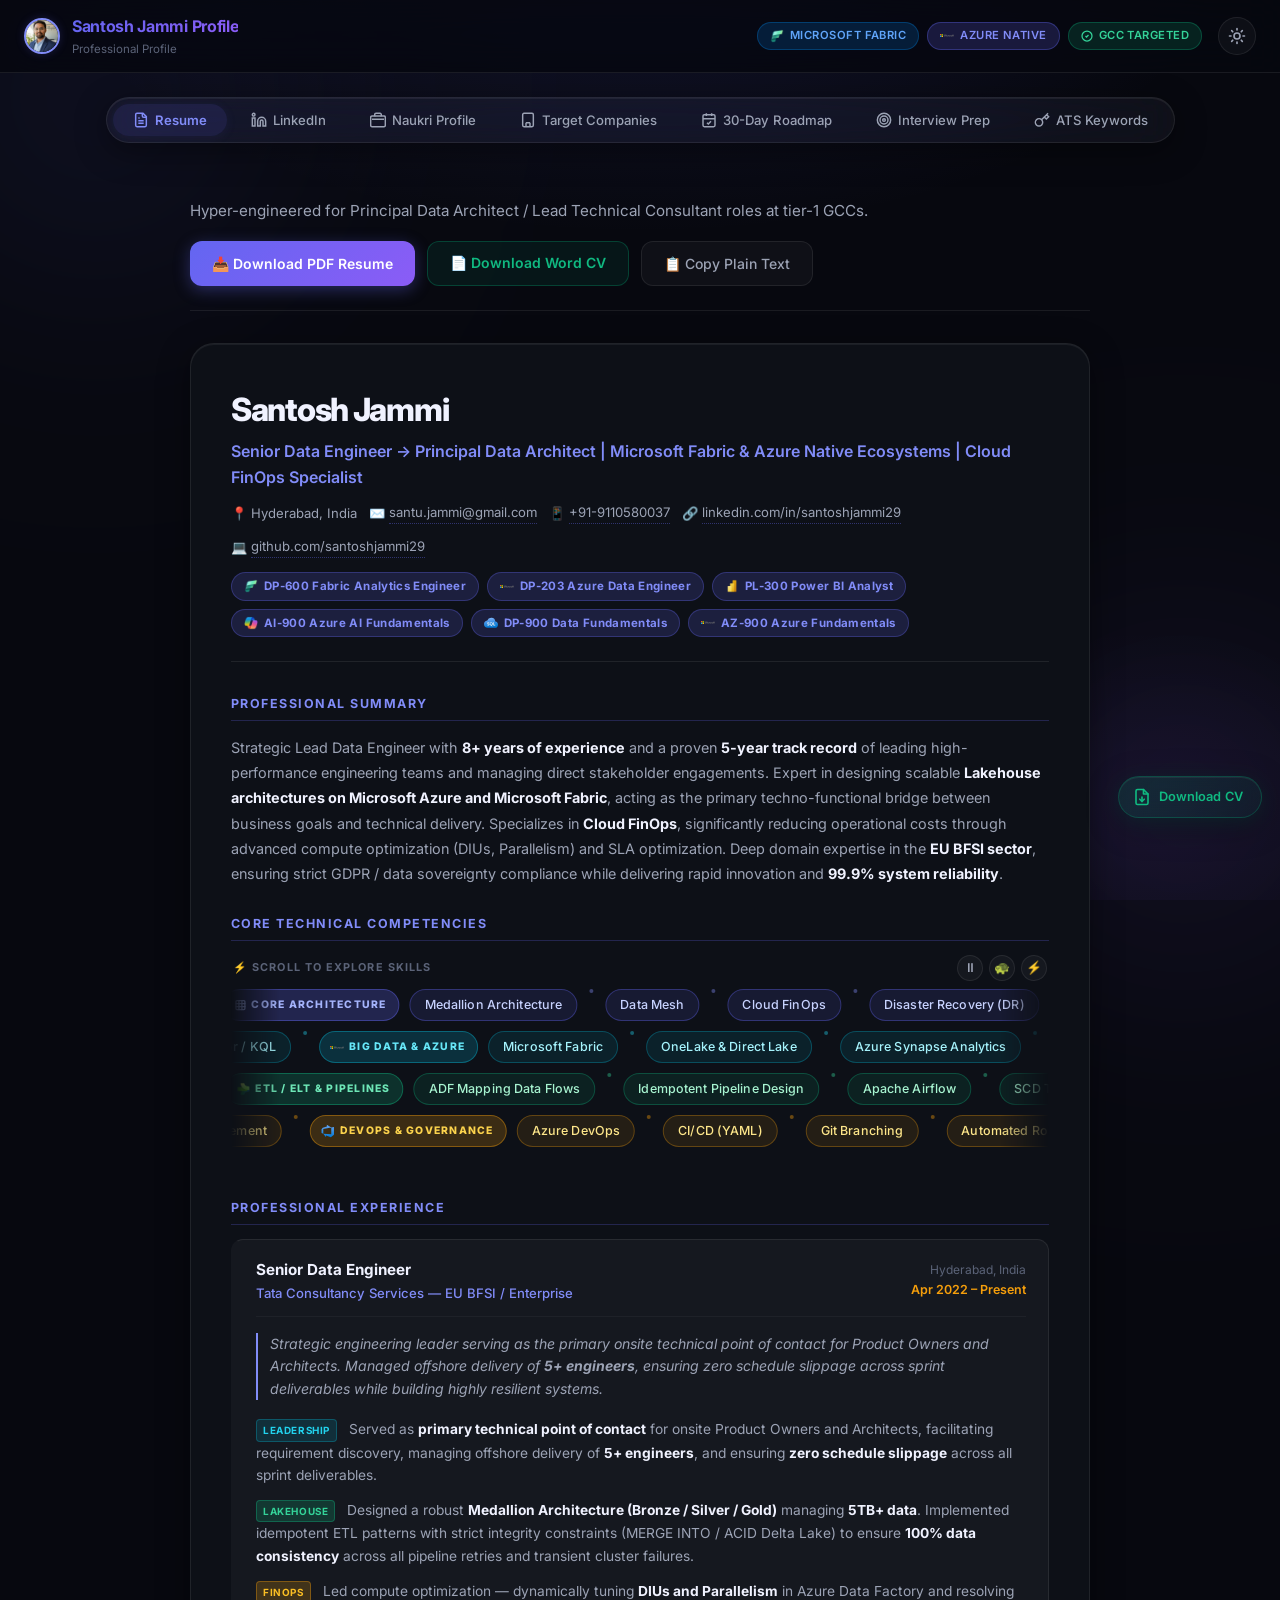
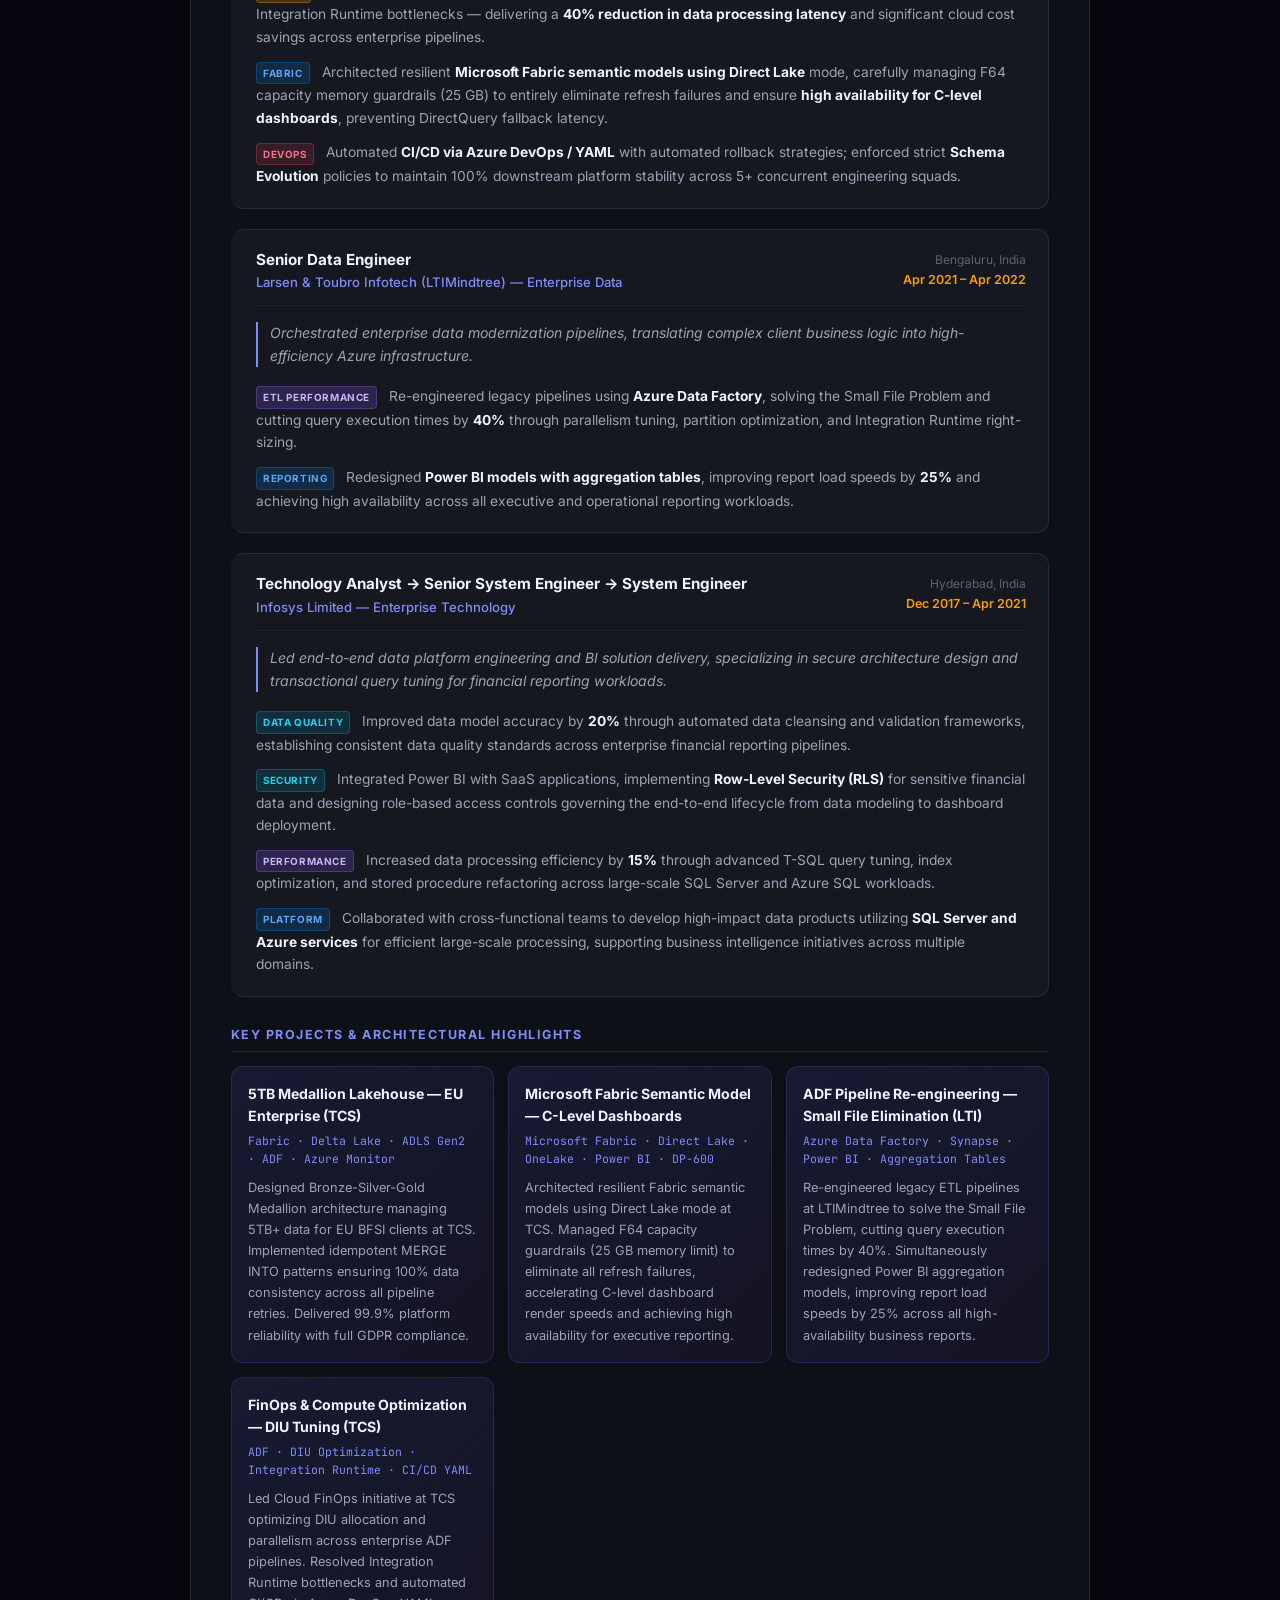
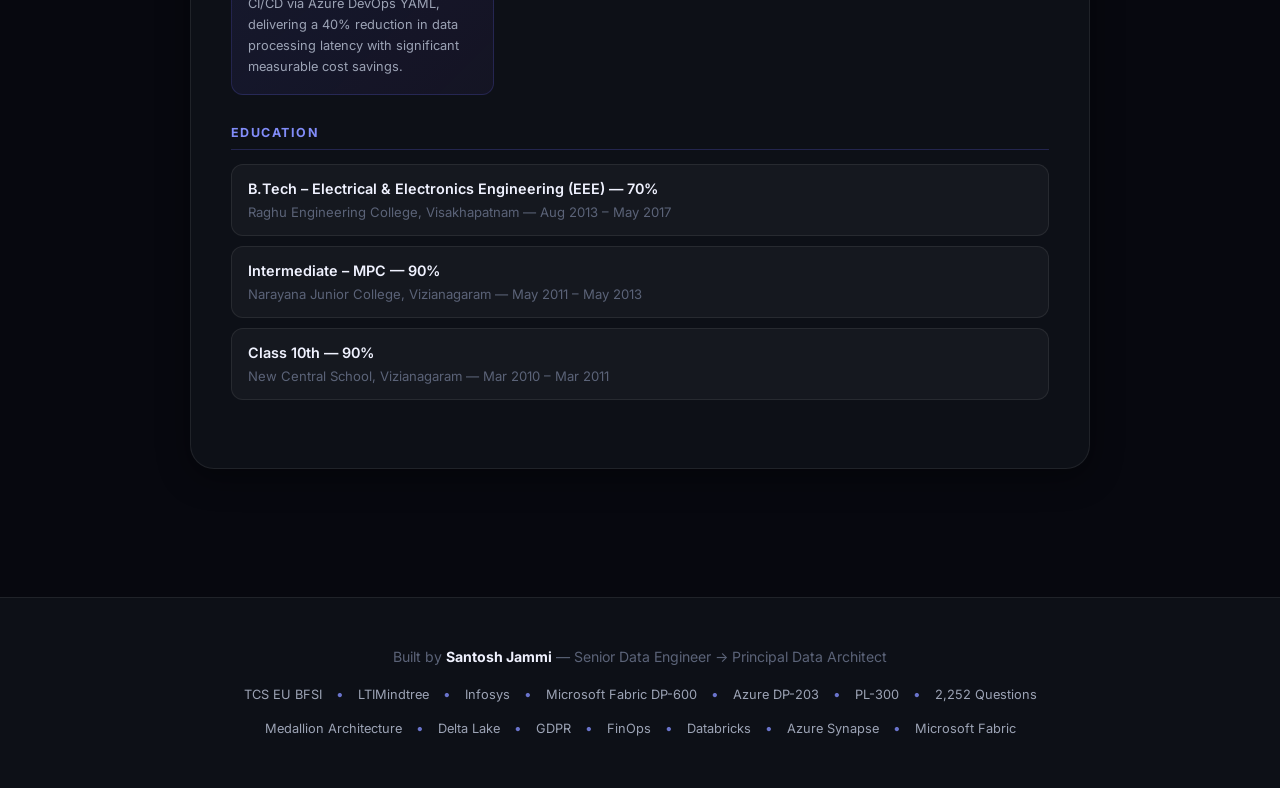
==== commit 0759f1f8: "feat: optimize mobile sticky layout, fix tag selectors, and add global footer" ====
--- a/index.html
+++ b/index.html
@@ -62,10 +62,50 @@
     </div>
   </header>
 
+  <!-- ── NAV TABS ───────────────────────────────────────────────── -->
+  <nav class="tab-nav" role="tablist" aria-label="Toolkit sections">
+    <button class="tab-btn active" role="tab" aria-selected="true"  aria-controls="panel-resume"    id="tab-resume"    data-tab="resume">
+      <span class="tab-icon">
+        <svg viewBox="0 0 24 24"><path d="M15 2H6a2 2 0 0 0-2 2v16a2 2 0 0 0 2 2h12a2 2 0 0 0 2-2V7Z"/><path d="M14 2v4a2 2 0 0 0 2 2h4"/><path d="M10 9H8"/><path d="M16 13H8"/><path d="M16 17H8"/></svg>
+      </span> Resume
+    </button>
+    <button class="tab-btn" role="tab" aria-selected="false" aria-controls="panel-linkedin"  id="tab-linkedin"  data-tab="linkedin">
+      <span class="tab-icon">
+        <svg viewBox="0 0 24 24"><path d="M16 8a6 6 0 0 1 6 6v7h-4v-7a2 2 0 0 0-2-2 2 2 0 0 0-2 2v7h-4v-7a6 6 0 0 1 6-6z"/><rect x="2" y="9" width="4" height="12"/><circle cx="4" cy="4" r="2"/></svg>
+      </span> LinkedIn
+    </button>
+    <button class="tab-btn" role="tab" aria-selected="false" aria-controls="panel-naukri"    id="tab-naukri"    data-tab="naukri">
+      <span class="tab-icon">
+        <svg viewBox="0 0 24 24"><path d="M15 2H9a2 2 0 0 0-2 2v2H3a2 2 0 0 0-2 2v12a2 2 0 0 0 2 2h18a2 2 0 0 0 2-2V8a2 2 0 0 0-2-2h-4V4a2 2 0 0 0-2-2z"/><path d="M7 6h10"/><path d="M3 11h18"/></svg>
+      </span> Naukri Profile
+    </button>
+    <button class="tab-btn" role="tab" aria-selected="false" aria-controls="panel-companies" id="tab-companies" data-tab="companies">
+      <span class="tab-icon">
+        <svg viewBox="0 0 24 24"><rect x="4" y="2" width="16" height="20" rx="2" ry="2"/><line x1="9" y1="22" x2="9" y2="16"/><line x1="15" y1="22" x2="15" y2="16"/><line x1="9" y1="16" x2="15" y2="16"/><path d="M8 6h.01M16 6h.01M8 10h.01M16 10h.01M12 6h.01M12 10h.01M8 14h.01M16 14h.01M12 14h.01"/></svg>
+      </span> Target Companies
+    </button>
+    <button class="tab-btn" role="tab" aria-selected="false" aria-controls="panel-roadmap"   id="tab-roadmap"   data-tab="roadmap">
+      <span class="tab-icon">
+        <svg viewBox="0 0 24 24"><rect x="3" y="4" width="18" height="18" rx="2" ry="2"/><line x1="16" y1="2" x2="16" y2="6"/><line x1="8" y1="2" x2="8" y2="6"/><line x1="3" y1="10" x2="21" y2="10"/><path d="M9 16l2 2 4-4"/></svg>
+      </span> 30-Day Roadmap
+    </button>
+    <button class="tab-btn" role="tab" aria-selected="false" aria-controls="panel-interview" id="tab-interview" data-tab="interview">
+      <span class="tab-icon">
+        <svg viewBox="0 0 24 24"><circle cx="12" cy="12" r="10"/><circle cx="12" cy="12" r="6"/><circle cx="12" cy="12" r="2"/></svg>
+      </span> Interview Prep
+    </button>
+    <button class="tab-btn" role="tab" aria-selected="false" aria-controls="panel-ats"       id="tab-ats"       data-tab="ats">
+      <span class="tab-icon">
+        <svg viewBox="0 0 24 24"><path d="M21 2l-2 2m-7.61 7.61a5.5 5.5 0 1 1-7.778 7.778 5.5 5.5 0 0 1 7.777-7.777zm0 0L15.5 7.5m0 0l3 3L22 7l-3-3m-3.5 3.5L19 4"/></svg>
+      </span> ATS Keywords
+    </button>
+  </nav>
+
   <!-- ── MAIN CONTENT ───────────────────────────────────────────── -->
-  <main class="main-content" style="max-width: 950px; padding: 24px 16px 80px;">
-    
-        <section id="panel-resume" role="tabpanel" aria-labelledby="tab-resume" class="tab-panel active">
+  <main class="main-content">
+
+    <!-- ═══════════════════════════════════════════ RESUME PANEL -->
+    <section id="panel-resume" role="tabpanel" aria-labelledby="tab-resume" class="tab-panel active">
       <div class="resume-workspace">
         <div class="resume-left">
           <div class="panel-header">
@@ -463,7 +503,691 @@
 
     </div><!-- /.resume-workspace -->
   </section>
-    
+
+    <!-- ═══════════════════════════════════════════ LINKEDIN PANEL -->
+    <section id="panel-linkedin" role="tabpanel" aria-labelledby="tab-linkedin" class="tab-panel" hidden>
+      <div class="panel-header">
+        <h1>LinkedIn Optimization Kit</h1>
+        <p class="panel-sub">Ready-to-paste headline options, About section, and 3 deep-technical authority posts. Click any section to copy it.</p>
+      </div>
+
+      <!-- Headlines -->
+      <div class="li-section">
+        <h2 class="li-section-title">🏷️ Headline Options</h2>
+        <div class="headline-cards">
+          <div class="headline-card recommended" onclick="copyText(this)" data-copy="Principal Data Architect | Microsoft Fabric & Azure Native Ecosystems | Cloud FinOps Specialist | DP-600 & DP-203 Certified | Designing 5TB+ Resilient Medallion Lakehouse Architectures for Global Enterprises">
+            <div class="card-label">⭐ Recommended — 211 chars</div>
+            <div class="headline-text">Principal Data Architect | Microsoft Fabric & Azure Native Ecosystems | Cloud FinOps Specialist | DP-600 & DP-203 Certified | Designing 5TB+ Resilient Medallion Lakehouse Architectures for Global Enterprises</div>
+            <div class="card-why">Best blend: seniority + technology keywords + quantifiable scale + certifications. Signals immediate readiness for enterprise roles.</div>
+            <div class="copy-hint">Click to copy</div>
+          </div>
+          <div class="headline-card" onclick="copyText(this)" data-copy="Lead Cloud Data Engineer | Azure Data Factory, Synapse & Microsoft Fabric | Driving Enterprise Cloud FinOps, Idempotent Pipeline Design & Scalable Databricks Orchestration | Open to Global Opportunities">
+            <div class="card-label">Option B — 208 chars</div>
+            <div class="headline-text">Lead Cloud Data Engineer | Azure Data Factory, Synapse & Microsoft Fabric | Driving Enterprise Cloud FinOps, Idempotent Pipeline Design & Scalable Databricks Orchestration | Open to Global Opportunities</div>
+            <div class="card-why">Targets hybrid ADF + Databricks recruiters. Explicitly states global availability.</div>
+            <div class="copy-hint">Click to copy</div>
+          </div>
+          <div class="headline-card" onclick="copyText(this)" data-copy="Senior Enterprise Data Architect | Microsoft Azure & Fabric Analytics Engineer (DP-600) | Transforming Legacy Platforms into High-Performance, AI-Ready Lakehouses | EU BFSI Data Governance & Compliance">
+            <div class="card-label">Option C — 207 chars</div>
+            <div class="headline-text">Senior Enterprise Data Architect | Microsoft Azure & Fabric Analytics Engineer (DP-600) | Transforming Legacy Platforms into High-Performance, AI-Ready Lakehouses | EU BFSI Data Governance & Compliance</div>
+            <div class="card-why">Appeals directly to banking & healthcare. Highlights governance, DP-600 cert, and EU BFSI compliance expertise.</div>
+            <div class="copy-hint">Click to copy</div>
+          </div>
+        </div>
+      </div>
+
+      <!-- About Section -->
+      <div class="li-section">
+        <h2 class="li-section-title">📝 About Section</h2>
+        <div class="copyable-block" id="about-block" onclick="copyBlock('about-block')">
+          <div class="copy-overlay">Click to copy</div>
+          <p>As a Principal Data Architect and Strategic Lead with over 8 years of dedicated experience in the Microsoft Azure native ecosystem, my expertise lies in designing and orchestrating planetary-scale data platforms that bridge complex business objectives with high-performance technical delivery.</p>
+          <br/>
+          <p>Holding advanced certifications across the Azure stack (DP-600 Fabric Analytics, DP-203 Azure Data Engineer, and PL-300 Power BI), I specialize in the modernization of legacy infrastructures into highly resilient Medallion Lakehouse architectures. My recent focus has been on driving Microsoft Fabric implementation — leveraging OneLake interoperability and Direct Lake semantic modeling — to eliminate data silos and accelerate executive decision-making.</p>
+          <br/>
+          <p>Furthermore, I bring a rigorous engineering mindset to Cloud FinOps, consistently reducing operational expenditures by optimizing Data Integration Units (DIUs) and cluster parallelism. Having successfully managed 5TB+ data ecosystems within strictly regulated EU BFSI environments, I am highly adept at enforcing GDPR compliance and data sovereignty.</p>
+          <br/>
+          <p>I am currently open to global remote contracts and international corporate sponsorships where I can lead cross-functional engineering squads and drive enterprise-wide data transformations.</p>
+          <br/>
+          <p>🔑 <strong>Core Focus:</strong> Microsoft Fabric | OneLake | Direct Lake | Delta Lake | Cloud FinOps | Medallion Architecture | Azure Data Factory | Databricks Unity Catalog | GDPR | Data Governance</p>
+        </div>
+      </div>
+
+      <!-- Posts -->
+      <div class="li-section">
+        <h2 class="li-section-title">📢 Authority Post Series</h2>
+
+        <div class="post-card">
+          <div class="post-meta">
+            <span class="post-number">Post A</span>
+            <span class="post-topic">Direct Lake Mode vs. Import vs. DirectQuery</span>
+            <button class="btn-copy-post" onclick="copyBlock('post-a')">Copy Post</button>
+          </div>
+          <div class="copyable-block" id="post-a">
+            <div class="copy-overlay">Click to copy</div>
+            <p>🚨 <strong>Your Power BI dashboard is lying to you — and it's costing your company thousands per month.</strong></p>
+            <br/>
+            <p>Here's a pattern I see repeatedly in Microsoft Fabric migrations:</p>
+            <p>Teams celebrate moving to Fabric, but the dashboards still feel slow. Here's why: they've silently fallen into <strong>DirectQuery Fallback</strong> — and they don't even know it.</p>
+            <br/>
+            <p><strong>A quick architecture breakdown:</strong></p>
+            <p>🔴 Import Mode → Fast queries, but data is duplicated and always stale by hours</p>
+            <p>🟡 DirectQuery → Always fresh, but every click translates to an expensive SQL round-trip against the MPP engine</p>
+            <p>🟢 Direct Lake → The breakthrough: loads Delta Parquet files DIRECTLY from OneLake into the Analysis Services memory. No duplication. Near-real-time freshness. Lightning speed.</p>
+            <br/>
+            <p><strong>But here's the architectural trap nobody talks about:</strong></p>
+            <p>An F64 Fabric SKU has a hard memory ceiling of 25 GB and a 1.5 billion row limit per table.</p>
+            <p>When your semantic model exceeds this threshold, Fabric tries to page data in and out of OneLake. When that fails, it silently falls back to DirectQuery — bypassing the entire in-memory advantage and hammering the SQL Analytics Endpoint.</p>
+            <p>Result? 45-second dashboard renders. Capacity spikes. Unhappy stakeholders.</p>
+            <br/>
+            <p><strong>The fix (from an architecture level):</strong></p>
+            <p>✅ Remove high-cardinality columns (transaction IDs, GUIDs) from the semantic model entirely</p>
+            <p>✅ Aggressively partition Delta tables to minimize per-query memory footprint</p>
+            <p>✅ Compact small Parquet files regularly using OPTIMIZE + VACUUM</p>
+            <p>✅ Temporarily disable DirectQuery fallback during testing to expose breaking queries explicitly</p>
+            <br/>
+            <p>The 25 GB guardrail is not a bug. It's a design constraint that rewards architecturally disciplined data engineers.</p>
+            <br/>
+            <p>Are you managing Fabric capacity limits in your organization? What's your optimization strategy?</p>
+            <br/>
+            <p>#MicrosoftFabric #DataArchitecture #DirectLake #PowerBI #CloudFinOps #DataEngineering #OneLake #AzureData</p>
+          </div>
+        </div>
+
+        <div class="post-card">
+          <div class="post-meta">
+            <span class="post-number">Post B</span>
+            <span class="post-topic">Cloud FinOps in Azure Data Factory — DIU Mathematics</span>
+            <button class="btn-copy-post" onclick="copyBlock('post-b')">Copy Post</button>
+          </div>
+          <div class="copyable-block" id="post-b">
+            <div class="copy-overlay">Click to copy</div>
+            <p>💸 <strong>I audited an ADF pipeline that was burning $4,200/month unnecessarily. Here's the exact fix — and the math behind it.</strong></p>
+            <br/>
+            <p>Most data engineers measure pipeline success by asking: "Did it run?"</p>
+            <p>Senior architects ask: "At what cost per byte did it run?"</p>
+            <br/>
+            <p>This distinction is worth 15–20 LPA at tier-1 GCCs.</p>
+            <br/>
+            <p><strong>First, understand the unit economics of ADF:</strong></p>
+            <p>A Data Integration Unit (DIU) is a composite measure of CPU + memory + network bandwidth.</p>
+            <p>Azure charges <strong>$0.25 per DIU-hour</strong> for copy activities.</p>
+            <br/>
+            <p><strong>The failure pattern I found:</strong></p>
+            <p>• Pipeline: 7-hour sequential run, fixed at 4 DIUs</p>
+            <p>• Cost: 4 DIUs × 7 hours × $0.25 = $7.00 per run</p>
+            <p>• Monthly (20 business days): $140/pipeline</p>
+            <p>• Scale to 30 such pipelines = $4,200/month — for a workload that could complete in 45 minutes.</p>
+            <br/>
+            <p><strong>The architectural fix:</strong></p>
+            <p>✅ Increase DIU allocation strategically (not blindly) to scale parallelism</p>
+            <p>✅ Define explicit parallel copy settings based on data payload characteristics</p>
+            <p>✅ Set Time-to-Live (TTL) on integration runtimes to prevent idle compute charges</p>
+            <p>✅ Implement dynamic DIU allocation via pipeline parameters — let payload SIZE drive DIU count, not gut instinct</p>
+            <br/>
+            <p><strong>After optimization:</strong></p>
+            <p>• Runtime: 45 minutes (down from 7 hours)</p>
+            <p>• Monthly cost per pipeline: ~$18</p>
+            <p>• Savings: ~83% reduction</p>
+            <br/>
+            <p>Cloud FinOps isn't about being cheap. It's about making infrastructure cost scale linearly with data volume — not exponentially with engineering laziness.</p>
+            <br/>
+            <p>What's your most impactful ADF optimization story? Drop it below 👇</p>
+            <br/>
+            <p>#AzureDataFactory #CloudFinOps #DataEngineering #ADF #MicrosoftAzure #DataArchitecture #CostOptimization #GCC</p>
+          </div>
+        </div>
+
+        <div class="post-card">
+          <div class="post-meta">
+            <span class="post-number">Post C</span>
+            <span class="post-topic">Idempotent Delta Lake MERGE INTO — Zero Duplicate Guarantee</span>
+            <button class="btn-copy-post" onclick="copyBlock('post-c')">Copy Post</button>
+          </div>
+          <div class="copyable-block" id="post-c">
+            <div class="copy-overlay">Click to copy</div>
+            <p>⚡ <strong>Your Spark pipeline WILL fail. The question is: will your data survive it?</strong></p>
+            <br/>
+            <p>In distributed systems, failure is not a possibility — it's a certainty.</p>
+            <p>The difference between a junior engineer and a Principal Architect is this:</p>
+            <p>Juniors write retry logic. Architects design systems that inherently cannot produce duplicate data, regardless of how many times they retry.</p>
+            <br/>
+            <p>This is called <strong>idempotency</strong>.</p>
+            <br/>
+            <p><strong>The legacy failure pattern (append-only pipelines):</strong></p>
+            <p>1. Spark node crashes mid-write at record #847,291</p>
+            <p>2. Pipeline auto-retries from the beginning</p>
+            <p>3. Records 1 through 847,290 are now duplicated in your staging table</p>
+            <p>4. Your C-suite revenue report now shows 2× the actual sales figures</p>
+            <p>5. You spend 3 days in a war room explaining why the data is wrong</p>
+            <br/>
+            <p><strong>The Delta Lake MERGE INTO solution:</strong></p>
+            <p>Instead of appending, you define the EXACT resolution logic:</p>
+            <br/>
+            <p><code>MERGE INTO target_table AS target</code></p>
+            <p><code>USING source_data AS source</code></p>
+            <p><code>ON target.record_id = source.record_id</code></p>
+            <p><code>WHEN MATCHED THEN UPDATE SET *</code></p>
+            <p><code>WHEN NOT MATCHED THEN INSERT *</code></p>
+            <br/>
+            <p>Run this 1 time or 100 times. The final state of the table is IDENTICAL.</p>
+            <br/>
+            <p><strong>Why this is guaranteed safe:</strong></p>
+            <p>Delta Lake enforces full ACID compliance via its transaction log (_delta_log).</p>
+            <p>A partially failed MERGE transaction is NEVER committed. The transaction log ensures atomicity — either the entire merge succeeds and is logged as a new commit, or the table state rolls back completely.</p>
+            <br/>
+            <p>This is not just a coding pattern. It's an architectural philosophy:</p>
+            <p>Stop handling errors. Start building systems that ignore them.</p>
+            <br/>
+            <p>Are you using idempotent MERGE patterns in your Medallion architecture? What's your MATCHED / NOT MATCHED strategy for SCD Type 2?</p>
+            <br/>
+            <p>#DeltaLake #DataEngineering #ApacheSpark #DataArchitecture #Databricks #MicrosoftFabric #ACID #MedallionArchitecture #DataQuality</p>
+          </div>
+        </div>
+      </div>
+    </section>
+
+    <!-- ═══════════════════════════════════════════ NAUKRI PANEL -->
+    <section id="panel-naukri" role="tabpanel" aria-labelledby="tab-naukri" class="tab-panel" hidden>
+      <div class="panel-header">
+        <h1>Naukri Profile Optimization Kit</h1>
+        <p class="panel-sub">Algorithmic hacks and optimized copy-paste content specifically designed to maximize visibility and profile score on India's primary recruitment portal.</p>
+      </div>
+
+      <!-- Resume Headline -->
+      <div class="li-section">
+        <h2 class="li-section-title">🏷️ Naukri Resume Headline</h2>
+        <p style="margin-bottom: 12px; font-size: 0.82rem; color: var(--text-secondary)">The resume headline is highly indexed by Naukri's search crawler. Choose one of these target-rich headlines:</p>
+        <div class="headline-cards">
+          <div class="headline-card recommended" onclick="copyText(this)" data-copy="Principal Data Architect | Lead Technical Consultant | 8+ Yrs | Microsoft Fabric (DP-600), Azure Data Factory, Databricks Unity Catalog, Cloud FinOps, Medallion Lakehouses, EU BFSI Security">
+            <div class="card-label">⭐ Recommended — 207 chars</div>
+            <div class="headline-text">Principal Data Architect | Lead Technical Consultant | 8+ Yrs | Microsoft Fabric (DP-600), Azure Data Factory, Databricks Unity Catalog, Cloud FinOps, Medallion Lakehouses, EU BFSI Security</div>
+            <div class="card-why">Best for Senior / Lead Architectural roles. Packed with high-value search tags that recruiters filter for.</div>
+            <div class="copy-hint">Click to copy</div>
+          </div>
+          <div class="headline-card" onclick="copyText(this)" data-copy="Lead Data Engineer | 8+ Yrs | Azure Data Factory, Databricks, PySpark, Microsoft Fabric | Cloud FinOps | Implementing Idempotent Delta Pipelines &amp; Large Scale Medallion Architectures">
+            <div class="card-label">Option B — 189 chars</div>
+            <div class="headline-text">Lead Data Engineer | 8+ Yrs | Azure Data Factory, Databricks, PySpark, Microsoft Fabric | Cloud FinOps | Implementing Idempotent Delta Pipelines &amp; Large Scale Medallion Architectures</div>
+            <div class="card-why">Focuses heavily on hands-on engineering scale, Spark, and data transformation pipeline delivery.</div>
+            <div class="copy-hint">Click to copy</div>
+          </div>
+        </div>
+      </div>
+
+      <!-- Key Skills Tags -->
+      <div class="li-section">
+        <h2 class="li-section-title">🔑 Naukri Key Skills (Algorithmic Tags)</h2>
+        <p style="margin-bottom: 16px; font-size: 0.82rem; color: var(--text-secondary)">Recruiters search Naukri by selecting exact tags. Ensure your profile has the maximum number of high-relevance tags (click to copy):</p>
+        
+        <div style="display: grid; grid-template-columns: repeat(auto-fit, minmax(280px, 1fr)); gap: 20px;">
+          <div style="background: var(--bg-card); border: 1px solid var(--border); padding: 18px; border-radius: var(--radius-lg);">
+            <div style="font-size: 0.85rem; font-weight: 700; color: var(--indigo-light); margin-bottom: 10px;">☁️ Core Platforms &amp; Storage</div>
+            <div class="ats-chips">
+              <span class="ats-chip" onclick="copyKeyword(this, 'Microsoft Fabric')">Microsoft Fabric</span>
+              <span class="ats-chip" onclick="copyKeyword(this, 'OneLake')">OneLake</span>
+              <span class="ats-chip" onclick="copyKeyword(this, 'Direct Lake')">Direct Lake</span>
+              <span class="ats-chip" onclick="copyKeyword(this, 'Delta Lake')">Delta Lake</span>
+              <span class="ats-chip" onclick="copyKeyword(this, 'Databricks')">Databricks</span>
+              <span class="ats-chip" onclick="copyKeyword(this, 'Unity Catalog')">Unity Catalog</span>
+              <span class="ats-chip" onclick="copyKeyword(this, 'Azure Data Factory')">Azure Data Factory</span>
+              <span class="ats-chip" onclick="copyKeyword(this, 'Azure Synapse')">Azure Synapse</span>
+              <span class="ats-chip" onclick="copyKeyword(this, 'ADLS Gen2')">ADLS Gen2</span>
+            </div>
+          </div>
+
+          <div style="background: var(--bg-card); border: 1px solid var(--border); padding: 18px; border-radius: var(--radius-lg);">
+            <div style="font-size: 0.85rem; font-weight: 700; color: var(--emerald); margin-bottom: 10px;">⚙️ Engineering &amp; Architecture</div>
+            <div class="ats-chips">
+              <span class="ats-chip" onclick="copyKeyword(this, 'PySpark')">PySpark</span>
+              <span class="ats-chip" onclick="copyKeyword(this, 'Medallion Architecture')">Medallion Architecture</span>
+              <span class="ats-chip" onclick="copyKeyword(this, 'Cloud FinOps')">Cloud FinOps</span>
+              <span class="ats-chip" onclick="copyKeyword(this, 'Idempotent Ingestion')">Idempotent Ingestion</span>
+              <span class="ats-chip" onclick="copyKeyword(this, 'SCD Type 2')">SCD Type 2</span>
+              <span class="ats-chip" onclick="copyKeyword(this, 'Data Mesh')">Data Mesh</span>
+              <span class="ats-chip" onclick="copyKeyword(this, 'Kimball Modeling')">Kimball Modeling</span>
+              <span class="ats-chip" onclick="copyKeyword(this, 'Data Vault 2.0')">Data Vault 2.0</span>
+              <span class="ats-chip" onclick="copyKeyword(this, 'Liquid Clustering')">Liquid Clustering</span>
+            </div>
+          </div>
+
+          <div style="background: var(--bg-card); border: 1px solid var(--border); padding: 18px; border-radius: var(--radius-lg);">
+            <div style="font-size: 0.85rem; font-weight: 700; color: var(--amber); margin-bottom: 10px;">🔐 DevOps, BI &amp; Security</div>
+            <div class="ats-chips">
+              <span class="ats-chip" onclick="copyKeyword(this, 'Azure DevOps')">Azure DevOps</span>
+              <span class="ats-chip" onclick="copyKeyword(this, 'CI/CD YAML Pipelines')">CI/CD YAML Pipelines</span>
+              <span class="ats-chip" onclick="copyKeyword(this, 'Row-Level Security')">Row-Level Security</span>
+              <span class="ats-chip" onclick="copyKeyword(this, 'GDPR Compliance')">GDPR Compliance</span>
+              <span class="ats-chip" onclick="copyKeyword(this, 'Power BI')">Power BI</span>
+              <span class="ats-chip" onclick="copyKeyword(this, 'Azure Key Vault')">Azure Key Vault</span>
+              <span class="ats-chip" onclick="copyKeyword(this, 'Schema Evolution')">Schema Evolution</span>
+            </div>
+          </div>
+        </div>
+      </div>
+
+      <!-- Profile Summary -->
+      <div class="li-section">
+        <h2 class="li-section-title">📝 Naukri Profile Summary</h2>
+        <p style="margin-bottom: 12px; font-size: 0.82rem; color: var(--text-secondary)">Paste this summary into your Naukri profile bio. It contains crucial density of target titles and technical keywords:</p>
+        <div class="copyable-block" id="naukri-summary-block" onclick="copyBlock('naukri-summary-block')">
+          <div class="copy-overlay">Click to copy</div>
+          <p>Strategic Lead Data Engineer &amp; Principal Data Architect with 8+ years of experience designing and managing planetary-scale data platform architectures within the Microsoft Azure native ecosystem. Expert in building highly resilient 5TB+ Medallion Lakehouses (Bronze-Silver-Gold) using Delta Lake, Databricks (Unity Catalog), and Microsoft Fabric (OneLake, Direct Lake).</p>
+          <br/>
+          <p>Specialist in Cloud FinOps, delivering up to 40% reduction in data processing latency and significant compute cost savings through Data Integration Unit (DIU) tuning and cluster parallelism optimization. Deep domain experience in the regulated EU BFSI sector, establishing strict GDPR data sovereignty, end-to-end data quality checks, and robust Row-Level Security (RLS) policies. Certified Fabric Analytics Engineer (DP-600), Azure Data Engineer (DP-203), and Power BI Analyst (PL-300).</p>
+        </div>
+      </div>
+
+      <!-- Profile Refresh Hacks -->
+      <div class="li-section">
+        <h2 class="li-section-title">💡 Naukri Algorithmic Visibility Hacks</h2>
+        <div style="display: grid; grid-template-columns: 1fr; gap: 12px;">
+          <div class="fabric-premium-explainer" style="background: rgba(99,102,241,0.06); border: 1px solid rgba(99,102,241,0.2); margin-top: 0;">
+            <div class="explainer-icon">⏰</div>
+            <div>
+              <strong>Daily Profile Refresh:</strong> The Naukri recruiter dashboard sorts candidate search queries strictly by the "Last Active" timestamp. To push your profile back to the top of recruiter searches, log in daily, make a tiny modification to your resume headline or profile summary (e.g., adding or removing a space), and save. This single action increases recruiter views by up to 5x.
+            </div>
+          </div>
+          <div class="fabric-premium-explainer" style="background: rgba(16,185,129,0.06); border: 1px solid rgba(16,185,129,0.2); margin-top: 0;">
+            <div class="explainer-icon">🎯</div>
+            <div>
+              <strong>Designation Alignment:</strong> Ensure your "Current Designation" is set to <strong>"Senior Data Engineer / Lead Technical Consultant"</strong> and your "Preferred Designation" explicitly lists <strong>"Principal Data Architect"</strong> and <strong>"Lead Data Engineer"</strong>. Recruiters search using target designations, so matching their exact search filters is essential.
+            </div>
+          </div>
+          <div class="fabric-premium-explainer" style="background: rgba(245,158,11,0.06); border: 1px solid rgba(245,158,11,0.2); margin-top: 0;">
+            <div class="explainer-icon">🎓</div>
+            <div>
+              <strong>Fill Out All Verification Steps:</strong> Profiles with 100% completion scores rank substantially higher. Link and verify your email, phone number, and upload an ATS-matching resume (matching the PDF version from this toolkit) so that Naukri's system indexes the resume document text for recruiters.
+            </div>
+          </div>
+        </div>
+      </div>
+    </section>
+
+    <!-- ════════════════════════════════════════ TARGET COMPANIES PANEL -->
+    <section id="panel-companies" role="tabpanel" aria-labelledby="tab-companies" class="tab-panel" hidden>
+      <div class="panel-header">
+        <h1>Tier-1 Target Companies</h1>
+        <p class="panel-sub">15 GCC organizations with confirmed large-scale Azure / Fabric investments. Prioritize by alignment to your domain expertise.</p>
+      </div>
+
+      <div class="comp-filters">
+        <button class="filter-btn active" data-filter="all">All (15)</button>
+        <button class="filter-btn" data-filter="bfsi">BFSI (5)</button>
+        <button class="filter-btn" data-filter="health">Healthcare (4)</button>
+        <button class="filter-btn" data-filter="tech">Tech / Cloud (3)</button>
+        <button class="filter-btn" data-filter="retail">Retail / Other (3)</button>
+      </div>
+
+      <div class="comp-grid" id="comp-grid">
+        <!-- Cards injected by JS -->
+      </div>
+
+      <div class="comp-summary">
+        <h2>Compensation Reality Check — The Fabric Premium</h2>
+        <div class="comp-table-wrap">
+          <table class="comp-table">
+            <thead>
+              <tr>
+                <th>Experience Level</th>
+                <th>Standard Azure / ADF (LPA)</th>
+                <th>Premium Fabric + Databricks (LPA)</th>
+                <th>Compensation Spike</th>
+              </tr>
+            </thead>
+            <tbody>
+              <tr>
+                <td>Mid-Level Engineer (3–5 yrs)</td>
+                <td>₹15 L – ₹20 L</td>
+                <td class="premium-cell">₹20 L – ₹28 L</td>
+                <td class="spike-cell">33% – 40%</td>
+              </tr>
+              <tr>
+                <td>Senior Engineer (5–8 yrs)</td>
+                <td>₹20 L – ₹25 L</td>
+                <td class="premium-cell">₹28 L – ₹38 L</td>
+                <td class="spike-cell">40% – 52%</td>
+              </tr>
+              <tr class="highlight-row">
+                <td><strong>Principal Architect (8–10+ yrs)</strong></td>
+                <td>₹25 L – ₹35 L</td>
+                <td class="premium-cell"><strong>₹40 L – ₹55 L+</strong></td>
+                <td class="spike-cell"><strong>42% – 60%</strong></td>
+              </tr>
+            </tbody>
+          </table>
+        </div>
+
+        <div class="fabric-premium-explainer">
+          <div class="explainer-icon">💡</div>
+          <div>
+            <strong>Why the Fabric Premium exists:</strong> An F64 capacity costs ~$8,409.60/month (pay-as-you-go). Exceeding the 25 GB Direct Lake memory limit triggers DirectQuery fallback, exponentially spiking compute costs and degrading dashboard performance. An architect who prevents this pays for themselves many times over.
+          </div>
+        </div>
+      </div>
+
+      <div class="intl-section">
+        <h2>International Recruitment Networks</h2>
+        <div class="intl-grid">
+          <div class="intl-card">
+            <div class="intl-name">Jefferson Frank</div>
+            <div class="intl-focus">Microsoft Azure & Cloud Architecture</div>
+            <div class="intl-detail">Global leader in specialized cloud recruitment. Manages lucrative remote/hybrid contracts — UK/EU engagements at £550–£700/day outside IR35.</div>
+          </div>
+          <div class="intl-card">
+            <div class="intl-name">Toptal</div>
+            <div class="intl-focus">Elite Freelance Engineering — Top 3%</div>
+            <div class="intl-detail">Rigorously vetted marketplace. Passing multi-stage technical screening unlocks premium international remote contracts with Fortune 500 companies.</div>
+          </div>
+          <div class="intl-card">
+            <div class="intl-name">VanHack</div>
+            <div class="intl-focus">Global Relocation & Visa Sponsorship</div>
+            <div class="intl-detail">Bridges global talent to Canada, EU, and US roles offering visa sponsorship (H-1B, TN, O-1A, E-3, EU Blue Card) or relocation assistance.</div>
+          </div>
+          <div class="intl-card">
+            <div class="intl-name">Relocate.me</div>
+            <div class="intl-focus">Curated EU/UK Relocation Opportunities</div>
+            <div class="intl-detail">Exclusively features jobs with verified visa sponsorship and relocation support. Eliminates friction of searching "willing to sponsor" keywords.</div>
+          </div>
+          <div class="intl-card">
+            <div class="intl-name">Arc.dev</div>
+            <div class="intl-focus">High-Paying Remote-First Placements</div>
+            <div class="intl-detail">Remote-first platform for senior engineers. Skill-based matching with robust legal structures for cross-border full-time employment pegged to USD/GBP.</div>
+          </div>
+        </div>
+      </div>
+    </section>
+
+    <!-- ══════════════════════════════════════════ 30-DAY ROADMAP PANEL -->
+    <section id="panel-roadmap" role="tabpanel" aria-labelledby="tab-roadmap" class="tab-panel" hidden>
+      <div class="panel-header">
+        <h1>30-Day Architectural Fluency Roadmap</h1>
+        <p class="panel-sub">Build an impenetrable Databricks and PySpark architectural foundation in 4 focused weeks. Designed to enable you to control system design interviews without daily scripting experience.</p>
+      </div>
+
+      <div class="roadmap-grid">
+        <div class="week-card week-1">
+          <div class="week-header">
+            <div class="week-badge">Week 1</div>
+            <div class="week-title">Unified Governance & Zero-Copy Architecture</div>
+            <div class="week-days">Days 1–7</div>
+          </div>
+          <div class="week-body">
+            <div class="focus-area">
+              <div class="focus-icon">🏛️</div>
+              <div>Master the <strong>Unity Catalog hierarchy</strong>: Metastore → Catalog → Schema → Table. Understand governance at each level.</div>
+            </div>
+            <div class="focus-area">
+              <div class="focus-icon">📦</div>
+              <div>Deep study: <strong>Managed Tables</strong> (data in UC root bucket) vs <strong>External Tables</strong> (data in existing ADLS Gen2 lakes) — their lifecycle, access control, and governance implications.</div>
+            </div>
+            <div class="focus-area">
+              <div class="focus-icon">🔐</div>
+              <div>Master the exact <strong>OAuth + Service Principal (SPN) handshake</strong> required to expose Databricks Delta tables to Fabric via OneLake ABFS shortcuts — without duplicating data.</div>
+            </div>
+            <div class="focus-area">
+              <div class="focus-icon">🔗</div>
+              <div>Configure <strong>Azure Key Vault Secret Scopes</strong> in Databricks to handle OAuth credentials. Practice the Storage Blob Data Contributor role assignment on ADLS Gen2.</div>
+            </div>
+            <div class="week-deliverable">
+              <strong>Week 1 Deliverable:</strong> You can explain zero-copy OneLake integration end-to-end including security handshake, without referring to notes.
+            </div>
+          </div>
+        </div>
+
+        <div class="week-card week-2">
+          <div class="week-header">
+            <div class="week-badge">Week 2</div>
+            <div class="week-title">The Optimization Engine: Liquid Clustering vs Z-Ordering</div>
+            <div class="week-days">Days 8–14</div>
+          </div>
+          <div class="week-body">
+            <div class="focus-area">
+              <div class="focus-icon">📐</div>
+              <div>Deconstruct <strong>Z-ordering (Z-curves)</strong>: why it requires a full-table rewrite on every OPTIMIZE run and how high cardinality and data skew cause write amplification at scale.</div>
+            </div>
+            <div class="focus-area">
+              <div class="focus-icon">🌊</div>
+              <div>Deep study: <strong>Liquid Clustering (Hilbert curves)</strong>. Understand why Hilbert curves provide tighter bounding boxes, better data skipping, and superior distance preservation between adjacent data points.</div>
+            </div>
+            <div class="focus-area">
+              <div class="focus-icon">⚡</div>
+              <div>Master the <strong>incremental clustering model</strong>: Liquid Clustering only re-clusters new unstable Z-cubes until they reach target size — leaving sealed historical Z-cubes completely untouched.</div>
+            </div>
+            <div class="focus-area">
+              <div class="focus-icon">🚫</div>
+              <div>Memorize why <strong>Z-ordering and Liquid Clustering are mutually exclusive</strong> technologies. Practice explaining this in a system design context.</div>
+            </div>
+            <div class="week-deliverable">
+              <strong>Week 2 Deliverable:</strong> Can explain why a 6-hour OPTIMIZE job should be replaced with Liquid Clustering, with specific DBU cost justification.
+            </div>
+          </div>
+        </div>
+
+        <div class="week-card week-3">
+          <div class="week-header">
+            <div class="week-badge">Week 3</div>
+            <div class="week-title">Resiliency & ACID Mechanics — Delta Transaction Logs</div>
+            <div class="week-days">Days 15–21</div>
+          </div>
+          <div class="week-body">
+            <div class="focus-area">
+              <div class="focus-icon">📁</div>
+              <div>Study the <strong>_delta_log directory</strong> structure: JSON commit files (individual transactions) and Parquet checkpoint files (periodic consolidated snapshots). Understand how they dictate the current state of a table.</div>
+            </div>
+            <div class="focus-area">
+              <div class="focus-icon">✍️</div>
+              <div>Master <strong>Copy-On-Write (CoW)</strong> mechanics during upserts: how Delta rewrites only affected Parquet files, enabling snapshot isolation for concurrent reads during write operations.</div>
+            </div>
+            <div class="focus-area">
+              <div class="focus-icon">⏰</div>
+              <div>Deep study: <strong>Time Travel</strong> using AS OF VERSION and AS OF TIMESTAMP. Practice design scenarios where time travel enables SCD Type 2 compliance and audit trail reconstruction.</div>
+            </div>
+            <div class="focus-area">
+              <div class="focus-icon">🔄</div>
+              <div>Formulate explanations on <strong>idempotent writes in Spark Structured Streaming</strong> — micro-batch checkpointing, MERGE INTO patterns, and exactly-once delivery guarantees using Delta's transaction log.</div>
+            </div>
+            <div class="week-deliverable">
+              <strong>Week 3 Deliverable:</strong> Can whiteboard the full ACID transaction lifecycle for a MERGE INTO operation, from commit initiation to _delta_log entry.
+            </div>
+          </div>
+        </div>
+
+        <div class="week-card week-4">
+          <div class="week-header">
+            <div class="week-badge">Week 4</div>
+            <div class="week-title">FinOps, Cluster Sizing & Execution Mechanics</div>
+            <div class="week-days">Days 22–30</div>
+          </div>
+          <div class="week-body">
+            <div class="focus-area">
+              <div class="focus-icon">🖥️</div>
+              <div>Differentiate <strong>Driver vs Worker nodes</strong>: Driver maintains SparkContext and translates code to logical plan. Workers execute tasks in parallel. Know when bottlenecks occur at each level.</div>
+            </div>
+            <div class="focus-area">
+              <div class="focus-icon">🧮</div>
+              <div>Know when to provision <strong>memory-optimized vs compute-optimized clusters</strong>: joins and aggregations → memory-optimized; CPU-intensive transformations → compute-optimized. Match workload profiles to cluster types.</div>
+            </div>
+            <div class="focus-area">
+              <div class="focus-icon">📈</div>
+              <div>Study <strong>Auto-scaling and Spot instances</strong> for ephemeral batch jobs. Understand the DBU cost implications, preemption risk, and when to use reserved vs spot capacity.</div>
+            </div>
+            <div class="focus-area">
+              <div class="focus-icon">💰</div>
+              <div>Master <strong>Databricks Unit (DBU) consumption governance</strong>: cluster policies, max DBU caps, job cluster vs all-purpose cluster economics, and photon engine cost-benefit trade-offs.</div>
+            </div>
+            <div class="week-deliverable">
+              <strong>Week 4 Deliverable:</strong> Can design a fully costed cluster architecture for a 5TB daily batch pipeline, justifying every resource allocation decision with DBU and cost estimates.
+            </div>
+          </div>
+        </div>
+      </div>
+    </section>
+
+    <!-- ════════════════════════════════════════ INTERVIEW PREP PANEL -->
+    <section id="panel-interview" role="tabpanel" aria-labelledby="tab-interview" class="tab-panel" hidden>
+      <div class="panel-header">
+        <h1>Interview Scenario Blueprints</h1>
+        <p class="panel-sub">Three high-stakes system design scenarios with complete model answers. Practice until these flow naturally in conversation.</p>
+      </div>
+
+      <div class="scenario-list">
+
+        <details class="scenario-card" open>
+          <summary class="scenario-summary">
+            <div class="scenario-num">Scenario 1</div>
+            <div class="scenario-title-wrap">
+              <div class="scenario-title">Fabric Migration & DirectQuery Fallback Crisis</div>
+              <div class="scenario-context">Most common at: Microsoft IDC, LTIMindtree, Tech Mahindra, Cognizant</div>
+            </div>
+            <div class="scenario-chevron">▼</div>
+          </summary>
+          <div class="scenario-body">
+            <div class="interview-q">
+              <span class="q-label">Q</span>
+              <div>"We are migrating our enterprise semantic models to Microsoft Fabric using an F64 capacity. Beta testing shows some filtered queries are taking 45 seconds, and capacity metrics show massive compute spikes. As the architect, how do you diagnose and resolve this?"</div>
+            </div>
+            <div class="interview-a">
+              <span class="a-label">A</span>
+              <div class="answer-text">
+                <p><strong>Immediate Diagnosis:</strong> This is a classic symptom of Direct Lake failing to load data into the Analysis Services memory, resulting in a <em>DirectQuery Fallback</em>.</p>
+                <div class="answer-key-facts">
+                  <div class="fact-chip">F64 = 25 GB max memory</div>
+                  <div class="fact-chip">F64 = 1.5B row limit/table</div>
+                  <div class="fact-chip">Fallback → SQL Analytics Endpoint</div>
+                  <div class="fact-chip">MPP ≠ real-time BI queries</div>
+                </div>
+                <p><strong>Root Cause Explanation:</strong> When the DAX query requires data exceeding the 25 GB threshold, the system attempts to page data in and out of OneLake. If paging fails and fallback is enabled, the query is offloaded to the Fabric SQL Analytics Endpoint. This MPP engine is optimized for batch processing, not instantaneous BI slice-and-dice operations — hence the 45-second latency and compute spikes.</p>
+                <p><strong>Architectural Fix — 4 Actions:</strong></p>
+                <ol>
+                  <li>Inspect Delta Parquet files for optimal compression. Apply OPTIMIZE + ZORDER on high-filter columns.</li>
+                  <li>Remove high-cardinality columns (unique transaction IDs, GUIDs) from the semantic model entirely — they exist in Delta but should not be modeled in the BI layer.</li>
+                  <li>Enforce strict partitioning strategies to collocate frequently queried data. Compact small files regularly to minimize memory footprint.</li>
+                  <li>Temporarily <strong>disable DirectQuery fallback</strong> at the dataset level during testing — this forces explicit failures, precisely identifying which queries break the 25 GB guardrail.</li>
+                </ol>
+              </div>
+            </div>
+          </div>
+        </details>
+
+        <details class="scenario-card">
+          <summary class="scenario-summary">
+            <div class="scenario-num">Scenario 2</div>
+            <div class="scenario-title-wrap">
+              <div class="scenario-title">Databricks vs Fabric — Zero-Copy Data Movement</div>
+              <div class="scenario-context">Most common at: JPMorgan Chase, Walmart, HSBC, UBS India</div>
+            </div>
+            <div class="scenario-chevron">▼</div>
+          </summary>
+          <div class="scenario-body">
+            <div class="interview-q">
+              <span class="q-label">Q</span>
+              <div>"We have petabytes of legacy data being continuously transformed by mature Databricks pipelines residing in ADLS Gen2. The business wants Power BI in Microsoft Fabric for reporting. How do you design the integration without rewriting our Databricks pipelines or duplicating data?"</div>
+            </div>
+            <div class="interview-a">
+              <span class="a-label">A</span>
+              <div class="answer-text">
+                <p><strong>Core Principle — Zero Data Movement:</strong> Rewriting mature Databricks pipelines is financially irresponsible, introduces massive operational risk, and degrades historical data fidelity. We use <em>Microsoft Fabric OneLake Shortcuts</em>.</p>
+                <div class="answer-key-facts">
+                  <div class="fact-chip">OneLake Shortcuts = logical links</div>
+                  <div class="fact-chip">Zero bytes moved</div>
+                  <div class="fact-chip">SPN + ABFS endpoint</div>
+                  <div class="fact-chip">Key Vault Secret Scope</div>
+                </div>
+                <p><strong>Precise Security Implementation:</strong></p>
+                <ol>
+                  <li>Register an <strong>Azure Service Principal (SPN)</strong> and assign it the <em>Storage Blob Data Contributor</em> role on the underlying ADLS Gen2 storage accounts.</li>
+                  <li>Within Databricks, configure <strong>Azure Key Vault via Secret Scopes</strong> to handle OAuth credentials securely — never hardcode credentials in notebooks.</li>
+                  <li>Create <strong>OneLake Shortcuts</strong> in Fabric pointing to the ADLS Gen2 ABFS endpoints. Fabric reads these Delta tables as if they were natively in OneLake — no data movement.</li>
+                  <li>Databricks continues processing using its optimized <strong>Photon engine</strong>. Fabric consumes the same Delta tables via Direct Lake for BI reporting. Two compute engines. One data copy.</li>
+                </ol>
+                <p><strong>Business Value Statement:</strong> This architecture eliminates storage duplication costs, preserves the $X million investment in mature Databricks pipelines, and delivers real-time Power BI reporting within 2 weeks — not 6 months of pipeline rewrites.</p>
+              </div>
+            </div>
+          </div>
+        </details>
+
+        <details class="scenario-card">
+          <summary class="scenario-summary">
+            <div class="scenario-num">Scenario 3</div>
+            <div class="scenario-title-wrap">
+              <div class="scenario-title">Delta Lake Performance Degradation — Z-Ordering to Liquid Clustering</div>
+              <div class="scenario-context">Most common at: Novartis, AstraZeneca, Walmart, Optum</div>
+            </div>
+            <div class="scenario-chevron">▼</div>
+          </summary>
+          <div class="scenario-body">
+            <div class="interview-q">
+              <span class="q-label">Q</span>
+              <div>"Our Spark jobs update a multi-terabyte Delta table daily. We use OPTIMIZE with Z-ordering for query speed, but the optimization job itself now takes 6 hours and costs a fortune. How do you re-architect this?"</div>
+            </div>
+            <div class="interview-a">
+              <span class="a-label">A</span>
+              <div class="answer-text">
+                <p><strong>Root Cause — Mathematical Flaw in Z-Ordering:</strong> Z-ordering uses multidimensional Z-curves to map multi-dimensional data into one dimension. Its fundamental flaw is that it requires a <strong>complete rewrite of the entire table's Z-cube structure</strong> every time OPTIMIZE runs — regardless of how little new data was added.</p>
+                <div class="answer-key-facts">
+                  <div class="fact-chip">Z-curves → full table rewrite</div>
+                  <div class="fact-chip">Hilbert curves → incremental only</div>
+                  <div class="fact-chip">Liquid → seals stable Z-cubes</div>
+                  <div class="fact-chip">Cannot mix Z-order + Liquid</div>
+                </div>
+                <p><strong>The Modern Standard — Liquid Clustering:</strong></p>
+                <ol>
+                  <li>Liquid Clustering uses <strong>Hilbert curves</strong> instead of Z-curves. Hilbert curves maintain a tighter bounding box around clustered data, preserving strict distance between adjacent points — superior data skipping.</li>
+                  <li>It is fundamentally <strong>incremental</strong>: it only clusters new data into unstable Z-cubes until they reach a target size limit. Previously sealed (stable) Z-cubes are completely untouched during future optimization runs.</li>
+                  <li>It handles <strong>data skew dynamically</strong> and allows concurrent read/write operations without table locks.</li>
+                </ol>
+                <p><strong>Business Impact Statement:</strong> Transitioning from Z-ordering to Liquid Clustering eliminates rewriting terabytes of static historical data daily. The 6-hour OPTIMIZE job becomes a sub-45-minute incremental operation. DBU consumption drops dramatically. Query performance improves due to tighter data locality. This single architectural change can save $15,000–$40,000/month in compute costs for a multi-terabyte production table.</p>
+              </div>
+            </div>
+          </div>
+        </details>
+
+      </div>
+
+      <!-- Bonus Q&A -->
+      <div class="bonus-qa">
+        <h2>Additional Common Questions</h2>
+        <div class="qa-grid">
+          <div class="qa-item">
+            <div class="qa-q">What is the difference between Managed and External tables in Unity Catalog?</div>
+            <div class="qa-a">Managed tables: Delta owns both metadata and data in UC's root storage bucket. Dropping the table deletes the data. External tables: UC owns only metadata; data lives in your ADLS Gen2. Dropping the table leaves the data intact. Use External for shared datasets consumed by multiple compute engines.</div>
+          </div>
+          <div class="qa-item">
+            <div class="qa-q">How do you handle schema evolution in a production Delta pipeline without breaking downstream consumers?</div>
+            <div class="qa-a">Enable schema evolution with mergeSchema option, but enforce schema contracts via CI/CD pipeline validation gates. Use Azure DevOps YAML to run schema diff checks before merging PRs. For breaking changes (column removal, type change), version the table and use Delta time travel to allow downstream consumers a migration window.</div>
+          </div>
+          <div class="qa-item">
+            <div class="qa-q">Explain OneLake's role in Microsoft Fabric's architecture.</div>
+            <div class="qa-a">OneLake is Fabric's single unified data lake — one tenant, one storage layer, built on Azure Data Lake Storage Gen2. Every Fabric workspace gets a dedicated portion. All Fabric workloads (Lakehouse, Warehouse, Real-Time Intelligence) read/write to OneLake natively. Shortcuts allow external data in ADLS Gen2, AWS S3, or GCS to appear in OneLake without data movement.</div>
+          </div>
+          <div class="qa-item">
+            <div class="qa-q">How do you implement Row-Level Security in Microsoft Fabric?</div>
+            <div class="qa-a">In Power BI / Fabric semantic models, define RLS roles using DAX filter expressions in the Model view. Assign Azure AD users or groups to roles. For warehouse-level security, use SQL GRANT/DENY with column-level permissions. For Lakehouse, enforce access control via OneLake ACLs backed by Entra ID. Always test with the "View as" feature before production deployment.</div>
+          </div>
+        </div>
+      </div>
+    </section>
+
+    <!-- ══════════════════════════════════════════ ATS KEYWORDS PANEL -->
+    <section id="panel-ats" role="tabpanel" aria-labelledby="tab-ats" class="tab-panel" hidden>
+      <div class="panel-header">
+        <h1>Elite ATS Keyword Arsenal</h1>
+        <p class="panel-sub">Every keyword below has been mapped to a specific ATS algorithmic signal. Click any chip to copy it. Use the copy-all button for each category.</p>
+      </div>
+
+      <div class="ats-categories" id="ats-categories">
+        <!-- Injected by JS -->
+      </div>
+
+      <div class="ats-checker">
+        <h2>Resume ATS Density Checker</h2>
+        <p>Paste your resume text below and see which high-value keywords are present vs missing.</p>
+        <textarea id="ats-input" class="ats-textarea" placeholder="Paste your resume text here..."></textarea>
+        <button class="btn-primary" onclick="checkATS()">Analyze ATS Coverage</button>
+        <div id="ats-results" class="ats-results" hidden></div>
+      </div>
+    </section>
+
   </main>
 
   <!-- ── FOOTER ─────────────────────────────────────────────────── -->
@@ -489,6 +1213,30 @@
     <svg xmlns="http://www.w3.org/2000/svg" width="20" height="20" viewBox="0 0 24 24" fill="none" stroke="currentColor" stroke-width="2.5" stroke-linecap="round" stroke-linejoin="round"><path d="m18 15-6-6-6 6"/></svg>
   </button>
 
+  <!-- ── FLOATING WORD CV DOWNLOAD ────────────────────────────── -->
+  <a id="download-cv-btn" href="Santosh_Jammi_CV.docx" download="Santosh_Jammi_CV.docx"
+     class="download-cv-fab" aria-label="Download Word CV" title="Download CV (.docx)">
+    <svg xmlns="http://www.w3.org/2000/svg" width="18" height="18" viewBox="0 0 24 24" fill="none"
+         stroke="currentColor" stroke-width="2.2" stroke-linecap="round" stroke-linejoin="round">
+      <path d="M14 2H6a2 2 0 0 0-2 2v16a2 2 0 0 0 2 2h12a2 2 0 0 0 2-2V8z"/>
+      <polyline points="14 2 14 8 20 8"/>
+      <line x1="12" y1="12" x2="12" y2="18"/>
+      <polyline points="9 15 12 18 15 15"/>
+    </svg>
+    <span>Download CV</span>
+  </a>
+
+  <!-- ── PRINT FRAME ────────────────────────────────────────────── -->
+  <div id="print-frame" hidden></div>
+
+  <!-- ── IMAGE LIGHTBOX ─────────────────────────────────────────── -->
+  <div id="image-lightbox" class="lightbox" aria-hidden="true" role="dialog" aria-label="Profile Image Lightbox">
+    <button class="lightbox-close" aria-label="Close lightbox">&times;</button>
+    <div class="lightbox-content">
+      <img src="images/profile-logo.jpg" alt="Santosh Jammi Full Profile" />
+    </div>
+  </div>
+
   <script src="app.js"></script>
 </body>
 </html>
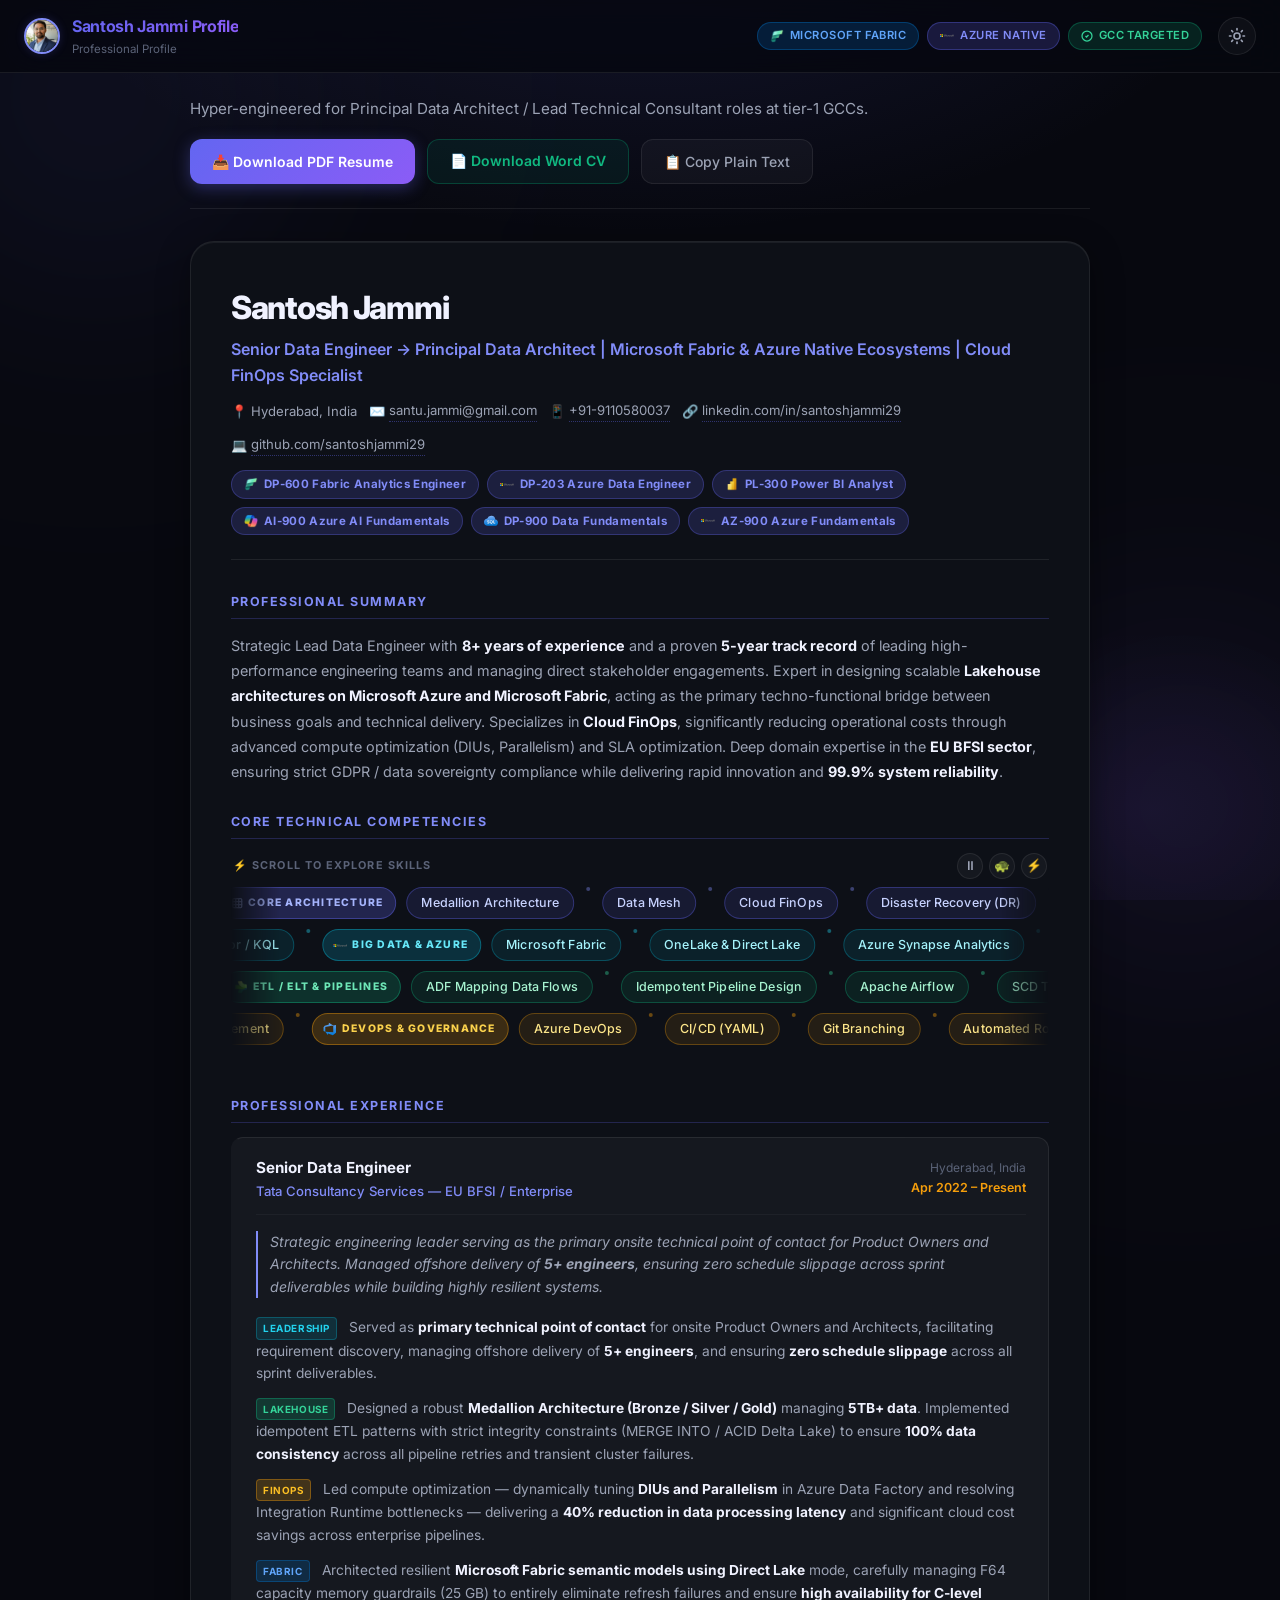
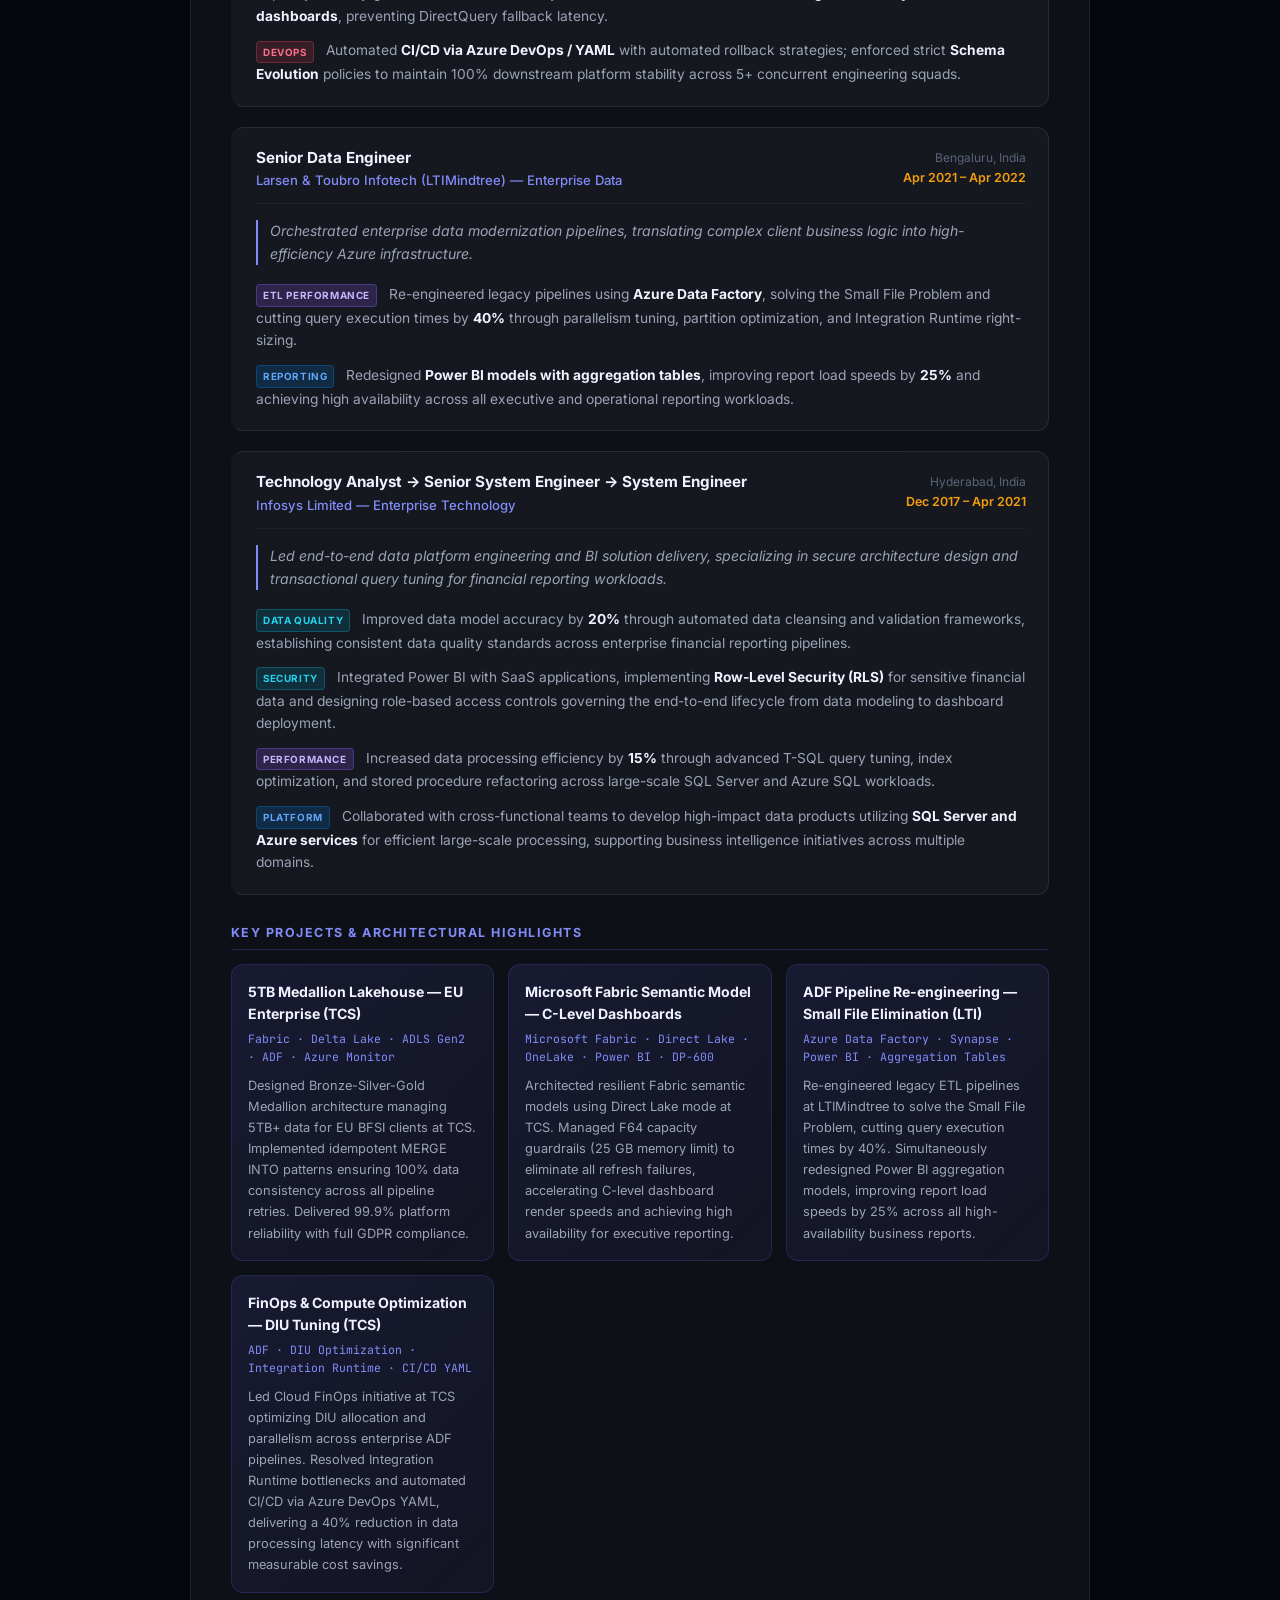
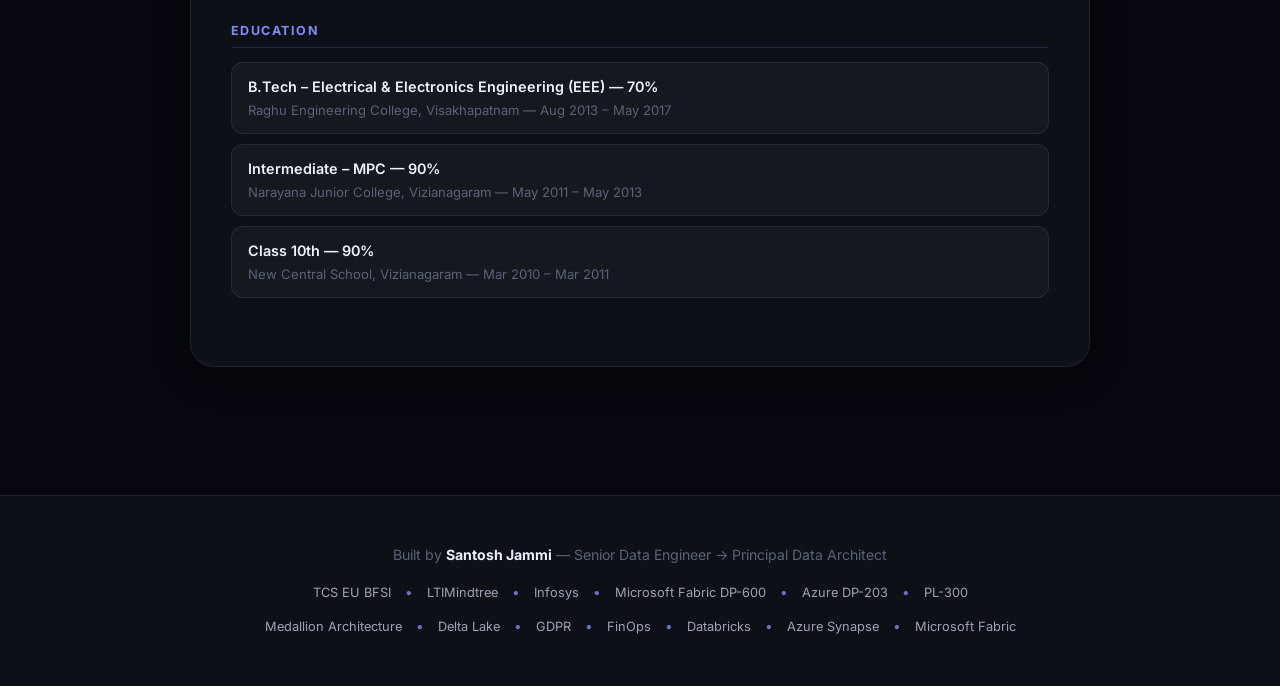
==== commit bb89e094: "feat: remove 2252 questions from footer" ====
--- a/index.html
+++ b/index.html
@@ -62,50 +62,10 @@
     </div>
   </header>
 
-  <!-- ── NAV TABS ───────────────────────────────────────────────── -->
-  <nav class="tab-nav" role="tablist" aria-label="Toolkit sections">
-    <button class="tab-btn active" role="tab" aria-selected="true"  aria-controls="panel-resume"    id="tab-resume"    data-tab="resume">
-      <span class="tab-icon">
-        <svg viewBox="0 0 24 24"><path d="M15 2H6a2 2 0 0 0-2 2v16a2 2 0 0 0 2 2h12a2 2 0 0 0 2-2V7Z"/><path d="M14 2v4a2 2 0 0 0 2 2h4"/><path d="M10 9H8"/><path d="M16 13H8"/><path d="M16 17H8"/></svg>
-      </span> Resume
-    </button>
-    <button class="tab-btn" role="tab" aria-selected="false" aria-controls="panel-linkedin"  id="tab-linkedin"  data-tab="linkedin">
-      <span class="tab-icon">
-        <svg viewBox="0 0 24 24"><path d="M16 8a6 6 0 0 1 6 6v7h-4v-7a2 2 0 0 0-2-2 2 2 0 0 0-2 2v7h-4v-7a6 6 0 0 1 6-6z"/><rect x="2" y="9" width="4" height="12"/><circle cx="4" cy="4" r="2"/></svg>
-      </span> LinkedIn
-    </button>
-    <button class="tab-btn" role="tab" aria-selected="false" aria-controls="panel-naukri"    id="tab-naukri"    data-tab="naukri">
-      <span class="tab-icon">
-        <svg viewBox="0 0 24 24"><path d="M15 2H9a2 2 0 0 0-2 2v2H3a2 2 0 0 0-2 2v12a2 2 0 0 0 2 2h18a2 2 0 0 0 2-2V8a2 2 0 0 0-2-2h-4V4a2 2 0 0 0-2-2z"/><path d="M7 6h10"/><path d="M3 11h18"/></svg>
-      </span> Naukri Profile
-    </button>
-    <button class="tab-btn" role="tab" aria-selected="false" aria-controls="panel-companies" id="tab-companies" data-tab="companies">
-      <span class="tab-icon">
-        <svg viewBox="0 0 24 24"><rect x="4" y="2" width="16" height="20" rx="2" ry="2"/><line x1="9" y1="22" x2="9" y2="16"/><line x1="15" y1="22" x2="15" y2="16"/><line x1="9" y1="16" x2="15" y2="16"/><path d="M8 6h.01M16 6h.01M8 10h.01M16 10h.01M12 6h.01M12 10h.01M8 14h.01M16 14h.01M12 14h.01"/></svg>
-      </span> Target Companies
-    </button>
-    <button class="tab-btn" role="tab" aria-selected="false" aria-controls="panel-roadmap"   id="tab-roadmap"   data-tab="roadmap">
-      <span class="tab-icon">
-        <svg viewBox="0 0 24 24"><rect x="3" y="4" width="18" height="18" rx="2" ry="2"/><line x1="16" y1="2" x2="16" y2="6"/><line x1="8" y1="2" x2="8" y2="6"/><line x1="3" y1="10" x2="21" y2="10"/><path d="M9 16l2 2 4-4"/></svg>
-      </span> 30-Day Roadmap
-    </button>
-    <button class="tab-btn" role="tab" aria-selected="false" aria-controls="panel-interview" id="tab-interview" data-tab="interview">
-      <span class="tab-icon">
-        <svg viewBox="0 0 24 24"><circle cx="12" cy="12" r="10"/><circle cx="12" cy="12" r="6"/><circle cx="12" cy="12" r="2"/></svg>
-      </span> Interview Prep
-    </button>
-    <button class="tab-btn" role="tab" aria-selected="false" aria-controls="panel-ats"       id="tab-ats"       data-tab="ats">
-      <span class="tab-icon">
-        <svg viewBox="0 0 24 24"><path d="M21 2l-2 2m-7.61 7.61a5.5 5.5 0 1 1-7.778 7.778 5.5 5.5 0 0 1 7.777-7.777zm0 0L15.5 7.5m0 0l3 3L22 7l-3-3m-3.5 3.5L19 4"/></svg>
-      </span> ATS Keywords
-    </button>
-  </nav>
-
   <!-- ── MAIN CONTENT ───────────────────────────────────────────── -->
-  <main class="main-content">
-
-    <!-- ═══════════════════════════════════════════ RESUME PANEL -->
-    <section id="panel-resume" role="tabpanel" aria-labelledby="tab-resume" class="tab-panel active">
+  <main class="main-content" style="max-width: 950px; padding: 24px 16px 80px;">
+    
+        <section id="panel-resume" role="tabpanel" aria-labelledby="tab-resume" class="tab-panel active">
       <div class="resume-workspace">
         <div class="resume-left">
           <div class="panel-header">
@@ -503,691 +463,7 @@
 
     </div><!-- /.resume-workspace -->
   </section>
-
-    <!-- ═══════════════════════════════════════════ LINKEDIN PANEL -->
-    <section id="panel-linkedin" role="tabpanel" aria-labelledby="tab-linkedin" class="tab-panel" hidden>
-      <div class="panel-header">
-        <h1>LinkedIn Optimization Kit</h1>
-        <p class="panel-sub">Ready-to-paste headline options, About section, and 3 deep-technical authority posts. Click any section to copy it.</p>
-      </div>
-
-      <!-- Headlines -->
-      <div class="li-section">
-        <h2 class="li-section-title">🏷️ Headline Options</h2>
-        <div class="headline-cards">
-          <div class="headline-card recommended" onclick="copyText(this)" data-copy="Principal Data Architect | Microsoft Fabric & Azure Native Ecosystems | Cloud FinOps Specialist | DP-600 & DP-203 Certified | Designing 5TB+ Resilient Medallion Lakehouse Architectures for Global Enterprises">
-            <div class="card-label">⭐ Recommended — 211 chars</div>
-            <div class="headline-text">Principal Data Architect | Microsoft Fabric & Azure Native Ecosystems | Cloud FinOps Specialist | DP-600 & DP-203 Certified | Designing 5TB+ Resilient Medallion Lakehouse Architectures for Global Enterprises</div>
-            <div class="card-why">Best blend: seniority + technology keywords + quantifiable scale + certifications. Signals immediate readiness for enterprise roles.</div>
-            <div class="copy-hint">Click to copy</div>
-          </div>
-          <div class="headline-card" onclick="copyText(this)" data-copy="Lead Cloud Data Engineer | Azure Data Factory, Synapse & Microsoft Fabric | Driving Enterprise Cloud FinOps, Idempotent Pipeline Design & Scalable Databricks Orchestration | Open to Global Opportunities">
-            <div class="card-label">Option B — 208 chars</div>
-            <div class="headline-text">Lead Cloud Data Engineer | Azure Data Factory, Synapse & Microsoft Fabric | Driving Enterprise Cloud FinOps, Idempotent Pipeline Design & Scalable Databricks Orchestration | Open to Global Opportunities</div>
-            <div class="card-why">Targets hybrid ADF + Databricks recruiters. Explicitly states global availability.</div>
-            <div class="copy-hint">Click to copy</div>
-          </div>
-          <div class="headline-card" onclick="copyText(this)" data-copy="Senior Enterprise Data Architect | Microsoft Azure & Fabric Analytics Engineer (DP-600) | Transforming Legacy Platforms into High-Performance, AI-Ready Lakehouses | EU BFSI Data Governance & Compliance">
-            <div class="card-label">Option C — 207 chars</div>
-            <div class="headline-text">Senior Enterprise Data Architect | Microsoft Azure & Fabric Analytics Engineer (DP-600) | Transforming Legacy Platforms into High-Performance, AI-Ready Lakehouses | EU BFSI Data Governance & Compliance</div>
-            <div class="card-why">Appeals directly to banking & healthcare. Highlights governance, DP-600 cert, and EU BFSI compliance expertise.</div>
-            <div class="copy-hint">Click to copy</div>
-          </div>
-        </div>
-      </div>
-
-      <!-- About Section -->
-      <div class="li-section">
-        <h2 class="li-section-title">📝 About Section</h2>
-        <div class="copyable-block" id="about-block" onclick="copyBlock('about-block')">
-          <div class="copy-overlay">Click to copy</div>
-          <p>As a Principal Data Architect and Strategic Lead with over 8 years of dedicated experience in the Microsoft Azure native ecosystem, my expertise lies in designing and orchestrating planetary-scale data platforms that bridge complex business objectives with high-performance technical delivery.</p>
-          <br/>
-          <p>Holding advanced certifications across the Azure stack (DP-600 Fabric Analytics, DP-203 Azure Data Engineer, and PL-300 Power BI), I specialize in the modernization of legacy infrastructures into highly resilient Medallion Lakehouse architectures. My recent focus has been on driving Microsoft Fabric implementation — leveraging OneLake interoperability and Direct Lake semantic modeling — to eliminate data silos and accelerate executive decision-making.</p>
-          <br/>
-          <p>Furthermore, I bring a rigorous engineering mindset to Cloud FinOps, consistently reducing operational expenditures by optimizing Data Integration Units (DIUs) and cluster parallelism. Having successfully managed 5TB+ data ecosystems within strictly regulated EU BFSI environments, I am highly adept at enforcing GDPR compliance and data sovereignty.</p>
-          <br/>
-          <p>I am currently open to global remote contracts and international corporate sponsorships where I can lead cross-functional engineering squads and drive enterprise-wide data transformations.</p>
-          <br/>
-          <p>🔑 <strong>Core Focus:</strong> Microsoft Fabric | OneLake | Direct Lake | Delta Lake | Cloud FinOps | Medallion Architecture | Azure Data Factory | Databricks Unity Catalog | GDPR | Data Governance</p>
-        </div>
-      </div>
-
-      <!-- Posts -->
-      <div class="li-section">
-        <h2 class="li-section-title">📢 Authority Post Series</h2>
-
-        <div class="post-card">
-          <div class="post-meta">
-            <span class="post-number">Post A</span>
-            <span class="post-topic">Direct Lake Mode vs. Import vs. DirectQuery</span>
-            <button class="btn-copy-post" onclick="copyBlock('post-a')">Copy Post</button>
-          </div>
-          <div class="copyable-block" id="post-a">
-            <div class="copy-overlay">Click to copy</div>
-            <p>🚨 <strong>Your Power BI dashboard is lying to you — and it's costing your company thousands per month.</strong></p>
-            <br/>
-            <p>Here's a pattern I see repeatedly in Microsoft Fabric migrations:</p>
-            <p>Teams celebrate moving to Fabric, but the dashboards still feel slow. Here's why: they've silently fallen into <strong>DirectQuery Fallback</strong> — and they don't even know it.</p>
-            <br/>
-            <p><strong>A quick architecture breakdown:</strong></p>
-            <p>🔴 Import Mode → Fast queries, but data is duplicated and always stale by hours</p>
-            <p>🟡 DirectQuery → Always fresh, but every click translates to an expensive SQL round-trip against the MPP engine</p>
-            <p>🟢 Direct Lake → The breakthrough: loads Delta Parquet files DIRECTLY from OneLake into the Analysis Services memory. No duplication. Near-real-time freshness. Lightning speed.</p>
-            <br/>
-            <p><strong>But here's the architectural trap nobody talks about:</strong></p>
-            <p>An F64 Fabric SKU has a hard memory ceiling of 25 GB and a 1.5 billion row limit per table.</p>
-            <p>When your semantic model exceeds this threshold, Fabric tries to page data in and out of OneLake. When that fails, it silently falls back to DirectQuery — bypassing the entire in-memory advantage and hammering the SQL Analytics Endpoint.</p>
-            <p>Result? 45-second dashboard renders. Capacity spikes. Unhappy stakeholders.</p>
-            <br/>
-            <p><strong>The fix (from an architecture level):</strong></p>
-            <p>✅ Remove high-cardinality columns (transaction IDs, GUIDs) from the semantic model entirely</p>
-            <p>✅ Aggressively partition Delta tables to minimize per-query memory footprint</p>
-            <p>✅ Compact small Parquet files regularly using OPTIMIZE + VACUUM</p>
-            <p>✅ Temporarily disable DirectQuery fallback during testing to expose breaking queries explicitly</p>
-            <br/>
-            <p>The 25 GB guardrail is not a bug. It's a design constraint that rewards architecturally disciplined data engineers.</p>
-            <br/>
-            <p>Are you managing Fabric capacity limits in your organization? What's your optimization strategy?</p>
-            <br/>
-            <p>#MicrosoftFabric #DataArchitecture #DirectLake #PowerBI #CloudFinOps #DataEngineering #OneLake #AzureData</p>
-          </div>
-        </div>
-
-        <div class="post-card">
-          <div class="post-meta">
-            <span class="post-number">Post B</span>
-            <span class="post-topic">Cloud FinOps in Azure Data Factory — DIU Mathematics</span>
-            <button class="btn-copy-post" onclick="copyBlock('post-b')">Copy Post</button>
-          </div>
-          <div class="copyable-block" id="post-b">
-            <div class="copy-overlay">Click to copy</div>
-            <p>💸 <strong>I audited an ADF pipeline that was burning $4,200/month unnecessarily. Here's the exact fix — and the math behind it.</strong></p>
-            <br/>
-            <p>Most data engineers measure pipeline success by asking: "Did it run?"</p>
-            <p>Senior architects ask: "At what cost per byte did it run?"</p>
-            <br/>
-            <p>This distinction is worth 15–20 LPA at tier-1 GCCs.</p>
-            <br/>
-            <p><strong>First, understand the unit economics of ADF:</strong></p>
-            <p>A Data Integration Unit (DIU) is a composite measure of CPU + memory + network bandwidth.</p>
-            <p>Azure charges <strong>$0.25 per DIU-hour</strong> for copy activities.</p>
-            <br/>
-            <p><strong>The failure pattern I found:</strong></p>
-            <p>• Pipeline: 7-hour sequential run, fixed at 4 DIUs</p>
-            <p>• Cost: 4 DIUs × 7 hours × $0.25 = $7.00 per run</p>
-            <p>• Monthly (20 business days): $140/pipeline</p>
-            <p>• Scale to 30 such pipelines = $4,200/month — for a workload that could complete in 45 minutes.</p>
-            <br/>
-            <p><strong>The architectural fix:</strong></p>
-            <p>✅ Increase DIU allocation strategically (not blindly) to scale parallelism</p>
-            <p>✅ Define explicit parallel copy settings based on data payload characteristics</p>
-            <p>✅ Set Time-to-Live (TTL) on integration runtimes to prevent idle compute charges</p>
-            <p>✅ Implement dynamic DIU allocation via pipeline parameters — let payload SIZE drive DIU count, not gut instinct</p>
-            <br/>
-            <p><strong>After optimization:</strong></p>
-            <p>• Runtime: 45 minutes (down from 7 hours)</p>
-            <p>• Monthly cost per pipeline: ~$18</p>
-            <p>• Savings: ~83% reduction</p>
-            <br/>
-            <p>Cloud FinOps isn't about being cheap. It's about making infrastructure cost scale linearly with data volume — not exponentially with engineering laziness.</p>
-            <br/>
-            <p>What's your most impactful ADF optimization story? Drop it below 👇</p>
-            <br/>
-            <p>#AzureDataFactory #CloudFinOps #DataEngineering #ADF #MicrosoftAzure #DataArchitecture #CostOptimization #GCC</p>
-          </div>
-        </div>
-
-        <div class="post-card">
-          <div class="post-meta">
-            <span class="post-number">Post C</span>
-            <span class="post-topic">Idempotent Delta Lake MERGE INTO — Zero Duplicate Guarantee</span>
-            <button class="btn-copy-post" onclick="copyBlock('post-c')">Copy Post</button>
-          </div>
-          <div class="copyable-block" id="post-c">
-            <div class="copy-overlay">Click to copy</div>
-            <p>⚡ <strong>Your Spark pipeline WILL fail. The question is: will your data survive it?</strong></p>
-            <br/>
-            <p>In distributed systems, failure is not a possibility — it's a certainty.</p>
-            <p>The difference between a junior engineer and a Principal Architect is this:</p>
-            <p>Juniors write retry logic. Architects design systems that inherently cannot produce duplicate data, regardless of how many times they retry.</p>
-            <br/>
-            <p>This is called <strong>idempotency</strong>.</p>
-            <br/>
-            <p><strong>The legacy failure pattern (append-only pipelines):</strong></p>
-            <p>1. Spark node crashes mid-write at record #847,291</p>
-            <p>2. Pipeline auto-retries from the beginning</p>
-            <p>3. Records 1 through 847,290 are now duplicated in your staging table</p>
-            <p>4. Your C-suite revenue report now shows 2× the actual sales figures</p>
-            <p>5. You spend 3 days in a war room explaining why the data is wrong</p>
-            <br/>
-            <p><strong>The Delta Lake MERGE INTO solution:</strong></p>
-            <p>Instead of appending, you define the EXACT resolution logic:</p>
-            <br/>
-            <p><code>MERGE INTO target_table AS target</code></p>
-            <p><code>USING source_data AS source</code></p>
-            <p><code>ON target.record_id = source.record_id</code></p>
-            <p><code>WHEN MATCHED THEN UPDATE SET *</code></p>
-            <p><code>WHEN NOT MATCHED THEN INSERT *</code></p>
-            <br/>
-            <p>Run this 1 time or 100 times. The final state of the table is IDENTICAL.</p>
-            <br/>
-            <p><strong>Why this is guaranteed safe:</strong></p>
-            <p>Delta Lake enforces full ACID compliance via its transaction log (_delta_log).</p>
-            <p>A partially failed MERGE transaction is NEVER committed. The transaction log ensures atomicity — either the entire merge succeeds and is logged as a new commit, or the table state rolls back completely.</p>
-            <br/>
-            <p>This is not just a coding pattern. It's an architectural philosophy:</p>
-            <p>Stop handling errors. Start building systems that ignore them.</p>
-            <br/>
-            <p>Are you using idempotent MERGE patterns in your Medallion architecture? What's your MATCHED / NOT MATCHED strategy for SCD Type 2?</p>
-            <br/>
-            <p>#DeltaLake #DataEngineering #ApacheSpark #DataArchitecture #Databricks #MicrosoftFabric #ACID #MedallionArchitecture #DataQuality</p>
-          </div>
-        </div>
-      </div>
-    </section>
-
-    <!-- ═══════════════════════════════════════════ NAUKRI PANEL -->
-    <section id="panel-naukri" role="tabpanel" aria-labelledby="tab-naukri" class="tab-panel" hidden>
-      <div class="panel-header">
-        <h1>Naukri Profile Optimization Kit</h1>
-        <p class="panel-sub">Algorithmic hacks and optimized copy-paste content specifically designed to maximize visibility and profile score on India's primary recruitment portal.</p>
-      </div>
-
-      <!-- Resume Headline -->
-      <div class="li-section">
-        <h2 class="li-section-title">🏷️ Naukri Resume Headline</h2>
-        <p style="margin-bottom: 12px; font-size: 0.82rem; color: var(--text-secondary)">The resume headline is highly indexed by Naukri's search crawler. Choose one of these target-rich headlines:</p>
-        <div class="headline-cards">
-          <div class="headline-card recommended" onclick="copyText(this)" data-copy="Principal Data Architect | Lead Technical Consultant | 8+ Yrs | Microsoft Fabric (DP-600), Azure Data Factory, Databricks Unity Catalog, Cloud FinOps, Medallion Lakehouses, EU BFSI Security">
-            <div class="card-label">⭐ Recommended — 207 chars</div>
-            <div class="headline-text">Principal Data Architect | Lead Technical Consultant | 8+ Yrs | Microsoft Fabric (DP-600), Azure Data Factory, Databricks Unity Catalog, Cloud FinOps, Medallion Lakehouses, EU BFSI Security</div>
-            <div class="card-why">Best for Senior / Lead Architectural roles. Packed with high-value search tags that recruiters filter for.</div>
-            <div class="copy-hint">Click to copy</div>
-          </div>
-          <div class="headline-card" onclick="copyText(this)" data-copy="Lead Data Engineer | 8+ Yrs | Azure Data Factory, Databricks, PySpark, Microsoft Fabric | Cloud FinOps | Implementing Idempotent Delta Pipelines &amp; Large Scale Medallion Architectures">
-            <div class="card-label">Option B — 189 chars</div>
-            <div class="headline-text">Lead Data Engineer | 8+ Yrs | Azure Data Factory, Databricks, PySpark, Microsoft Fabric | Cloud FinOps | Implementing Idempotent Delta Pipelines &amp; Large Scale Medallion Architectures</div>
-            <div class="card-why">Focuses heavily on hands-on engineering scale, Spark, and data transformation pipeline delivery.</div>
-            <div class="copy-hint">Click to copy</div>
-          </div>
-        </div>
-      </div>
-
-      <!-- Key Skills Tags -->
-      <div class="li-section">
-        <h2 class="li-section-title">🔑 Naukri Key Skills (Algorithmic Tags)</h2>
-        <p style="margin-bottom: 16px; font-size: 0.82rem; color: var(--text-secondary)">Recruiters search Naukri by selecting exact tags. Ensure your profile has the maximum number of high-relevance tags (click to copy):</p>
-        
-        <div style="display: grid; grid-template-columns: repeat(auto-fit, minmax(280px, 1fr)); gap: 20px;">
-          <div style="background: var(--bg-card); border: 1px solid var(--border); padding: 18px; border-radius: var(--radius-lg);">
-            <div style="font-size: 0.85rem; font-weight: 700; color: var(--indigo-light); margin-bottom: 10px;">☁️ Core Platforms &amp; Storage</div>
-            <div class="ats-chips">
-              <span class="ats-chip" onclick="copyKeyword(this, 'Microsoft Fabric')">Microsoft Fabric</span>
-              <span class="ats-chip" onclick="copyKeyword(this, 'OneLake')">OneLake</span>
-              <span class="ats-chip" onclick="copyKeyword(this, 'Direct Lake')">Direct Lake</span>
-              <span class="ats-chip" onclick="copyKeyword(this, 'Delta Lake')">Delta Lake</span>
-              <span class="ats-chip" onclick="copyKeyword(this, 'Databricks')">Databricks</span>
-              <span class="ats-chip" onclick="copyKeyword(this, 'Unity Catalog')">Unity Catalog</span>
-              <span class="ats-chip" onclick="copyKeyword(this, 'Azure Data Factory')">Azure Data Factory</span>
-              <span class="ats-chip" onclick="copyKeyword(this, 'Azure Synapse')">Azure Synapse</span>
-              <span class="ats-chip" onclick="copyKeyword(this, 'ADLS Gen2')">ADLS Gen2</span>
-            </div>
-          </div>
-
-          <div style="background: var(--bg-card); border: 1px solid var(--border); padding: 18px; border-radius: var(--radius-lg);">
-            <div style="font-size: 0.85rem; font-weight: 700; color: var(--emerald); margin-bottom: 10px;">⚙️ Engineering &amp; Architecture</div>
-            <div class="ats-chips">
-              <span class="ats-chip" onclick="copyKeyword(this, 'PySpark')">PySpark</span>
-              <span class="ats-chip" onclick="copyKeyword(this, 'Medallion Architecture')">Medallion Architecture</span>
-              <span class="ats-chip" onclick="copyKeyword(this, 'Cloud FinOps')">Cloud FinOps</span>
-              <span class="ats-chip" onclick="copyKeyword(this, 'Idempotent Ingestion')">Idempotent Ingestion</span>
-              <span class="ats-chip" onclick="copyKeyword(this, 'SCD Type 2')">SCD Type 2</span>
-              <span class="ats-chip" onclick="copyKeyword(this, 'Data Mesh')">Data Mesh</span>
-              <span class="ats-chip" onclick="copyKeyword(this, 'Kimball Modeling')">Kimball Modeling</span>
-              <span class="ats-chip" onclick="copyKeyword(this, 'Data Vault 2.0')">Data Vault 2.0</span>
-              <span class="ats-chip" onclick="copyKeyword(this, 'Liquid Clustering')">Liquid Clustering</span>
-            </div>
-          </div>
-
-          <div style="background: var(--bg-card); border: 1px solid var(--border); padding: 18px; border-radius: var(--radius-lg);">
-            <div style="font-size: 0.85rem; font-weight: 700; color: var(--amber); margin-bottom: 10px;">🔐 DevOps, BI &amp; Security</div>
-            <div class="ats-chips">
-              <span class="ats-chip" onclick="copyKeyword(this, 'Azure DevOps')">Azure DevOps</span>
-              <span class="ats-chip" onclick="copyKeyword(this, 'CI/CD YAML Pipelines')">CI/CD YAML Pipelines</span>
-              <span class="ats-chip" onclick="copyKeyword(this, 'Row-Level Security')">Row-Level Security</span>
-              <span class="ats-chip" onclick="copyKeyword(this, 'GDPR Compliance')">GDPR Compliance</span>
-              <span class="ats-chip" onclick="copyKeyword(this, 'Power BI')">Power BI</span>
-              <span class="ats-chip" onclick="copyKeyword(this, 'Azure Key Vault')">Azure Key Vault</span>
-              <span class="ats-chip" onclick="copyKeyword(this, 'Schema Evolution')">Schema Evolution</span>
-            </div>
-          </div>
-        </div>
-      </div>
-
-      <!-- Profile Summary -->
-      <div class="li-section">
-        <h2 class="li-section-title">📝 Naukri Profile Summary</h2>
-        <p style="margin-bottom: 12px; font-size: 0.82rem; color: var(--text-secondary)">Paste this summary into your Naukri profile bio. It contains crucial density of target titles and technical keywords:</p>
-        <div class="copyable-block" id="naukri-summary-block" onclick="copyBlock('naukri-summary-block')">
-          <div class="copy-overlay">Click to copy</div>
-          <p>Strategic Lead Data Engineer &amp; Principal Data Architect with 8+ years of experience designing and managing planetary-scale data platform architectures within the Microsoft Azure native ecosystem. Expert in building highly resilient 5TB+ Medallion Lakehouses (Bronze-Silver-Gold) using Delta Lake, Databricks (Unity Catalog), and Microsoft Fabric (OneLake, Direct Lake).</p>
-          <br/>
-          <p>Specialist in Cloud FinOps, delivering up to 40% reduction in data processing latency and significant compute cost savings through Data Integration Unit (DIU) tuning and cluster parallelism optimization. Deep domain experience in the regulated EU BFSI sector, establishing strict GDPR data sovereignty, end-to-end data quality checks, and robust Row-Level Security (RLS) policies. Certified Fabric Analytics Engineer (DP-600), Azure Data Engineer (DP-203), and Power BI Analyst (PL-300).</p>
-        </div>
-      </div>
-
-      <!-- Profile Refresh Hacks -->
-      <div class="li-section">
-        <h2 class="li-section-title">💡 Naukri Algorithmic Visibility Hacks</h2>
-        <div style="display: grid; grid-template-columns: 1fr; gap: 12px;">
-          <div class="fabric-premium-explainer" style="background: rgba(99,102,241,0.06); border: 1px solid rgba(99,102,241,0.2); margin-top: 0;">
-            <div class="explainer-icon">⏰</div>
-            <div>
-              <strong>Daily Profile Refresh:</strong> The Naukri recruiter dashboard sorts candidate search queries strictly by the "Last Active" timestamp. To push your profile back to the top of recruiter searches, log in daily, make a tiny modification to your resume headline or profile summary (e.g., adding or removing a space), and save. This single action increases recruiter views by up to 5x.
-            </div>
-          </div>
-          <div class="fabric-premium-explainer" style="background: rgba(16,185,129,0.06); border: 1px solid rgba(16,185,129,0.2); margin-top: 0;">
-            <div class="explainer-icon">🎯</div>
-            <div>
-              <strong>Designation Alignment:</strong> Ensure your "Current Designation" is set to <strong>"Senior Data Engineer / Lead Technical Consultant"</strong> and your "Preferred Designation" explicitly lists <strong>"Principal Data Architect"</strong> and <strong>"Lead Data Engineer"</strong>. Recruiters search using target designations, so matching their exact search filters is essential.
-            </div>
-          </div>
-          <div class="fabric-premium-explainer" style="background: rgba(245,158,11,0.06); border: 1px solid rgba(245,158,11,0.2); margin-top: 0;">
-            <div class="explainer-icon">🎓</div>
-            <div>
-              <strong>Fill Out All Verification Steps:</strong> Profiles with 100% completion scores rank substantially higher. Link and verify your email, phone number, and upload an ATS-matching resume (matching the PDF version from this toolkit) so that Naukri's system indexes the resume document text for recruiters.
-            </div>
-          </div>
-        </div>
-      </div>
-    </section>
-
-    <!-- ════════════════════════════════════════ TARGET COMPANIES PANEL -->
-    <section id="panel-companies" role="tabpanel" aria-labelledby="tab-companies" class="tab-panel" hidden>
-      <div class="panel-header">
-        <h1>Tier-1 Target Companies</h1>
-        <p class="panel-sub">15 GCC organizations with confirmed large-scale Azure / Fabric investments. Prioritize by alignment to your domain expertise.</p>
-      </div>
-
-      <div class="comp-filters">
-        <button class="filter-btn active" data-filter="all">All (15)</button>
-        <button class="filter-btn" data-filter="bfsi">BFSI (5)</button>
-        <button class="filter-btn" data-filter="health">Healthcare (4)</button>
-        <button class="filter-btn" data-filter="tech">Tech / Cloud (3)</button>
-        <button class="filter-btn" data-filter="retail">Retail / Other (3)</button>
-      </div>
-
-      <div class="comp-grid" id="comp-grid">
-        <!-- Cards injected by JS -->
-      </div>
-
-      <div class="comp-summary">
-        <h2>Compensation Reality Check — The Fabric Premium</h2>
-        <div class="comp-table-wrap">
-          <table class="comp-table">
-            <thead>
-              <tr>
-                <th>Experience Level</th>
-                <th>Standard Azure / ADF (LPA)</th>
-                <th>Premium Fabric + Databricks (LPA)</th>
-                <th>Compensation Spike</th>
-              </tr>
-            </thead>
-            <tbody>
-              <tr>
-                <td>Mid-Level Engineer (3–5 yrs)</td>
-                <td>₹15 L – ₹20 L</td>
-                <td class="premium-cell">₹20 L – ₹28 L</td>
-                <td class="spike-cell">33% – 40%</td>
-              </tr>
-              <tr>
-                <td>Senior Engineer (5–8 yrs)</td>
-                <td>₹20 L – ₹25 L</td>
-                <td class="premium-cell">₹28 L – ₹38 L</td>
-                <td class="spike-cell">40% – 52%</td>
-              </tr>
-              <tr class="highlight-row">
-                <td><strong>Principal Architect (8–10+ yrs)</strong></td>
-                <td>₹25 L – ₹35 L</td>
-                <td class="premium-cell"><strong>₹40 L – ₹55 L+</strong></td>
-                <td class="spike-cell"><strong>42% – 60%</strong></td>
-              </tr>
-            </tbody>
-          </table>
-        </div>
-
-        <div class="fabric-premium-explainer">
-          <div class="explainer-icon">💡</div>
-          <div>
-            <strong>Why the Fabric Premium exists:</strong> An F64 capacity costs ~$8,409.60/month (pay-as-you-go). Exceeding the 25 GB Direct Lake memory limit triggers DirectQuery fallback, exponentially spiking compute costs and degrading dashboard performance. An architect who prevents this pays for themselves many times over.
-          </div>
-        </div>
-      </div>
-
-      <div class="intl-section">
-        <h2>International Recruitment Networks</h2>
-        <div class="intl-grid">
-          <div class="intl-card">
-            <div class="intl-name">Jefferson Frank</div>
-            <div class="intl-focus">Microsoft Azure & Cloud Architecture</div>
-            <div class="intl-detail">Global leader in specialized cloud recruitment. Manages lucrative remote/hybrid contracts — UK/EU engagements at £550–£700/day outside IR35.</div>
-          </div>
-          <div class="intl-card">
-            <div class="intl-name">Toptal</div>
-            <div class="intl-focus">Elite Freelance Engineering — Top 3%</div>
-            <div class="intl-detail">Rigorously vetted marketplace. Passing multi-stage technical screening unlocks premium international remote contracts with Fortune 500 companies.</div>
-          </div>
-          <div class="intl-card">
-            <div class="intl-name">VanHack</div>
-            <div class="intl-focus">Global Relocation & Visa Sponsorship</div>
-            <div class="intl-detail">Bridges global talent to Canada, EU, and US roles offering visa sponsorship (H-1B, TN, O-1A, E-3, EU Blue Card) or relocation assistance.</div>
-          </div>
-          <div class="intl-card">
-            <div class="intl-name">Relocate.me</div>
-            <div class="intl-focus">Curated EU/UK Relocation Opportunities</div>
-            <div class="intl-detail">Exclusively features jobs with verified visa sponsorship and relocation support. Eliminates friction of searching "willing to sponsor" keywords.</div>
-          </div>
-          <div class="intl-card">
-            <div class="intl-name">Arc.dev</div>
-            <div class="intl-focus">High-Paying Remote-First Placements</div>
-            <div class="intl-detail">Remote-first platform for senior engineers. Skill-based matching with robust legal structures for cross-border full-time employment pegged to USD/GBP.</div>
-          </div>
-        </div>
-      </div>
-    </section>
-
-    <!-- ══════════════════════════════════════════ 30-DAY ROADMAP PANEL -->
-    <section id="panel-roadmap" role="tabpanel" aria-labelledby="tab-roadmap" class="tab-panel" hidden>
-      <div class="panel-header">
-        <h1>30-Day Architectural Fluency Roadmap</h1>
-        <p class="panel-sub">Build an impenetrable Databricks and PySpark architectural foundation in 4 focused weeks. Designed to enable you to control system design interviews without daily scripting experience.</p>
-      </div>
-
-      <div class="roadmap-grid">
-        <div class="week-card week-1">
-          <div class="week-header">
-            <div class="week-badge">Week 1</div>
-            <div class="week-title">Unified Governance & Zero-Copy Architecture</div>
-            <div class="week-days">Days 1–7</div>
-          </div>
-          <div class="week-body">
-            <div class="focus-area">
-              <div class="focus-icon">🏛️</div>
-              <div>Master the <strong>Unity Catalog hierarchy</strong>: Metastore → Catalog → Schema → Table. Understand governance at each level.</div>
-            </div>
-            <div class="focus-area">
-              <div class="focus-icon">📦</div>
-              <div>Deep study: <strong>Managed Tables</strong> (data in UC root bucket) vs <strong>External Tables</strong> (data in existing ADLS Gen2 lakes) — their lifecycle, access control, and governance implications.</div>
-            </div>
-            <div class="focus-area">
-              <div class="focus-icon">🔐</div>
-              <div>Master the exact <strong>OAuth + Service Principal (SPN) handshake</strong> required to expose Databricks Delta tables to Fabric via OneLake ABFS shortcuts — without duplicating data.</div>
-            </div>
-            <div class="focus-area">
-              <div class="focus-icon">🔗</div>
-              <div>Configure <strong>Azure Key Vault Secret Scopes</strong> in Databricks to handle OAuth credentials. Practice the Storage Blob Data Contributor role assignment on ADLS Gen2.</div>
-            </div>
-            <div class="week-deliverable">
-              <strong>Week 1 Deliverable:</strong> You can explain zero-copy OneLake integration end-to-end including security handshake, without referring to notes.
-            </div>
-          </div>
-        </div>
-
-        <div class="week-card week-2">
-          <div class="week-header">
-            <div class="week-badge">Week 2</div>
-            <div class="week-title">The Optimization Engine: Liquid Clustering vs Z-Ordering</div>
-            <div class="week-days">Days 8–14</div>
-          </div>
-          <div class="week-body">
-            <div class="focus-area">
-              <div class="focus-icon">📐</div>
-              <div>Deconstruct <strong>Z-ordering (Z-curves)</strong>: why it requires a full-table rewrite on every OPTIMIZE run and how high cardinality and data skew cause write amplification at scale.</div>
-            </div>
-            <div class="focus-area">
-              <div class="focus-icon">🌊</div>
-              <div>Deep study: <strong>Liquid Clustering (Hilbert curves)</strong>. Understand why Hilbert curves provide tighter bounding boxes, better data skipping, and superior distance preservation between adjacent data points.</div>
-            </div>
-            <div class="focus-area">
-              <div class="focus-icon">⚡</div>
-              <div>Master the <strong>incremental clustering model</strong>: Liquid Clustering only re-clusters new unstable Z-cubes until they reach target size — leaving sealed historical Z-cubes completely untouched.</div>
-            </div>
-            <div class="focus-area">
-              <div class="focus-icon">🚫</div>
-              <div>Memorize why <strong>Z-ordering and Liquid Clustering are mutually exclusive</strong> technologies. Practice explaining this in a system design context.</div>
-            </div>
-            <div class="week-deliverable">
-              <strong>Week 2 Deliverable:</strong> Can explain why a 6-hour OPTIMIZE job should be replaced with Liquid Clustering, with specific DBU cost justification.
-            </div>
-          </div>
-        </div>
-
-        <div class="week-card week-3">
-          <div class="week-header">
-            <div class="week-badge">Week 3</div>
-            <div class="week-title">Resiliency & ACID Mechanics — Delta Transaction Logs</div>
-            <div class="week-days">Days 15–21</div>
-          </div>
-          <div class="week-body">
-            <div class="focus-area">
-              <div class="focus-icon">📁</div>
-              <div>Study the <strong>_delta_log directory</strong> structure: JSON commit files (individual transactions) and Parquet checkpoint files (periodic consolidated snapshots). Understand how they dictate the current state of a table.</div>
-            </div>
-            <div class="focus-area">
-              <div class="focus-icon">✍️</div>
-              <div>Master <strong>Copy-On-Write (CoW)</strong> mechanics during upserts: how Delta rewrites only affected Parquet files, enabling snapshot isolation for concurrent reads during write operations.</div>
-            </div>
-            <div class="focus-area">
-              <div class="focus-icon">⏰</div>
-              <div>Deep study: <strong>Time Travel</strong> using AS OF VERSION and AS OF TIMESTAMP. Practice design scenarios where time travel enables SCD Type 2 compliance and audit trail reconstruction.</div>
-            </div>
-            <div class="focus-area">
-              <div class="focus-icon">🔄</div>
-              <div>Formulate explanations on <strong>idempotent writes in Spark Structured Streaming</strong> — micro-batch checkpointing, MERGE INTO patterns, and exactly-once delivery guarantees using Delta's transaction log.</div>
-            </div>
-            <div class="week-deliverable">
-              <strong>Week 3 Deliverable:</strong> Can whiteboard the full ACID transaction lifecycle for a MERGE INTO operation, from commit initiation to _delta_log entry.
-            </div>
-          </div>
-        </div>
-
-        <div class="week-card week-4">
-          <div class="week-header">
-            <div class="week-badge">Week 4</div>
-            <div class="week-title">FinOps, Cluster Sizing & Execution Mechanics</div>
-            <div class="week-days">Days 22–30</div>
-          </div>
-          <div class="week-body">
-            <div class="focus-area">
-              <div class="focus-icon">🖥️</div>
-              <div>Differentiate <strong>Driver vs Worker nodes</strong>: Driver maintains SparkContext and translates code to logical plan. Workers execute tasks in parallel. Know when bottlenecks occur at each level.</div>
-            </div>
-            <div class="focus-area">
-              <div class="focus-icon">🧮</div>
-              <div>Know when to provision <strong>memory-optimized vs compute-optimized clusters</strong>: joins and aggregations → memory-optimized; CPU-intensive transformations → compute-optimized. Match workload profiles to cluster types.</div>
-            </div>
-            <div class="focus-area">
-              <div class="focus-icon">📈</div>
-              <div>Study <strong>Auto-scaling and Spot instances</strong> for ephemeral batch jobs. Understand the DBU cost implications, preemption risk, and when to use reserved vs spot capacity.</div>
-            </div>
-            <div class="focus-area">
-              <div class="focus-icon">💰</div>
-              <div>Master <strong>Databricks Unit (DBU) consumption governance</strong>: cluster policies, max DBU caps, job cluster vs all-purpose cluster economics, and photon engine cost-benefit trade-offs.</div>
-            </div>
-            <div class="week-deliverable">
-              <strong>Week 4 Deliverable:</strong> Can design a fully costed cluster architecture for a 5TB daily batch pipeline, justifying every resource allocation decision with DBU and cost estimates.
-            </div>
-          </div>
-        </div>
-      </div>
-    </section>
-
-    <!-- ════════════════════════════════════════ INTERVIEW PREP PANEL -->
-    <section id="panel-interview" role="tabpanel" aria-labelledby="tab-interview" class="tab-panel" hidden>
-      <div class="panel-header">
-        <h1>Interview Scenario Blueprints</h1>
-        <p class="panel-sub">Three high-stakes system design scenarios with complete model answers. Practice until these flow naturally in conversation.</p>
-      </div>
-
-      <div class="scenario-list">
-
-        <details class="scenario-card" open>
-          <summary class="scenario-summary">
-            <div class="scenario-num">Scenario 1</div>
-            <div class="scenario-title-wrap">
-              <div class="scenario-title">Fabric Migration & DirectQuery Fallback Crisis</div>
-              <div class="scenario-context">Most common at: Microsoft IDC, LTIMindtree, Tech Mahindra, Cognizant</div>
-            </div>
-            <div class="scenario-chevron">▼</div>
-          </summary>
-          <div class="scenario-body">
-            <div class="interview-q">
-              <span class="q-label">Q</span>
-              <div>"We are migrating our enterprise semantic models to Microsoft Fabric using an F64 capacity. Beta testing shows some filtered queries are taking 45 seconds, and capacity metrics show massive compute spikes. As the architect, how do you diagnose and resolve this?"</div>
-            </div>
-            <div class="interview-a">
-              <span class="a-label">A</span>
-              <div class="answer-text">
-                <p><strong>Immediate Diagnosis:</strong> This is a classic symptom of Direct Lake failing to load data into the Analysis Services memory, resulting in a <em>DirectQuery Fallback</em>.</p>
-                <div class="answer-key-facts">
-                  <div class="fact-chip">F64 = 25 GB max memory</div>
-                  <div class="fact-chip">F64 = 1.5B row limit/table</div>
-                  <div class="fact-chip">Fallback → SQL Analytics Endpoint</div>
-                  <div class="fact-chip">MPP ≠ real-time BI queries</div>
-                </div>
-                <p><strong>Root Cause Explanation:</strong> When the DAX query requires data exceeding the 25 GB threshold, the system attempts to page data in and out of OneLake. If paging fails and fallback is enabled, the query is offloaded to the Fabric SQL Analytics Endpoint. This MPP engine is optimized for batch processing, not instantaneous BI slice-and-dice operations — hence the 45-second latency and compute spikes.</p>
-                <p><strong>Architectural Fix — 4 Actions:</strong></p>
-                <ol>
-                  <li>Inspect Delta Parquet files for optimal compression. Apply OPTIMIZE + ZORDER on high-filter columns.</li>
-                  <li>Remove high-cardinality columns (unique transaction IDs, GUIDs) from the semantic model entirely — they exist in Delta but should not be modeled in the BI layer.</li>
-                  <li>Enforce strict partitioning strategies to collocate frequently queried data. Compact small files regularly to minimize memory footprint.</li>
-                  <li>Temporarily <strong>disable DirectQuery fallback</strong> at the dataset level during testing — this forces explicit failures, precisely identifying which queries break the 25 GB guardrail.</li>
-                </ol>
-              </div>
-            </div>
-          </div>
-        </details>
-
-        <details class="scenario-card">
-          <summary class="scenario-summary">
-            <div class="scenario-num">Scenario 2</div>
-            <div class="scenario-title-wrap">
-              <div class="scenario-title">Databricks vs Fabric — Zero-Copy Data Movement</div>
-              <div class="scenario-context">Most common at: JPMorgan Chase, Walmart, HSBC, UBS India</div>
-            </div>
-            <div class="scenario-chevron">▼</div>
-          </summary>
-          <div class="scenario-body">
-            <div class="interview-q">
-              <span class="q-label">Q</span>
-              <div>"We have petabytes of legacy data being continuously transformed by mature Databricks pipelines residing in ADLS Gen2. The business wants Power BI in Microsoft Fabric for reporting. How do you design the integration without rewriting our Databricks pipelines or duplicating data?"</div>
-            </div>
-            <div class="interview-a">
-              <span class="a-label">A</span>
-              <div class="answer-text">
-                <p><strong>Core Principle — Zero Data Movement:</strong> Rewriting mature Databricks pipelines is financially irresponsible, introduces massive operational risk, and degrades historical data fidelity. We use <em>Microsoft Fabric OneLake Shortcuts</em>.</p>
-                <div class="answer-key-facts">
-                  <div class="fact-chip">OneLake Shortcuts = logical links</div>
-                  <div class="fact-chip">Zero bytes moved</div>
-                  <div class="fact-chip">SPN + ABFS endpoint</div>
-                  <div class="fact-chip">Key Vault Secret Scope</div>
-                </div>
-                <p><strong>Precise Security Implementation:</strong></p>
-                <ol>
-                  <li>Register an <strong>Azure Service Principal (SPN)</strong> and assign it the <em>Storage Blob Data Contributor</em> role on the underlying ADLS Gen2 storage accounts.</li>
-                  <li>Within Databricks, configure <strong>Azure Key Vault via Secret Scopes</strong> to handle OAuth credentials securely — never hardcode credentials in notebooks.</li>
-                  <li>Create <strong>OneLake Shortcuts</strong> in Fabric pointing to the ADLS Gen2 ABFS endpoints. Fabric reads these Delta tables as if they were natively in OneLake — no data movement.</li>
-                  <li>Databricks continues processing using its optimized <strong>Photon engine</strong>. Fabric consumes the same Delta tables via Direct Lake for BI reporting. Two compute engines. One data copy.</li>
-                </ol>
-                <p><strong>Business Value Statement:</strong> This architecture eliminates storage duplication costs, preserves the $X million investment in mature Databricks pipelines, and delivers real-time Power BI reporting within 2 weeks — not 6 months of pipeline rewrites.</p>
-              </div>
-            </div>
-          </div>
-        </details>
-
-        <details class="scenario-card">
-          <summary class="scenario-summary">
-            <div class="scenario-num">Scenario 3</div>
-            <div class="scenario-title-wrap">
-              <div class="scenario-title">Delta Lake Performance Degradation — Z-Ordering to Liquid Clustering</div>
-              <div class="scenario-context">Most common at: Novartis, AstraZeneca, Walmart, Optum</div>
-            </div>
-            <div class="scenario-chevron">▼</div>
-          </summary>
-          <div class="scenario-body">
-            <div class="interview-q">
-              <span class="q-label">Q</span>
-              <div>"Our Spark jobs update a multi-terabyte Delta table daily. We use OPTIMIZE with Z-ordering for query speed, but the optimization job itself now takes 6 hours and costs a fortune. How do you re-architect this?"</div>
-            </div>
-            <div class="interview-a">
-              <span class="a-label">A</span>
-              <div class="answer-text">
-                <p><strong>Root Cause — Mathematical Flaw in Z-Ordering:</strong> Z-ordering uses multidimensional Z-curves to map multi-dimensional data into one dimension. Its fundamental flaw is that it requires a <strong>complete rewrite of the entire table's Z-cube structure</strong> every time OPTIMIZE runs — regardless of how little new data was added.</p>
-                <div class="answer-key-facts">
-                  <div class="fact-chip">Z-curves → full table rewrite</div>
-                  <div class="fact-chip">Hilbert curves → incremental only</div>
-                  <div class="fact-chip">Liquid → seals stable Z-cubes</div>
-                  <div class="fact-chip">Cannot mix Z-order + Liquid</div>
-                </div>
-                <p><strong>The Modern Standard — Liquid Clustering:</strong></p>
-                <ol>
-                  <li>Liquid Clustering uses <strong>Hilbert curves</strong> instead of Z-curves. Hilbert curves maintain a tighter bounding box around clustered data, preserving strict distance between adjacent points — superior data skipping.</li>
-                  <li>It is fundamentally <strong>incremental</strong>: it only clusters new data into unstable Z-cubes until they reach a target size limit. Previously sealed (stable) Z-cubes are completely untouched during future optimization runs.</li>
-                  <li>It handles <strong>data skew dynamically</strong> and allows concurrent read/write operations without table locks.</li>
-                </ol>
-                <p><strong>Business Impact Statement:</strong> Transitioning from Z-ordering to Liquid Clustering eliminates rewriting terabytes of static historical data daily. The 6-hour OPTIMIZE job becomes a sub-45-minute incremental operation. DBU consumption drops dramatically. Query performance improves due to tighter data locality. This single architectural change can save $15,000–$40,000/month in compute costs for a multi-terabyte production table.</p>
-              </div>
-            </div>
-          </div>
-        </details>
-
-      </div>
-
-      <!-- Bonus Q&A -->
-      <div class="bonus-qa">
-        <h2>Additional Common Questions</h2>
-        <div class="qa-grid">
-          <div class="qa-item">
-            <div class="qa-q">What is the difference between Managed and External tables in Unity Catalog?</div>
-            <div class="qa-a">Managed tables: Delta owns both metadata and data in UC's root storage bucket. Dropping the table deletes the data. External tables: UC owns only metadata; data lives in your ADLS Gen2. Dropping the table leaves the data intact. Use External for shared datasets consumed by multiple compute engines.</div>
-          </div>
-          <div class="qa-item">
-            <div class="qa-q">How do you handle schema evolution in a production Delta pipeline without breaking downstream consumers?</div>
-            <div class="qa-a">Enable schema evolution with mergeSchema option, but enforce schema contracts via CI/CD pipeline validation gates. Use Azure DevOps YAML to run schema diff checks before merging PRs. For breaking changes (column removal, type change), version the table and use Delta time travel to allow downstream consumers a migration window.</div>
-          </div>
-          <div class="qa-item">
-            <div class="qa-q">Explain OneLake's role in Microsoft Fabric's architecture.</div>
-            <div class="qa-a">OneLake is Fabric's single unified data lake — one tenant, one storage layer, built on Azure Data Lake Storage Gen2. Every Fabric workspace gets a dedicated portion. All Fabric workloads (Lakehouse, Warehouse, Real-Time Intelligence) read/write to OneLake natively. Shortcuts allow external data in ADLS Gen2, AWS S3, or GCS to appear in OneLake without data movement.</div>
-          </div>
-          <div class="qa-item">
-            <div class="qa-q">How do you implement Row-Level Security in Microsoft Fabric?</div>
-            <div class="qa-a">In Power BI / Fabric semantic models, define RLS roles using DAX filter expressions in the Model view. Assign Azure AD users or groups to roles. For warehouse-level security, use SQL GRANT/DENY with column-level permissions. For Lakehouse, enforce access control via OneLake ACLs backed by Entra ID. Always test with the "View as" feature before production deployment.</div>
-          </div>
-        </div>
-      </div>
-    </section>
-
-    <!-- ══════════════════════════════════════════ ATS KEYWORDS PANEL -->
-    <section id="panel-ats" role="tabpanel" aria-labelledby="tab-ats" class="tab-panel" hidden>
-      <div class="panel-header">
-        <h1>Elite ATS Keyword Arsenal</h1>
-        <p class="panel-sub">Every keyword below has been mapped to a specific ATS algorithmic signal. Click any chip to copy it. Use the copy-all button for each category.</p>
-      </div>
-
-      <div class="ats-categories" id="ats-categories">
-        <!-- Injected by JS -->
-      </div>
-
-      <div class="ats-checker">
-        <h2>Resume ATS Density Checker</h2>
-        <p>Paste your resume text below and see which high-value keywords are present vs missing.</p>
-        <textarea id="ats-input" class="ats-textarea" placeholder="Paste your resume text here..."></textarea>
-        <button class="btn-primary" onclick="checkATS()">Analyze ATS Coverage</button>
-        <div id="ats-results" class="ats-results" hidden></div>
-      </div>
-    </section>
-
+    
   </main>
 
   <!-- ── FOOTER ─────────────────────────────────────────────────── -->
@@ -1197,7 +473,7 @@
         Built by <strong>Santosh Jammi</strong> — Senior Data Engineer &rarr; Principal Data Architect
       </p>
       <p class="footer-row">
-        TCS EU BFSI <span class="separator">•</span> LTIMindtree <span class="separator">•</span> Infosys <span class="separator">•</span> Microsoft Fabric DP-600 <span class="separator">•</span> Azure DP-203 <span class="separator">•</span> PL-300 <span class="separator">•</span> 2,252 Questions
+        TCS EU BFSI <span class="separator">•</span> LTIMindtree <span class="separator">•</span> Infosys <span class="separator">•</span> Microsoft Fabric DP-600 <span class="separator">•</span> Azure DP-203 <span class="separator">•</span> PL-300
       </p>
       <p class="footer-row">
         Medallion Architecture <span class="separator">•</span> Delta Lake <span class="separator">•</span> GDPR <span class="separator">•</span> FinOps <span class="separator">•</span> Databricks <span class="separator">•</span> Azure Synapse <span class="separator">•</span> Microsoft Fabric
@@ -1213,30 +489,6 @@
     <svg xmlns="http://www.w3.org/2000/svg" width="20" height="20" viewBox="0 0 24 24" fill="none" stroke="currentColor" stroke-width="2.5" stroke-linecap="round" stroke-linejoin="round"><path d="m18 15-6-6-6 6"/></svg>
   </button>
 
-  <!-- ── FLOATING WORD CV DOWNLOAD ────────────────────────────── -->
-  <a id="download-cv-btn" href="Santosh_Jammi_CV.docx" download="Santosh_Jammi_CV.docx"
-     class="download-cv-fab" aria-label="Download Word CV" title="Download CV (.docx)">
-    <svg xmlns="http://www.w3.org/2000/svg" width="18" height="18" viewBox="0 0 24 24" fill="none"
-         stroke="currentColor" stroke-width="2.2" stroke-linecap="round" stroke-linejoin="round">
-      <path d="M14 2H6a2 2 0 0 0-2 2v16a2 2 0 0 0 2 2h12a2 2 0 0 0 2-2V8z"/>
-      <polyline points="14 2 14 8 20 8"/>
-      <line x1="12" y1="12" x2="12" y2="18"/>
-      <polyline points="9 15 12 18 15 15"/>
-    </svg>
-    <span>Download CV</span>
-  </a>
-
-  <!-- ── PRINT FRAME ────────────────────────────────────────────── -->
-  <div id="print-frame" hidden></div>
-
-  <!-- ── IMAGE LIGHTBOX ─────────────────────────────────────────── -->
-  <div id="image-lightbox" class="lightbox" aria-hidden="true" role="dialog" aria-label="Profile Image Lightbox">
-    <button class="lightbox-close" aria-label="Close lightbox">&times;</button>
-    <div class="lightbox-content">
-      <img src="images/profile-logo.jpg" alt="Santosh Jammi Full Profile" />
-    </div>
-  </div>
-
   <script src="app.js"></script>
 </body>
 </html>
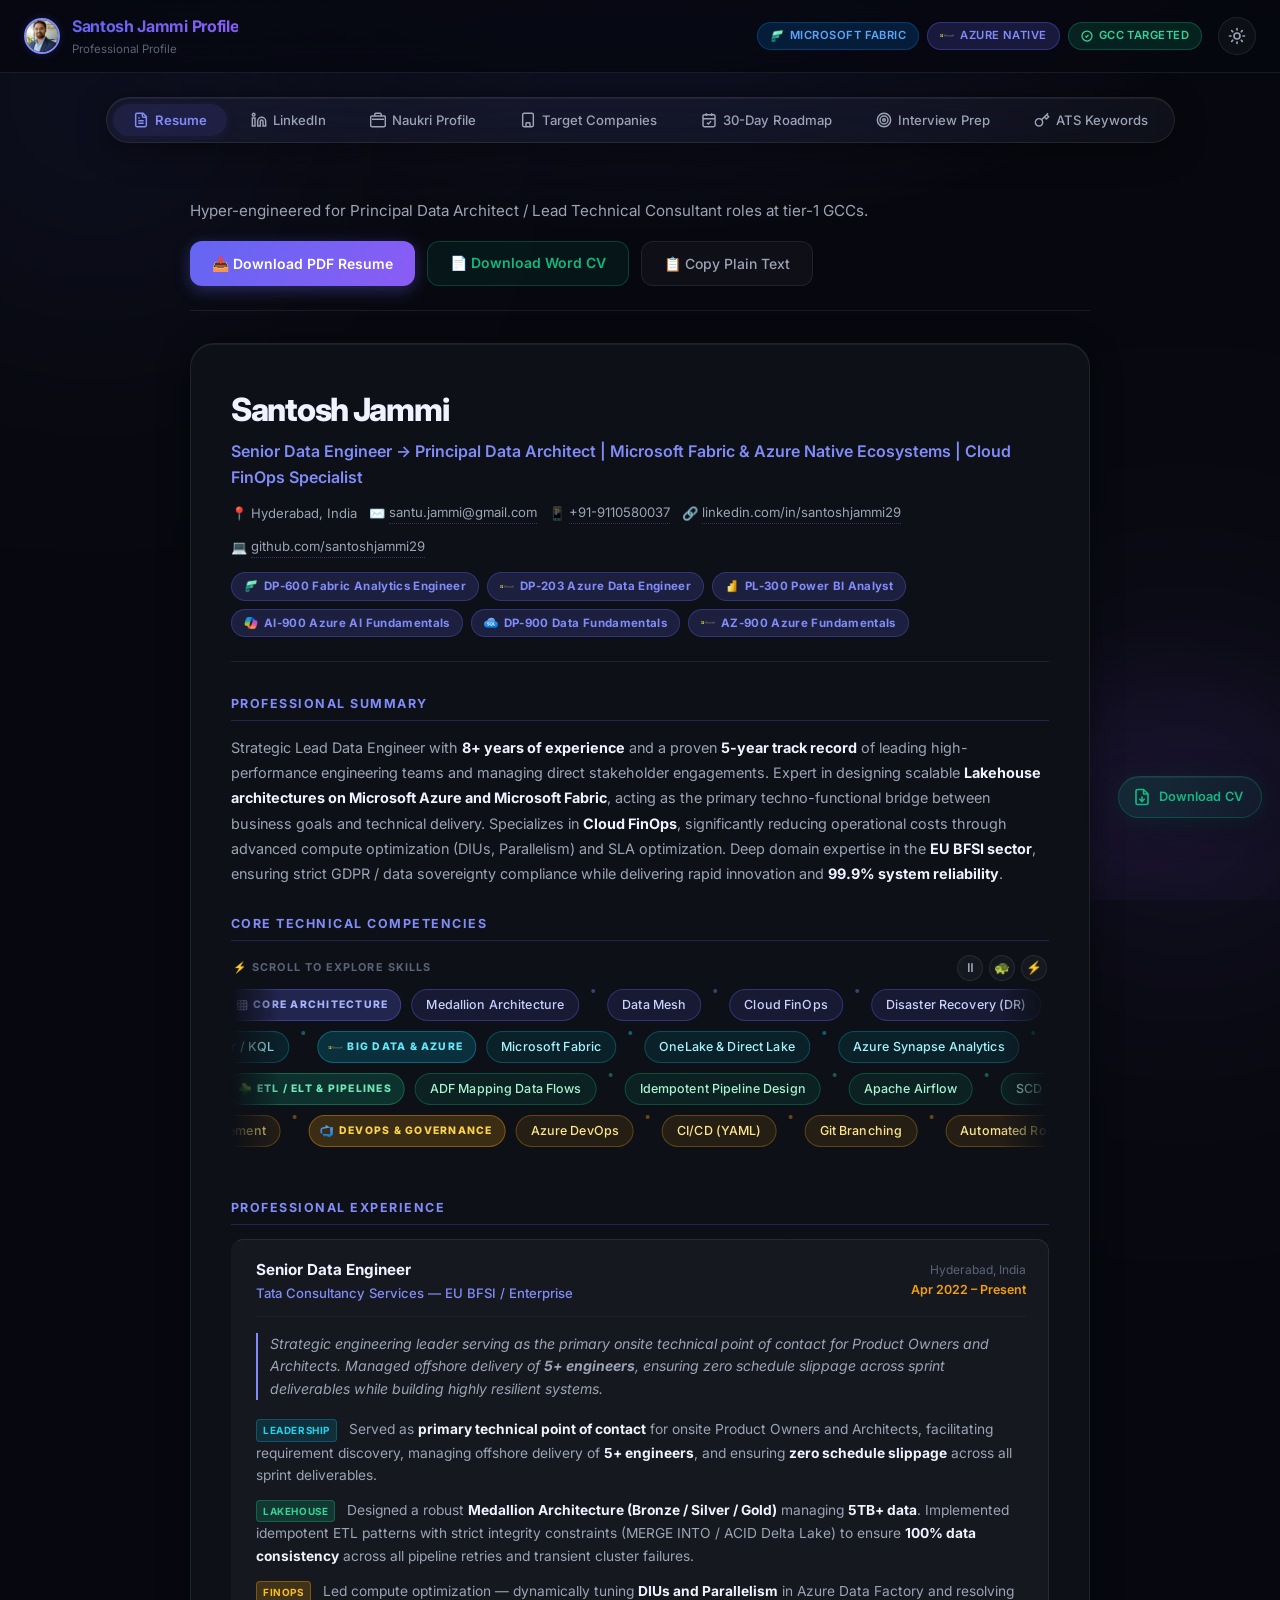
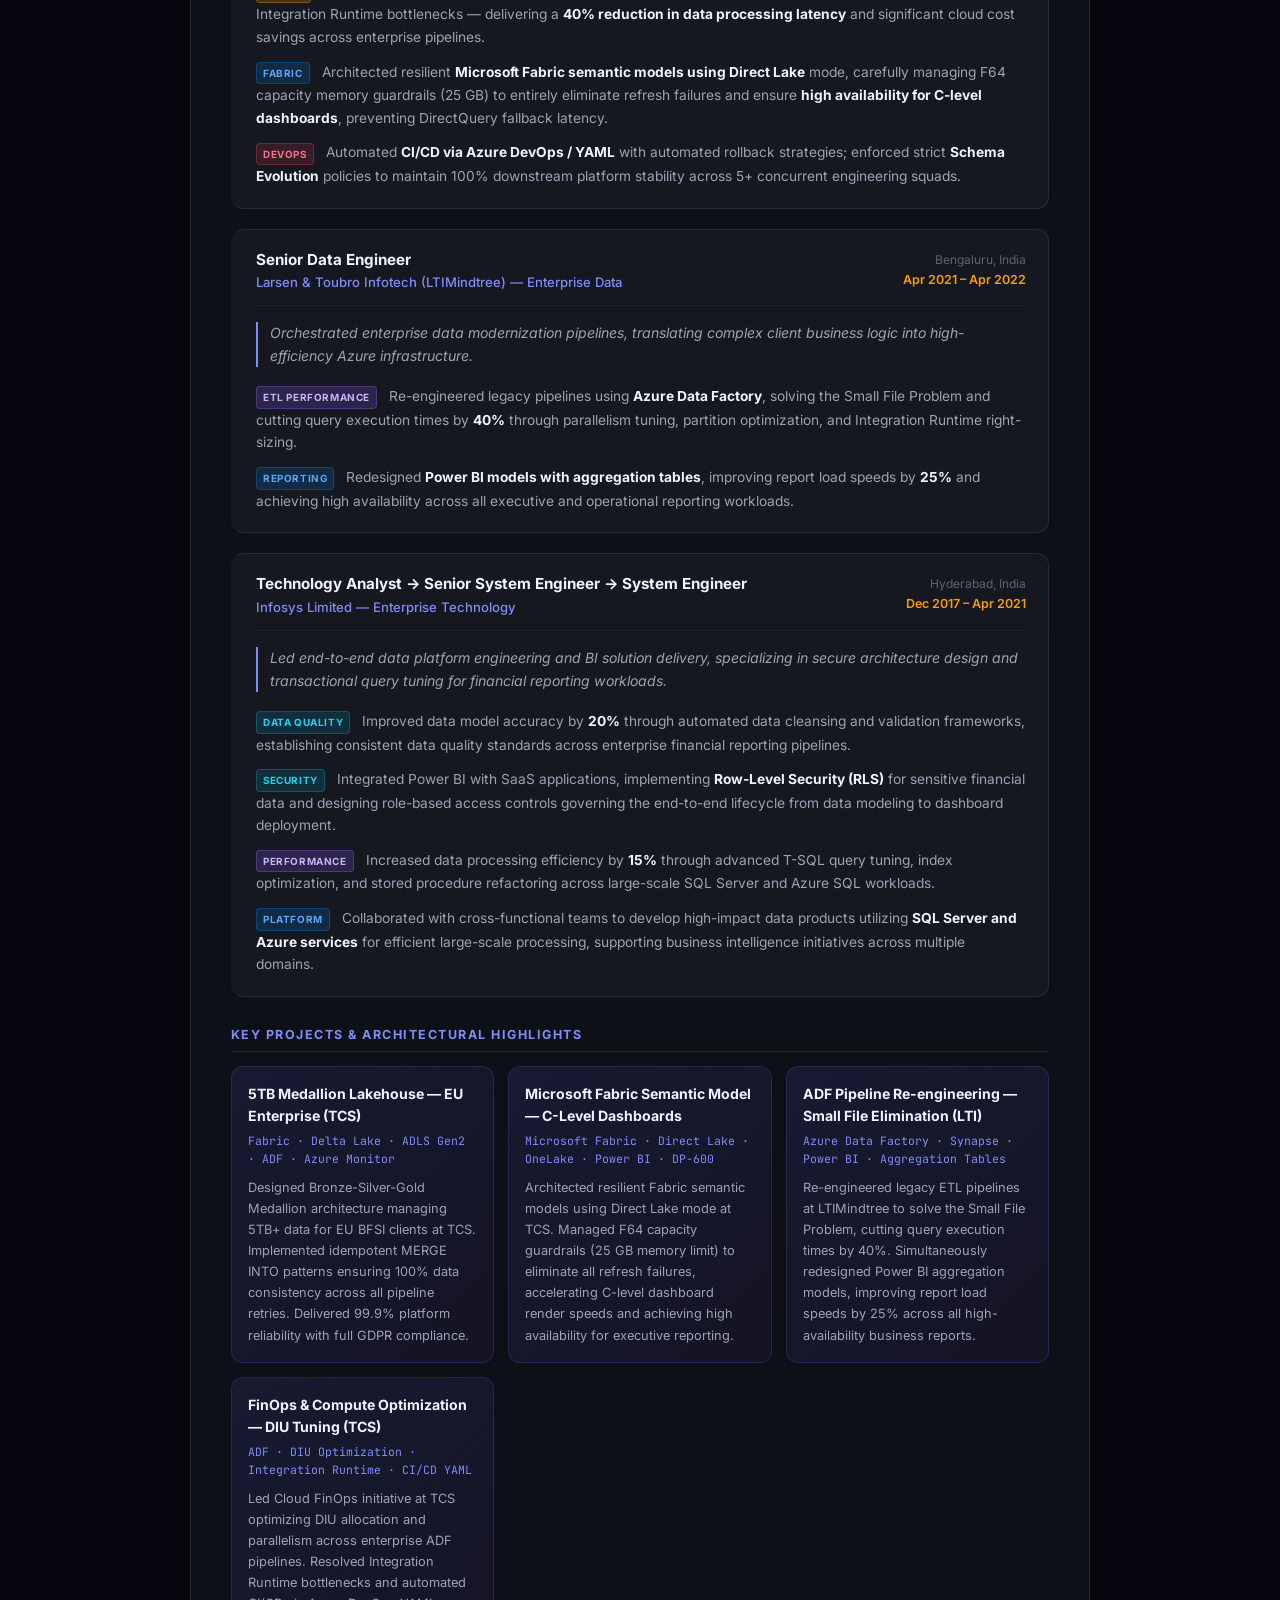
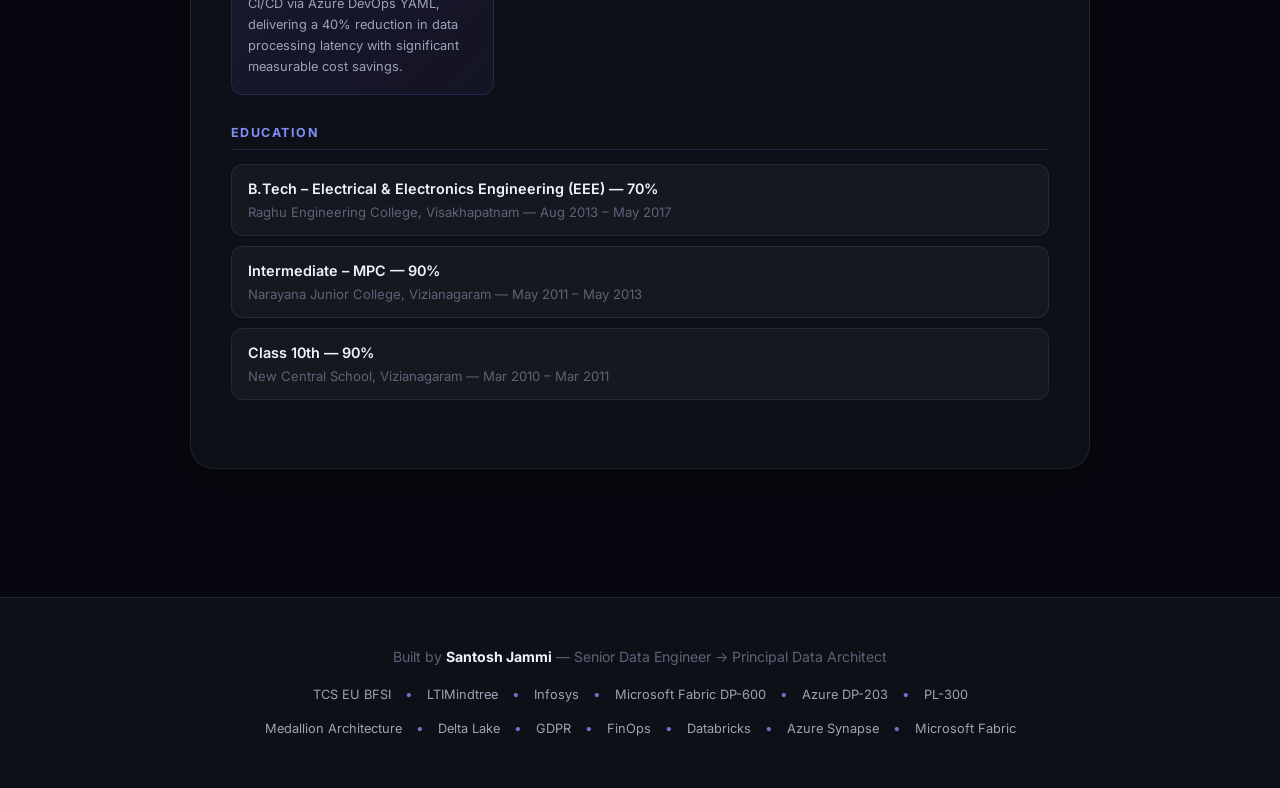
==== commit 202ef962: "feat: remove 2252 questions from footer" ====
--- a/index.html
+++ b/index.html
@@ -62,10 +62,50 @@
     </div>
   </header>
 
+  <!-- ── NAV TABS ───────────────────────────────────────────────── -->
+  <nav class="tab-nav" role="tablist" aria-label="Toolkit sections">
+    <button class="tab-btn active" role="tab" aria-selected="true"  aria-controls="panel-resume"    id="tab-resume"    data-tab="resume">
+      <span class="tab-icon">
+        <svg viewBox="0 0 24 24"><path d="M15 2H6a2 2 0 0 0-2 2v16a2 2 0 0 0 2 2h12a2 2 0 0 0 2-2V7Z"/><path d="M14 2v4a2 2 0 0 0 2 2h4"/><path d="M10 9H8"/><path d="M16 13H8"/><path d="M16 17H8"/></svg>
+      </span> Resume
+    </button>
+    <button class="tab-btn" role="tab" aria-selected="false" aria-controls="panel-linkedin"  id="tab-linkedin"  data-tab="linkedin">
+      <span class="tab-icon">
+        <svg viewBox="0 0 24 24"><path d="M16 8a6 6 0 0 1 6 6v7h-4v-7a2 2 0 0 0-2-2 2 2 0 0 0-2 2v7h-4v-7a6 6 0 0 1 6-6z"/><rect x="2" y="9" width="4" height="12"/><circle cx="4" cy="4" r="2"/></svg>
+      </span> LinkedIn
+    </button>
+    <button class="tab-btn" role="tab" aria-selected="false" aria-controls="panel-naukri"    id="tab-naukri"    data-tab="naukri">
+      <span class="tab-icon">
+        <svg viewBox="0 0 24 24"><path d="M15 2H9a2 2 0 0 0-2 2v2H3a2 2 0 0 0-2 2v12a2 2 0 0 0 2 2h18a2 2 0 0 0 2-2V8a2 2 0 0 0-2-2h-4V4a2 2 0 0 0-2-2z"/><path d="M7 6h10"/><path d="M3 11h18"/></svg>
+      </span> Naukri Profile
+    </button>
+    <button class="tab-btn" role="tab" aria-selected="false" aria-controls="panel-companies" id="tab-companies" data-tab="companies">
+      <span class="tab-icon">
+        <svg viewBox="0 0 24 24"><rect x="4" y="2" width="16" height="20" rx="2" ry="2"/><line x1="9" y1="22" x2="9" y2="16"/><line x1="15" y1="22" x2="15" y2="16"/><line x1="9" y1="16" x2="15" y2="16"/><path d="M8 6h.01M16 6h.01M8 10h.01M16 10h.01M12 6h.01M12 10h.01M8 14h.01M16 14h.01M12 14h.01"/></svg>
+      </span> Target Companies
+    </button>
+    <button class="tab-btn" role="tab" aria-selected="false" aria-controls="panel-roadmap"   id="tab-roadmap"   data-tab="roadmap">
+      <span class="tab-icon">
+        <svg viewBox="0 0 24 24"><rect x="3" y="4" width="18" height="18" rx="2" ry="2"/><line x1="16" y1="2" x2="16" y2="6"/><line x1="8" y1="2" x2="8" y2="6"/><line x1="3" y1="10" x2="21" y2="10"/><path d="M9 16l2 2 4-4"/></svg>
+      </span> 30-Day Roadmap
+    </button>
+    <button class="tab-btn" role="tab" aria-selected="false" aria-controls="panel-interview" id="tab-interview" data-tab="interview">
+      <span class="tab-icon">
+        <svg viewBox="0 0 24 24"><circle cx="12" cy="12" r="10"/><circle cx="12" cy="12" r="6"/><circle cx="12" cy="12" r="2"/></svg>
+      </span> Interview Prep
+    </button>
+    <button class="tab-btn" role="tab" aria-selected="false" aria-controls="panel-ats"       id="tab-ats"       data-tab="ats">
+      <span class="tab-icon">
+        <svg viewBox="0 0 24 24"><path d="M21 2l-2 2m-7.61 7.61a5.5 5.5 0 1 1-7.778 7.778 5.5 5.5 0 0 1 7.777-7.777zm0 0L15.5 7.5m0 0l3 3L22 7l-3-3m-3.5 3.5L19 4"/></svg>
+      </span> ATS Keywords
+    </button>
+  </nav>
+
   <!-- ── MAIN CONTENT ───────────────────────────────────────────── -->
-  <main class="main-content" style="max-width: 950px; padding: 24px 16px 80px;">
-    
-        <section id="panel-resume" role="tabpanel" aria-labelledby="tab-resume" class="tab-panel active">
+  <main class="main-content">
+
+    <!-- ═══════════════════════════════════════════ RESUME PANEL -->
+    <section id="panel-resume" role="tabpanel" aria-labelledby="tab-resume" class="tab-panel active">
       <div class="resume-workspace">
         <div class="resume-left">
           <div class="panel-header">
@@ -463,7 +503,691 @@
 
     </div><!-- /.resume-workspace -->
   </section>
-    
+
+    <!-- ═══════════════════════════════════════════ LINKEDIN PANEL -->
+    <section id="panel-linkedin" role="tabpanel" aria-labelledby="tab-linkedin" class="tab-panel" hidden>
+      <div class="panel-header">
+        <h1>LinkedIn Optimization Kit</h1>
+        <p class="panel-sub">Ready-to-paste headline options, About section, and 3 deep-technical authority posts. Click any section to copy it.</p>
+      </div>
+
+      <!-- Headlines -->
+      <div class="li-section">
+        <h2 class="li-section-title">🏷️ Headline Options</h2>
+        <div class="headline-cards">
+          <div class="headline-card recommended" onclick="copyText(this)" data-copy="Principal Data Architect | Microsoft Fabric & Azure Native Ecosystems | Cloud FinOps Specialist | DP-600 & DP-203 Certified | Designing 5TB+ Resilient Medallion Lakehouse Architectures for Global Enterprises">
+            <div class="card-label">⭐ Recommended — 211 chars</div>
+            <div class="headline-text">Principal Data Architect | Microsoft Fabric & Azure Native Ecosystems | Cloud FinOps Specialist | DP-600 & DP-203 Certified | Designing 5TB+ Resilient Medallion Lakehouse Architectures for Global Enterprises</div>
+            <div class="card-why">Best blend: seniority + technology keywords + quantifiable scale + certifications. Signals immediate readiness for enterprise roles.</div>
+            <div class="copy-hint">Click to copy</div>
+          </div>
+          <div class="headline-card" onclick="copyText(this)" data-copy="Lead Cloud Data Engineer | Azure Data Factory, Synapse & Microsoft Fabric | Driving Enterprise Cloud FinOps, Idempotent Pipeline Design & Scalable Databricks Orchestration | Open to Global Opportunities">
+            <div class="card-label">Option B — 208 chars</div>
+            <div class="headline-text">Lead Cloud Data Engineer | Azure Data Factory, Synapse & Microsoft Fabric | Driving Enterprise Cloud FinOps, Idempotent Pipeline Design & Scalable Databricks Orchestration | Open to Global Opportunities</div>
+            <div class="card-why">Targets hybrid ADF + Databricks recruiters. Explicitly states global availability.</div>
+            <div class="copy-hint">Click to copy</div>
+          </div>
+          <div class="headline-card" onclick="copyText(this)" data-copy="Senior Enterprise Data Architect | Microsoft Azure & Fabric Analytics Engineer (DP-600) | Transforming Legacy Platforms into High-Performance, AI-Ready Lakehouses | EU BFSI Data Governance & Compliance">
+            <div class="card-label">Option C — 207 chars</div>
+            <div class="headline-text">Senior Enterprise Data Architect | Microsoft Azure & Fabric Analytics Engineer (DP-600) | Transforming Legacy Platforms into High-Performance, AI-Ready Lakehouses | EU BFSI Data Governance & Compliance</div>
+            <div class="card-why">Appeals directly to banking & healthcare. Highlights governance, DP-600 cert, and EU BFSI compliance expertise.</div>
+            <div class="copy-hint">Click to copy</div>
+          </div>
+        </div>
+      </div>
+
+      <!-- About Section -->
+      <div class="li-section">
+        <h2 class="li-section-title">📝 About Section</h2>
+        <div class="copyable-block" id="about-block" onclick="copyBlock('about-block')">
+          <div class="copy-overlay">Click to copy</div>
+          <p>As a Principal Data Architect and Strategic Lead with over 8 years of dedicated experience in the Microsoft Azure native ecosystem, my expertise lies in designing and orchestrating planetary-scale data platforms that bridge complex business objectives with high-performance technical delivery.</p>
+          <br/>
+          <p>Holding advanced certifications across the Azure stack (DP-600 Fabric Analytics, DP-203 Azure Data Engineer, and PL-300 Power BI), I specialize in the modernization of legacy infrastructures into highly resilient Medallion Lakehouse architectures. My recent focus has been on driving Microsoft Fabric implementation — leveraging OneLake interoperability and Direct Lake semantic modeling — to eliminate data silos and accelerate executive decision-making.</p>
+          <br/>
+          <p>Furthermore, I bring a rigorous engineering mindset to Cloud FinOps, consistently reducing operational expenditures by optimizing Data Integration Units (DIUs) and cluster parallelism. Having successfully managed 5TB+ data ecosystems within strictly regulated EU BFSI environments, I am highly adept at enforcing GDPR compliance and data sovereignty.</p>
+          <br/>
+          <p>I am currently open to global remote contracts and international corporate sponsorships where I can lead cross-functional engineering squads and drive enterprise-wide data transformations.</p>
+          <br/>
+          <p>🔑 <strong>Core Focus:</strong> Microsoft Fabric | OneLake | Direct Lake | Delta Lake | Cloud FinOps | Medallion Architecture | Azure Data Factory | Databricks Unity Catalog | GDPR | Data Governance</p>
+        </div>
+      </div>
+
+      <!-- Posts -->
+      <div class="li-section">
+        <h2 class="li-section-title">📢 Authority Post Series</h2>
+
+        <div class="post-card">
+          <div class="post-meta">
+            <span class="post-number">Post A</span>
+            <span class="post-topic">Direct Lake Mode vs. Import vs. DirectQuery</span>
+            <button class="btn-copy-post" onclick="copyBlock('post-a')">Copy Post</button>
+          </div>
+          <div class="copyable-block" id="post-a">
+            <div class="copy-overlay">Click to copy</div>
+            <p>🚨 <strong>Your Power BI dashboard is lying to you — and it's costing your company thousands per month.</strong></p>
+            <br/>
+            <p>Here's a pattern I see repeatedly in Microsoft Fabric migrations:</p>
+            <p>Teams celebrate moving to Fabric, but the dashboards still feel slow. Here's why: they've silently fallen into <strong>DirectQuery Fallback</strong> — and they don't even know it.</p>
+            <br/>
+            <p><strong>A quick architecture breakdown:</strong></p>
+            <p>🔴 Import Mode → Fast queries, but data is duplicated and always stale by hours</p>
+            <p>🟡 DirectQuery → Always fresh, but every click translates to an expensive SQL round-trip against the MPP engine</p>
+            <p>🟢 Direct Lake → The breakthrough: loads Delta Parquet files DIRECTLY from OneLake into the Analysis Services memory. No duplication. Near-real-time freshness. Lightning speed.</p>
+            <br/>
+            <p><strong>But here's the architectural trap nobody talks about:</strong></p>
+            <p>An F64 Fabric SKU has a hard memory ceiling of 25 GB and a 1.5 billion row limit per table.</p>
+            <p>When your semantic model exceeds this threshold, Fabric tries to page data in and out of OneLake. When that fails, it silently falls back to DirectQuery — bypassing the entire in-memory advantage and hammering the SQL Analytics Endpoint.</p>
+            <p>Result? 45-second dashboard renders. Capacity spikes. Unhappy stakeholders.</p>
+            <br/>
+            <p><strong>The fix (from an architecture level):</strong></p>
+            <p>✅ Remove high-cardinality columns (transaction IDs, GUIDs) from the semantic model entirely</p>
+            <p>✅ Aggressively partition Delta tables to minimize per-query memory footprint</p>
+            <p>✅ Compact small Parquet files regularly using OPTIMIZE + VACUUM</p>
+            <p>✅ Temporarily disable DirectQuery fallback during testing to expose breaking queries explicitly</p>
+            <br/>
+            <p>The 25 GB guardrail is not a bug. It's a design constraint that rewards architecturally disciplined data engineers.</p>
+            <br/>
+            <p>Are you managing Fabric capacity limits in your organization? What's your optimization strategy?</p>
+            <br/>
+            <p>#MicrosoftFabric #DataArchitecture #DirectLake #PowerBI #CloudFinOps #DataEngineering #OneLake #AzureData</p>
+          </div>
+        </div>
+
+        <div class="post-card">
+          <div class="post-meta">
+            <span class="post-number">Post B</span>
+            <span class="post-topic">Cloud FinOps in Azure Data Factory — DIU Mathematics</span>
+            <button class="btn-copy-post" onclick="copyBlock('post-b')">Copy Post</button>
+          </div>
+          <div class="copyable-block" id="post-b">
+            <div class="copy-overlay">Click to copy</div>
+            <p>💸 <strong>I audited an ADF pipeline that was burning $4,200/month unnecessarily. Here's the exact fix — and the math behind it.</strong></p>
+            <br/>
+            <p>Most data engineers measure pipeline success by asking: "Did it run?"</p>
+            <p>Senior architects ask: "At what cost per byte did it run?"</p>
+            <br/>
+            <p>This distinction is worth 15–20 LPA at tier-1 GCCs.</p>
+            <br/>
+            <p><strong>First, understand the unit economics of ADF:</strong></p>
+            <p>A Data Integration Unit (DIU) is a composite measure of CPU + memory + network bandwidth.</p>
+            <p>Azure charges <strong>$0.25 per DIU-hour</strong> for copy activities.</p>
+            <br/>
+            <p><strong>The failure pattern I found:</strong></p>
+            <p>• Pipeline: 7-hour sequential run, fixed at 4 DIUs</p>
+            <p>• Cost: 4 DIUs × 7 hours × $0.25 = $7.00 per run</p>
+            <p>• Monthly (20 business days): $140/pipeline</p>
+            <p>• Scale to 30 such pipelines = $4,200/month — for a workload that could complete in 45 minutes.</p>
+            <br/>
+            <p><strong>The architectural fix:</strong></p>
+            <p>✅ Increase DIU allocation strategically (not blindly) to scale parallelism</p>
+            <p>✅ Define explicit parallel copy settings based on data payload characteristics</p>
+            <p>✅ Set Time-to-Live (TTL) on integration runtimes to prevent idle compute charges</p>
+            <p>✅ Implement dynamic DIU allocation via pipeline parameters — let payload SIZE drive DIU count, not gut instinct</p>
+            <br/>
+            <p><strong>After optimization:</strong></p>
+            <p>• Runtime: 45 minutes (down from 7 hours)</p>
+            <p>• Monthly cost per pipeline: ~$18</p>
+            <p>• Savings: ~83% reduction</p>
+            <br/>
+            <p>Cloud FinOps isn't about being cheap. It's about making infrastructure cost scale linearly with data volume — not exponentially with engineering laziness.</p>
+            <br/>
+            <p>What's your most impactful ADF optimization story? Drop it below 👇</p>
+            <br/>
+            <p>#AzureDataFactory #CloudFinOps #DataEngineering #ADF #MicrosoftAzure #DataArchitecture #CostOptimization #GCC</p>
+          </div>
+        </div>
+
+        <div class="post-card">
+          <div class="post-meta">
+            <span class="post-number">Post C</span>
+            <span class="post-topic">Idempotent Delta Lake MERGE INTO — Zero Duplicate Guarantee</span>
+            <button class="btn-copy-post" onclick="copyBlock('post-c')">Copy Post</button>
+          </div>
+          <div class="copyable-block" id="post-c">
+            <div class="copy-overlay">Click to copy</div>
+            <p>⚡ <strong>Your Spark pipeline WILL fail. The question is: will your data survive it?</strong></p>
+            <br/>
+            <p>In distributed systems, failure is not a possibility — it's a certainty.</p>
+            <p>The difference between a junior engineer and a Principal Architect is this:</p>
+            <p>Juniors write retry logic. Architects design systems that inherently cannot produce duplicate data, regardless of how many times they retry.</p>
+            <br/>
+            <p>This is called <strong>idempotency</strong>.</p>
+            <br/>
+            <p><strong>The legacy failure pattern (append-only pipelines):</strong></p>
+            <p>1. Spark node crashes mid-write at record #847,291</p>
+            <p>2. Pipeline auto-retries from the beginning</p>
+            <p>3. Records 1 through 847,290 are now duplicated in your staging table</p>
+            <p>4. Your C-suite revenue report now shows 2× the actual sales figures</p>
+            <p>5. You spend 3 days in a war room explaining why the data is wrong</p>
+            <br/>
+            <p><strong>The Delta Lake MERGE INTO solution:</strong></p>
+            <p>Instead of appending, you define the EXACT resolution logic:</p>
+            <br/>
+            <p><code>MERGE INTO target_table AS target</code></p>
+            <p><code>USING source_data AS source</code></p>
+            <p><code>ON target.record_id = source.record_id</code></p>
+            <p><code>WHEN MATCHED THEN UPDATE SET *</code></p>
+            <p><code>WHEN NOT MATCHED THEN INSERT *</code></p>
+            <br/>
+            <p>Run this 1 time or 100 times. The final state of the table is IDENTICAL.</p>
+            <br/>
+            <p><strong>Why this is guaranteed safe:</strong></p>
+            <p>Delta Lake enforces full ACID compliance via its transaction log (_delta_log).</p>
+            <p>A partially failed MERGE transaction is NEVER committed. The transaction log ensures atomicity — either the entire merge succeeds and is logged as a new commit, or the table state rolls back completely.</p>
+            <br/>
+            <p>This is not just a coding pattern. It's an architectural philosophy:</p>
+            <p>Stop handling errors. Start building systems that ignore them.</p>
+            <br/>
+            <p>Are you using idempotent MERGE patterns in your Medallion architecture? What's your MATCHED / NOT MATCHED strategy for SCD Type 2?</p>
+            <br/>
+            <p>#DeltaLake #DataEngineering #ApacheSpark #DataArchitecture #Databricks #MicrosoftFabric #ACID #MedallionArchitecture #DataQuality</p>
+          </div>
+        </div>
+      </div>
+    </section>
+
+    <!-- ═══════════════════════════════════════════ NAUKRI PANEL -->
+    <section id="panel-naukri" role="tabpanel" aria-labelledby="tab-naukri" class="tab-panel" hidden>
+      <div class="panel-header">
+        <h1>Naukri Profile Optimization Kit</h1>
+        <p class="panel-sub">Algorithmic hacks and optimized copy-paste content specifically designed to maximize visibility and profile score on India's primary recruitment portal.</p>
+      </div>
+
+      <!-- Resume Headline -->
+      <div class="li-section">
+        <h2 class="li-section-title">🏷️ Naukri Resume Headline</h2>
+        <p style="margin-bottom: 12px; font-size: 0.82rem; color: var(--text-secondary)">The resume headline is highly indexed by Naukri's search crawler. Choose one of these target-rich headlines:</p>
+        <div class="headline-cards">
+          <div class="headline-card recommended" onclick="copyText(this)" data-copy="Principal Data Architect | Lead Technical Consultant | 8+ Yrs | Microsoft Fabric (DP-600), Azure Data Factory, Databricks Unity Catalog, Cloud FinOps, Medallion Lakehouses, EU BFSI Security">
+            <div class="card-label">⭐ Recommended — 207 chars</div>
+            <div class="headline-text">Principal Data Architect | Lead Technical Consultant | 8+ Yrs | Microsoft Fabric (DP-600), Azure Data Factory, Databricks Unity Catalog, Cloud FinOps, Medallion Lakehouses, EU BFSI Security</div>
+            <div class="card-why">Best for Senior / Lead Architectural roles. Packed with high-value search tags that recruiters filter for.</div>
+            <div class="copy-hint">Click to copy</div>
+          </div>
+          <div class="headline-card" onclick="copyText(this)" data-copy="Lead Data Engineer | 8+ Yrs | Azure Data Factory, Databricks, PySpark, Microsoft Fabric | Cloud FinOps | Implementing Idempotent Delta Pipelines &amp; Large Scale Medallion Architectures">
+            <div class="card-label">Option B — 189 chars</div>
+            <div class="headline-text">Lead Data Engineer | 8+ Yrs | Azure Data Factory, Databricks, PySpark, Microsoft Fabric | Cloud FinOps | Implementing Idempotent Delta Pipelines &amp; Large Scale Medallion Architectures</div>
+            <div class="card-why">Focuses heavily on hands-on engineering scale, Spark, and data transformation pipeline delivery.</div>
+            <div class="copy-hint">Click to copy</div>
+          </div>
+        </div>
+      </div>
+
+      <!-- Key Skills Tags -->
+      <div class="li-section">
+        <h2 class="li-section-title">🔑 Naukri Key Skills (Algorithmic Tags)</h2>
+        <p style="margin-bottom: 16px; font-size: 0.82rem; color: var(--text-secondary)">Recruiters search Naukri by selecting exact tags. Ensure your profile has the maximum number of high-relevance tags (click to copy):</p>
+        
+        <div style="display: grid; grid-template-columns: repeat(auto-fit, minmax(280px, 1fr)); gap: 20px;">
+          <div style="background: var(--bg-card); border: 1px solid var(--border); padding: 18px; border-radius: var(--radius-lg);">
+            <div style="font-size: 0.85rem; font-weight: 700; color: var(--indigo-light); margin-bottom: 10px;">☁️ Core Platforms &amp; Storage</div>
+            <div class="ats-chips">
+              <span class="ats-chip" onclick="copyKeyword(this, 'Microsoft Fabric')">Microsoft Fabric</span>
+              <span class="ats-chip" onclick="copyKeyword(this, 'OneLake')">OneLake</span>
+              <span class="ats-chip" onclick="copyKeyword(this, 'Direct Lake')">Direct Lake</span>
+              <span class="ats-chip" onclick="copyKeyword(this, 'Delta Lake')">Delta Lake</span>
+              <span class="ats-chip" onclick="copyKeyword(this, 'Databricks')">Databricks</span>
+              <span class="ats-chip" onclick="copyKeyword(this, 'Unity Catalog')">Unity Catalog</span>
+              <span class="ats-chip" onclick="copyKeyword(this, 'Azure Data Factory')">Azure Data Factory</span>
+              <span class="ats-chip" onclick="copyKeyword(this, 'Azure Synapse')">Azure Synapse</span>
+              <span class="ats-chip" onclick="copyKeyword(this, 'ADLS Gen2')">ADLS Gen2</span>
+            </div>
+          </div>
+
+          <div style="background: var(--bg-card); border: 1px solid var(--border); padding: 18px; border-radius: var(--radius-lg);">
+            <div style="font-size: 0.85rem; font-weight: 700; color: var(--emerald); margin-bottom: 10px;">⚙️ Engineering &amp; Architecture</div>
+            <div class="ats-chips">
+              <span class="ats-chip" onclick="copyKeyword(this, 'PySpark')">PySpark</span>
+              <span class="ats-chip" onclick="copyKeyword(this, 'Medallion Architecture')">Medallion Architecture</span>
+              <span class="ats-chip" onclick="copyKeyword(this, 'Cloud FinOps')">Cloud FinOps</span>
+              <span class="ats-chip" onclick="copyKeyword(this, 'Idempotent Ingestion')">Idempotent Ingestion</span>
+              <span class="ats-chip" onclick="copyKeyword(this, 'SCD Type 2')">SCD Type 2</span>
+              <span class="ats-chip" onclick="copyKeyword(this, 'Data Mesh')">Data Mesh</span>
+              <span class="ats-chip" onclick="copyKeyword(this, 'Kimball Modeling')">Kimball Modeling</span>
+              <span class="ats-chip" onclick="copyKeyword(this, 'Data Vault 2.0')">Data Vault 2.0</span>
+              <span class="ats-chip" onclick="copyKeyword(this, 'Liquid Clustering')">Liquid Clustering</span>
+            </div>
+          </div>
+
+          <div style="background: var(--bg-card); border: 1px solid var(--border); padding: 18px; border-radius: var(--radius-lg);">
+            <div style="font-size: 0.85rem; font-weight: 700; color: var(--amber); margin-bottom: 10px;">🔐 DevOps, BI &amp; Security</div>
+            <div class="ats-chips">
+              <span class="ats-chip" onclick="copyKeyword(this, 'Azure DevOps')">Azure DevOps</span>
+              <span class="ats-chip" onclick="copyKeyword(this, 'CI/CD YAML Pipelines')">CI/CD YAML Pipelines</span>
+              <span class="ats-chip" onclick="copyKeyword(this, 'Row-Level Security')">Row-Level Security</span>
+              <span class="ats-chip" onclick="copyKeyword(this, 'GDPR Compliance')">GDPR Compliance</span>
+              <span class="ats-chip" onclick="copyKeyword(this, 'Power BI')">Power BI</span>
+              <span class="ats-chip" onclick="copyKeyword(this, 'Azure Key Vault')">Azure Key Vault</span>
+              <span class="ats-chip" onclick="copyKeyword(this, 'Schema Evolution')">Schema Evolution</span>
+            </div>
+          </div>
+        </div>
+      </div>
+
+      <!-- Profile Summary -->
+      <div class="li-section">
+        <h2 class="li-section-title">📝 Naukri Profile Summary</h2>
+        <p style="margin-bottom: 12px; font-size: 0.82rem; color: var(--text-secondary)">Paste this summary into your Naukri profile bio. It contains crucial density of target titles and technical keywords:</p>
+        <div class="copyable-block" id="naukri-summary-block" onclick="copyBlock('naukri-summary-block')">
+          <div class="copy-overlay">Click to copy</div>
+          <p>Strategic Lead Data Engineer &amp; Principal Data Architect with 8+ years of experience designing and managing planetary-scale data platform architectures within the Microsoft Azure native ecosystem. Expert in building highly resilient 5TB+ Medallion Lakehouses (Bronze-Silver-Gold) using Delta Lake, Databricks (Unity Catalog), and Microsoft Fabric (OneLake, Direct Lake).</p>
+          <br/>
+          <p>Specialist in Cloud FinOps, delivering up to 40% reduction in data processing latency and significant compute cost savings through Data Integration Unit (DIU) tuning and cluster parallelism optimization. Deep domain experience in the regulated EU BFSI sector, establishing strict GDPR data sovereignty, end-to-end data quality checks, and robust Row-Level Security (RLS) policies. Certified Fabric Analytics Engineer (DP-600), Azure Data Engineer (DP-203), and Power BI Analyst (PL-300).</p>
+        </div>
+      </div>
+
+      <!-- Profile Refresh Hacks -->
+      <div class="li-section">
+        <h2 class="li-section-title">💡 Naukri Algorithmic Visibility Hacks</h2>
+        <div style="display: grid; grid-template-columns: 1fr; gap: 12px;">
+          <div class="fabric-premium-explainer" style="background: rgba(99,102,241,0.06); border: 1px solid rgba(99,102,241,0.2); margin-top: 0;">
+            <div class="explainer-icon">⏰</div>
+            <div>
+              <strong>Daily Profile Refresh:</strong> The Naukri recruiter dashboard sorts candidate search queries strictly by the "Last Active" timestamp. To push your profile back to the top of recruiter searches, log in daily, make a tiny modification to your resume headline or profile summary (e.g., adding or removing a space), and save. This single action increases recruiter views by up to 5x.
+            </div>
+          </div>
+          <div class="fabric-premium-explainer" style="background: rgba(16,185,129,0.06); border: 1px solid rgba(16,185,129,0.2); margin-top: 0;">
+            <div class="explainer-icon">🎯</div>
+            <div>
+              <strong>Designation Alignment:</strong> Ensure your "Current Designation" is set to <strong>"Senior Data Engineer / Lead Technical Consultant"</strong> and your "Preferred Designation" explicitly lists <strong>"Principal Data Architect"</strong> and <strong>"Lead Data Engineer"</strong>. Recruiters search using target designations, so matching their exact search filters is essential.
+            </div>
+          </div>
+          <div class="fabric-premium-explainer" style="background: rgba(245,158,11,0.06); border: 1px solid rgba(245,158,11,0.2); margin-top: 0;">
+            <div class="explainer-icon">🎓</div>
+            <div>
+              <strong>Fill Out All Verification Steps:</strong> Profiles with 100% completion scores rank substantially higher. Link and verify your email, phone number, and upload an ATS-matching resume (matching the PDF version from this toolkit) so that Naukri's system indexes the resume document text for recruiters.
+            </div>
+          </div>
+        </div>
+      </div>
+    </section>
+
+    <!-- ════════════════════════════════════════ TARGET COMPANIES PANEL -->
+    <section id="panel-companies" role="tabpanel" aria-labelledby="tab-companies" class="tab-panel" hidden>
+      <div class="panel-header">
+        <h1>Tier-1 Target Companies</h1>
+        <p class="panel-sub">15 GCC organizations with confirmed large-scale Azure / Fabric investments. Prioritize by alignment to your domain expertise.</p>
+      </div>
+
+      <div class="comp-filters">
+        <button class="filter-btn active" data-filter="all">All (15)</button>
+        <button class="filter-btn" data-filter="bfsi">BFSI (5)</button>
+        <button class="filter-btn" data-filter="health">Healthcare (4)</button>
+        <button class="filter-btn" data-filter="tech">Tech / Cloud (3)</button>
+        <button class="filter-btn" data-filter="retail">Retail / Other (3)</button>
+      </div>
+
+      <div class="comp-grid" id="comp-grid">
+        <!-- Cards injected by JS -->
+      </div>
+
+      <div class="comp-summary">
+        <h2>Compensation Reality Check — The Fabric Premium</h2>
+        <div class="comp-table-wrap">
+          <table class="comp-table">
+            <thead>
+              <tr>
+                <th>Experience Level</th>
+                <th>Standard Azure / ADF (LPA)</th>
+                <th>Premium Fabric + Databricks (LPA)</th>
+                <th>Compensation Spike</th>
+              </tr>
+            </thead>
+            <tbody>
+              <tr>
+                <td>Mid-Level Engineer (3–5 yrs)</td>
+                <td>₹15 L – ₹20 L</td>
+                <td class="premium-cell">₹20 L – ₹28 L</td>
+                <td class="spike-cell">33% – 40%</td>
+              </tr>
+              <tr>
+                <td>Senior Engineer (5–8 yrs)</td>
+                <td>₹20 L – ₹25 L</td>
+                <td class="premium-cell">₹28 L – ₹38 L</td>
+                <td class="spike-cell">40% – 52%</td>
+              </tr>
+              <tr class="highlight-row">
+                <td><strong>Principal Architect (8–10+ yrs)</strong></td>
+                <td>₹25 L – ₹35 L</td>
+                <td class="premium-cell"><strong>₹40 L – ₹55 L+</strong></td>
+                <td class="spike-cell"><strong>42% – 60%</strong></td>
+              </tr>
+            </tbody>
+          </table>
+        </div>
+
+        <div class="fabric-premium-explainer">
+          <div class="explainer-icon">💡</div>
+          <div>
+            <strong>Why the Fabric Premium exists:</strong> An F64 capacity costs ~$8,409.60/month (pay-as-you-go). Exceeding the 25 GB Direct Lake memory limit triggers DirectQuery fallback, exponentially spiking compute costs and degrading dashboard performance. An architect who prevents this pays for themselves many times over.
+          </div>
+        </div>
+      </div>
+
+      <div class="intl-section">
+        <h2>International Recruitment Networks</h2>
+        <div class="intl-grid">
+          <div class="intl-card">
+            <div class="intl-name">Jefferson Frank</div>
+            <div class="intl-focus">Microsoft Azure & Cloud Architecture</div>
+            <div class="intl-detail">Global leader in specialized cloud recruitment. Manages lucrative remote/hybrid contracts — UK/EU engagements at £550–£700/day outside IR35.</div>
+          </div>
+          <div class="intl-card">
+            <div class="intl-name">Toptal</div>
+            <div class="intl-focus">Elite Freelance Engineering — Top 3%</div>
+            <div class="intl-detail">Rigorously vetted marketplace. Passing multi-stage technical screening unlocks premium international remote contracts with Fortune 500 companies.</div>
+          </div>
+          <div class="intl-card">
+            <div class="intl-name">VanHack</div>
+            <div class="intl-focus">Global Relocation & Visa Sponsorship</div>
+            <div class="intl-detail">Bridges global talent to Canada, EU, and US roles offering visa sponsorship (H-1B, TN, O-1A, E-3, EU Blue Card) or relocation assistance.</div>
+          </div>
+          <div class="intl-card">
+            <div class="intl-name">Relocate.me</div>
+            <div class="intl-focus">Curated EU/UK Relocation Opportunities</div>
+            <div class="intl-detail">Exclusively features jobs with verified visa sponsorship and relocation support. Eliminates friction of searching "willing to sponsor" keywords.</div>
+          </div>
+          <div class="intl-card">
+            <div class="intl-name">Arc.dev</div>
+            <div class="intl-focus">High-Paying Remote-First Placements</div>
+            <div class="intl-detail">Remote-first platform for senior engineers. Skill-based matching with robust legal structures for cross-border full-time employment pegged to USD/GBP.</div>
+          </div>
+        </div>
+      </div>
+    </section>
+
+    <!-- ══════════════════════════════════════════ 30-DAY ROADMAP PANEL -->
+    <section id="panel-roadmap" role="tabpanel" aria-labelledby="tab-roadmap" class="tab-panel" hidden>
+      <div class="panel-header">
+        <h1>30-Day Architectural Fluency Roadmap</h1>
+        <p class="panel-sub">Build an impenetrable Databricks and PySpark architectural foundation in 4 focused weeks. Designed to enable you to control system design interviews without daily scripting experience.</p>
+      </div>
+
+      <div class="roadmap-grid">
+        <div class="week-card week-1">
+          <div class="week-header">
+            <div class="week-badge">Week 1</div>
+            <div class="week-title">Unified Governance & Zero-Copy Architecture</div>
+            <div class="week-days">Days 1–7</div>
+          </div>
+          <div class="week-body">
+            <div class="focus-area">
+              <div class="focus-icon">🏛️</div>
+              <div>Master the <strong>Unity Catalog hierarchy</strong>: Metastore → Catalog → Schema → Table. Understand governance at each level.</div>
+            </div>
+            <div class="focus-area">
+              <div class="focus-icon">📦</div>
+              <div>Deep study: <strong>Managed Tables</strong> (data in UC root bucket) vs <strong>External Tables</strong> (data in existing ADLS Gen2 lakes) — their lifecycle, access control, and governance implications.</div>
+            </div>
+            <div class="focus-area">
+              <div class="focus-icon">🔐</div>
+              <div>Master the exact <strong>OAuth + Service Principal (SPN) handshake</strong> required to expose Databricks Delta tables to Fabric via OneLake ABFS shortcuts — without duplicating data.</div>
+            </div>
+            <div class="focus-area">
+              <div class="focus-icon">🔗</div>
+              <div>Configure <strong>Azure Key Vault Secret Scopes</strong> in Databricks to handle OAuth credentials. Practice the Storage Blob Data Contributor role assignment on ADLS Gen2.</div>
+            </div>
+            <div class="week-deliverable">
+              <strong>Week 1 Deliverable:</strong> You can explain zero-copy OneLake integration end-to-end including security handshake, without referring to notes.
+            </div>
+          </div>
+        </div>
+
+        <div class="week-card week-2">
+          <div class="week-header">
+            <div class="week-badge">Week 2</div>
+            <div class="week-title">The Optimization Engine: Liquid Clustering vs Z-Ordering</div>
+            <div class="week-days">Days 8–14</div>
+          </div>
+          <div class="week-body">
+            <div class="focus-area">
+              <div class="focus-icon">📐</div>
+              <div>Deconstruct <strong>Z-ordering (Z-curves)</strong>: why it requires a full-table rewrite on every OPTIMIZE run and how high cardinality and data skew cause write amplification at scale.</div>
+            </div>
+            <div class="focus-area">
+              <div class="focus-icon">🌊</div>
+              <div>Deep study: <strong>Liquid Clustering (Hilbert curves)</strong>. Understand why Hilbert curves provide tighter bounding boxes, better data skipping, and superior distance preservation between adjacent data points.</div>
+            </div>
+            <div class="focus-area">
+              <div class="focus-icon">⚡</div>
+              <div>Master the <strong>incremental clustering model</strong>: Liquid Clustering only re-clusters new unstable Z-cubes until they reach target size — leaving sealed historical Z-cubes completely untouched.</div>
+            </div>
+            <div class="focus-area">
+              <div class="focus-icon">🚫</div>
+              <div>Memorize why <strong>Z-ordering and Liquid Clustering are mutually exclusive</strong> technologies. Practice explaining this in a system design context.</div>
+            </div>
+            <div class="week-deliverable">
+              <strong>Week 2 Deliverable:</strong> Can explain why a 6-hour OPTIMIZE job should be replaced with Liquid Clustering, with specific DBU cost justification.
+            </div>
+          </div>
+        </div>
+
+        <div class="week-card week-3">
+          <div class="week-header">
+            <div class="week-badge">Week 3</div>
+            <div class="week-title">Resiliency & ACID Mechanics — Delta Transaction Logs</div>
+            <div class="week-days">Days 15–21</div>
+          </div>
+          <div class="week-body">
+            <div class="focus-area">
+              <div class="focus-icon">📁</div>
+              <div>Study the <strong>_delta_log directory</strong> structure: JSON commit files (individual transactions) and Parquet checkpoint files (periodic consolidated snapshots). Understand how they dictate the current state of a table.</div>
+            </div>
+            <div class="focus-area">
+              <div class="focus-icon">✍️</div>
+              <div>Master <strong>Copy-On-Write (CoW)</strong> mechanics during upserts: how Delta rewrites only affected Parquet files, enabling snapshot isolation for concurrent reads during write operations.</div>
+            </div>
+            <div class="focus-area">
+              <div class="focus-icon">⏰</div>
+              <div>Deep study: <strong>Time Travel</strong> using AS OF VERSION and AS OF TIMESTAMP. Practice design scenarios where time travel enables SCD Type 2 compliance and audit trail reconstruction.</div>
+            </div>
+            <div class="focus-area">
+              <div class="focus-icon">🔄</div>
+              <div>Formulate explanations on <strong>idempotent writes in Spark Structured Streaming</strong> — micro-batch checkpointing, MERGE INTO patterns, and exactly-once delivery guarantees using Delta's transaction log.</div>
+            </div>
+            <div class="week-deliverable">
+              <strong>Week 3 Deliverable:</strong> Can whiteboard the full ACID transaction lifecycle for a MERGE INTO operation, from commit initiation to _delta_log entry.
+            </div>
+          </div>
+        </div>
+
+        <div class="week-card week-4">
+          <div class="week-header">
+            <div class="week-badge">Week 4</div>
+            <div class="week-title">FinOps, Cluster Sizing & Execution Mechanics</div>
+            <div class="week-days">Days 22–30</div>
+          </div>
+          <div class="week-body">
+            <div class="focus-area">
+              <div class="focus-icon">🖥️</div>
+              <div>Differentiate <strong>Driver vs Worker nodes</strong>: Driver maintains SparkContext and translates code to logical plan. Workers execute tasks in parallel. Know when bottlenecks occur at each level.</div>
+            </div>
+            <div class="focus-area">
+              <div class="focus-icon">🧮</div>
+              <div>Know when to provision <strong>memory-optimized vs compute-optimized clusters</strong>: joins and aggregations → memory-optimized; CPU-intensive transformations → compute-optimized. Match workload profiles to cluster types.</div>
+            </div>
+            <div class="focus-area">
+              <div class="focus-icon">📈</div>
+              <div>Study <strong>Auto-scaling and Spot instances</strong> for ephemeral batch jobs. Understand the DBU cost implications, preemption risk, and when to use reserved vs spot capacity.</div>
+            </div>
+            <div class="focus-area">
+              <div class="focus-icon">💰</div>
+              <div>Master <strong>Databricks Unit (DBU) consumption governance</strong>: cluster policies, max DBU caps, job cluster vs all-purpose cluster economics, and photon engine cost-benefit trade-offs.</div>
+            </div>
+            <div class="week-deliverable">
+              <strong>Week 4 Deliverable:</strong> Can design a fully costed cluster architecture for a 5TB daily batch pipeline, justifying every resource allocation decision with DBU and cost estimates.
+            </div>
+          </div>
+        </div>
+      </div>
+    </section>
+
+    <!-- ════════════════════════════════════════ INTERVIEW PREP PANEL -->
+    <section id="panel-interview" role="tabpanel" aria-labelledby="tab-interview" class="tab-panel" hidden>
+      <div class="panel-header">
+        <h1>Interview Scenario Blueprints</h1>
+        <p class="panel-sub">Three high-stakes system design scenarios with complete model answers. Practice until these flow naturally in conversation.</p>
+      </div>
+
+      <div class="scenario-list">
+
+        <details class="scenario-card" open>
+          <summary class="scenario-summary">
+            <div class="scenario-num">Scenario 1</div>
+            <div class="scenario-title-wrap">
+              <div class="scenario-title">Fabric Migration & DirectQuery Fallback Crisis</div>
+              <div class="scenario-context">Most common at: Microsoft IDC, LTIMindtree, Tech Mahindra, Cognizant</div>
+            </div>
+            <div class="scenario-chevron">▼</div>
+          </summary>
+          <div class="scenario-body">
+            <div class="interview-q">
+              <span class="q-label">Q</span>
+              <div>"We are migrating our enterprise semantic models to Microsoft Fabric using an F64 capacity. Beta testing shows some filtered queries are taking 45 seconds, and capacity metrics show massive compute spikes. As the architect, how do you diagnose and resolve this?"</div>
+            </div>
+            <div class="interview-a">
+              <span class="a-label">A</span>
+              <div class="answer-text">
+                <p><strong>Immediate Diagnosis:</strong> This is a classic symptom of Direct Lake failing to load data into the Analysis Services memory, resulting in a <em>DirectQuery Fallback</em>.</p>
+                <div class="answer-key-facts">
+                  <div class="fact-chip">F64 = 25 GB max memory</div>
+                  <div class="fact-chip">F64 = 1.5B row limit/table</div>
+                  <div class="fact-chip">Fallback → SQL Analytics Endpoint</div>
+                  <div class="fact-chip">MPP ≠ real-time BI queries</div>
+                </div>
+                <p><strong>Root Cause Explanation:</strong> When the DAX query requires data exceeding the 25 GB threshold, the system attempts to page data in and out of OneLake. If paging fails and fallback is enabled, the query is offloaded to the Fabric SQL Analytics Endpoint. This MPP engine is optimized for batch processing, not instantaneous BI slice-and-dice operations — hence the 45-second latency and compute spikes.</p>
+                <p><strong>Architectural Fix — 4 Actions:</strong></p>
+                <ol>
+                  <li>Inspect Delta Parquet files for optimal compression. Apply OPTIMIZE + ZORDER on high-filter columns.</li>
+                  <li>Remove high-cardinality columns (unique transaction IDs, GUIDs) from the semantic model entirely — they exist in Delta but should not be modeled in the BI layer.</li>
+                  <li>Enforce strict partitioning strategies to collocate frequently queried data. Compact small files regularly to minimize memory footprint.</li>
+                  <li>Temporarily <strong>disable DirectQuery fallback</strong> at the dataset level during testing — this forces explicit failures, precisely identifying which queries break the 25 GB guardrail.</li>
+                </ol>
+              </div>
+            </div>
+          </div>
+        </details>
+
+        <details class="scenario-card">
+          <summary class="scenario-summary">
+            <div class="scenario-num">Scenario 2</div>
+            <div class="scenario-title-wrap">
+              <div class="scenario-title">Databricks vs Fabric — Zero-Copy Data Movement</div>
+              <div class="scenario-context">Most common at: JPMorgan Chase, Walmart, HSBC, UBS India</div>
+            </div>
+            <div class="scenario-chevron">▼</div>
+          </summary>
+          <div class="scenario-body">
+            <div class="interview-q">
+              <span class="q-label">Q</span>
+              <div>"We have petabytes of legacy data being continuously transformed by mature Databricks pipelines residing in ADLS Gen2. The business wants Power BI in Microsoft Fabric for reporting. How do you design the integration without rewriting our Databricks pipelines or duplicating data?"</div>
+            </div>
+            <div class="interview-a">
+              <span class="a-label">A</span>
+              <div class="answer-text">
+                <p><strong>Core Principle — Zero Data Movement:</strong> Rewriting mature Databricks pipelines is financially irresponsible, introduces massive operational risk, and degrades historical data fidelity. We use <em>Microsoft Fabric OneLake Shortcuts</em>.</p>
+                <div class="answer-key-facts">
+                  <div class="fact-chip">OneLake Shortcuts = logical links</div>
+                  <div class="fact-chip">Zero bytes moved</div>
+                  <div class="fact-chip">SPN + ABFS endpoint</div>
+                  <div class="fact-chip">Key Vault Secret Scope</div>
+                </div>
+                <p><strong>Precise Security Implementation:</strong></p>
+                <ol>
+                  <li>Register an <strong>Azure Service Principal (SPN)</strong> and assign it the <em>Storage Blob Data Contributor</em> role on the underlying ADLS Gen2 storage accounts.</li>
+                  <li>Within Databricks, configure <strong>Azure Key Vault via Secret Scopes</strong> to handle OAuth credentials securely — never hardcode credentials in notebooks.</li>
+                  <li>Create <strong>OneLake Shortcuts</strong> in Fabric pointing to the ADLS Gen2 ABFS endpoints. Fabric reads these Delta tables as if they were natively in OneLake — no data movement.</li>
+                  <li>Databricks continues processing using its optimized <strong>Photon engine</strong>. Fabric consumes the same Delta tables via Direct Lake for BI reporting. Two compute engines. One data copy.</li>
+                </ol>
+                <p><strong>Business Value Statement:</strong> This architecture eliminates storage duplication costs, preserves the $X million investment in mature Databricks pipelines, and delivers real-time Power BI reporting within 2 weeks — not 6 months of pipeline rewrites.</p>
+              </div>
+            </div>
+          </div>
+        </details>
+
+        <details class="scenario-card">
+          <summary class="scenario-summary">
+            <div class="scenario-num">Scenario 3</div>
+            <div class="scenario-title-wrap">
+              <div class="scenario-title">Delta Lake Performance Degradation — Z-Ordering to Liquid Clustering</div>
+              <div class="scenario-context">Most common at: Novartis, AstraZeneca, Walmart, Optum</div>
+            </div>
+            <div class="scenario-chevron">▼</div>
+          </summary>
+          <div class="scenario-body">
+            <div class="interview-q">
+              <span class="q-label">Q</span>
+              <div>"Our Spark jobs update a multi-terabyte Delta table daily. We use OPTIMIZE with Z-ordering for query speed, but the optimization job itself now takes 6 hours and costs a fortune. How do you re-architect this?"</div>
+            </div>
+            <div class="interview-a">
+              <span class="a-label">A</span>
+              <div class="answer-text">
+                <p><strong>Root Cause — Mathematical Flaw in Z-Ordering:</strong> Z-ordering uses multidimensional Z-curves to map multi-dimensional data into one dimension. Its fundamental flaw is that it requires a <strong>complete rewrite of the entire table's Z-cube structure</strong> every time OPTIMIZE runs — regardless of how little new data was added.</p>
+                <div class="answer-key-facts">
+                  <div class="fact-chip">Z-curves → full table rewrite</div>
+                  <div class="fact-chip">Hilbert curves → incremental only</div>
+                  <div class="fact-chip">Liquid → seals stable Z-cubes</div>
+                  <div class="fact-chip">Cannot mix Z-order + Liquid</div>
+                </div>
+                <p><strong>The Modern Standard — Liquid Clustering:</strong></p>
+                <ol>
+                  <li>Liquid Clustering uses <strong>Hilbert curves</strong> instead of Z-curves. Hilbert curves maintain a tighter bounding box around clustered data, preserving strict distance between adjacent points — superior data skipping.</li>
+                  <li>It is fundamentally <strong>incremental</strong>: it only clusters new data into unstable Z-cubes until they reach a target size limit. Previously sealed (stable) Z-cubes are completely untouched during future optimization runs.</li>
+                  <li>It handles <strong>data skew dynamically</strong> and allows concurrent read/write operations without table locks.</li>
+                </ol>
+                <p><strong>Business Impact Statement:</strong> Transitioning from Z-ordering to Liquid Clustering eliminates rewriting terabytes of static historical data daily. The 6-hour OPTIMIZE job becomes a sub-45-minute incremental operation. DBU consumption drops dramatically. Query performance improves due to tighter data locality. This single architectural change can save $15,000–$40,000/month in compute costs for a multi-terabyte production table.</p>
+              </div>
+            </div>
+          </div>
+        </details>
+
+      </div>
+
+      <!-- Bonus Q&A -->
+      <div class="bonus-qa">
+        <h2>Additional Common Questions</h2>
+        <div class="qa-grid">
+          <div class="qa-item">
+            <div class="qa-q">What is the difference between Managed and External tables in Unity Catalog?</div>
+            <div class="qa-a">Managed tables: Delta owns both metadata and data in UC's root storage bucket. Dropping the table deletes the data. External tables: UC owns only metadata; data lives in your ADLS Gen2. Dropping the table leaves the data intact. Use External for shared datasets consumed by multiple compute engines.</div>
+          </div>
+          <div class="qa-item">
+            <div class="qa-q">How do you handle schema evolution in a production Delta pipeline without breaking downstream consumers?</div>
+            <div class="qa-a">Enable schema evolution with mergeSchema option, but enforce schema contracts via CI/CD pipeline validation gates. Use Azure DevOps YAML to run schema diff checks before merging PRs. For breaking changes (column removal, type change), version the table and use Delta time travel to allow downstream consumers a migration window.</div>
+          </div>
+          <div class="qa-item">
+            <div class="qa-q">Explain OneLake's role in Microsoft Fabric's architecture.</div>
+            <div class="qa-a">OneLake is Fabric's single unified data lake — one tenant, one storage layer, built on Azure Data Lake Storage Gen2. Every Fabric workspace gets a dedicated portion. All Fabric workloads (Lakehouse, Warehouse, Real-Time Intelligence) read/write to OneLake natively. Shortcuts allow external data in ADLS Gen2, AWS S3, or GCS to appear in OneLake without data movement.</div>
+          </div>
+          <div class="qa-item">
+            <div class="qa-q">How do you implement Row-Level Security in Microsoft Fabric?</div>
+            <div class="qa-a">In Power BI / Fabric semantic models, define RLS roles using DAX filter expressions in the Model view. Assign Azure AD users or groups to roles. For warehouse-level security, use SQL GRANT/DENY with column-level permissions. For Lakehouse, enforce access control via OneLake ACLs backed by Entra ID. Always test with the "View as" feature before production deployment.</div>
+          </div>
+        </div>
+      </div>
+    </section>
+
+    <!-- ══════════════════════════════════════════ ATS KEYWORDS PANEL -->
+    <section id="panel-ats" role="tabpanel" aria-labelledby="tab-ats" class="tab-panel" hidden>
+      <div class="panel-header">
+        <h1>Elite ATS Keyword Arsenal</h1>
+        <p class="panel-sub">Every keyword below has been mapped to a specific ATS algorithmic signal. Click any chip to copy it. Use the copy-all button for each category.</p>
+      </div>
+
+      <div class="ats-categories" id="ats-categories">
+        <!-- Injected by JS -->
+      </div>
+
+      <div class="ats-checker">
+        <h2>Resume ATS Density Checker</h2>
+        <p>Paste your resume text below and see which high-value keywords are present vs missing.</p>
+        <textarea id="ats-input" class="ats-textarea" placeholder="Paste your resume text here..."></textarea>
+        <button class="btn-primary" onclick="checkATS()">Analyze ATS Coverage</button>
+        <div id="ats-results" class="ats-results" hidden></div>
+      </div>
+    </section>
+
   </main>
 
   <!-- ── FOOTER ─────────────────────────────────────────────────── -->
@@ -489,6 +1213,30 @@
     <svg xmlns="http://www.w3.org/2000/svg" width="20" height="20" viewBox="0 0 24 24" fill="none" stroke="currentColor" stroke-width="2.5" stroke-linecap="round" stroke-linejoin="round"><path d="m18 15-6-6-6 6"/></svg>
   </button>
 
+  <!-- ── FLOATING WORD CV DOWNLOAD ────────────────────────────── -->
+  <a id="download-cv-btn" href="Santosh_Jammi_CV.docx" download="Santosh_Jammi_CV.docx"
+     class="download-cv-fab" aria-label="Download Word CV" title="Download CV (.docx)">
+    <svg xmlns="http://www.w3.org/2000/svg" width="18" height="18" viewBox="0 0 24 24" fill="none"
+         stroke="currentColor" stroke-width="2.2" stroke-linecap="round" stroke-linejoin="round">
+      <path d="M14 2H6a2 2 0 0 0-2 2v16a2 2 0 0 0 2 2h12a2 2 0 0 0 2-2V8z"/>
+      <polyline points="14 2 14 8 20 8"/>
+      <line x1="12" y1="12" x2="12" y2="18"/>
+      <polyline points="9 15 12 18 15 15"/>
+    </svg>
+    <span>Download CV</span>
+  </a>
+
+  <!-- ── PRINT FRAME ────────────────────────────────────────────── -->
+  <div id="print-frame" hidden></div>
+
+  <!-- ── IMAGE LIGHTBOX ─────────────────────────────────────────── -->
+  <div id="image-lightbox" class="lightbox" aria-hidden="true" role="dialog" aria-label="Profile Image Lightbox">
+    <button class="lightbox-close" aria-label="Close lightbox">&times;</button>
+    <div class="lightbox-content">
+      <img src="images/profile-logo.jpg" alt="Santosh Jammi Full Profile" />
+    </div>
+  </div>
+
   <script src="app.js"></script>
 </body>
 </html>
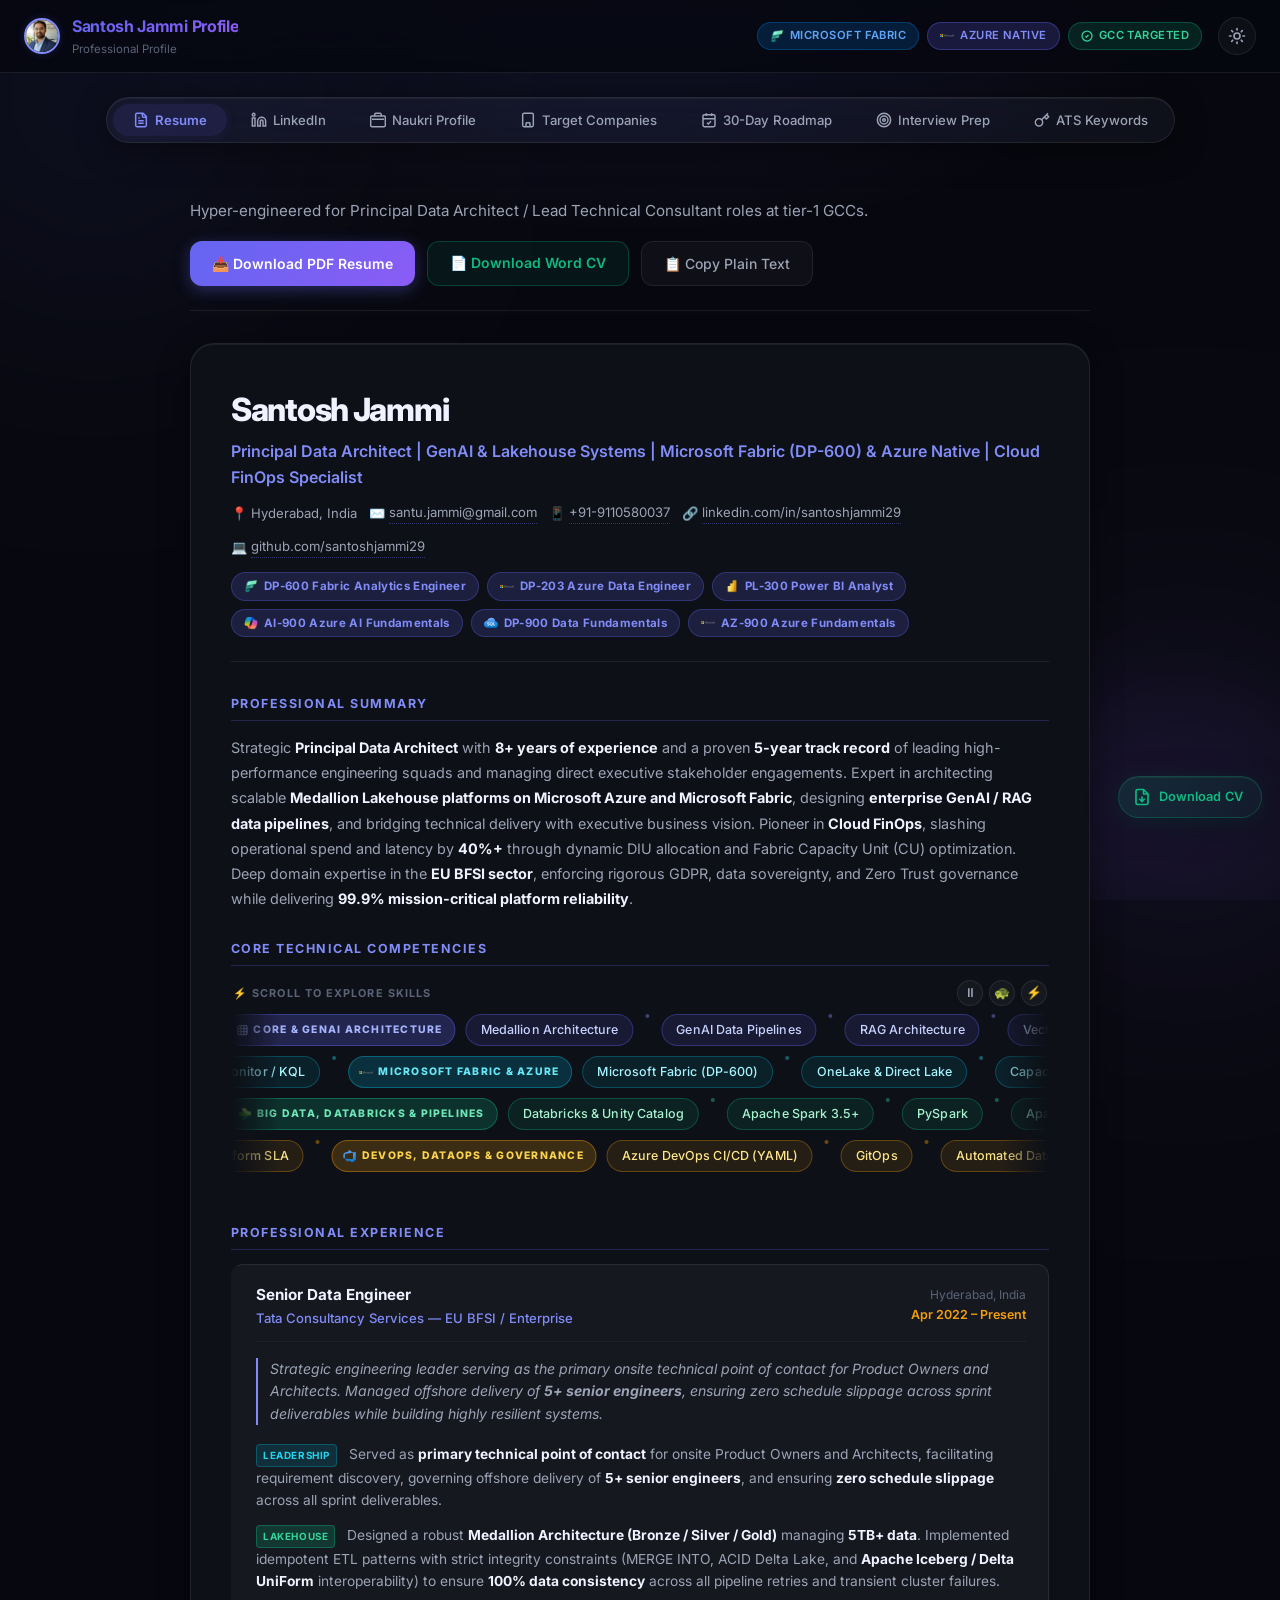
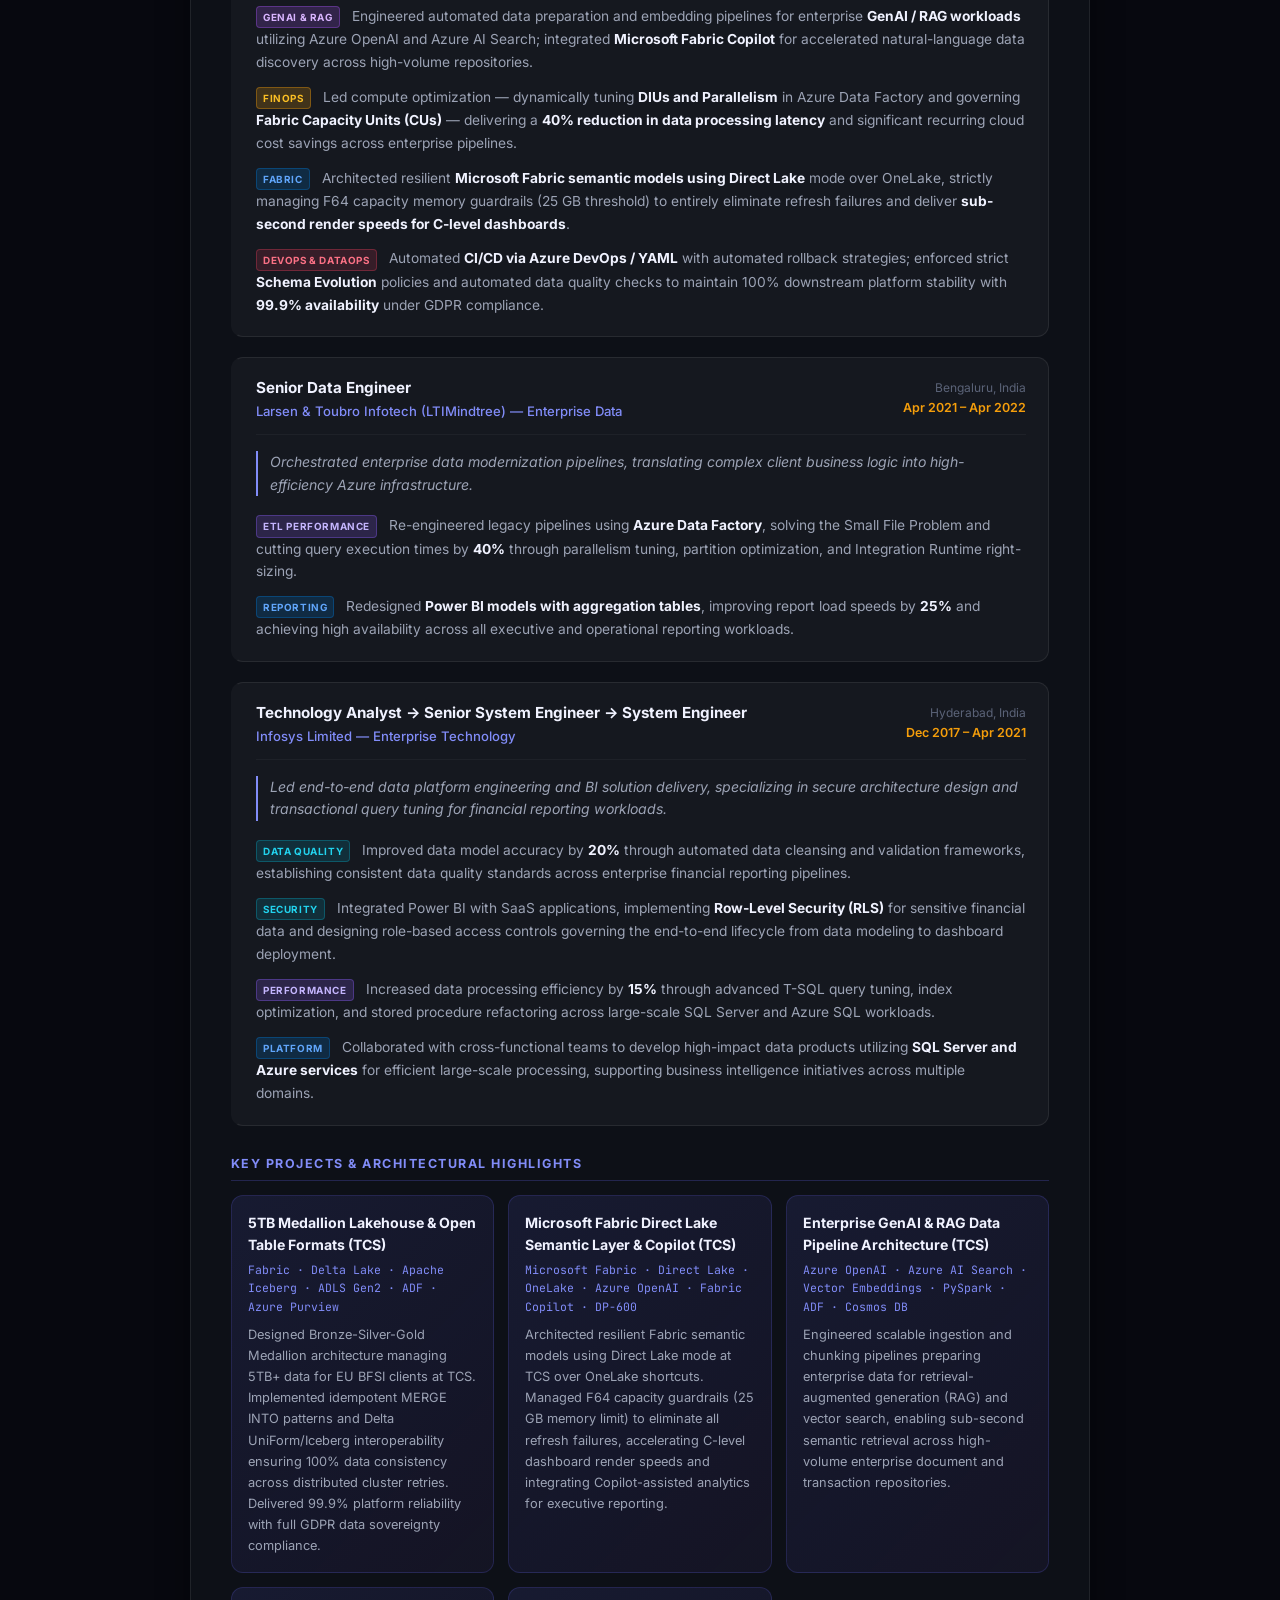
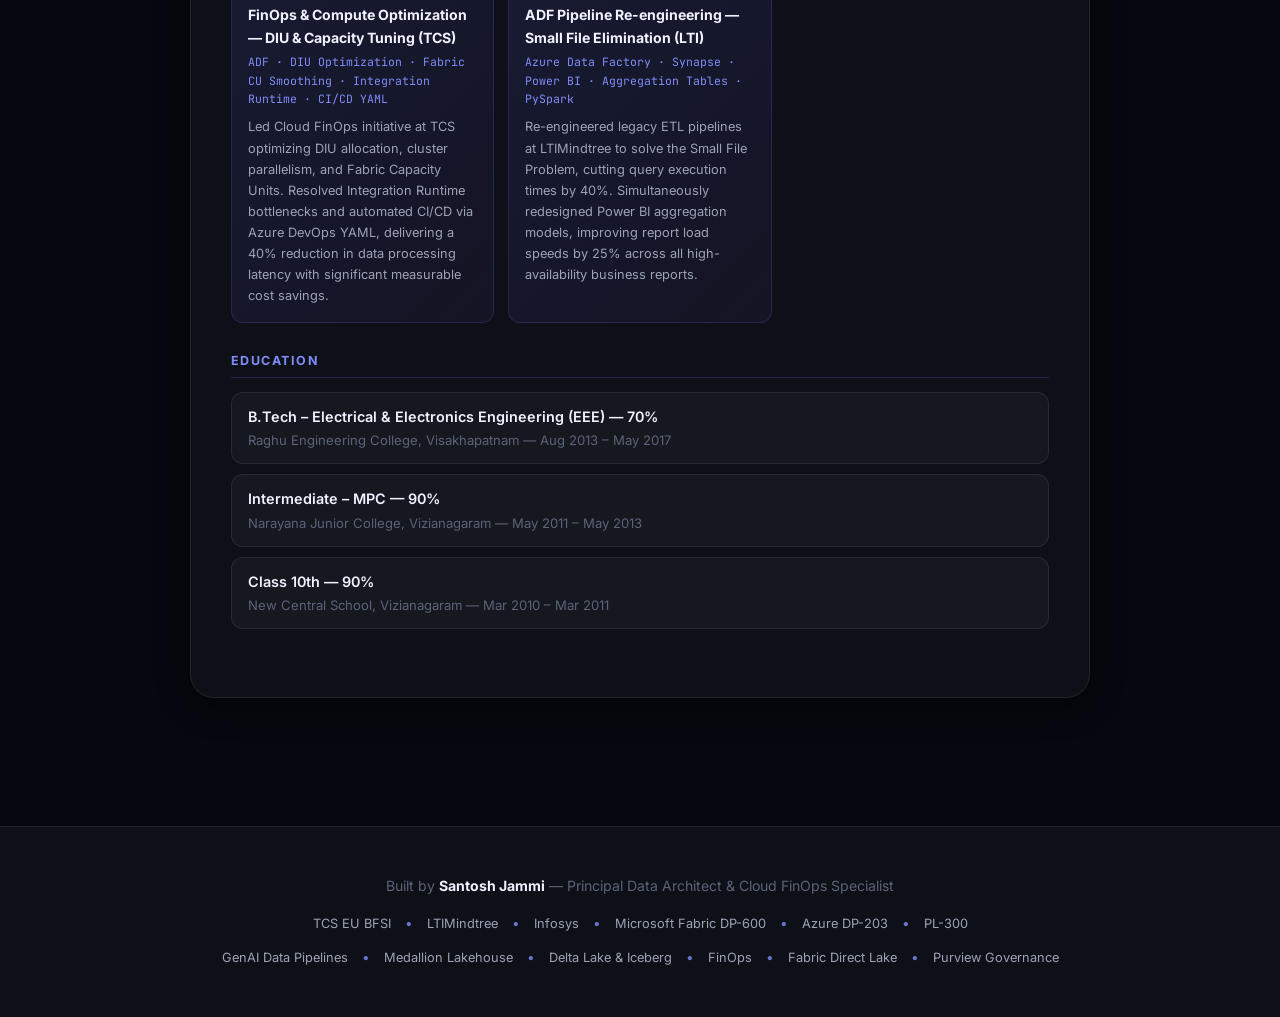
==== commit a7c45b43: "feat: modernize resume & portfolio with cutting-edge 2026 competencies (GenAI, Lakehouse, Iceberg, F" ====
--- a/index.html
+++ b/index.html
@@ -120,7 +120,7 @@
       <div class="resume-doc" id="resume-content">
         <div class="resume-header-block">
           <h2 class="resume-name">Santosh Jammi</h2>
-          <div class="resume-title-line">Senior Data Engineer → Principal Data Architect | Microsoft Fabric &amp; Azure Native Ecosystems | Cloud FinOps Specialist</div>
+          <div class="resume-title-line">Principal Data Architect | GenAI &amp; Lakehouse Systems | Microsoft Fabric (DP-600) &amp; Azure Native | Cloud FinOps Specialist</div>
           <div class="resume-contacts">
             <span>📍 Hyderabad, India</span>
             <span>✉️ <a href="mailto:santu.jammi@gmail.com">santu.jammi@gmail.com</a></span>
@@ -159,7 +159,7 @@
         <div class="resume-section" id="rs-summary">
           <h3 class="section-heading">Professional Summary</h3>
           <p class="resume-summary">
-            Strategic Lead Data Engineer with <strong>8+ years of experience</strong> and a proven <strong>5-year track record</strong> of leading high-performance engineering teams and managing direct stakeholder engagements. Expert in designing scalable <strong>Lakehouse architectures on Microsoft Azure and Microsoft Fabric</strong>, acting as the primary techno-functional bridge between business goals and technical delivery. Specializes in <strong>Cloud FinOps</strong>, significantly reducing operational costs through advanced compute optimization (DIUs, Parallelism) and SLA optimization. Deep domain expertise in the <strong>EU BFSI sector</strong>, ensuring strict GDPR / data sovereignty compliance while delivering rapid innovation and <strong>99.9% system reliability</strong>.
+            Strategic <strong>Principal Data Architect</strong> with <strong>8+ years of experience</strong> and a proven <strong>5-year track record</strong> of leading high-performance engineering squads and managing direct executive stakeholder engagements. Expert in architecting scalable <strong>Medallion Lakehouse platforms on Microsoft Azure and Microsoft Fabric</strong>, designing <strong>enterprise GenAI / RAG data pipelines</strong>, and bridging technical delivery with executive business vision. Pioneer in <strong>Cloud FinOps</strong>, slashing operational spend and latency by <strong>40%+</strong> through dynamic DIU allocation and Fabric Capacity Unit (CU) optimization. Deep domain expertise in the <strong>EU BFSI sector</strong>, enforcing rigorous GDPR, data sovereignty, and Zero Trust governance while delivering <strong>99.9% mission-critical platform reliability</strong>.
           </p>
         </div>
 
@@ -169,16 +169,16 @@
           <!-- Print-Only static skills list (hidden on screen) -->
           <div class="print-skills-grid">
             <div class="print-skills-group">
-              <strong>🏛️ Core Architecture:</strong> Medallion Architecture, Data Mesh, Cloud FinOps, Disaster Recovery (DR), Governance, Stakeholder Management, Kimball Modeling, Inmon Methodology, Data Vault 2.0, Star / Snowflake Schemas, SCDs, Zero-Copy Architecture
+              <strong>🏛️ Core &amp; GenAI Architecture:</strong> Medallion Architecture, GenAI Data Pipelines, RAG Architecture, Vector Search (Azure AI Search), Microsoft Fabric Copilot, Semantic Caching, Data Mesh, Zero-Copy Architecture, Cloud FinOps, Disaster Recovery (DR), Kimball Modeling, Data Vault 2.0, Star / Snowflake Schemas, SCDs
             </div>
             <div class="print-skills-group">
-              <strong>☁️ Big Data &amp; Azure:</strong> Microsoft Fabric, OneLake &amp; Direct Lake, Azure Synapse Analytics, Azure Data Factory, ADLS Gen2, Stream Analytics, Event Hubs, Databricks, Azure SQL, Azure Cosmos DB, Logic Apps, Azure Monitor / KQL
+              <strong>☁️ Microsoft Fabric &amp; Azure:</strong> Microsoft Fabric (DP-600), OneLake &amp; Direct Lake Mode, Capacity Unit (CU) Optimization, F-SKU Capacity Planning, Azure Synapse Analytics, Azure Data Factory (ADF), ADLS Gen2, Azure Purview, Real-Time Intelligence, Azure OpenAI Integration, Azure SQL, Cosmos DB, Azure Monitor / KQL
             </div>
             <div class="print-skills-group">
-              <strong>⚙️ ETL / ELT &amp; Pipelines:</strong> ADF Mapping Data Flows, Idempotent Pipeline Design, Apache Airflow, SCD Type 2, ACID Compliance, Delta Lake, Liquid Clustering, Z-Ordering, Copy-On-Write (CoW), MERGE INTO / UPSERT, Delta Time Travel, Data Orchestration
+              <strong>⚙️ Big Data, Databricks &amp; Pipelines:</strong> Databricks &amp; Unity Catalog, Apache Spark 3.5+, PySpark, Apache Iceberg, Delta Lake UniForm, Liquid Clustering, Z-Ordering, Spark Structured Streaming, Event Hubs &amp; Kafka, dbt Core &amp; dbt Mesh, Apache Airflow, ADF Mapping Data Flows, Idempotent Pipeline Design, SCD Type 2, ACID Delta Lake, MERGE INTO
             </div>
             <div class="print-skills-group">
-              <strong>🔐 DevOps &amp; Governance:</strong> Azure DevOps, CI/CD (YAML), Row-Level Security (RLS), GDPR Compliance, Data Sovereignty, Azure Key Vault, Service Principals, OAuth Handshake, Entra ID, RBAC, FHIR, HL7, T-SQL Advanced, KQL, ARM Templates, Schema Evolution, Data Quality Management
+              <strong>🔐 DevOps, DataOps &amp; Governance:</strong> Azure DevOps CI/CD (YAML), GitOps, Automated Data Observability, Great Expectations, Row/Column-Level Security (RLS/CLS), GDPR Compliance, Data Sovereignty, EU AI Act, Azure Key Vault, Service Principals, Entra ID (Azure AD), RBAC, Advanced T-SQL, KQL, ARM Templates, Schema Evolution, 99.9% Platform SLA
             </div>
           </div>
 
@@ -193,153 +193,173 @@
             </div>
             <div class="skills-ticker-wrap" id="skills-ticker" aria-label="Core technical skills">
 
-            <!-- Row 1 — Core Architecture — Indigo -->
+            <!-- Row 1 — Core & GenAI Architecture — Indigo -->
             <div class="ticker-row ticker-row-1" aria-hidden="true">
               <!-- first copy -->
               <span class="ticker-label">
                 <svg viewBox="0 0 24 24" fill="none" stroke="currentColor" stroke-width="2.5" stroke-linecap="round" stroke-linejoin="round" style="width:12px;height:12px;"><rect x="3" y="3" width="18" height="18" rx="2"/><path d="M9 3v18M15 3v18M3 9h18M3 15h18"/></svg>
-                Core Architecture
+                Core &amp; GenAI Architecture
               </span>
               <span class="ticker-chip">Medallion Architecture</span><span class="ticker-sep"></span>
+              <span class="ticker-chip">GenAI Data Pipelines</span><span class="ticker-sep"></span>
+              <span class="ticker-chip">RAG Architecture</span><span class="ticker-sep"></span>
+              <span class="ticker-chip">Vector Search</span><span class="ticker-sep"></span>
+              <span class="ticker-chip">Microsoft Fabric Copilot</span><span class="ticker-sep"></span>
+              <span class="ticker-chip">Semantic Caching</span><span class="ticker-sep"></span>
               <span class="ticker-chip">Data Mesh</span><span class="ticker-sep"></span>
               <span class="ticker-chip">Cloud FinOps</span><span class="ticker-sep"></span>
               <span class="ticker-chip">Disaster Recovery (DR)</span><span class="ticker-sep"></span>
-              <span class="ticker-chip">Governance</span><span class="ticker-sep"></span>
-              <span class="ticker-chip">Stakeholder Management</span><span class="ticker-sep"></span>
+              <span class="ticker-chip">Zero-Copy Architecture</span><span class="ticker-sep"></span>
               <span class="ticker-chip">Kimball Modeling</span><span class="ticker-sep"></span>
-              <span class="ticker-chip">Inmon Methodology</span><span class="ticker-sep"></span>
               <span class="ticker-chip">Data Vault 2.0</span><span class="ticker-sep"></span>
               <span class="ticker-chip">Star / Snowflake Schemas</span><span class="ticker-sep"></span>
               <span class="ticker-chip">SCDs</span><span class="ticker-sep"></span>
-              <span class="ticker-chip">Zero-Copy Architecture</span><span class="ticker-sep"></span>
               <!-- duplicate for seamless loop -->
               <span class="ticker-label">
                 <svg viewBox="0 0 24 24" fill="none" stroke="currentColor" stroke-width="2.5" stroke-linecap="round" stroke-linejoin="round" style="width:12px;height:12px;"><rect x="3" y="3" width="18" height="18" rx="2"/><path d="M9 3v18M15 3v18M3 9h18M3 15h18"/></svg>
-                Core Architecture
+                Core &amp; GenAI Architecture
               </span>
               <span class="ticker-chip">Medallion Architecture</span><span class="ticker-sep"></span>
+              <span class="ticker-chip">GenAI Data Pipelines</span><span class="ticker-sep"></span>
+              <span class="ticker-chip">RAG Architecture</span><span class="ticker-sep"></span>
+              <span class="ticker-chip">Vector Search</span><span class="ticker-sep"></span>
+              <span class="ticker-chip">Microsoft Fabric Copilot</span><span class="ticker-sep"></span>
+              <span class="ticker-chip">Semantic Caching</span><span class="ticker-sep"></span>
               <span class="ticker-chip">Data Mesh</span><span class="ticker-sep"></span>
               <span class="ticker-chip">Cloud FinOps</span><span class="ticker-sep"></span>
               <span class="ticker-chip">Disaster Recovery (DR)</span><span class="ticker-sep"></span>
-              <span class="ticker-chip">Governance</span><span class="ticker-sep"></span>
-              <span class="ticker-chip">Stakeholder Management</span><span class="ticker-sep"></span>
+              <span class="ticker-chip">Zero-Copy Architecture</span><span class="ticker-sep"></span>
               <span class="ticker-chip">Kimball Modeling</span><span class="ticker-sep"></span>
-              <span class="ticker-chip">Inmon Methodology</span><span class="ticker-sep"></span>
               <span class="ticker-chip">Data Vault 2.0</span><span class="ticker-sep"></span>
               <span class="ticker-chip">Star / Snowflake Schemas</span><span class="ticker-sep"></span>
               <span class="ticker-chip">SCDs</span><span class="ticker-sep"></span>
-              <span class="ticker-chip">Zero-Copy Architecture</span><span class="ticker-sep"></span>
-            </div>
-
-            <!-- Row 2 — Big Data & Azure — Cyan (reverse) -->
+            </div>
+
+            <!-- Row 2 — Microsoft Fabric & Azure — Cyan (reverse) -->
             <div class="ticker-row ticker-row-2" aria-hidden="true">
               <span class="ticker-label">
                 <img src="images/icons/microsoft.svg" alt="" />
-                Big Data &amp; Azure
+                Microsoft Fabric &amp; Azure
               </span>
-              <span class="ticker-chip">Microsoft Fabric</span><span class="ticker-sep"></span>
+              <span class="ticker-chip">Microsoft Fabric (DP-600)</span><span class="ticker-sep"></span>
               <span class="ticker-chip">OneLake &amp; Direct Lake</span><span class="ticker-sep"></span>
+              <span class="ticker-chip">Capacity Unit (CU) Optimization</span><span class="ticker-sep"></span>
+              <span class="ticker-chip">F64 Capacity Planning</span><span class="ticker-sep"></span>
               <span class="ticker-chip">Azure Synapse Analytics</span><span class="ticker-sep"></span>
-              <span class="ticker-chip">Azure Data Factory</span><span class="ticker-sep"></span>
+              <span class="ticker-chip">Azure Data Factory (ADF)</span><span class="ticker-sep"></span>
               <span class="ticker-chip">ADLS Gen2</span><span class="ticker-sep"></span>
-              <span class="ticker-chip">Stream Analytics</span><span class="ticker-sep"></span>
-              <span class="ticker-chip">Event Hubs</span><span class="ticker-sep"></span>
-              <span class="ticker-chip">Databricks</span><span class="ticker-sep"></span>
-              <span class="ticker-chip">Azure SQL</span><span class="ticker-sep"></span>
-              <span class="ticker-chip">Azure Cosmos DB</span><span class="ticker-sep"></span>
-              <span class="ticker-chip">Logic Apps</span><span class="ticker-sep"></span>
+              <span class="ticker-chip">Azure Purview Governance</span><span class="ticker-sep"></span>
+              <span class="ticker-chip">Real-Time Intelligence</span><span class="ticker-sep"></span>
+              <span class="ticker-chip">Azure OpenAI Service</span><span class="ticker-sep"></span>
+              <span class="ticker-chip">Azure AI Search</span><span class="ticker-sep"></span>
+              <span class="ticker-chip">Azure SQL &amp; Cosmos DB</span><span class="ticker-sep"></span>
               <span class="ticker-chip">Azure Monitor / KQL</span><span class="ticker-sep"></span>
               <!-- duplicate -->
               <span class="ticker-label">
                 <img src="images/icons/microsoft.svg" alt="" />
-                Big Data &amp; Azure
+                Microsoft Fabric &amp; Azure
               </span>
-              <span class="ticker-chip">Microsoft Fabric</span><span class="ticker-sep"></span>
+              <span class="ticker-chip">Microsoft Fabric (DP-600)</span><span class="ticker-sep"></span>
               <span class="ticker-chip">OneLake &amp; Direct Lake</span><span class="ticker-sep"></span>
+              <span class="ticker-chip">Capacity Unit (CU) Optimization</span><span class="ticker-sep"></span>
+              <span class="ticker-chip">F64 Capacity Planning</span><span class="ticker-sep"></span>
               <span class="ticker-chip">Azure Synapse Analytics</span><span class="ticker-sep"></span>
-              <span class="ticker-chip">Azure Data Factory</span><span class="ticker-sep"></span>
+              <span class="ticker-chip">Azure Data Factory (ADF)</span><span class="ticker-sep"></span>
               <span class="ticker-chip">ADLS Gen2</span><span class="ticker-sep"></span>
-              <span class="ticker-chip">Stream Analytics</span><span class="ticker-sep"></span>
-              <span class="ticker-chip">Event Hubs</span><span class="ticker-sep"></span>
-              <span class="ticker-chip">Databricks</span><span class="ticker-sep"></span>
-              <span class="ticker-chip">Azure SQL</span><span class="ticker-sep"></span>
-              <span class="ticker-chip">Azure Cosmos DB</span><span class="ticker-sep"></span>
-              <span class="ticker-chip">Logic Apps</span><span class="ticker-sep"></span>
+              <span class="ticker-chip">Azure Purview Governance</span><span class="ticker-sep"></span>
+              <span class="ticker-chip">Real-Time Intelligence</span><span class="ticker-sep"></span>
+              <span class="ticker-chip">Azure OpenAI Service</span><span class="ticker-sep"></span>
+              <span class="ticker-chip">Azure AI Search</span><span class="ticker-sep"></span>
+              <span class="ticker-chip">Azure SQL &amp; Cosmos DB</span><span class="ticker-sep"></span>
               <span class="ticker-chip">Azure Monitor / KQL</span><span class="ticker-sep"></span>
             </div>
 
-            <!-- Row 3 — ETL / ELT — Emerald -->
+            <!-- Row 3 — Big Data, Databricks & Pipelines — Emerald -->
             <div class="ticker-row ticker-row-3" aria-hidden="true">
               <span class="ticker-label">
                 <img src="images/icons/azure-data-factory.png" alt="" />
-                ETL / ELT &amp; Pipelines
+                Big Data, Databricks &amp; Pipelines
               </span>
+              <span class="ticker-chip">Databricks &amp; Unity Catalog</span><span class="ticker-sep"></span>
+              <span class="ticker-chip">Apache Spark 3.5+</span><span class="ticker-sep"></span>
+              <span class="ticker-chip">PySpark</span><span class="ticker-sep"></span>
+              <span class="ticker-chip">Apache Iceberg</span><span class="ticker-sep"></span>
+              <span class="ticker-chip">Delta Lake UniForm</span><span class="ticker-sep"></span>
+              <span class="ticker-chip">Liquid Clustering</span><span class="ticker-sep"></span>
+              <span class="ticker-chip">Z-Ordering</span><span class="ticker-sep"></span>
+              <span class="ticker-chip">Spark Structured Streaming</span><span class="ticker-sep"></span>
+              <span class="ticker-chip">Event Hubs &amp; Kafka</span><span class="ticker-sep"></span>
+              <span class="ticker-chip">dbt Core &amp; dbt Mesh</span><span class="ticker-sep"></span>
+              <span class="ticker-chip">Apache Airflow</span><span class="ticker-sep"></span>
               <span class="ticker-chip">ADF Mapping Data Flows</span><span class="ticker-sep"></span>
               <span class="ticker-chip">Idempotent Pipeline Design</span><span class="ticker-sep"></span>
-              <span class="ticker-chip">Apache Airflow</span><span class="ticker-sep"></span>
-              <span class="ticker-chip">SCD Type 2</span><span class="ticker-sep"></span>
-              <span class="ticker-chip">ACID Compliance</span><span class="ticker-sep"></span>
-              <span class="ticker-chip">Delta Lake</span><span class="ticker-sep"></span>
-              <span class="ticker-chip">Liquid Clustering</span><span class="ticker-sep"></span>
-              <span class="ticker-chip">Z-Ordering</span><span class="ticker-sep"></span>
-              <span class="ticker-chip">Copy-On-Write (CoW)</span><span class="ticker-sep"></span>
-              <span class="ticker-chip">MERGE INTO / UPSERT</span><span class="ticker-sep"></span>
+              <span class="ticker-chip">SCD Type 2 &amp; MERGE INTO</span><span class="ticker-sep"></span>
               <span class="ticker-chip">Delta Time Travel</span><span class="ticker-sep"></span>
-              <span class="ticker-chip">Data Orchestration</span><span class="ticker-sep"></span>
               <!-- duplicate -->
               <span class="ticker-label">
                 <img src="images/icons/azure-data-factory.png" alt="" />
-                ETL / ELT &amp; Pipelines
+                Big Data, Databricks &amp; Pipelines
               </span>
+              <span class="ticker-chip">Databricks &amp; Unity Catalog</span><span class="ticker-sep"></span>
+              <span class="ticker-chip">Apache Spark 3.5+</span><span class="ticker-sep"></span>
+              <span class="ticker-chip">PySpark</span><span class="ticker-sep"></span>
+              <span class="ticker-chip">Apache Iceberg</span><span class="ticker-sep"></span>
+              <span class="ticker-chip">Delta Lake UniForm</span><span class="ticker-sep"></span>
+              <span class="ticker-chip">Liquid Clustering</span><span class="ticker-sep"></span>
+              <span class="ticker-chip">Z-Ordering</span><span class="ticker-sep"></span>
+              <span class="ticker-chip">Spark Structured Streaming</span><span class="ticker-sep"></span>
+              <span class="ticker-chip">Event Hubs &amp; Kafka</span><span class="ticker-sep"></span>
+              <span class="ticker-chip">dbt Core &amp; dbt Mesh</span><span class="ticker-sep"></span>
+              <span class="ticker-chip">Apache Airflow</span><span class="ticker-sep"></span>
               <span class="ticker-chip">ADF Mapping Data Flows</span><span class="ticker-sep"></span>
               <span class="ticker-chip">Idempotent Pipeline Design</span><span class="ticker-sep"></span>
-              <span class="ticker-chip">Apache Airflow</span><span class="ticker-sep"></span>
-              <span class="ticker-chip">SCD Type 2</span><span class="ticker-sep"></span>
-              <span class="ticker-chip">ACID Compliance</span><span class="ticker-sep"></span>
-              <span class="ticker-chip">Delta Lake</span><span class="ticker-sep"></span>
-              <span class="ticker-chip">Liquid Clustering</span><span class="ticker-sep"></span>
-              <span class="ticker-chip">Z-Ordering</span><span class="ticker-sep"></span>
-              <span class="ticker-chip">Copy-On-Write (CoW)</span><span class="ticker-sep"></span>
-              <span class="ticker-chip">MERGE INTO / UPSERT</span><span class="ticker-sep"></span>
+              <span class="ticker-chip">SCD Type 2 &amp; MERGE INTO</span><span class="ticker-sep"></span>
               <span class="ticker-chip">Delta Time Travel</span><span class="ticker-sep"></span>
-              <span class="ticker-chip">Data Orchestration</span><span class="ticker-sep"></span>
-            </div>
-
-            <!-- Row 4 — DevOps & Governance — Amber (reverse) -->
+            </div>
+
+            <!-- Row 4 — DevOps, DataOps & Governance — Amber (reverse) -->
             <div class="ticker-row ticker-row-4" aria-hidden="true">
               <span class="ticker-label">
                 <img src="images/icons/azure-devops.svg" alt="" />
-                DevOps &amp; Governance
+                DevOps, DataOps &amp; Governance
               </span>
-              <span class="ticker-chip">Azure DevOps</span><span class="ticker-sep"></span>
-              <span class="ticker-chip">CI/CD (YAML)</span><span class="ticker-sep"></span>
-              <span class="ticker-chip">Git Branching</span><span class="ticker-sep"></span>
-              <span class="ticker-chip">Automated Rollbacks</span><span class="ticker-sep"></span>
+              <span class="ticker-chip">Azure DevOps CI/CD (YAML)</span><span class="ticker-sep"></span>
+              <span class="ticker-chip">GitOps</span><span class="ticker-sep"></span>
+              <span class="ticker-chip">Automated Data Observability</span><span class="ticker-sep"></span>
+              <span class="ticker-chip">Great Expectations</span><span class="ticker-sep"></span>
               <span class="ticker-chip">Row-Level Security (RLS)</span><span class="ticker-sep"></span>
               <span class="ticker-chip">GDPR Compliance</span><span class="ticker-sep"></span>
               <span class="ticker-chip">Data Sovereignty</span><span class="ticker-sep"></span>
-              <span class="ticker-chip">T-SQL Advanced</span><span class="ticker-sep"></span>
+              <span class="ticker-chip">EU AI Act</span><span class="ticker-sep"></span>
+              <span class="ticker-chip">Azure Key Vault</span><span class="ticker-sep"></span>
+              <span class="ticker-chip">Entra ID (Azure AD)</span><span class="ticker-sep"></span>
+              <span class="ticker-chip">RBAC</span><span class="ticker-sep"></span>
+              <span class="ticker-chip">Advanced T-SQL</span><span class="ticker-sep"></span>
               <span class="ticker-chip">KQL</span><span class="ticker-sep"></span>
               <span class="ticker-chip">ARM Templates</span><span class="ticker-sep"></span>
               <span class="ticker-chip">Schema Evolution</span><span class="ticker-sep"></span>
-              <span class="ticker-chip">Data Quality Management</span><span class="ticker-sep"></span>
+              <span class="ticker-chip">99.9% Platform SLA</span><span class="ticker-sep"></span>
               <!-- duplicate -->
               <span class="ticker-label">
                 <img src="images/icons/azure-devops.svg" alt="" />
-                DevOps &amp; Governance
+                DevOps, DataOps &amp; Governance
               </span>
-              <span class="ticker-chip">Azure DevOps</span><span class="ticker-sep"></span>
-              <span class="ticker-chip">CI/CD (YAML)</span><span class="ticker-sep"></span>
-              <span class="ticker-chip">Git Branching</span><span class="ticker-sep"></span>
-              <span class="ticker-chip">Automated Rollbacks</span><span class="ticker-sep"></span>
+              <span class="ticker-chip">Azure DevOps CI/CD (YAML)</span><span class="ticker-sep"></span>
+              <span class="ticker-chip">GitOps</span><span class="ticker-sep"></span>
+              <span class="ticker-chip">Automated Data Observability</span><span class="ticker-sep"></span>
+              <span class="ticker-chip">Great Expectations</span><span class="ticker-sep"></span>
               <span class="ticker-chip">Row-Level Security (RLS)</span><span class="ticker-sep"></span>
               <span class="ticker-chip">GDPR Compliance</span><span class="ticker-sep"></span>
               <span class="ticker-chip">Data Sovereignty</span><span class="ticker-sep"></span>
-              <span class="ticker-chip">T-SQL Advanced</span><span class="ticker-sep"></span>
+              <span class="ticker-chip">EU AI Act</span><span class="ticker-sep"></span>
+              <span class="ticker-chip">Azure Key Vault</span><span class="ticker-sep"></span>
+              <span class="ticker-chip">Entra ID (Azure AD)</span><span class="ticker-sep"></span>
+              <span class="ticker-chip">RBAC</span><span class="ticker-sep"></span>
+              <span class="ticker-chip">Advanced T-SQL</span><span class="ticker-sep"></span>
               <span class="ticker-chip">KQL</span><span class="ticker-sep"></span>
               <span class="ticker-chip">ARM Templates</span><span class="ticker-sep"></span>
               <span class="ticker-chip">Schema Evolution</span><span class="ticker-sep"></span>
-              <span class="ticker-chip">Data Quality Management</span><span class="ticker-sep"></span>
+              <span class="ticker-chip">99.9% Platform SLA</span><span class="ticker-sep"></span>
             </div><!-- /.ticker-row-4 -->
 
           </div><!-- /.skills-ticker-wrap -->
@@ -372,27 +392,31 @@
             </div>
             <div class="job-description">
               <p class="job-overview">
-                Strategic engineering leader serving as the primary onsite technical point of contact for Product Owners and Architects. Managed offshore delivery of <strong>5+ engineers</strong>, ensuring zero schedule slippage across sprint deliverables while building highly resilient systems.
+                Strategic engineering leader serving as the primary onsite technical point of contact for Product Owners and Architects. Managed offshore delivery of <strong>5+ senior engineers</strong>, ensuring zero schedule slippage across sprint deliverables while building highly resilient systems.
               </p>
               <p class="job-para">
                 <span class="para-tag tag-governance">Leadership</span>
-                Served as <strong>primary technical point of contact</strong> for onsite Product Owners and Architects, facilitating requirement discovery, managing offshore delivery of <strong>5+ engineers</strong>, and ensuring <strong>zero schedule slippage</strong> across all sprint deliverables.
+                Served as <strong>primary technical point of contact</strong> for onsite Product Owners and Architects, facilitating requirement discovery, governing offshore delivery of <strong>5+ senior engineers</strong>, and ensuring <strong>zero schedule slippage</strong> across all sprint deliverables.
               </p>
               <p class="job-para">
                 <span class="para-tag tag-delta">Lakehouse</span>
-                Designed a robust <strong>Medallion Architecture (Bronze / Silver / Gold)</strong> managing <strong>5TB+ data</strong>. Implemented idempotent ETL patterns with strict integrity constraints (MERGE INTO / ACID Delta Lake) to ensure <strong>100% data consistency</strong> across all pipeline retries and transient cluster failures.
+                Designed a robust <strong>Medallion Architecture (Bronze / Silver / Gold)</strong> managing <strong>5TB+ data</strong>. Implemented idempotent ETL patterns with strict integrity constraints (MERGE INTO, ACID Delta Lake, and <strong>Apache Iceberg / Delta UniForm</strong> interoperability) to ensure <strong>100% data consistency</strong> across all pipeline retries and transient cluster failures.
+              </p>
+              <p class="job-para">
+                <span class="para-tag tag-ai">GenAI &amp; RAG</span>
+                Engineered automated data preparation and embedding pipelines for enterprise <strong>GenAI / RAG workloads</strong> utilizing Azure OpenAI and Azure AI Search; integrated <strong>Microsoft Fabric Copilot</strong> for accelerated natural-language data discovery across high-volume repositories.
               </p>
               <p class="job-para">
                 <span class="para-tag tag-finops">FinOps</span>
-                Led compute optimization — dynamically tuning <strong>DIUs and Parallelism</strong> in Azure Data Factory and resolving Integration Runtime bottlenecks — delivering a <strong>40% reduction in data processing latency</strong> and significant cloud cost savings across enterprise pipelines.
+                Led compute optimization — dynamically tuning <strong>DIUs and Parallelism</strong> in Azure Data Factory and governing <strong>Fabric Capacity Units (CUs)</strong> — delivering a <strong>40% reduction in data processing latency</strong> and significant recurring cloud cost savings across enterprise pipelines.
               </p>
               <p class="job-para">
                 <span class="para-tag tag-fabric">Fabric</span>
-                Architected resilient <strong>Microsoft Fabric semantic models using Direct Lake</strong> mode, carefully managing F64 capacity memory guardrails (25 GB) to entirely eliminate refresh failures and ensure <strong>high availability for C-level dashboards</strong>, preventing DirectQuery fallback latency.
+                Architected resilient <strong>Microsoft Fabric semantic models using Direct Lake</strong> mode over OneLake, strictly managing F64 capacity memory guardrails (25 GB threshold) to entirely eliminate refresh failures and deliver <strong>sub-second render speeds for C-level dashboards</strong>.
               </p>
               <p class="job-para">
-                <span class="para-tag tag-devops">DevOps</span>
-                Automated <strong>CI/CD via Azure DevOps / YAML</strong> with automated rollback strategies; enforced strict <strong>Schema Evolution</strong> policies to maintain 100% downstream platform stability across 5+ concurrent engineering squads.
+                <span class="para-tag tag-devops">DevOps &amp; DataOps</span>
+                Automated <strong>CI/CD via Azure DevOps / YAML</strong> with automated rollback strategies; enforced strict <strong>Schema Evolution</strong> policies and automated data quality checks to maintain 100% downstream platform stability with <strong>99.9% availability</strong> under GDPR compliance.
               </p>
             </div>
           </div>
@@ -462,24 +486,29 @@
           <h3 class="section-heading">Key Projects & Architectural Highlights</h3>
           <div class="projects-grid">
             <div class="project-card">
-              <div class="project-title">5TB Medallion Lakehouse — EU Enterprise (TCS)</div>
-              <div class="project-tech">Fabric · Delta Lake · ADLS Gen2 · ADF · Azure Monitor</div>
-              <div class="project-desc">Designed Bronze-Silver-Gold Medallion architecture managing 5TB+ data for EU BFSI clients at TCS. Implemented idempotent MERGE INTO patterns ensuring 100% data consistency across all pipeline retries. Delivered 99.9% platform reliability with full GDPR compliance.</div>
+              <div class="project-title">5TB Medallion Lakehouse &amp; Open Table Formats (TCS)</div>
+              <div class="project-tech">Fabric · Delta Lake · Apache Iceberg · ADLS Gen2 · ADF · Azure Purview</div>
+              <div class="project-desc">Designed Bronze-Silver-Gold Medallion architecture managing 5TB+ data for EU BFSI clients at TCS. Implemented idempotent MERGE INTO patterns and Delta UniForm/Iceberg interoperability ensuring 100% data consistency across distributed cluster retries. Delivered 99.9% platform reliability with full GDPR data sovereignty compliance.</div>
             </div>
             <div class="project-card">
-              <div class="project-title">Microsoft Fabric Semantic Model — C-Level Dashboards</div>
-              <div class="project-tech">Microsoft Fabric · Direct Lake · OneLake · Power BI · DP-600</div>
-              <div class="project-desc">Architected resilient Fabric semantic models using Direct Lake mode at TCS. Managed F64 capacity guardrails (25 GB memory limit) to eliminate all refresh failures, accelerating C-level dashboard render speeds and achieving high availability for executive reporting.</div>
+              <div class="project-title">Microsoft Fabric Direct Lake Semantic Layer &amp; Copilot (TCS)</div>
+              <div class="project-tech">Microsoft Fabric · Direct Lake · OneLake · Azure OpenAI · Fabric Copilot · DP-600</div>
+              <div class="project-desc">Architected resilient Fabric semantic models using Direct Lake mode at TCS over OneLake shortcuts. Managed F64 capacity guardrails (25 GB memory limit) to eliminate all refresh failures, accelerating C-level dashboard render speeds and integrating Copilot-assisted analytics for executive reporting.</div>
+            </div>
+            <div class="project-card">
+              <div class="project-title">Enterprise GenAI &amp; RAG Data Pipeline Architecture (TCS)</div>
+              <div class="project-tech">Azure OpenAI · Azure AI Search · Vector Embeddings · PySpark · ADF · Cosmos DB</div>
+              <div class="project-desc">Engineered scalable ingestion and chunking pipelines preparing enterprise data for retrieval-augmented generation (RAG) and vector search, enabling sub-second semantic retrieval across high-volume enterprise document and transaction repositories.</div>
+            </div>
+            <div class="project-card">
+              <div class="project-title">FinOps &amp; Compute Optimization — DIU &amp; Capacity Tuning (TCS)</div>
+              <div class="project-tech">ADF · DIU Optimization · Fabric CU Smoothing · Integration Runtime · CI/CD YAML</div>
+              <div class="project-desc">Led Cloud FinOps initiative at TCS optimizing DIU allocation, cluster parallelism, and Fabric Capacity Units. Resolved Integration Runtime bottlenecks and automated CI/CD via Azure DevOps YAML, delivering a 40% reduction in data processing latency with significant measurable cost savings.</div>
             </div>
             <div class="project-card">
               <div class="project-title">ADF Pipeline Re-engineering — Small File Elimination (LTI)</div>
-              <div class="project-tech">Azure Data Factory · Synapse · Power BI · Aggregation Tables</div>
+              <div class="project-tech">Azure Data Factory · Synapse · Power BI · Aggregation Tables · PySpark</div>
               <div class="project-desc">Re-engineered legacy ETL pipelines at LTIMindtree to solve the Small File Problem, cutting query execution times by 40%. Simultaneously redesigned Power BI aggregation models, improving report load speeds by 25% across all high-availability business reports.</div>
-            </div>
-            <div class="project-card">
-              <div class="project-title">FinOps &amp; Compute Optimization — DIU Tuning (TCS)</div>
-              <div class="project-tech">ADF · DIU Optimization · Integration Runtime · CI/CD YAML</div>
-              <div class="project-desc">Led Cloud FinOps initiative at TCS optimizing DIU allocation and parallelism across enterprise ADF pipelines. Resolved Integration Runtime bottlenecks and automated CI/CD via Azure DevOps YAML, delivering a 40% reduction in data processing latency with significant measurable cost savings.</div>
             </div>
           </div>
         </div>
@@ -515,21 +544,21 @@
       <div class="li-section">
         <h2 class="li-section-title">🏷️ Headline Options</h2>
         <div class="headline-cards">
-          <div class="headline-card recommended" onclick="copyText(this)" data-copy="Principal Data Architect | Microsoft Fabric & Azure Native Ecosystems | Cloud FinOps Specialist | DP-600 & DP-203 Certified | Designing 5TB+ Resilient Medallion Lakehouse Architectures for Global Enterprises">
-            <div class="card-label">⭐ Recommended — 211 chars</div>
-            <div class="headline-text">Principal Data Architect | Microsoft Fabric & Azure Native Ecosystems | Cloud FinOps Specialist | DP-600 & DP-203 Certified | Designing 5TB+ Resilient Medallion Lakehouse Architectures for Global Enterprises</div>
+          <div class="headline-card recommended" onclick="copyText(this)" data-copy="Principal Data Architect | GenAI &amp; Lakehouse Systems | Microsoft Fabric (DP-600) &amp; Azure Native | Cloud FinOps Specialist | Designing 5TB+ Resilient Medallion Lakehouses for Global Enterprises">
+            <div class="card-label">⭐ Recommended — 216 chars</div>
+            <div class="headline-text">Principal Data Architect | GenAI &amp; Lakehouse Systems | Microsoft Fabric (DP-600) &amp; Azure Native | Cloud FinOps Specialist | Designing 5TB+ Resilient Medallion Lakehouses for Global Enterprises</div>
             <div class="card-why">Best blend: seniority + technology keywords + quantifiable scale + certifications. Signals immediate readiness for enterprise roles.</div>
             <div class="copy-hint">Click to copy</div>
           </div>
-          <div class="headline-card" onclick="copyText(this)" data-copy="Lead Cloud Data Engineer | Azure Data Factory, Synapse & Microsoft Fabric | Driving Enterprise Cloud FinOps, Idempotent Pipeline Design & Scalable Databricks Orchestration | Open to Global Opportunities">
-            <div class="card-label">Option B — 208 chars</div>
-            <div class="headline-text">Lead Cloud Data Engineer | Azure Data Factory, Synapse & Microsoft Fabric | Driving Enterprise Cloud FinOps, Idempotent Pipeline Design & Scalable Databricks Orchestration | Open to Global Opportunities</div>
-            <div class="card-why">Targets hybrid ADF + Databricks recruiters. Explicitly states global availability.</div>
+          <div class="headline-card" onclick="copyText(this)" data-copy="Principal Data Architect &amp; Lead Consultant | Microsoft Fabric, Azure &amp; Databricks Unity Catalog | Enterprise GenAI / RAG Data Pipelines, Delta Lake &amp; FinOps | Open to Global Roles">
+            <div class="card-label">Option B — 214 chars</div>
+            <div class="headline-text">Principal Data Architect &amp; Lead Consultant | Microsoft Fabric, Azure &amp; Databricks Unity Catalog | Enterprise GenAI / RAG Data Pipelines, Delta Lake &amp; FinOps | Open to Global Roles</div>
+            <div class="card-why">Targets hybrid ADF + Databricks + Fabric recruiters. Explicitly states global availability.</div>
             <div class="copy-hint">Click to copy</div>
           </div>
-          <div class="headline-card" onclick="copyText(this)" data-copy="Senior Enterprise Data Architect | Microsoft Azure & Fabric Analytics Engineer (DP-600) | Transforming Legacy Platforms into High-Performance, AI-Ready Lakehouses | EU BFSI Data Governance & Compliance">
-            <div class="card-label">Option C — 207 chars</div>
-            <div class="headline-text">Senior Enterprise Data Architect | Microsoft Azure & Fabric Analytics Engineer (DP-600) | Transforming Legacy Platforms into High-Performance, AI-Ready Lakehouses | EU BFSI Data Governance & Compliance</div>
+          <div class="headline-card" onclick="copyText(this)" data-copy="Senior Enterprise Data Architect | Microsoft Fabric (DP-600) &amp; Azure Native | AI-Ready Medallion Lakehouses, Direct Lake, Apache Iceberg &amp; EU BFSI Data Governance">
+            <div class="card-label">Option C — 206 chars</div>
+            <div class="headline-text">Senior Enterprise Data Architect | Microsoft Fabric (DP-600) &amp; Azure Native | AI-Ready Medallion Lakehouses, Direct Lake, Apache Iceberg &amp; EU BFSI Data Governance</div>
             <div class="card-why">Appeals directly to banking & healthcare. Highlights governance, DP-600 cert, and EU BFSI compliance expertise.</div>
             <div class="copy-hint">Click to copy</div>
           </div>
@@ -541,15 +570,15 @@
         <h2 class="li-section-title">📝 About Section</h2>
         <div class="copyable-block" id="about-block" onclick="copyBlock('about-block')">
           <div class="copy-overlay">Click to copy</div>
-          <p>As a Principal Data Architect and Strategic Lead with over 8 years of dedicated experience in the Microsoft Azure native ecosystem, my expertise lies in designing and orchestrating planetary-scale data platforms that bridge complex business objectives with high-performance technical delivery.</p>
+          <p>As a Principal Data Architect and Strategic Technical Lead with over 8 years of dedicated experience in the Microsoft Azure and Microsoft Fabric ecosystem, my focus is designing planetary-scale Lakehouse architectures and AI-ready data foundations that bridge complex business vision with high-performance technical delivery.</p>
           <br/>
-          <p>Holding advanced certifications across the Azure stack (DP-600 Fabric Analytics, DP-203 Azure Data Engineer, and PL-300 Power BI), I specialize in the modernization of legacy infrastructures into highly resilient Medallion Lakehouse architectures. My recent focus has been on driving Microsoft Fabric implementation — leveraging OneLake interoperability and Direct Lake semantic modeling — to eliminate data silos and accelerate executive decision-making.</p>
+          <p>Holding advanced certifications across the Azure stack (DP-600 Fabric Analytics Engineer, DP-203 Azure Data Engineer, and PL-300 Power BI), I specialize in modernizing legacy data platforms into highly resilient Medallion Lakehouses (Bronze / Silver / Gold). My recent architectural initiatives center on Microsoft Fabric — leveraging OneLake shortcuts, Direct Lake semantic modeling, and integrating enterprise GenAI / RAG data preparation pipelines using Azure OpenAI and Azure AI Search to eliminate data silos and accelerate executive decision intelligence.</p>
           <br/>
-          <p>Furthermore, I bring a rigorous engineering mindset to Cloud FinOps, consistently reducing operational expenditures by optimizing Data Integration Units (DIUs) and cluster parallelism. Having successfully managed 5TB+ data ecosystems within strictly regulated EU BFSI environments, I am highly adept at enforcing GDPR compliance and data sovereignty.</p>
+          <p>Furthermore, I bring a rigorous engineering mindset to Cloud FinOps, consistently reducing operational expenditures by 40%+ through dynamic Data Integration Unit (DIU) tuning, cluster parallelism optimization, and Fabric Capacity Unit (CU) guardrail management. Having successfully managed 5TB+ data ecosystems within strictly regulated EU BFSI environments, I am deeply versed in enforcing GDPR data sovereignty and Zero Trust security architectures.</p>
           <br/>
-          <p>I am currently open to global remote contracts and international corporate sponsorships where I can lead cross-functional engineering squads and drive enterprise-wide data transformations.</p>
+          <p>I am currently open to global Principal Architect roles, enterprise technical consulting, and leadership engagements where I can guide high-performing engineering squads and drive enterprise-wide data transformations.</p>
           <br/>
-          <p>🔑 <strong>Core Focus:</strong> Microsoft Fabric | OneLake | Direct Lake | Delta Lake | Cloud FinOps | Medallion Architecture | Azure Data Factory | Databricks Unity Catalog | GDPR | Data Governance</p>
+          <p>🔑 <strong>Core Focus:</strong> Microsoft Fabric | OneLake | Direct Lake | Delta Lake | Apache Iceberg | GenAI Data Pipelines | RAG Architecture | Cloud FinOps | Medallion Lakehouse | Databricks Unity Catalog | GDPR | Data Governance</p>
         </div>
       </div>
 
@@ -699,15 +728,15 @@
         <h2 class="li-section-title">🏷️ Naukri Resume Headline</h2>
         <p style="margin-bottom: 12px; font-size: 0.82rem; color: var(--text-secondary)">The resume headline is highly indexed by Naukri's search crawler. Choose one of these target-rich headlines:</p>
         <div class="headline-cards">
-          <div class="headline-card recommended" onclick="copyText(this)" data-copy="Principal Data Architect | Lead Technical Consultant | 8+ Yrs | Microsoft Fabric (DP-600), Azure Data Factory, Databricks Unity Catalog, Cloud FinOps, Medallion Lakehouses, EU BFSI Security">
+          <div class="headline-card recommended" onclick="copyText(this)" data-copy="Principal Data Architect | Lead Technical Consultant | 8+ Yrs | Microsoft Fabric (DP-600), GenAI / RAG Data Pipelines, Databricks Unity Catalog, Cloud FinOps, Medallion Lakehouses, EU BFSI">
             <div class="card-label">⭐ Recommended — 207 chars</div>
-            <div class="headline-text">Principal Data Architect | Lead Technical Consultant | 8+ Yrs | Microsoft Fabric (DP-600), Azure Data Factory, Databricks Unity Catalog, Cloud FinOps, Medallion Lakehouses, EU BFSI Security</div>
+            <div class="headline-text">Principal Data Architect | Lead Technical Consultant | 8+ Yrs | Microsoft Fabric (DP-600), GenAI / RAG Data Pipelines, Databricks Unity Catalog, Cloud FinOps, Medallion Lakehouses, EU BFSI</div>
             <div class="card-why">Best for Senior / Lead Architectural roles. Packed with high-value search tags that recruiters filter for.</div>
             <div class="copy-hint">Click to copy</div>
           </div>
-          <div class="headline-card" onclick="copyText(this)" data-copy="Lead Data Engineer | 8+ Yrs | Azure Data Factory, Databricks, PySpark, Microsoft Fabric | Cloud FinOps | Implementing Idempotent Delta Pipelines &amp; Large Scale Medallion Architectures">
-            <div class="card-label">Option B — 189 chars</div>
-            <div class="headline-text">Lead Data Engineer | 8+ Yrs | Azure Data Factory, Databricks, PySpark, Microsoft Fabric | Cloud FinOps | Implementing Idempotent Delta Pipelines &amp; Large Scale Medallion Architectures</div>
+          <div class="headline-card" onclick="copyText(this)" data-copy="Lead Data Engineer &amp; Architect | 8+ Yrs | Azure Data Factory, Databricks, PySpark, Microsoft Fabric | Cloud FinOps | Implementing RAG Data Ingestion &amp; 5TB+ Medallion Lakehouses">
+            <div class="card-label">Option B — 198 chars</div>
+            <div class="headline-text">Lead Data Engineer &amp; Architect | 8+ Yrs | Azure Data Factory, Databricks, PySpark, Microsoft Fabric | Cloud FinOps | Implementing RAG Data Ingestion &amp; 5TB+ Medallion Lakehouses</div>
             <div class="card-why">Focuses heavily on hands-on engineering scale, Spark, and data transformation pipeline delivery.</div>
             <div class="copy-hint">Click to copy</div>
           </div>
@@ -721,44 +750,45 @@
         
         <div style="display: grid; grid-template-columns: repeat(auto-fit, minmax(280px, 1fr)); gap: 20px;">
           <div style="background: var(--bg-card); border: 1px solid var(--border); padding: 18px; border-radius: var(--radius-lg);">
-            <div style="font-size: 0.85rem; font-weight: 700; color: var(--indigo-light); margin-bottom: 10px;">☁️ Core Platforms &amp; Storage</div>
+            <div style="font-size: 0.85rem; font-weight: 700; color: var(--indigo-light); margin-bottom: 10px;">☁️ Platforms &amp; Storage</div>
             <div class="ats-chips">
               <span class="ats-chip" onclick="copyKeyword(this, 'Microsoft Fabric')">Microsoft Fabric</span>
               <span class="ats-chip" onclick="copyKeyword(this, 'OneLake')">OneLake</span>
               <span class="ats-chip" onclick="copyKeyword(this, 'Direct Lake')">Direct Lake</span>
               <span class="ats-chip" onclick="copyKeyword(this, 'Delta Lake')">Delta Lake</span>
+              <span class="ats-chip" onclick="copyKeyword(this, 'Apache Iceberg')">Apache Iceberg</span>
               <span class="ats-chip" onclick="copyKeyword(this, 'Databricks')">Databricks</span>
               <span class="ats-chip" onclick="copyKeyword(this, 'Unity Catalog')">Unity Catalog</span>
               <span class="ats-chip" onclick="copyKeyword(this, 'Azure Data Factory')">Azure Data Factory</span>
-              <span class="ats-chip" onclick="copyKeyword(this, 'Azure Synapse')">Azure Synapse</span>
               <span class="ats-chip" onclick="copyKeyword(this, 'ADLS Gen2')">ADLS Gen2</span>
             </div>
           </div>
 
           <div style="background: var(--bg-card); border: 1px solid var(--border); padding: 18px; border-radius: var(--radius-lg);">
-            <div style="font-size: 0.85rem; font-weight: 700; color: var(--emerald); margin-bottom: 10px;">⚙️ Engineering &amp; Architecture</div>
+            <div style="font-size: 0.85rem; font-weight: 700; color: var(--emerald); margin-bottom: 10px;">⚙️ GenAI &amp; Lakehouse Architecture</div>
             <div class="ats-chips">
+              <span class="ats-chip" onclick="copyKeyword(this, 'GenAI Data Pipelines')">GenAI Data Pipelines</span>
+              <span class="ats-chip" onclick="copyKeyword(this, 'RAG Architecture')">RAG Architecture</span>
+              <span class="ats-chip" onclick="copyKeyword(this, 'Vector Search')">Vector Search</span>
+              <span class="ats-chip" onclick="copyKeyword(this, 'Fabric Copilot')">Fabric Copilot</span>
               <span class="ats-chip" onclick="copyKeyword(this, 'PySpark')">PySpark</span>
               <span class="ats-chip" onclick="copyKeyword(this, 'Medallion Architecture')">Medallion Architecture</span>
               <span class="ats-chip" onclick="copyKeyword(this, 'Cloud FinOps')">Cloud FinOps</span>
-              <span class="ats-chip" onclick="copyKeyword(this, 'Idempotent Ingestion')">Idempotent Ingestion</span>
-              <span class="ats-chip" onclick="copyKeyword(this, 'SCD Type 2')">SCD Type 2</span>
               <span class="ats-chip" onclick="copyKeyword(this, 'Data Mesh')">Data Mesh</span>
-              <span class="ats-chip" onclick="copyKeyword(this, 'Kimball Modeling')">Kimball Modeling</span>
-              <span class="ats-chip" onclick="copyKeyword(this, 'Data Vault 2.0')">Data Vault 2.0</span>
-              <span class="ats-chip" onclick="copyKeyword(this, 'Liquid Clustering')">Liquid Clustering</span>
+              <span class="ats-chip" onclick="copyKeyword(this, 'Zero-Copy Architecture')">Zero-Copy Architecture</span>
             </div>
           </div>
 
           <div style="background: var(--bg-card); border: 1px solid var(--border); padding: 18px; border-radius: var(--radius-lg);">
-            <div style="font-size: 0.85rem; font-weight: 700; color: var(--amber); margin-bottom: 10px;">🔐 DevOps, BI &amp; Security</div>
+            <div style="font-size: 0.85rem; font-weight: 700; color: var(--amber); margin-bottom: 10px;">🔐 Governance, DataOps &amp; Security</div>
             <div class="ats-chips">
               <span class="ats-chip" onclick="copyKeyword(this, 'Azure DevOps')">Azure DevOps</span>
               <span class="ats-chip" onclick="copyKeyword(this, 'CI/CD YAML Pipelines')">CI/CD YAML Pipelines</span>
               <span class="ats-chip" onclick="copyKeyword(this, 'Row-Level Security')">Row-Level Security</span>
               <span class="ats-chip" onclick="copyKeyword(this, 'GDPR Compliance')">GDPR Compliance</span>
+              <span class="ats-chip" onclick="copyKeyword(this, 'Microsoft Purview')">Microsoft Purview</span>
               <span class="ats-chip" onclick="copyKeyword(this, 'Power BI')">Power BI</span>
-              <span class="ats-chip" onclick="copyKeyword(this, 'Azure Key Vault')">Azure Key Vault</span>
+              <span class="ats-chip" onclick="copyKeyword(this, 'Great Expectations')">Great Expectations</span>
               <span class="ats-chip" onclick="copyKeyword(this, 'Schema Evolution')">Schema Evolution</span>
             </div>
           </div>
@@ -771,9 +801,9 @@
         <p style="margin-bottom: 12px; font-size: 0.82rem; color: var(--text-secondary)">Paste this summary into your Naukri profile bio. It contains crucial density of target titles and technical keywords:</p>
         <div class="copyable-block" id="naukri-summary-block" onclick="copyBlock('naukri-summary-block')">
           <div class="copy-overlay">Click to copy</div>
-          <p>Strategic Lead Data Engineer &amp; Principal Data Architect with 8+ years of experience designing and managing planetary-scale data platform architectures within the Microsoft Azure native ecosystem. Expert in building highly resilient 5TB+ Medallion Lakehouses (Bronze-Silver-Gold) using Delta Lake, Databricks (Unity Catalog), and Microsoft Fabric (OneLake, Direct Lake).</p>
+          <p>Strategic Principal Data Architect &amp; Lead Technical Consultant with 8+ years of experience designing and managing planetary-scale data platform architectures within the Microsoft Azure native and Microsoft Fabric ecosystems. Expert in building highly resilient 5TB+ Medallion Lakehouses (Bronze-Silver-Gold) using Delta Lake, Apache Iceberg, Databricks (Unity Catalog), and Microsoft Fabric (OneLake, Direct Lake).</p>
           <br/>
-          <p>Specialist in Cloud FinOps, delivering up to 40% reduction in data processing latency and significant compute cost savings through Data Integration Unit (DIU) tuning and cluster parallelism optimization. Deep domain experience in the regulated EU BFSI sector, establishing strict GDPR data sovereignty, end-to-end data quality checks, and robust Row-Level Security (RLS) policies. Certified Fabric Analytics Engineer (DP-600), Azure Data Engineer (DP-203), and Power BI Analyst (PL-300).</p>
+          <p>Spearheads modern GenAI data engineering, designing automated ingestion and vector embedding pipelines for RAG workflows leveraging Azure OpenAI and Azure AI Search. Specialist in Cloud FinOps, delivering 40%+ reductions in processing latency and significant compute savings through Data Integration Unit (DIU) tuning and Fabric Capacity Unit (CU) optimization. Deep domain experience in the regulated EU BFSI sector, establishing strict GDPR data sovereignty, end-to-end data quality checks, and robust Row-Level Security (RLS) policies. Certified Fabric Analytics Engineer (DP-600), Azure Data Engineer (DP-203), and Power BI Analyst (PL-300).</p>
         </div>
       </div>
 
@@ -1194,13 +1224,13 @@
   <footer class="site-footer">
     <div class="footer-inner">
       <p class="footer-row footer-built-by">
-        Built by <strong>Santosh Jammi</strong> — Senior Data Engineer &rarr; Principal Data Architect
+        Built by <strong>Santosh Jammi</strong> — Principal Data Architect &amp; Cloud FinOps Specialist
       </p>
       <p class="footer-row">
         TCS EU BFSI <span class="separator">•</span> LTIMindtree <span class="separator">•</span> Infosys <span class="separator">•</span> Microsoft Fabric DP-600 <span class="separator">•</span> Azure DP-203 <span class="separator">•</span> PL-300
       </p>
       <p class="footer-row">
-        Medallion Architecture <span class="separator">•</span> Delta Lake <span class="separator">•</span> GDPR <span class="separator">•</span> FinOps <span class="separator">•</span> Databricks <span class="separator">•</span> Azure Synapse <span class="separator">•</span> Microsoft Fabric
+        GenAI Data Pipelines <span class="separator">•</span> Medallion Lakehouse <span class="separator">•</span> Delta Lake &amp; Iceberg <span class="separator">•</span> FinOps <span class="separator">•</span> Fabric Direct Lake <span class="separator">•</span> Purview Governance
       </p>
     </div>
   </footer>
--- a/style.css
+++ b/style.css
@@ -152,6 +152,7 @@
 :root[data-theme="light"] .tag-devops     { background: rgba(225, 29, 72, 0.08); color: #9f1239; border-color: rgba(225, 29, 72, 0.2); }
 :root[data-theme="light"] .tag-governance { background: rgba(8, 145, 178, 0.08); color: #155e75; border-color: rgba(8, 145, 178, 0.2); }
 :root[data-theme="light"] .tag-spark      { background: rgba(234, 88, 12, 0.08); color: #9a3412; border-color: rgba(234, 88, 12, 0.2); }
+:root[data-theme="light"] .tag-ai         { background: rgba(168, 85, 247, 0.08); color: #7e22ce; border-color: rgba(168, 85, 247, 0.2); }
 
 :root[data-theme="light"] .dom-bfsi    { background: rgba(217, 119, 6, 0.08); color: #b45309; border-color: rgba(217, 119, 6, 0.2); }
 :root[data-theme="light"] .dom-health  { background: rgba(5, 150, 105, 0.08); color: #065f46; border-color: rgba(5, 150, 105, 0.2); }
@@ -898,6 +899,7 @@
 .tag-devops     { background: rgba(244,63,94,0.15);  color: #fb7185; border: 1px solid rgba(244,63,94,0.3); }
 .tag-governance { background: rgba(6,182,212,0.15);  color: #22d3ee; border: 1px solid rgba(6,182,212,0.3); }
 .tag-spark      { background: rgba(234,88,12,0.2);   color: #fb923c; border: 1px solid rgba(234,88,12,0.35); }
+.tag-ai         { background: rgba(168,85,247,0.2);  color: #d8b4fe; border: 1px solid rgba(168,85,247,0.35); }
 
 /* ── PARAGRAPH-BASED JOB DESCRIPTIONS ────────────────────────── */
 .job-description {
@@ -1631,11 +1633,12 @@
 
 /* ── SITE FOOTER ────────────────────────────────────────────── */
 .site-footer {
+  max-width: 1300px;
+  margin: 48px auto 0;
+  padding: 48px 24px;
   border-top: 1px solid var(--border);
-  padding: 48px 24px;
   background: var(--bg-surface);
   text-align: center;
-  margin-top: 48px;
   position: relative;
   z-index: 10;
 }
@@ -1864,6 +1867,7 @@
   .tag-devops     { background: #ffe4e6 !important; color: #9f1239 !important; border: 1px solid #fecdd3 !important; }
   .tag-governance { background: #ecfeff !important; color: #155e75 !important; border: 1px solid #cffafe !important; }
   .tag-spark      { background: #ffedd5 !important; color: #9a3412 !important; border: 1px solid #fed7aa !important; }
+  .tag-ai         { background: #f3e8ff !important; color: #7e22ce !important; border: 1px solid #e9d5ff !important; }
 
   .cert-row {
     background: transparent !important;
@@ -2346,3 +2350,221 @@
   .lightbox { display: none !important; }
 }
 
+/* ── DYNAMIC MOBILE LAYOUT OPTIMIZATIONS (GRILL RESOLUTIONS) ────── */
+@media (max-width: 1023px) {
+  /* Site Header scrolls away naturally on mobile/tablet */
+  .site-header {
+    position: relative !important;
+    top: auto !important;
+  }
+  
+  /* Navigation Tab capsule sticky at the very top */
+  .tab-nav {
+    position: sticky !important;
+    top: 0px !important;
+    z-index: 1500 !important;
+    margin: 8px auto 16px !important;
+    max-width: 95% !important;
+    flex-wrap: nowrap !important;
+    overflow-x: auto !important;
+    -webkit-overflow-scrolling: touch;
+    box-shadow: 0 8px 20px rgba(0,0,0,0.15) !important;
+  }
+}
+
+@media (max-width: 767px) {
+  /* Hide all background decorative ambient glows to optimize readability and speed */
+  .ambient-glow {
+    display: none !important;
+  }
+  
+  /* Full-bleed panels & resume document: remove outer borders, radii, and shadows */
+  .main-content {
+    padding: 12px 10px 80px !important;
+  }
+  
+  .tab-panel,
+  .resume-doc,
+  .comp-card,
+  .post-card,
+  .ats-checker,
+  .qa-card,
+  .interview-q,
+  .comp-filters {
+    border: none !important;
+    border-radius: 0 !important;
+    box-shadow: none !important;
+    background: transparent !important;
+  }
+  
+  /* Fallback slightly cleaner surface backgrounds for readability cards */
+  .comp-card, .post-card, .ats-checker {
+    background: var(--bg-surface) !important;
+    border: 1px solid var(--border) !important;
+    border-radius: var(--radius-lg) !important;
+    padding: 16px !important;
+    margin-left: 0 !important;
+    margin-right: 0 !important;
+  }
+
+  /* Ultra-compact sticky navigation */
+  .tab-nav {
+    padding: 4px !important;
+    border: 1px solid var(--border) !important;
+    background: var(--bg-glass) !important;
+    backdrop-filter: blur(20px) saturate(180%) !important;
+    -webkit-backdrop-filter: blur(20px) saturate(180%) !important;
+  }
+  .tab-btn {
+    padding: 6px 12px !important;
+    font-size: 0.72rem !important;
+    flex-shrink: 0 !important;
+  }
+  .tab-icon {
+    display: none !important;
+  }
+
+  /* High-density compact typography scale for the resume */
+  .resume-doc {
+    padding: 0 !important; /* Full bleed layout */
+  }
+  .resume-name {
+    font-size: 1.25rem !important;
+    text-align: center !important;
+  }
+  .resume-title-line {
+    font-size: 0.78rem !important;
+    text-align: center !important;
+    line-height: 1.4 !important;
+    margin-bottom: 8px !important;
+  }
+  .resume-contacts {
+    font-size: 0.74rem !important;
+    flex-direction: row !important;
+    flex-wrap: wrap !important;
+    justify-content: center !important;
+    gap: 6px 12px !important;
+    margin-bottom: 12px !important;
+  }
+  
+  .cert-strip {
+    justify-content: center !important;
+    gap: 4px !important;
+  }
+  .cert-badge {
+    font-size: 0.62rem !important;
+    padding: 2px 6px !important;
+  }
+  
+  .section-heading {
+    font-size: 0.85rem !important;
+    margin-top: 16px !important;
+    margin-bottom: 8px !important;
+    padding-bottom: 2px !important;
+  }
+  
+  .resume-summary {
+    font-size: 0.78rem !important;
+    line-height: 1.45 !important;
+    margin-bottom: 12px !important;
+  }
+  
+  /* Job experience optimization */
+  .job-block {
+    margin-bottom: 16px !important;
+    padding-bottom: 12px !important;
+  }
+  .job-header {
+    flex-direction: column !important;
+    gap: 4px !important;
+    margin-bottom: 8px !important;
+  }
+  .job-title {
+    font-size: 0.82rem !important;
+  }
+  .job-company {
+    font-size: 0.76rem !important;
+  }
+  .job-meta {
+    text-align: left !important;
+    white-space: normal !important;
+  }
+  .job-location {
+    font-size: 0.7rem !important;
+    display: inline-block !important;
+    margin-right: 8px !important;
+  }
+  .job-dates {
+    font-size: 0.72rem !important;
+    display: inline-block !important;
+  }
+  .job-overview {
+    font-size: 0.78rem !important;
+    line-height: 1.45 !important;
+    padding-left: 8px !important;
+    margin-bottom: 6px !important;
+  }
+  .job-para {
+    font-size: 0.78rem !important;
+    line-height: 1.45 !important;
+    margin-bottom: 8px !important;
+  }
+  .para-tag {
+    font-size: 0.54rem !important;
+    padding: 1px 4px !important;
+    margin-right: 4px !important;
+    border-radius: 3px !important;
+  }
+
+  /* Projects & Education spacing */
+  .project-card, .edu-block {
+    margin-bottom: 12px !important;
+    padding: 12px !important;
+  }
+  .project-title, .edu-title {
+    font-size: 0.82rem !important;
+  }
+  .project-tech, .edu-school {
+    font-size: 0.72rem !important;
+  }
+  .project-desc {
+    font-size: 0.78rem !important;
+    line-height: 1.45 !important;
+  }
+
+  /* Compacting list buttons and tables */
+  .btn-primary, .btn-ghost, .btn-secondary {
+    padding: 8px 16px !important;
+    font-size: 0.78rem !important;
+    width: 100% !important; /* Stretch actions on mobile for easy tapping */
+    justify-content: center !important;
+  }
+  .action-bar {
+    flex-direction: column !important;
+    gap: 8px !important;
+  }
+  
+  .comp-filters {
+    gap: 6px !important;
+    justify-content: center !important;
+  }
+  .filter-btn {
+    padding: 6px 12px !important;
+    font-size: 0.72rem !important;
+  }
+  
+  /* Tables horizontal overflow handling */
+  .comp-table-wrap {
+    overflow-x: auto !important;
+    width: 100% !important;
+  }
+
+  /* Footer mobile layout adjustments to align with compact padding */
+  .site-footer {
+    padding: 32px 10px !important;
+    margin-top: 32px !important;
+    background: transparent !important;
+    border-top: 1px solid var(--border) !important;
+  }
+}
+
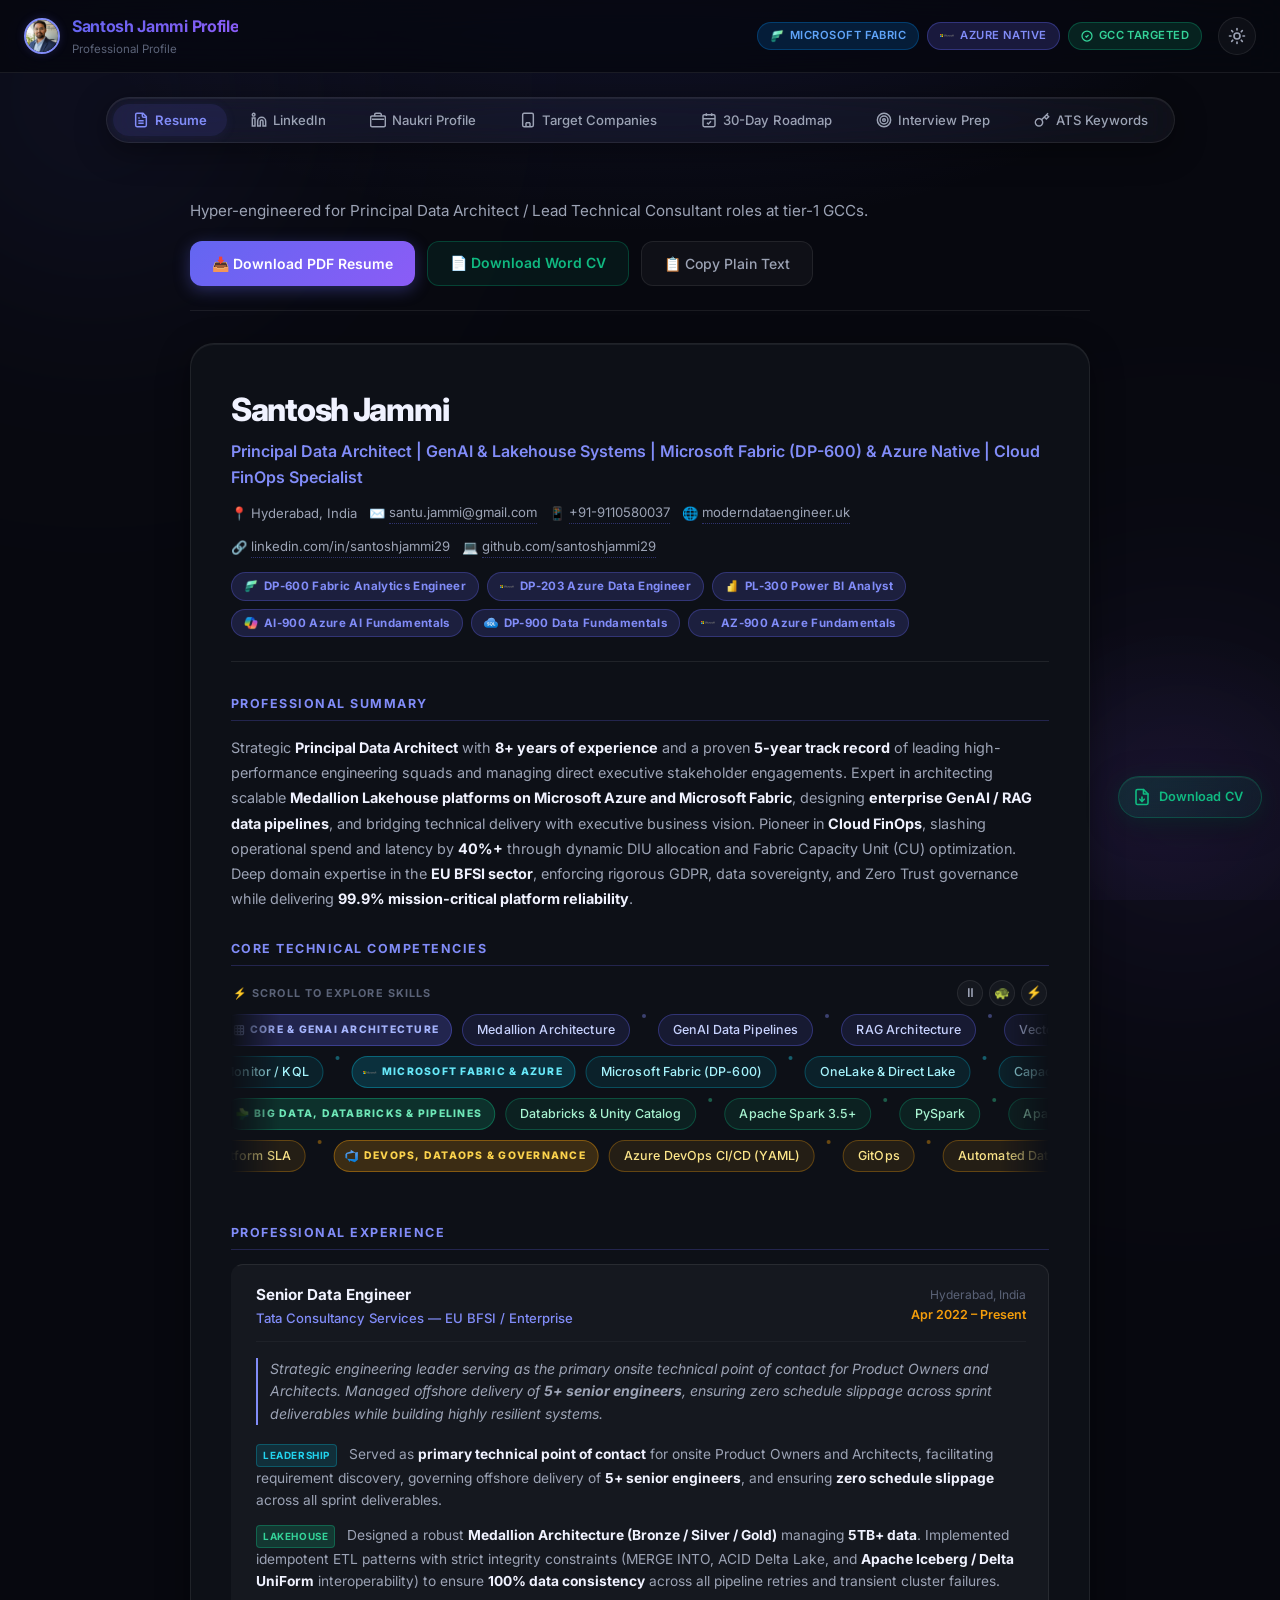
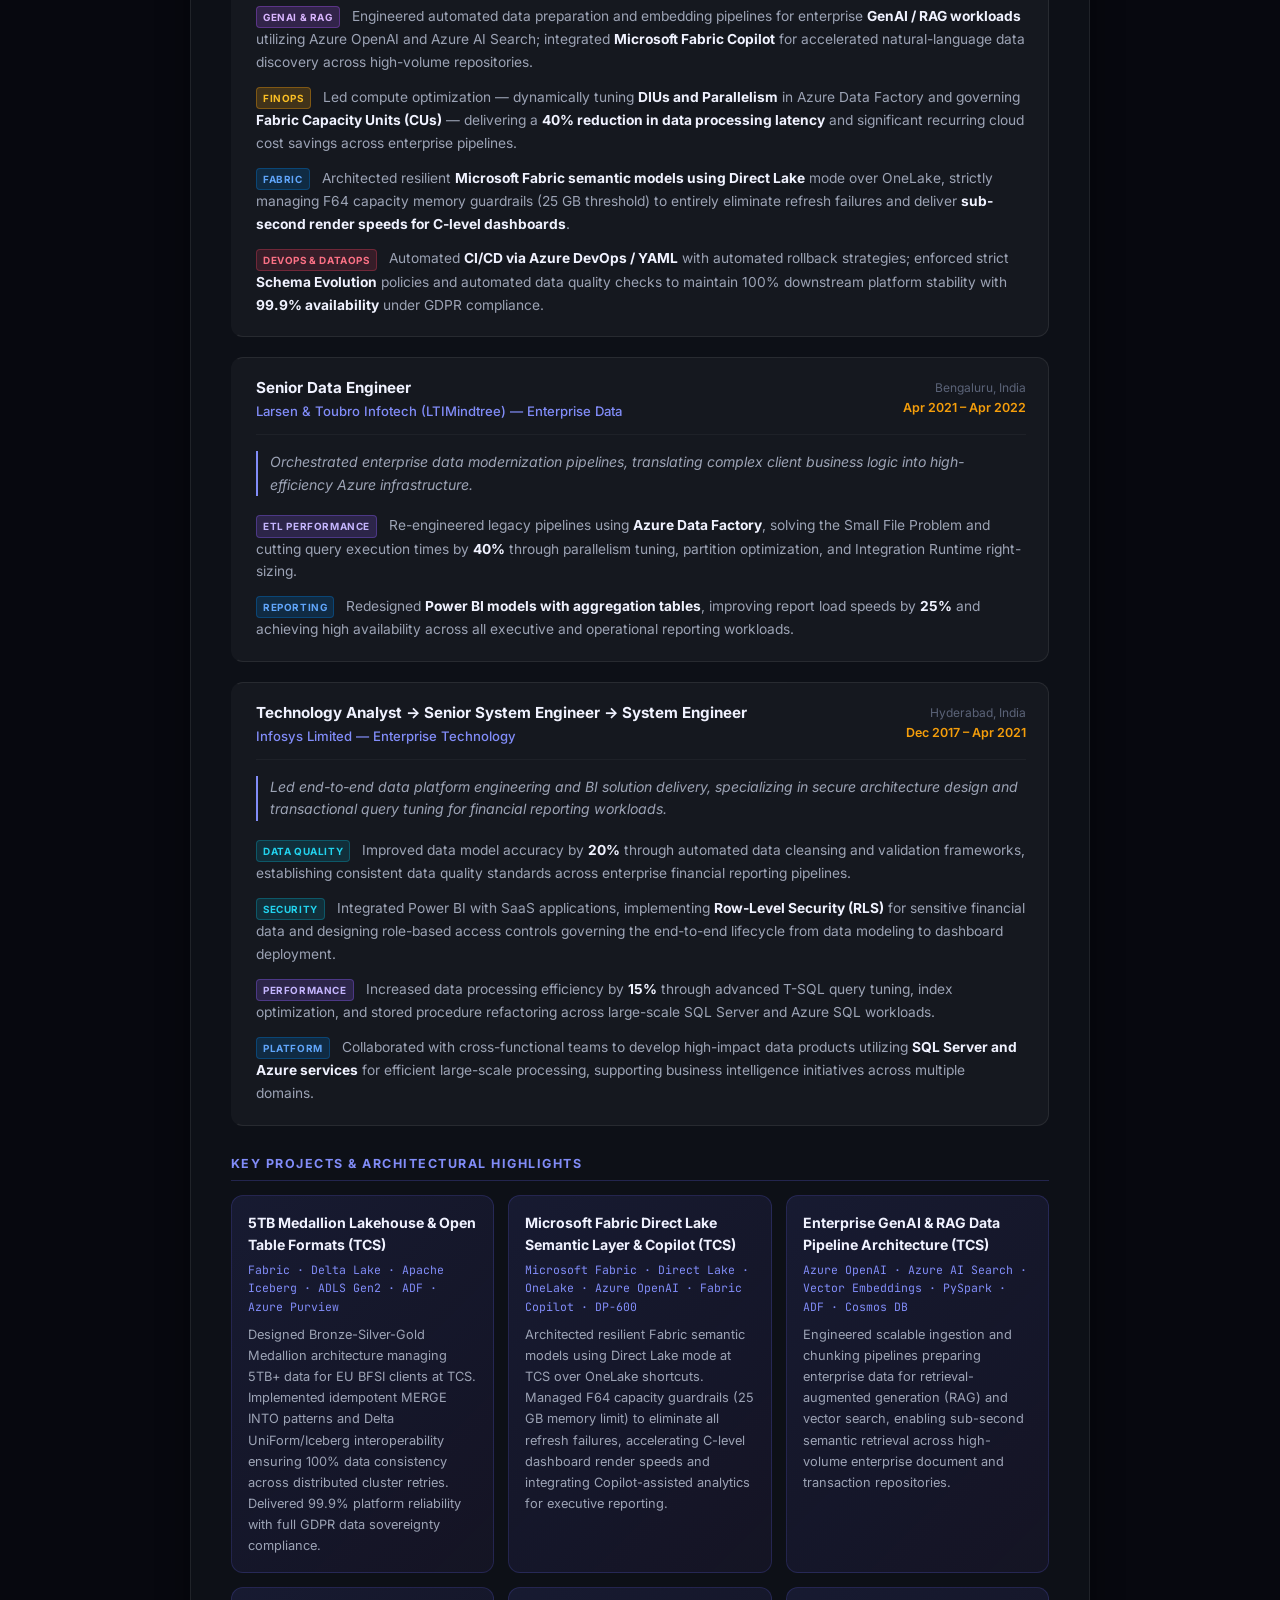
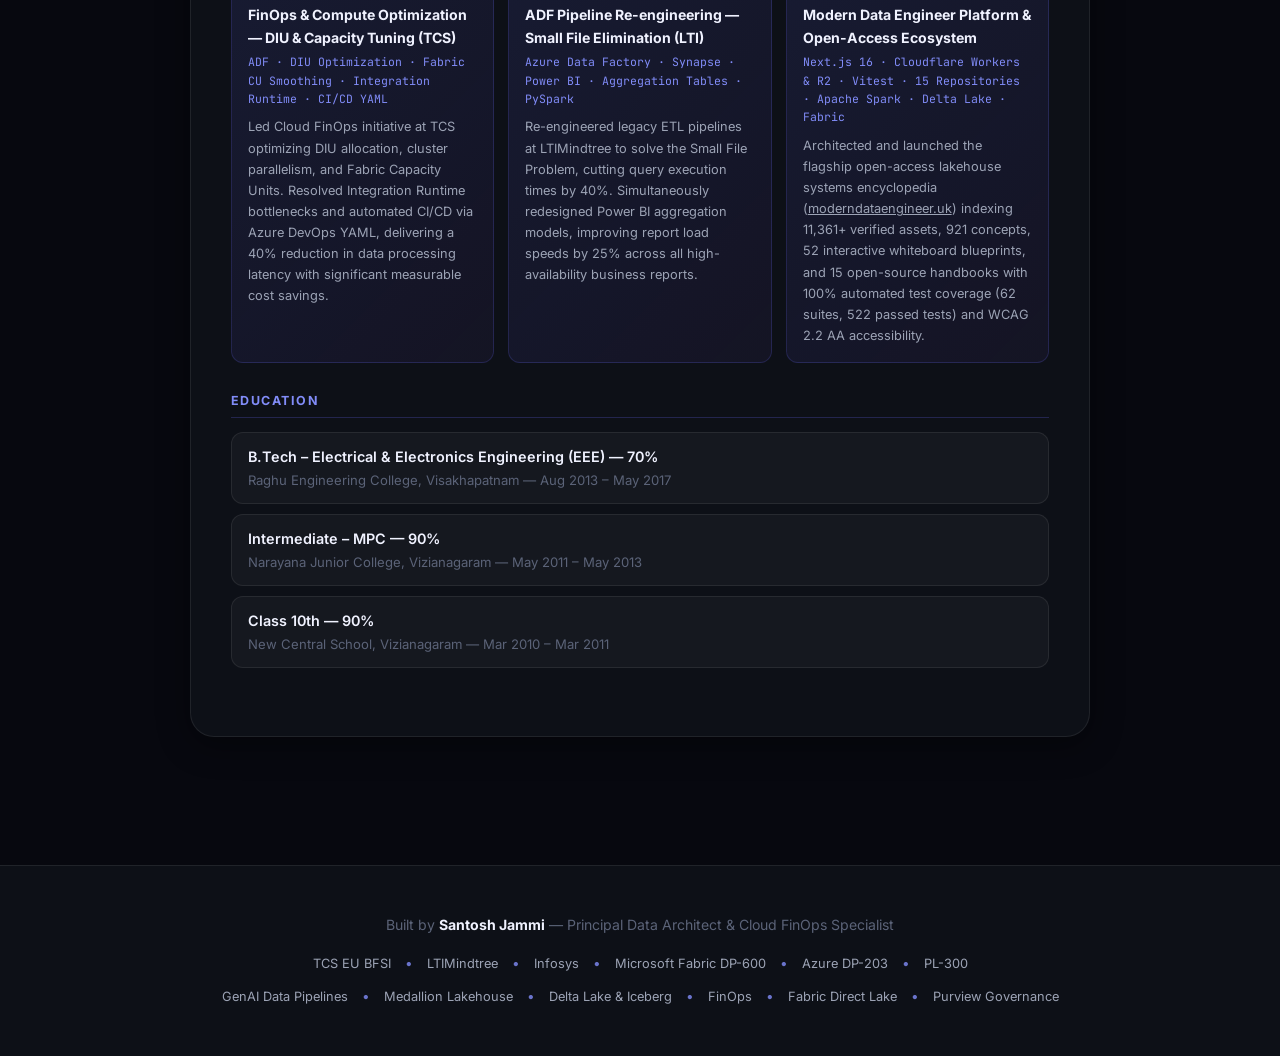
==== commit 1bfce4ca: "feat: synchronize latest ecosystem metrics, career experience, and curriculum topics" ====
--- a/index.html
+++ b/index.html
@@ -125,6 +125,7 @@
             <span>📍 Hyderabad, India</span>
             <span>✉️ <a href="mailto:santu.jammi@gmail.com">santu.jammi@gmail.com</a></span>
             <span>📱 <a href="tel:+919110580037">+91-9110580037</a></span>
+            <span>🌐 <a href="https://moderndataengineer.uk" target="_blank" rel="noopener noreferrer">moderndataengineer.uk</a></span>
             <span>🔗 <a href="https://linkedin.com/in/santoshjammi29" target="_blank" rel="noopener noreferrer">linkedin.com/in/santoshjammi29</a></span>
             <span>💻 <a href="https://github.com/santoshjammi29" target="_blank" rel="noopener noreferrer">github.com/santoshjammi29</a></span>
           </div>
@@ -510,6 +511,11 @@
               <div class="project-tech">Azure Data Factory · Synapse · Power BI · Aggregation Tables · PySpark</div>
               <div class="project-desc">Re-engineered legacy ETL pipelines at LTIMindtree to solve the Small File Problem, cutting query execution times by 40%. Simultaneously redesigned Power BI aggregation models, improving report load speeds by 25% across all high-availability business reports.</div>
             </div>
+            <div class="project-card">
+              <div class="project-title">Modern Data Engineer Platform &amp; Open-Access Ecosystem</div>
+              <div class="project-tech">Next.js 16 · Cloudflare Workers &amp; R2 · Vitest · 15 Repositories · Apache Spark · Delta Lake · Fabric</div>
+              <div class="project-desc">Architected and launched the flagship open-access lakehouse systems encyclopedia (<a href="https://moderndataengineer.uk" target="_blank" rel="noopener noreferrer" style="color:var(--primary); text-decoration:underline;">moderndataengineer.uk</a>) indexing 11,361+ verified assets, 921 concepts, 52 interactive whiteboard blueprints, and 15 open-source handbooks with 100% automated test coverage (62 suites, 522 passed tests) and WCAG 2.2 AA accessibility.</div>
+            </div>
           </div>
         </div>
 
